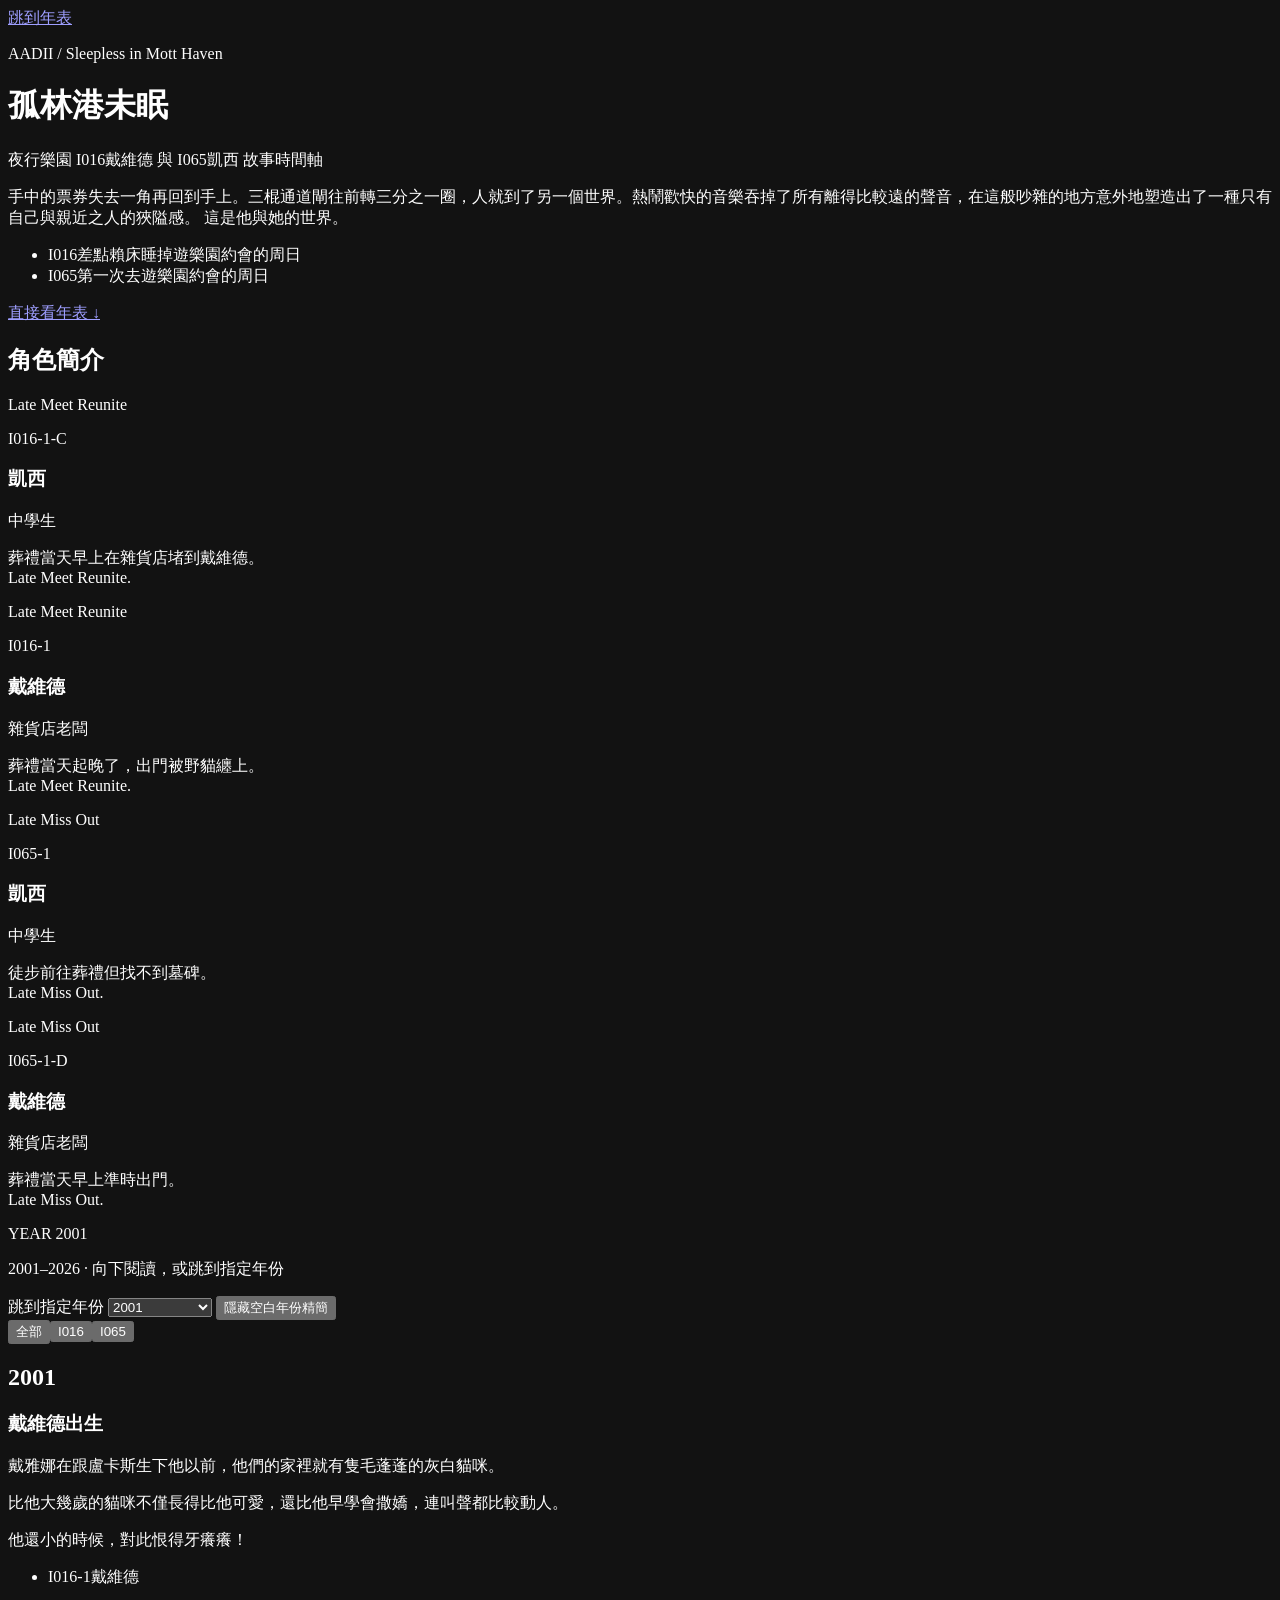
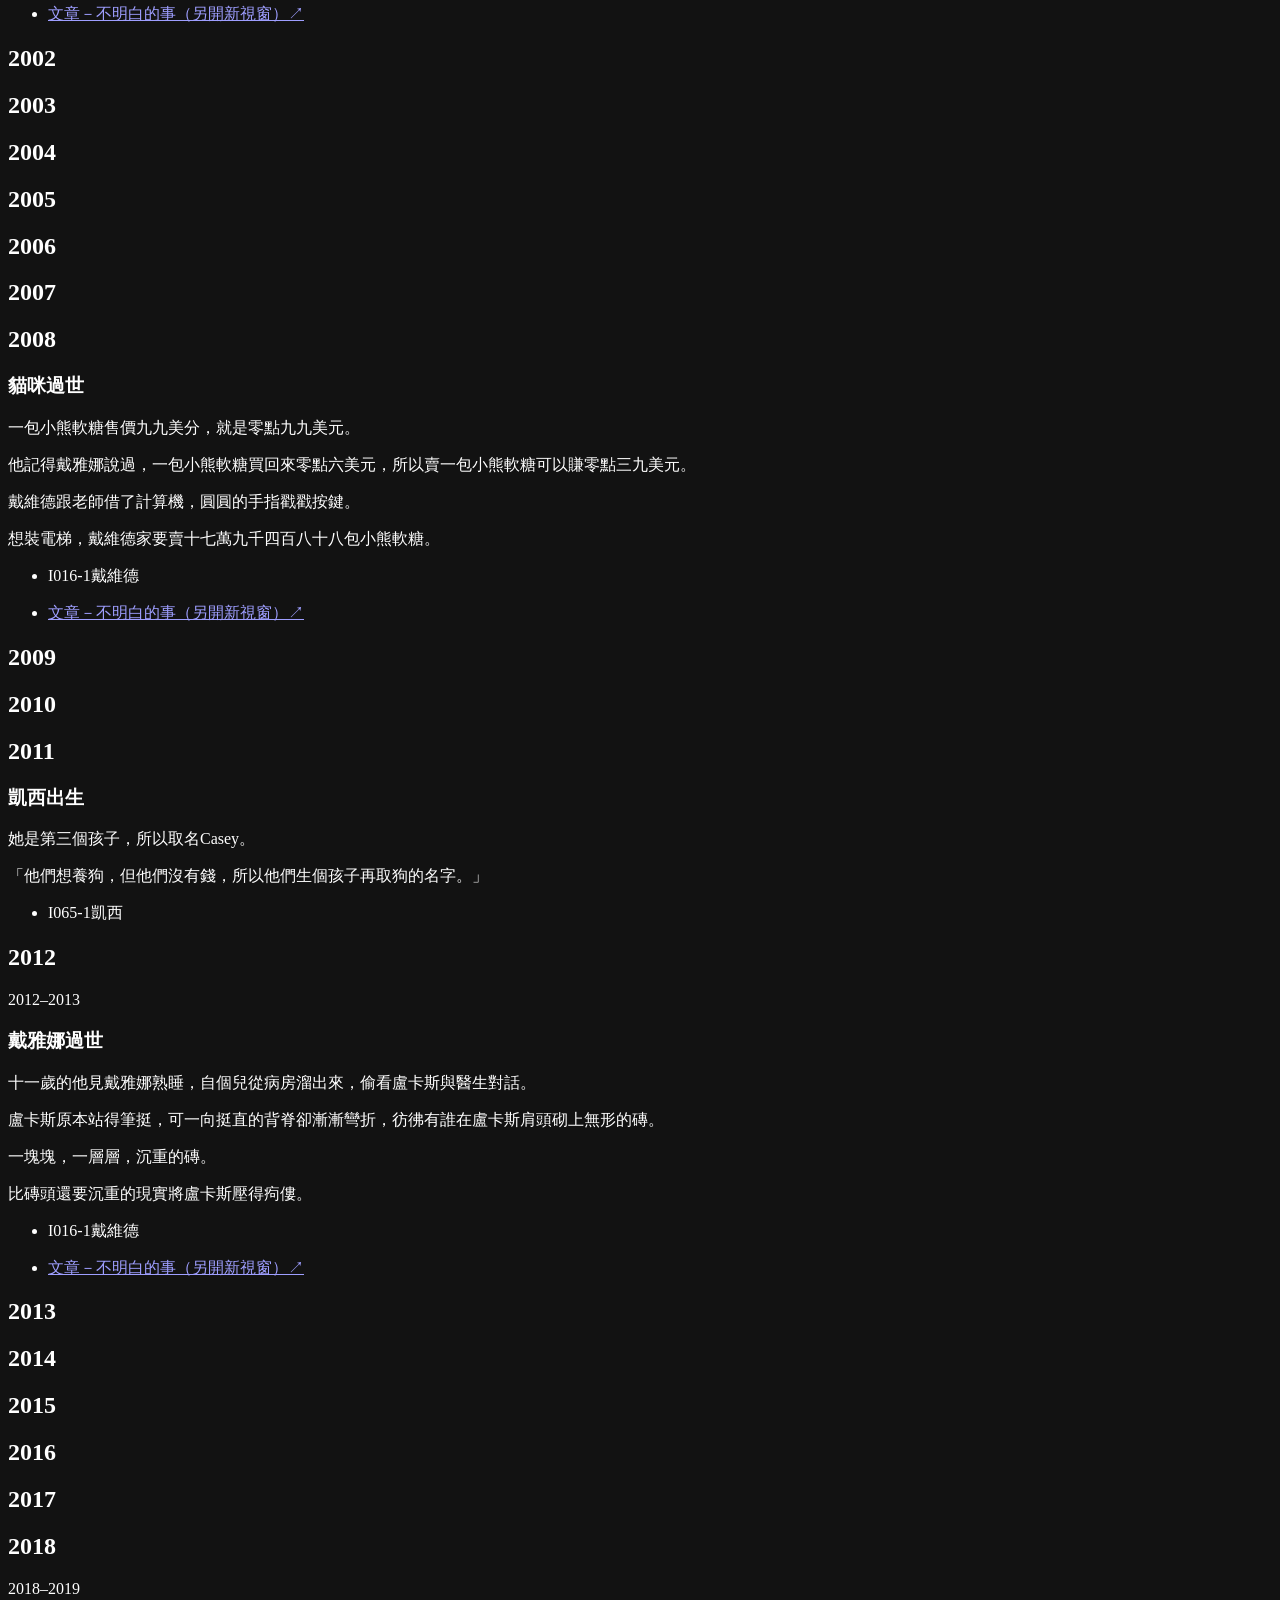
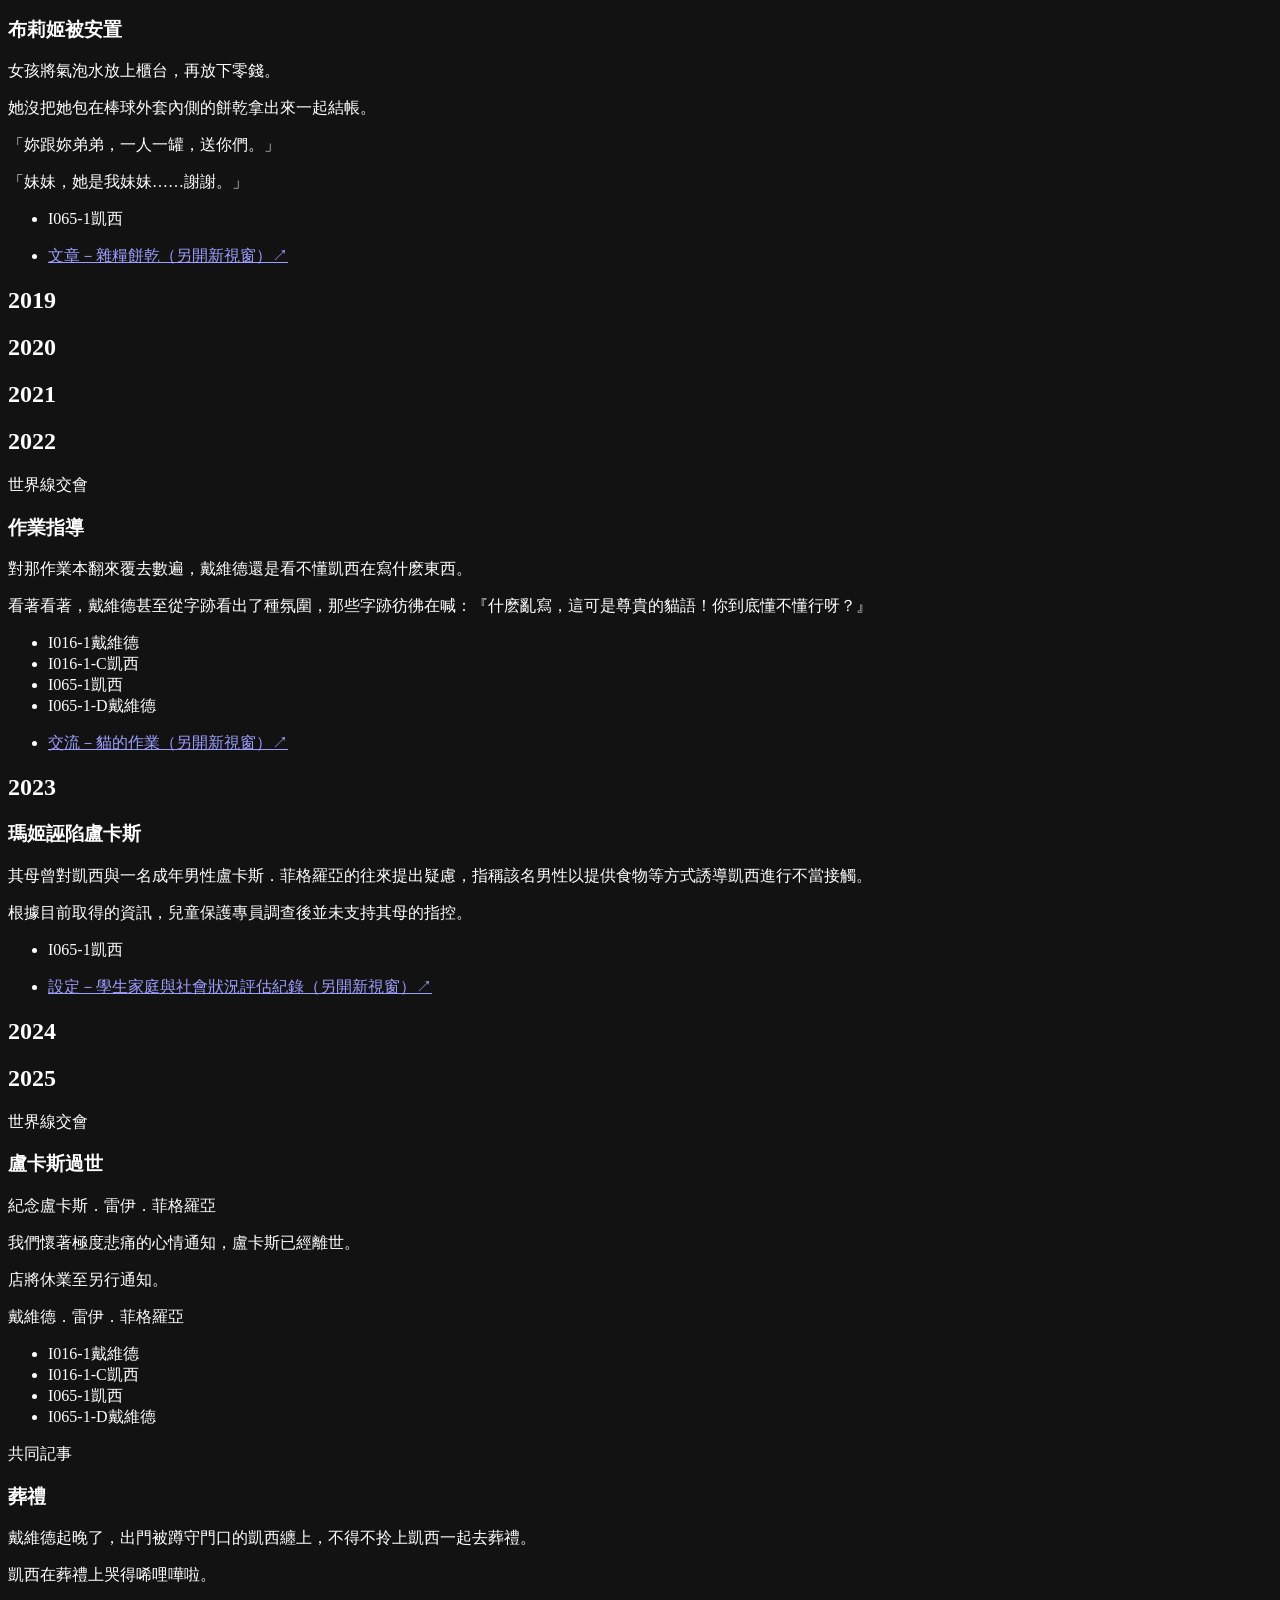
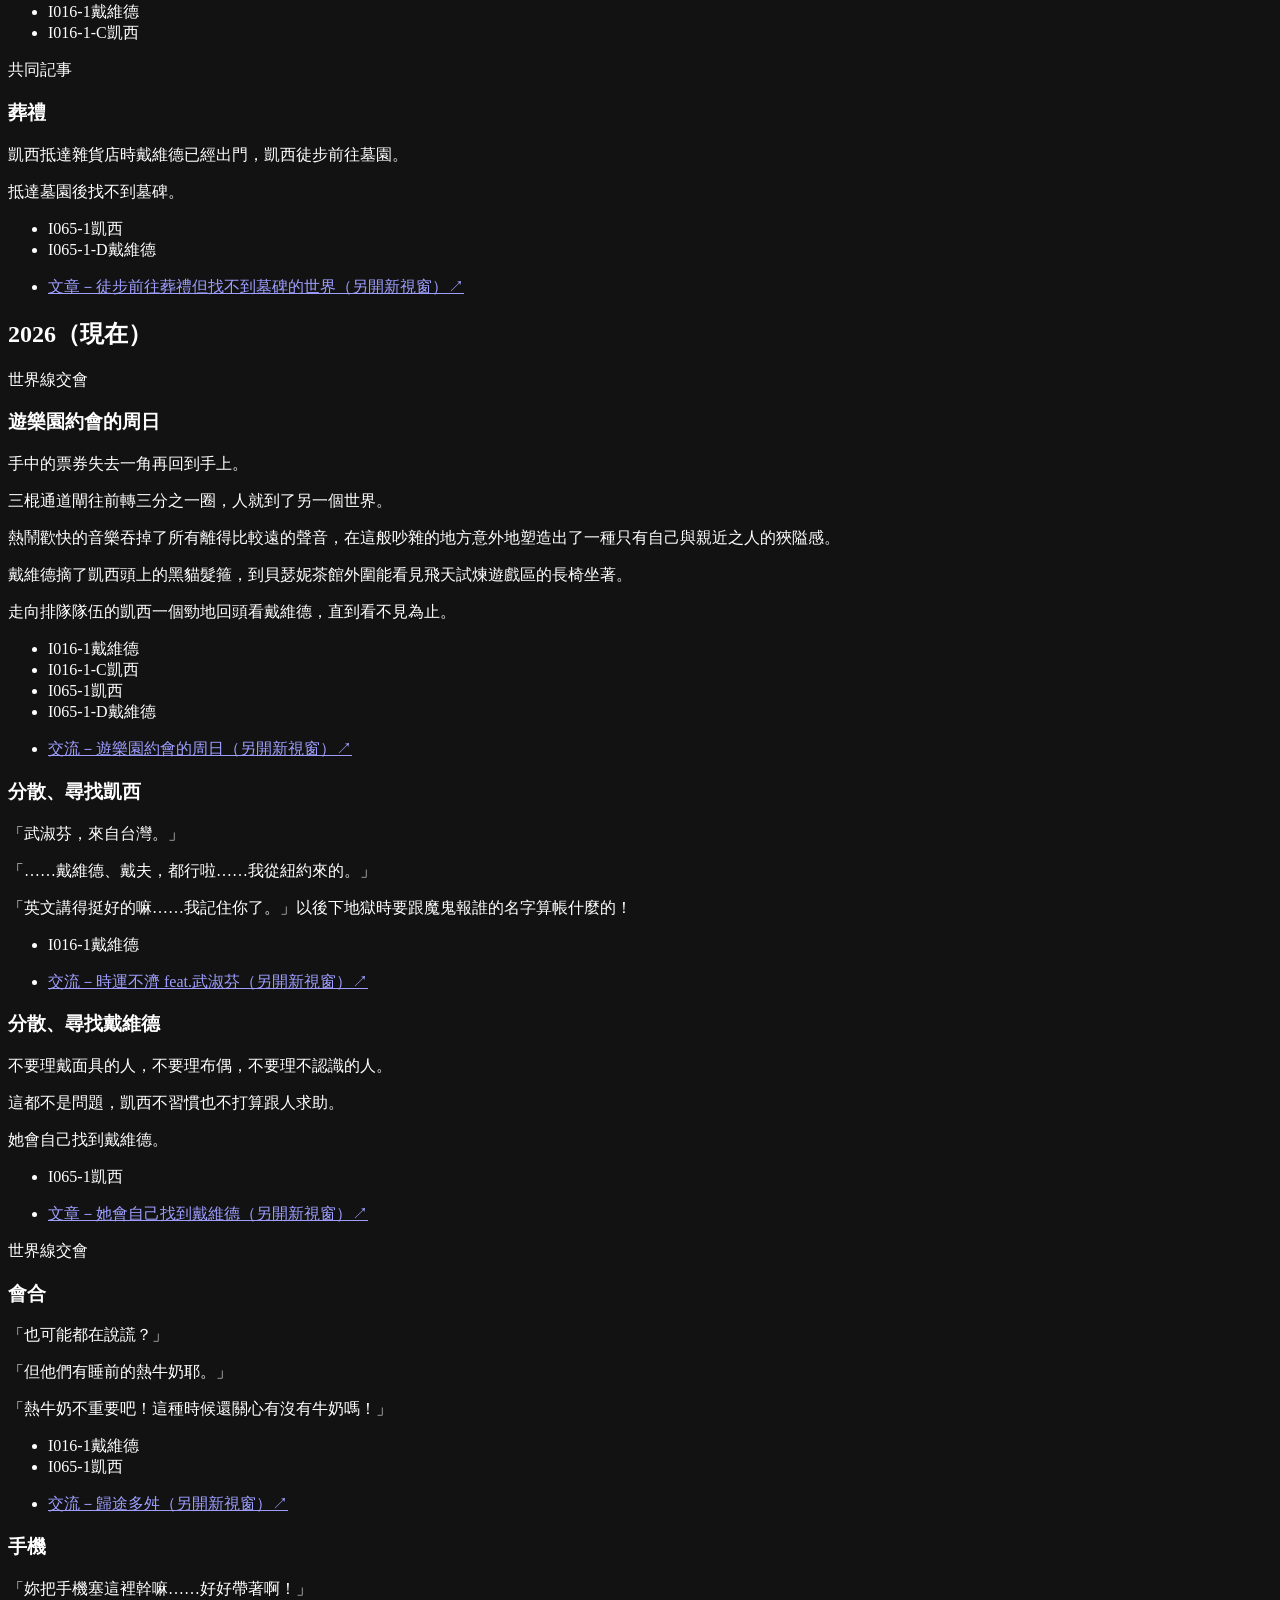
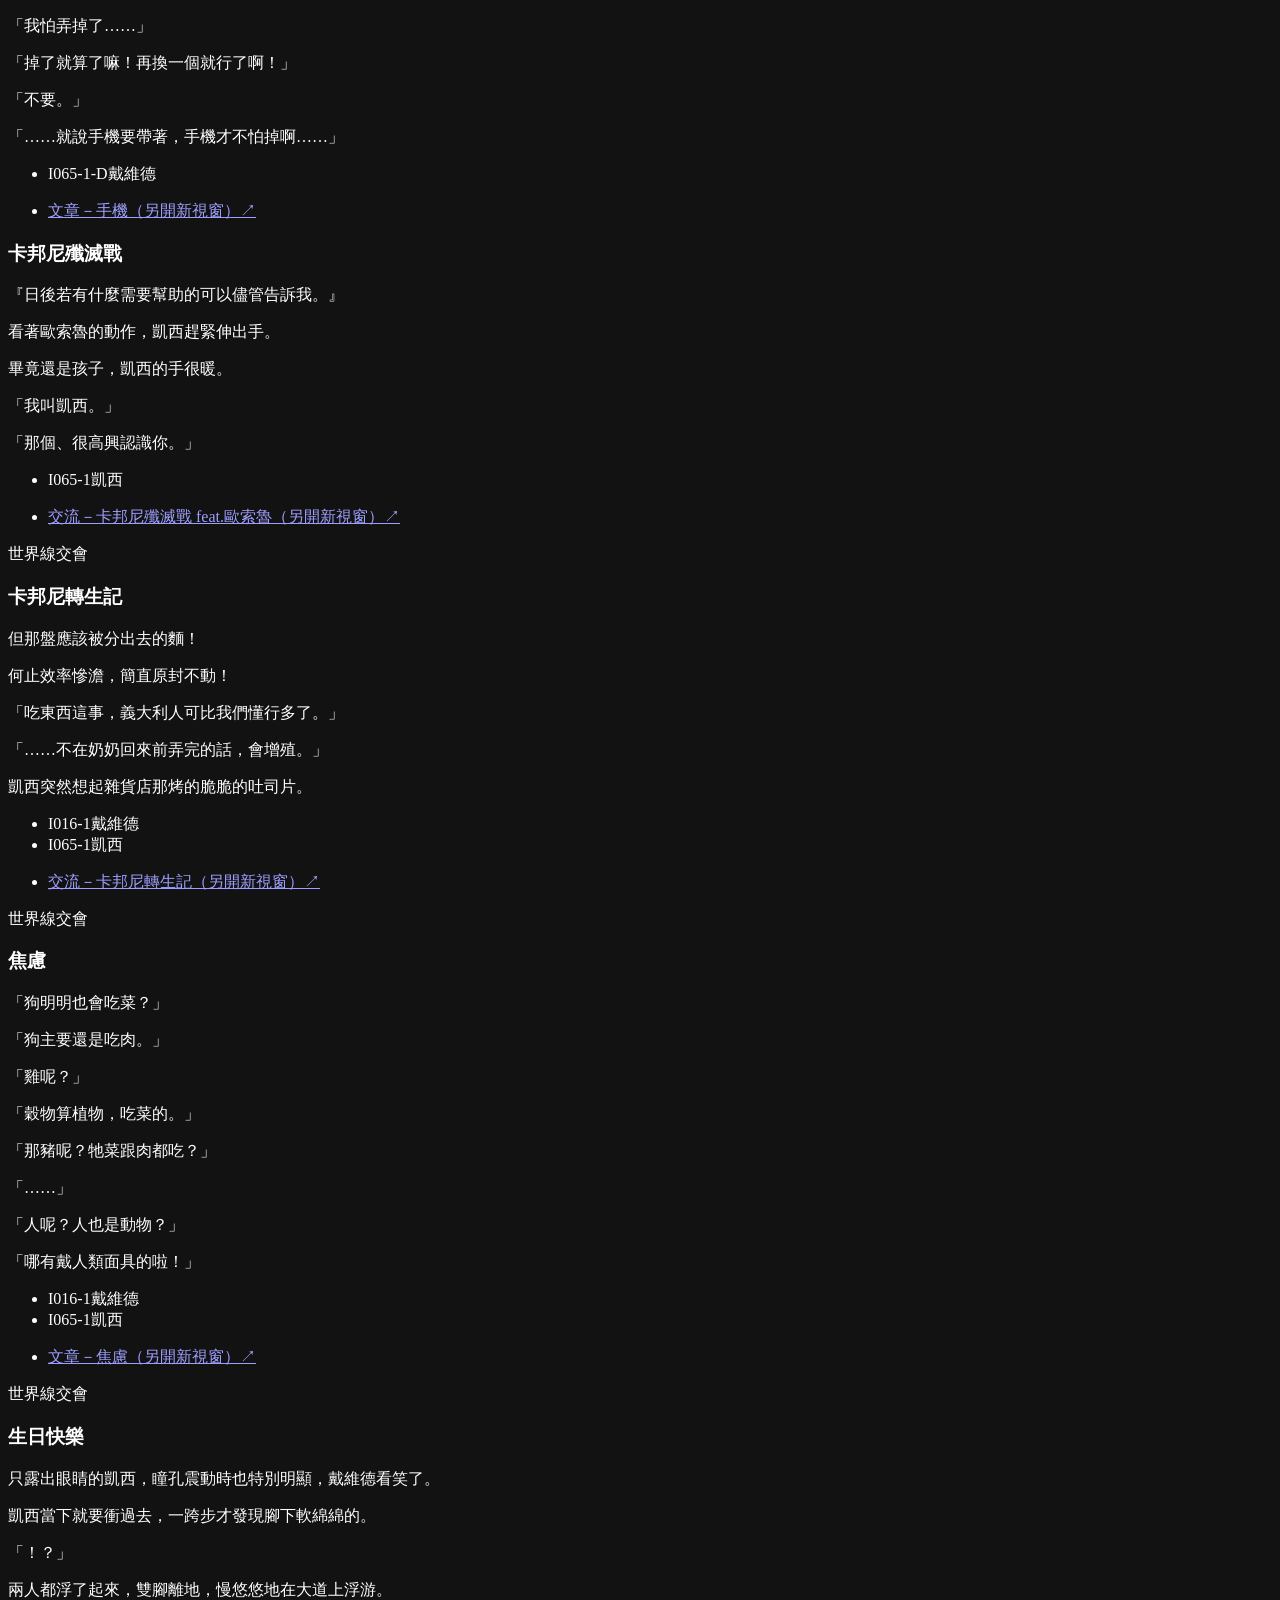
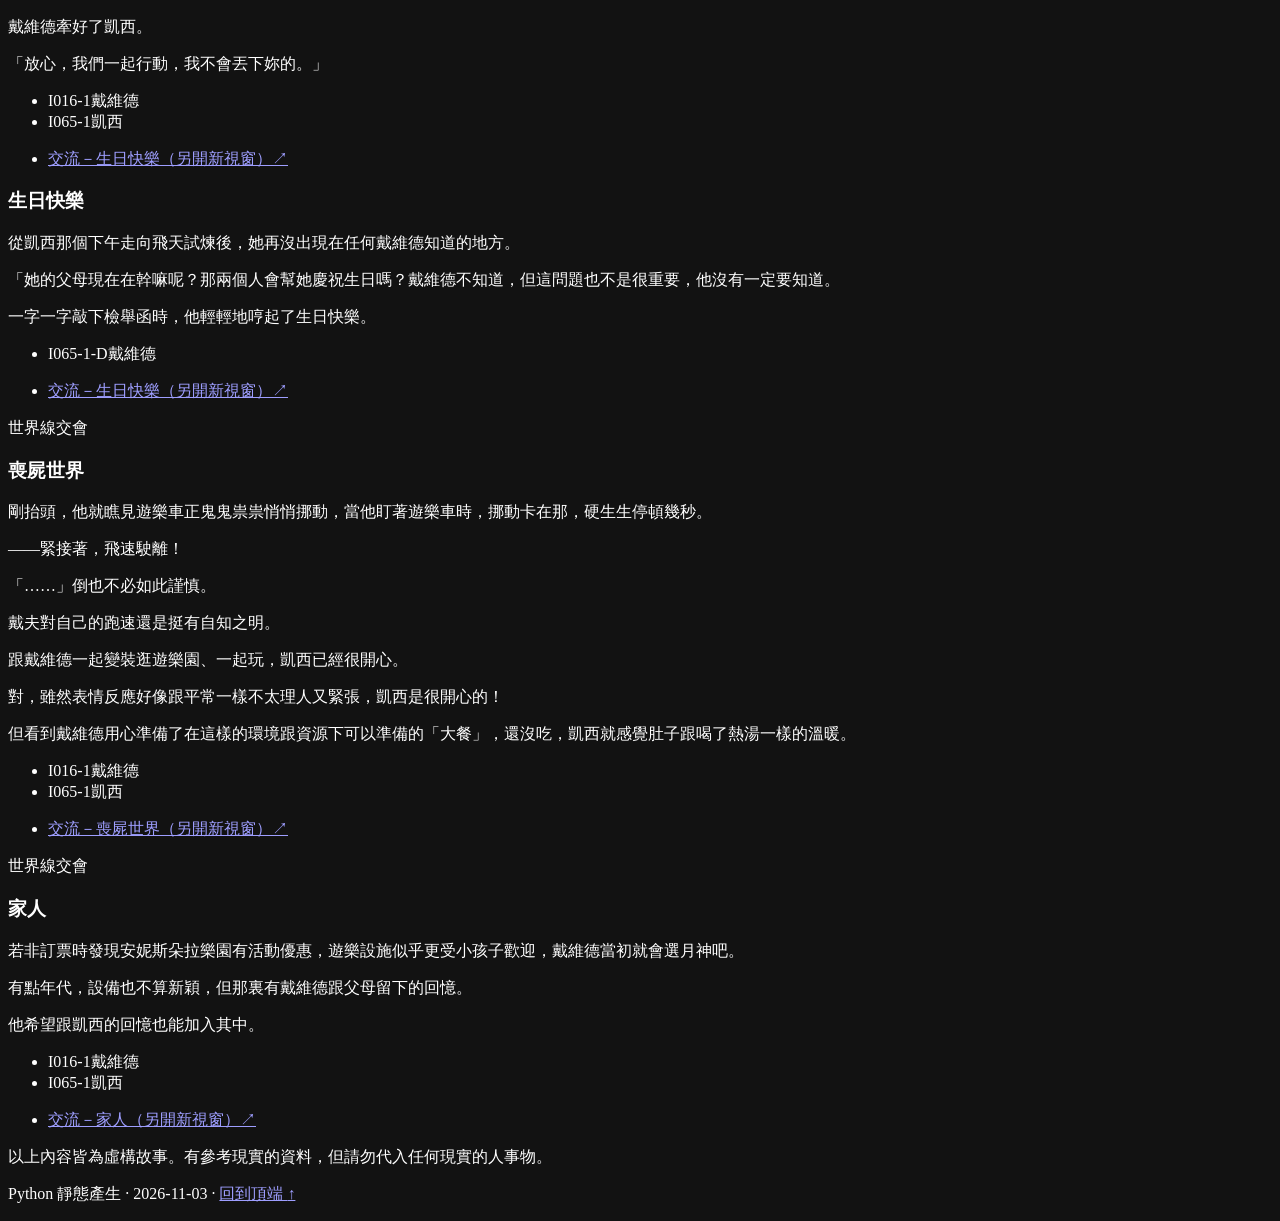
==== docs/index.html @ 19258907 "Add files via upload" ====
<!doctype html>
<html lang="zh-Hant">
<head>
  <meta charset="utf-8">
  <meta name="viewport" content="width=device-width, initial-scale=1">
  <title>孤林港未眠｜夜行樂園 I016戴維德 與 I065凱西 故事時間軸</title>
  <meta name="description" content="夜行樂園 I016 與 I065 企劃故事時間表。">
  <meta name="color-scheme" content="dark">
  <meta name="theme-color" content="#0d0f0c">
  <meta property="og:type" content="website">
  <meta property="og:title" content="孤林港未眠">
  <meta property="og:description" content="夜行樂園 I016 與 I065 企劃故事時間表。">
  <meta name="generator" content="build.py">
  <link rel="icon" href="data:image/svg+xml,%3Csvg xmlns='http://www.w3.org/2000/svg' viewBox='0 0 32 32'%3E%3Crect width='32' height='32' rx='9' fill='%230d0f0c'/%3E%3Ccircle cx='16' cy='16' r='8' fill='none' stroke='%2389a878' stroke-width='1.6'/%3E%3Cpath d='M16 8a8 8 0 0 1 0 16' fill='none' stroke='%23c9aa68' stroke-width='1.6'/%3E%3C/svg%3E">
  <link rel="stylesheet" href="assets/style.css">
</head>
<body id="top">
  <!-- 本檔由 build.py 自動產生。請編輯 data/story.json 與 site/ 下的來源檔。 -->
  <a class="skip-link" href="#timeline">跳到年表</a>
  <header class="hero wrap">
  <p class="eyebrow">AADII / Sleepless in Mott Haven</p>
  <h1 class="hero__title">孤林港未眠</h1>
  <p class="hero__subtitle">夜行樂園 I016戴維德 與 I065凱西 故事時間軸</p>
  <p class="hero__lede">手中的票券失去一角再回到手上。三棍通道閘往前轉三分之一圈，人就到了另一個世界。熱鬧歡快的音樂吞掉了所有離得比較遠的聲音，在這般吵雜的地方意外地塑造出了一種只有自己與親近之人的狹隘感。

這是他與她的世界。</p>
  <ul class="worlds" aria-label="世界線圖例">
    <li class="world tone--moss"><span class="world__swatch" aria-hidden="true"></span><span class="world__id">I016</span><span class="world__note">差點賴床睡掉遊樂園約會的周日</span></li><li class="world tone--amber"><span class="world__swatch" aria-hidden="true"></span><span class="world__id">I065</span><span class="world__note">第一次去遊樂園約會的周日</span></li>
  </ul>
  <p class="hero__jump"><a href="#timeline">直接看年表 <span aria-hidden="true">↓</span></a></p>
</header>
  <section class="cast wrap" style="--slots:2" aria-labelledby="cast-heading">
  <h2 class="sr-only" id="cast-heading">角色簡介</h2>
  <article class="char-card char-card--left tone--moss" style="--col-start:1;--col-end:2">
        <span class="char-card__watermark" aria-hidden="true">Late Meet Reunite</span>
        <p class="char-card__code">I016-1-C</p>
        <h3 class="char-card__name">凱西</h3>
        <p class="char-card__role">中學生</p>
        <p class="char-card__summary">葬禮當天早上在雜貨店堵到戴維德。<br>Late Meet Reunite.</p>
      </article><article class="char-card char-card--left tone--moss" style="--col-start:2;--col-end:3">
        <span class="char-card__watermark" aria-hidden="true">Late Meet Reunite</span>
        <p class="char-card__code">I016-1</p>
        <h3 class="char-card__name">戴維德</h3>
        <p class="char-card__role">雜貨店老闆</p>
        <p class="char-card__summary">葬禮當天起晚了，出門被野貓纏上。<br>Late Meet Reunite.</p>
      </article><article class="char-card char-card--right tone--amber" style="--col-start:4;--col-end:5">
        <span class="char-card__watermark" aria-hidden="true">Late Miss Out</span>
        <p class="char-card__code">I065-1</p>
        <h3 class="char-card__name">凱西</h3>
        <p class="char-card__role">中學生</p>
        <p class="char-card__summary">徒步前往葬禮但找不到墓碑。<br>Late Miss Out.</p>
      </article><article class="char-card char-card--right tone--amber" style="--col-start:5;--col-end:6">
        <span class="char-card__watermark" aria-hidden="true">Late Miss Out</span>
        <p class="char-card__code">I065-1-D</p>
        <h3 class="char-card__name">戴維德</h3>
        <p class="char-card__role">雜貨店老闆</p>
        <p class="char-card__summary">葬禮當天早上準時出門。<br>Late Miss Out.</p>
      </article>
  <div class="cast__axis" aria-hidden="true"></div>
</section>
  <div class="topbar">
  <div class="topbar__inner wrap">
    <div class="year-readout">
      <span class="year-readout__label">YEAR</span>
      <span class="year-readout__value" id="current-year">2001</span>
    </div>
    <p class="topbar__hint">2001–2026 · 向下閱讀，或跳到指定年份</p>
    <div class="controls">
      <label class="jump">
        <span class="sr-only">跳到指定年份</span>
        <select id="year-jump">
          <option value="2001">2001</option><option value="2002">2002</option><option value="2003">2003</option><option value="2004">2004</option><option value="2005">2005</option><option value="2006">2006</option><option value="2007">2007</option><option value="2008">2008</option><option value="2009">2009</option><option value="2010">2010</option><option value="2011">2011</option><option value="2012">2012</option><option value="2013">2013</option><option value="2014">2014</option><option value="2015">2015</option><option value="2016">2016</option><option value="2017">2017</option><option value="2018">2018</option><option value="2019">2019</option><option value="2020">2020</option><option value="2021">2021</option><option value="2022">2022</option><option value="2023">2023</option><option value="2024">2024</option><option value="2025">2025</option><option value="2026">2026（現在）</option>
        </select>
      </label>
      <button type="button" class="btn" id="compact-toggle" aria-controls="timeline" aria-pressed="false"><span class="when-wide">隱藏空白年份</span><span class="when-narrow">精簡</span></button>
      <div class="focus-group" role="group" aria-label="聚焦世界線">
        <button type="button" class="btn" data-focus-side="all" aria-pressed="true">全部</button><button type="button" class="btn" data-focus-side="left" aria-pressed="false" title="世界線 I016｜差點賴床睡掉遊樂園約會的周日">I016</button><button type="button" class="btn" data-focus-side="right" aria-pressed="false" title="世界線 I065｜第一次去遊樂園約會的周日">I065</button>
      </div>
    </div>
  </div>
</div>
  <main class="timeline-wrap wrap">
    <div class="timeline" id="timeline" role="region" style="--slots:2" data-start-year="2001" data-end-year="2026" aria-label="2001 年至 2026 年角色年表">
  <div class="band band--content" id="year-2001" data-year="2001">
    <h2 class="band__year" id="year-label-2001"><span class="band__year-value">2001</span></h2>
    <article class="entry entry--left tone--moss" id="evt-2001-i016-birth" data-year="2001" data-side="left" data-worlds="I016" aria-labelledby="evt-2001-i016-birth-title" style="--row:2;--m-row:2;--col-start:2;--col-end:3">
        <h3 class="entry__title" id="evt-2001-i016-birth-title">戴維德出生</h3>
        <div class="entry__body">
          <p>戴雅娜在跟盧卡斯生下他以前，他們的家裡就有隻毛蓬蓬的灰白貓咪。</p>
          <p>比他大幾歲的貓咪不僅長得比他可愛，還比他早學會撒嬌，連叫聲都比較動人。</p>
          <p>他還小的時候，對此恨得牙癢癢！</p>
        </div>
        <ul class="entry__cast" aria-label="登場角色"><li class="chip tone--moss"><span class="chip__dot" aria-hidden="true"></span><span class="chip__code">I016-1</span><span class="chip__name">戴維德</span></li></ul>
        <ul class="entry__links" aria-label="相關連結"><li><a href="https://www.plurk.com/p/3jajm3cpqb" target="_blank" rel="noopener noreferrer">文章－不明白的事<span class="sr-only">（另開新視窗）</span><span class="link-arrow" aria-hidden="true">↗</span></a></li></ul>
      </article>
  </div>
  <div class="band band--empty" id="year-2002" data-year="2002">
    <h2 class="band__year" id="year-label-2002"><span class="band__year-value">2002</span></h2>
    
  </div>
  <div class="band band--empty" id="year-2003" data-year="2003">
    <h2 class="band__year" id="year-label-2003"><span class="band__year-value">2003</span></h2>
    
  </div>
  <div class="band band--empty" id="year-2004" data-year="2004">
    <h2 class="band__year" id="year-label-2004"><span class="band__year-value">2004</span></h2>
    
  </div>
  <div class="band band--empty" id="year-2005" data-year="2005">
    <h2 class="band__year" id="year-label-2005"><span class="band__year-value">2005</span></h2>
    
  </div>
  <div class="band band--empty" id="year-2006" data-year="2006">
    <h2 class="band__year" id="year-label-2006"><span class="band__year-value">2006</span></h2>
    
  </div>
  <div class="band band--empty" id="year-2007" data-year="2007">
    <h2 class="band__year" id="year-label-2007"><span class="band__year-value">2007</span></h2>
    
  </div>
  <div class="band band--content" id="year-2008" data-year="2008">
    <h2 class="band__year" id="year-label-2008"><span class="band__year-value">2008</span></h2>
    <article class="entry entry--left tone--moss" id="evt-2008-i016-childhood" data-year="2008" data-side="left" data-worlds="I016" aria-labelledby="evt-2008-i016-childhood-title" style="--row:2;--m-row:2;--col-start:2;--col-end:3">
        <h3 class="entry__title" id="evt-2008-i016-childhood-title">貓咪過世</h3>
        <div class="entry__body">
          <p>一包小熊軟糖售價九九美分，就是零點九九美元。</p>
          <p>他記得戴雅娜說過，一包小熊軟糖買回來零點六美元，所以賣一包小熊軟糖可以賺零點三九美元。</p>
          <p>戴維德跟老師借了計算機，圓圓的手指戳戳按鍵。</p>
          <p>想裝電梯，戴維德家要賣十七萬九千四百八十八包小熊軟糖。</p>
        </div>
        <ul class="entry__cast" aria-label="登場角色"><li class="chip tone--moss"><span class="chip__dot" aria-hidden="true"></span><span class="chip__code">I016-1</span><span class="chip__name">戴維德</span></li></ul>
        <ul class="entry__links" aria-label="相關連結"><li><a href="https://www.plurk.com/p/3jajm3cpqb" target="_blank" rel="noopener noreferrer">文章－不明白的事<span class="sr-only">（另開新視窗）</span><span class="link-arrow" aria-hidden="true">↗</span></a></li></ul>
      </article>
  </div>
  <div class="band band--empty" id="year-2009" data-year="2009">
    <h2 class="band__year" id="year-label-2009"><span class="band__year-value">2009</span></h2>
    
  </div>
  <div class="band band--empty" id="year-2010" data-year="2010">
    <h2 class="band__year" id="year-label-2010"><span class="band__year-value">2010</span></h2>
    
  </div>
  <div class="band band--content" id="year-2011" data-year="2011">
    <h2 class="band__year" id="year-label-2011"><span class="band__year-value">2011</span></h2>
    <article class="entry entry--right tone--amber" id="evt-2011-i065-birth" data-year="2011" data-side="right" data-worlds="I065" aria-labelledby="evt-2011-i065-birth-title" style="--row:2;--m-row:2;--col-start:4;--col-end:5">
        <h3 class="entry__title" id="evt-2011-i065-birth-title">凱西出生</h3>
        <div class="entry__body">
          <p>她是第三個孩子，所以取名Casey。</p>
          <p>「他們想養狗，但他們沒有錢，所以他們生個孩子再取狗的名字。」</p>
        </div>
        <ul class="entry__cast" aria-label="登場角色"><li class="chip tone--amber"><span class="chip__dot" aria-hidden="true"></span><span class="chip__code">I065-1</span><span class="chip__name">凱西</span></li></ul>
      </article>
  </div>
  <div class="band band--content" id="year-2012" data-year="2012">
    <h2 class="band__year" id="year-label-2012"><span class="band__year-value">2012</span></h2>
    <article class="entry entry--left tone--moss" id="evt-2012-i016-childhood" data-year="2012" data-side="left" data-worlds="I016" aria-labelledby="evt-2012-i016-childhood-title" style="--row:2;--m-row:2;--col-start:2;--col-end:3">
        <div class="entry__meta"><span class="entry__range">2012–2013</span></div>
        <h3 class="entry__title" id="evt-2012-i016-childhood-title">戴雅娜過世</h3>
        <div class="entry__body">
          <p>十一歲的他見戴雅娜熟睡，自個兒從病房溜出來，偷看盧卡斯與醫生對話。</p>
          <p>盧卡斯原本站得筆挺，可一向挺直的背脊卻漸漸彎折，彷彿有誰在盧卡斯肩頭砌上無形的磚。</p>
          <p>一塊塊，一層層，沉重的磚。</p>
          <p>比磚頭還要沉重的現實將盧卡斯壓得痀僂。</p>
        </div>
        <ul class="entry__cast" aria-label="登場角色"><li class="chip tone--moss"><span class="chip__dot" aria-hidden="true"></span><span class="chip__code">I016-1</span><span class="chip__name">戴維德</span></li></ul>
        <ul class="entry__links" aria-label="相關連結"><li><a href="https://www.plurk.com/p/3jajm3cpqb" target="_blank" rel="noopener noreferrer">文章－不明白的事<span class="sr-only">（另開新視窗）</span><span class="link-arrow" aria-hidden="true">↗</span></a></li></ul>
      </article>
  </div>
  <div class="band band--empty" id="year-2013" data-year="2013">
    <h2 class="band__year" id="year-label-2013"><span class="band__year-value">2013</span></h2>
    
  </div>
  <div class="band band--empty" id="year-2014" data-year="2014">
    <h2 class="band__year" id="year-label-2014"><span class="band__year-value">2014</span></h2>
    
  </div>
  <div class="band band--empty" id="year-2015" data-year="2015">
    <h2 class="band__year" id="year-label-2015"><span class="band__year-value">2015</span></h2>
    
  </div>
  <div class="band band--empty" id="year-2016" data-year="2016">
    <h2 class="band__year" id="year-label-2016"><span class="band__year-value">2016</span></h2>
    
  </div>
  <div class="band band--empty" id="year-2017" data-year="2017">
    <h2 class="band__year" id="year-label-2017"><span class="band__year-value">2017</span></h2>
    
  </div>
  <div class="band band--content" id="year-2018" data-year="2018">
    <h2 class="band__year" id="year-label-2018"><span class="band__year-value">2018</span></h2>
    <article class="entry entry--right tone--amber" id="evt-2018-i065-childhood" data-year="2018" data-side="right" data-worlds="I065" aria-labelledby="evt-2018-i065-childhood-title" style="--row:2;--m-row:2;--col-start:4;--col-end:5">
        <div class="entry__meta"><span class="entry__range">2018–2019</span></div>
        <h3 class="entry__title" id="evt-2018-i065-childhood-title">布莉姬被安置</h3>
        <div class="entry__body">
          <p>女孩將氣泡水放上櫃台，再放下零錢。</p>
          <p>她沒把她包在棒球外套內側的餅乾拿出來一起結帳。</p>
          <p>「妳跟妳弟弟，一人一罐，送你們。」</p>
          <p>「妹妹，她是我妹妹……謝謝。」</p>
        </div>
        <ul class="entry__cast" aria-label="登場角色"><li class="chip tone--amber"><span class="chip__dot" aria-hidden="true"></span><span class="chip__code">I065-1</span><span class="chip__name">凱西</span></li></ul>
        <ul class="entry__links" aria-label="相關連結"><li><a href="https://www.plurk.com/p/3ja8339imw" target="_blank" rel="noopener noreferrer">文章－雜糧餅乾<span class="sr-only">（另開新視窗）</span><span class="link-arrow" aria-hidden="true">↗</span></a></li></ul>
      </article>
  </div>
  <div class="band band--empty" id="year-2019" data-year="2019">
    <h2 class="band__year" id="year-label-2019"><span class="band__year-value">2019</span></h2>
    
  </div>
  <div class="band band--empty" id="year-2020" data-year="2020">
    <h2 class="band__year" id="year-label-2020"><span class="band__year-value">2020</span></h2>
    
  </div>
  <div class="band band--empty" id="year-2021" data-year="2021">
    <h2 class="band__year" id="year-label-2021"><span class="band__year-value">2021</span></h2>
    
  </div>
  <div class="band band--content" id="year-2022" data-year="2022">
    <h2 class="band__year" id="year-label-2022"><span class="band__year-value">2022</span></h2>
    <article class="entry entry--bridge tone--shared" id="evt-2022-common-homework" data-year="2022" data-side="bridge" data-worlds="I016 I065" aria-labelledby="evt-2022-common-homework-title" style="--row:2;--m-row:2;--col-start:2;--col-end:5">
        <div class="entry__meta"><span class="entry__badge entry__badge--bridge">世界線交會</span></div>
        <h3 class="entry__title" id="evt-2022-common-homework-title">作業指導</h3>
        <div class="entry__body">
          <p>對那作業本翻來覆去數遍，戴維德還是看不懂凱西在寫什麽東西。</p>
          <p>看著看著，戴維德甚至從字跡看出了種氛圍，那些字跡彷彿在喊：『什麽亂寫，這可是尊貴的貓語！你到底懂不懂行呀？』</p>
        </div>
        <ul class="entry__cast" aria-label="登場角色"><li class="chip tone--moss"><span class="chip__dot" aria-hidden="true"></span><span class="chip__code">I016-1</span><span class="chip__name">戴維德</span></li><li class="chip tone--moss"><span class="chip__dot" aria-hidden="true"></span><span class="chip__code">I016-1-C</span><span class="chip__name">凱西</span></li><li class="chip tone--amber"><span class="chip__dot" aria-hidden="true"></span><span class="chip__code">I065-1</span><span class="chip__name">凱西</span></li><li class="chip tone--amber"><span class="chip__dot" aria-hidden="true"></span><span class="chip__code">I065-1-D</span><span class="chip__name">戴維德</span></li></ul>
        <ul class="entry__links" aria-label="相關連結"><li><a href="https://www.plurk.com/p/3jaedmkcot" target="_blank" rel="noopener noreferrer">交流－貓的作業<span class="sr-only">（另開新視窗）</span><span class="link-arrow" aria-hidden="true">↗</span></a></li></ul>
      </article>
  </div>
  <div class="band band--content" id="year-2023" data-year="2023">
    <h2 class="band__year" id="year-label-2023"><span class="band__year-value">2023</span></h2>
    <article class="entry entry--right tone--amber" id="evt-2023-i065-lie" data-year="2023" data-side="right" data-worlds="I065" aria-labelledby="evt-2023-i065-lie-title" style="--row:2;--m-row:2;--col-start:4;--col-end:5">
        <h3 class="entry__title" id="evt-2023-i065-lie-title">瑪姬誣陷盧卡斯</h3>
        <div class="entry__body">
          <p>其母曾對凱西與一名成年男性盧卡斯．菲格羅亞的往來提出疑慮，指稱該名男性以提供食物等方式誘導凱西進行不當接觸。</p>
          <p>根據目前取得的資訊，兒童保護專員調查後並未支持其母的指控。</p>
        </div>
        <ul class="entry__cast" aria-label="登場角色"><li class="chip tone--amber"><span class="chip__dot" aria-hidden="true"></span><span class="chip__code">I065-1</span><span class="chip__name">凱西</span></li></ul>
        <ul class="entry__links" aria-label="相關連結"><li><a href="https://www.plurk.com/p/3jarupmk18" target="_blank" rel="noopener noreferrer">設定－學生家庭與社會狀況評估紀錄<span class="sr-only">（另開新視窗）</span><span class="link-arrow" aria-hidden="true">↗</span></a></li></ul>
      </article>
  </div>
  <div class="band band--empty" id="year-2024" data-year="2024">
    <h2 class="band__year" id="year-label-2024"><span class="band__year-value">2024</span></h2>
    
  </div>
  <div class="band band--content" id="year-2025" data-year="2025">
    <h2 class="band__year" id="year-label-2025"><span class="band__year-value">2025</span></h2>
    <article class="entry entry--bridge tone--shared" id="evt-2025-common-lucas" data-year="2025" data-side="bridge" data-worlds="I016 I065" aria-labelledby="evt-2025-common-lucas-title" style="--row:2;--m-row:2;--col-start:2;--col-end:5">
        <div class="entry__meta"><span class="entry__badge entry__badge--bridge">世界線交會</span></div>
        <h3 class="entry__title" id="evt-2025-common-lucas-title">盧卡斯過世</h3>
        <div class="entry__body">
          <p>紀念盧卡斯．雷伊．菲格羅亞</p>
          <p>我們懷著極度悲痛的心情通知，盧卡斯已經離世。</p>
          <p>店將休業至另行通知。</p>
          <p>戴維德．雷伊．菲格羅亞</p>
        </div>
        <ul class="entry__cast" aria-label="登場角色"><li class="chip tone--moss"><span class="chip__dot" aria-hidden="true"></span><span class="chip__code">I016-1</span><span class="chip__name">戴維德</span></li><li class="chip tone--moss"><span class="chip__dot" aria-hidden="true"></span><span class="chip__code">I016-1-C</span><span class="chip__name">凱西</span></li><li class="chip tone--amber"><span class="chip__dot" aria-hidden="true"></span><span class="chip__code">I065-1</span><span class="chip__name">凱西</span></li><li class="chip tone--amber"><span class="chip__dot" aria-hidden="true"></span><span class="chip__code">I065-1-D</span><span class="chip__name">戴維德</span></li></ul>
      </article>
    <article class="entry entry--left entry--merged tone--moss" id="evt-2025-i016-funeral" data-year="2025" data-side="left" data-worlds="I016" aria-labelledby="evt-2025-i016-funeral-title" style="--row:3;--m-row:3;--col-start:1;--col-end:3">
        <div class="entry__meta"><span class="entry__badge">共同記事</span></div>
        <h3 class="entry__title" id="evt-2025-i016-funeral-title">葬禮</h3>
        <div class="entry__body">
          <p>戴維德起晚了，出門被蹲守門口的凱西纏上，不得不拎上凱西一起去葬禮。</p>
          <p>凱西在葬禮上哭得唏哩嘩啦。</p>
        </div>
        <ul class="entry__cast" aria-label="登場角色"><li class="chip tone--moss"><span class="chip__dot" aria-hidden="true"></span><span class="chip__code">I016-1</span><span class="chip__name">戴維德</span></li><li class="chip tone--moss"><span class="chip__dot" aria-hidden="true"></span><span class="chip__code">I016-1-C</span><span class="chip__name">凱西</span></li></ul>
      </article>
    <article class="entry entry--right entry--merged tone--amber" id="evt-2025-i065-funeral" data-year="2025" data-side="right" data-worlds="I065" aria-labelledby="evt-2025-i065-funeral-title" style="--row:3;--m-row:4;--col-start:4;--col-end:6">
        <div class="entry__meta"><span class="entry__badge">共同記事</span></div>
        <h3 class="entry__title" id="evt-2025-i065-funeral-title">葬禮</h3>
        <div class="entry__body">
          <p>凱西抵達雜貨店時戴維德已經出門，凱西徒步前往墓園。</p>
          <p>抵達墓園後找不到墓碑。</p>
        </div>
        <ul class="entry__cast" aria-label="登場角色"><li class="chip tone--amber"><span class="chip__dot" aria-hidden="true"></span><span class="chip__code">I065-1</span><span class="chip__name">凱西</span></li><li class="chip tone--amber"><span class="chip__dot" aria-hidden="true"></span><span class="chip__code">I065-1-D</span><span class="chip__name">戴維德</span></li></ul>
        <ul class="entry__links" aria-label="相關連結"><li><a href="https://www.plurk.com/p/3jaeza2rvw" target="_blank" rel="noopener noreferrer">文章－徒步前往葬禮但找不到墓碑的世界<span class="sr-only">（另開新視窗）</span><span class="link-arrow" aria-hidden="true">↗</span></a></li></ul>
      </article>
  </div>
  <div class="band band--content band--now" id="year-2026" data-year="2026">
    <h2 class="band__year" id="year-label-2026"><span class="band__year-value">2026</span><span class="sr-only">（現在）</span></h2>
    <article class="entry entry--bridge tone--shared" id="evt-2026-common-into" data-year="2026" data-side="bridge" data-worlds="I016 I065" aria-labelledby="evt-2026-common-into-title" style="--row:2;--m-row:2;--col-start:2;--col-end:5">
        <div class="entry__meta"><span class="entry__badge entry__badge--bridge">世界線交會</span></div>
        <h3 class="entry__title" id="evt-2026-common-into-title">遊樂園約會的周日</h3>
        <div class="entry__body">
          <p>手中的票券失去一角再回到手上。</p>
          <p>三棍通道閘往前轉三分之一圈，人就到了另一個世界。</p>
          <p>熱鬧歡快的音樂吞掉了所有離得比較遠的聲音，在這般吵雜的地方意外地塑造出了一種只有自己與親近之人的狹隘感。</p>
          <p>戴維德摘了凱西頭上的黑貓髮箍，到貝瑟妮茶館外圍能看見飛天試煉遊戲區的長椅坐著。</p>
          <p>走向排隊隊伍的凱西一個勁地回頭看戴維德，直到看不見為止。</p>
        </div>
        <ul class="entry__cast" aria-label="登場角色"><li class="chip tone--moss"><span class="chip__dot" aria-hidden="true"></span><span class="chip__code">I016-1</span><span class="chip__name">戴維德</span></li><li class="chip tone--moss"><span class="chip__dot" aria-hidden="true"></span><span class="chip__code">I016-1-C</span><span class="chip__name">凱西</span></li><li class="chip tone--amber"><span class="chip__dot" aria-hidden="true"></span><span class="chip__code">I065-1</span><span class="chip__name">凱西</span></li><li class="chip tone--amber"><span class="chip__dot" aria-hidden="true"></span><span class="chip__code">I065-1-D</span><span class="chip__name">戴維德</span></li></ul>
        <ul class="entry__links" aria-label="相關連結"><li><a href="https://www.plurk.com/p/3jb2laqnlv" target="_blank" rel="noopener noreferrer">交流－遊樂園約會的周日<span class="sr-only">（另開新視窗）</span><span class="link-arrow" aria-hidden="true">↗</span></a></li></ul>
      </article>
    <article class="entry entry--left tone--moss" id="evt-2026-i016-unlucky" data-year="2026" data-side="left" data-worlds="I016" aria-labelledby="evt-2026-i016-unlucky-title" style="--row:3;--m-row:3;--col-start:2;--col-end:3">
        <h3 class="entry__title" id="evt-2026-i016-unlucky-title">分散、尋找凱西</h3>
        <div class="entry__body">
          <p>「武淑芬，來自台灣。」</p>
          <p>「……戴維德、戴夫，都行啦……我從紐約來的。」</p>
          <p>「英文講得挺好的嘛……我記住你了。」以後下地獄時要跟魔鬼報誰的名字算帳什麼的！</p>
        </div>
        <ul class="entry__cast" aria-label="登場角色"><li class="chip tone--moss"><span class="chip__dot" aria-hidden="true"></span><span class="chip__code">I016-1</span><span class="chip__name">戴維德</span></li></ul>
        <ul class="entry__links" aria-label="相關連結"><li><a href="https://www.plurk.com/p/3jbcafb2ki" target="_blank" rel="noopener noreferrer">交流－時運不濟 feat.武淑芬<span class="sr-only">（另開新視窗）</span><span class="link-arrow" aria-hidden="true">↗</span></a></li></ul>
      </article>
    <article class="entry entry--right tone--amber" id="evt-2026-i065-searching" data-year="2026" data-side="right" data-worlds="I065" aria-labelledby="evt-2026-i065-searching-title" style="--row:3;--m-row:4;--col-start:4;--col-end:5">
        <h3 class="entry__title" id="evt-2026-i065-searching-title">分散、尋找戴維德</h3>
        <div class="entry__body">
          <p>不要理戴面具的人，不要理布偶，不要理不認識的人。</p>
          <p>這都不是問題，凱西不習慣也不打算跟人求助。</p>
          <p>她會自己找到戴維德。</p>
        </div>
        <ul class="entry__cast" aria-label="登場角色"><li class="chip tone--amber"><span class="chip__dot" aria-hidden="true"></span><span class="chip__code">I065-1</span><span class="chip__name">凱西</span></li></ul>
        <ul class="entry__links" aria-label="相關連結"><li><a href="https://www.plurk.com/p/3jb4olgjd1" target="_blank" rel="noopener noreferrer">文章－她會自己找到戴維德<span class="sr-only">（另開新視窗）</span><span class="link-arrow" aria-hidden="true">↗</span></a></li></ul>
      </article>
    <article class="entry entry--bridge tone--shared" id="evt-2026-common-meet" data-year="2026" data-side="bridge" data-worlds="I016 I065" aria-labelledby="evt-2026-common-meet-title" style="--row:4;--m-row:5;--col-start:2;--col-end:5">
        <div class="entry__meta"><span class="entry__badge entry__badge--bridge">世界線交會</span></div>
        <h3 class="entry__title" id="evt-2026-common-meet-title">會合</h3>
        <div class="entry__body">
          <p>「也可能都在說謊？」</p>
          <p>「但他們有睡前的熱牛奶耶。」</p>
          <p>「熱牛奶不重要吧！這種時候還關心有沒有牛奶嗎！」</p>
        </div>
        <ul class="entry__cast" aria-label="登場角色"><li class="chip tone--moss"><span class="chip__dot" aria-hidden="true"></span><span class="chip__code">I016-1</span><span class="chip__name">戴維德</span></li><li class="chip tone--amber"><span class="chip__dot" aria-hidden="true"></span><span class="chip__code">I065-1</span><span class="chip__name">凱西</span></li></ul>
        <ul class="entry__links" aria-label="相關連結"><li><a href="https://www.plurk.com/p/3jbjqgo3e5" target="_blank" rel="noopener noreferrer">交流－歸途多舛<span class="sr-only">（另開新視窗）</span><span class="link-arrow" aria-hidden="true">↗</span></a></li></ul>
      </article>
    <article class="entry entry--right tone--amber" id="evt-2026-i065-smartphone" data-year="2026" data-side="right" data-worlds="I065" aria-labelledby="evt-2026-i065-smartphone-title" style="--row:4;--m-row:6;--col-start:5;--col-end:6">
        <h3 class="entry__title" id="evt-2026-i065-smartphone-title">手機</h3>
        <div class="entry__body">
          <p>「妳把手機塞這裡幹嘛……好好帶著啊！」</p>
          <p>「我怕弄掉了……」</p>
          <p>「掉了就算了嘛！再換一個就行了啊！」</p>
          <p>「不要。」</p>
          <p>「……就說手機要帶著，手機才不怕掉啊……」</p>
        </div>
        <ul class="entry__cast" aria-label="登場角色"><li class="chip tone--amber"><span class="chip__dot" aria-hidden="true"></span><span class="chip__code">I065-1-D</span><span class="chip__name">戴維德</span></li></ul>
        <ul class="entry__links" aria-label="相關連結"><li><a href="https://www.plurk.com/p/3jbnoule5e" target="_blank" rel="noopener noreferrer">文章－手機<span class="sr-only">（另開新視窗）</span><span class="link-arrow" aria-hidden="true">↗</span></a></li></ul>
      </article>
    <article class="entry entry--right tone--amber" id="evt-2026-i065-carbonara" data-year="2026" data-side="right" data-worlds="I065" aria-labelledby="evt-2026-i065-carbonara-title" style="--row:5;--m-row:7;--col-start:4;--col-end:5">
        <h3 class="entry__title" id="evt-2026-i065-carbonara-title">卡邦尼殲滅戰</h3>
        <div class="entry__body">
          <p>『日後若有什麼需要幫助的可以儘管告訴我。』</p>
          <p>看著歐索魯的動作，凱西趕緊伸出手。</p>
          <p>畢竟還是孩子，凱西的手很暖。</p>
          <p>「我叫凱西。」</p>
          <p>「那個、很高興認識你。」</p>
        </div>
        <ul class="entry__cast" aria-label="登場角色"><li class="chip tone--amber"><span class="chip__dot" aria-hidden="true"></span><span class="chip__code">I065-1</span><span class="chip__name">凱西</span></li></ul>
        <ul class="entry__links" aria-label="相關連結"><li><a href="https://www.plurk.com/p/3jbcg0f3xs" target="_blank" rel="noopener noreferrer">交流－卡邦尼殲滅戰 feat.歐索魯<span class="sr-only">（另開新視窗）</span><span class="link-arrow" aria-hidden="true">↗</span></a></li></ul>
      </article>
    <article class="entry entry--bridge tone--shared" id="evt-2026-common-carbonara" data-year="2026" data-side="bridge" data-worlds="I016 I065" aria-labelledby="evt-2026-common-carbonara-title" style="--row:6;--m-row:8;--col-start:2;--col-end:5">
        <div class="entry__meta"><span class="entry__badge entry__badge--bridge">世界線交會</span></div>
        <h3 class="entry__title" id="evt-2026-common-carbonara-title">卡邦尼轉生記</h3>
        <div class="entry__body">
          <p>但那盤應該被分出去的麵！</p>
          <p>何止效率慘澹，簡直原封不動！</p>
          <p>「吃東西這事，義大利人可比我們懂行多了。」</p>
          <p>「……不在奶奶回來前弄完的話，會增殖。」</p>
          <p>凱西突然想起雜貨店那烤的脆脆的吐司片。</p>
        </div>
        <ul class="entry__cast" aria-label="登場角色"><li class="chip tone--moss"><span class="chip__dot" aria-hidden="true"></span><span class="chip__code">I016-1</span><span class="chip__name">戴維德</span></li><li class="chip tone--amber"><span class="chip__dot" aria-hidden="true"></span><span class="chip__code">I065-1</span><span class="chip__name">凱西</span></li></ul>
        <ul class="entry__links" aria-label="相關連結"><li><a href="https://www.plurk.com/p/3jbjsh0lai" target="_blank" rel="noopener noreferrer">交流－卡邦尼轉生記<span class="sr-only">（另開新視窗）</span><span class="link-arrow" aria-hidden="true">↗</span></a></li></ul>
      </article>
    <article class="entry entry--bridge tone--shared" id="evt-2026-common-anxiety" data-year="2026" data-side="bridge" data-worlds="I016 I065" aria-labelledby="evt-2026-common-anxiety-title" style="--row:7;--m-row:9;--col-start:2;--col-end:5">
        <div class="entry__meta"><span class="entry__badge entry__badge--bridge">世界線交會</span></div>
        <h3 class="entry__title" id="evt-2026-common-anxiety-title">焦慮</h3>
        <div class="entry__body">
          <p>「狗明明也會吃菜？」</p>
          <p>「狗主要還是吃肉。」</p>
          <p>「雞呢？」</p>
          <p>「穀物算植物，吃菜的。」</p>
          <p>「那豬呢？牠菜跟肉都吃？」</p>
          <p>「……」</p>
          <p>「人呢？人也是動物？」</p>
          <p>「哪有戴人類面具的啦！」</p>
        </div>
        <ul class="entry__cast" aria-label="登場角色"><li class="chip tone--moss"><span class="chip__dot" aria-hidden="true"></span><span class="chip__code">I016-1</span><span class="chip__name">戴維德</span></li><li class="chip tone--amber"><span class="chip__dot" aria-hidden="true"></span><span class="chip__code">I065-1</span><span class="chip__name">凱西</span></li></ul>
        <ul class="entry__links" aria-label="相關連結"><li><a href="https://www.plurk.com/p/3jc6knpo88" target="_blank" rel="noopener noreferrer">文章－焦慮<span class="sr-only">（另開新視窗）</span><span class="link-arrow" aria-hidden="true">↗</span></a></li></ul>
      </article>
    <article class="entry entry--bridge tone--shared" id="evt-2026-common-birthday" data-year="2026" data-side="bridge" data-worlds="I016 I065" aria-labelledby="evt-2026-common-birthday-title" style="--row:8;--m-row:10;--col-start:2;--col-end:5">
        <div class="entry__meta"><span class="entry__badge entry__badge--bridge">世界線交會</span></div>
        <h3 class="entry__title" id="evt-2026-common-birthday-title">生日快樂</h3>
        <div class="entry__body">
          <p>只露出眼睛的凱西，瞳孔震動時也特別明顯，戴維德看笑了。</p>
          <p>凱西當下就要衝過去，一跨步才發現腳下軟綿綿的。</p>
          <p>「！？」</p>
          <p>兩人都浮了起來，雙腳離地，慢悠悠地在大道上浮游。</p>
          <p>戴維德牽好了凱西。</p>
          <p>「放心，我們一起行動，我不會丟下妳的。」</p>
        </div>
        <ul class="entry__cast" aria-label="登場角色"><li class="chip tone--moss"><span class="chip__dot" aria-hidden="true"></span><span class="chip__code">I016-1</span><span class="chip__name">戴維德</span></li><li class="chip tone--amber"><span class="chip__dot" aria-hidden="true"></span><span class="chip__code">I065-1</span><span class="chip__name">凱西</span></li></ul>
        <ul class="entry__links" aria-label="相關連結"><li><a href="https://www.plurk.com/p/3jc7lonhzy" target="_blank" rel="noopener noreferrer">交流－生日快樂<span class="sr-only">（另開新視窗）</span><span class="link-arrow" aria-hidden="true">↗</span></a></li></ul>
      </article>
    <article class="entry entry--right tone--amber" id="evt-2026-i065-birthday" data-year="2026" data-side="right" data-worlds="I065" aria-labelledby="evt-2026-i065-birthday-title" style="--row:8;--m-row:11;--col-start:5;--col-end:6">
        <h3 class="entry__title" id="evt-2026-i065-birthday-title">生日快樂</h3>
        <div class="entry__body">
          <p>從凱西那個下午走向飛天試煉後，她再沒出現在任何戴維德知道的地方。</p>
          <p>「她的父母現在在幹嘛呢？那兩個人會幫她慶祝生日嗎？戴維德不知道，但這問題也不是很重要，他沒有一定要知道。</p>
          <p>一字一字敲下檢舉函時，他輕輕地哼起了生日快樂。</p>
        </div>
        <ul class="entry__cast" aria-label="登場角色"><li class="chip tone--amber"><span class="chip__dot" aria-hidden="true"></span><span class="chip__code">I065-1-D</span><span class="chip__name">戴維德</span></li></ul>
        <ul class="entry__links" aria-label="相關連結"><li><a href="https://www.plurk.com/p/3jc7lonhzy" target="_blank" rel="noopener noreferrer">交流－生日快樂<span class="sr-only">（另開新視窗）</span><span class="link-arrow" aria-hidden="true">↗</span></a></li></ul>
      </article>
    <article class="entry entry--bridge tone--shared" id="evt-2026-common-zombieworld" data-year="2026" data-side="bridge" data-worlds="I016 I065" aria-labelledby="evt-2026-common-zombieworld-title" style="--row:9;--m-row:12;--col-start:2;--col-end:5">
        <div class="entry__meta"><span class="entry__badge entry__badge--bridge">世界線交會</span></div>
        <h3 class="entry__title" id="evt-2026-common-zombieworld-title">喪屍世界</h3>
        <div class="entry__body">
          <p>剛抬頭，他就瞧見遊樂車正鬼鬼祟祟悄悄挪動，當他盯著遊樂車時，挪動卡在那，硬生生停頓幾秒。</p>
          <p>——緊接著，飛速駛離！</p>
          <p>「……」倒也不必如此謹慎。</p>
          <p>戴夫對自己的跑速還是挺有自知之明。</p>
          <p>跟戴維德一起變裝逛遊樂園、一起玩，凱西已經很開心。</p>
          <p>對，雖然表情反應好像跟平常一樣不太理人又緊張，凱西是很開心的！</p>
          <p>但看到戴維德用心準備了在這樣的環境跟資源下可以準備的「大餐」，還沒吃，凱西就感覺肚子跟喝了熱湯一樣的溫暖。</p>
        </div>
        <ul class="entry__cast" aria-label="登場角色"><li class="chip tone--moss"><span class="chip__dot" aria-hidden="true"></span><span class="chip__code">I016-1</span><span class="chip__name">戴維德</span></li><li class="chip tone--amber"><span class="chip__dot" aria-hidden="true"></span><span class="chip__code">I065-1</span><span class="chip__name">凱西</span></li></ul>
        <ul class="entry__links" aria-label="相關連結"><li><a href="https://www.plurk.com/p/3jc89nl72v" target="_blank" rel="noopener noreferrer">交流－喪屍世界<span class="sr-only">（另開新視窗）</span><span class="link-arrow" aria-hidden="true">↗</span></a></li></ul>
      </article>
    <article class="entry entry--bridge tone--shared" id="evt-2026-common-family" data-year="2026" data-side="bridge" data-worlds="I016 I065" aria-labelledby="evt-2026-common-family-title" style="--row:10;--m-row:13;--col-start:2;--col-end:5">
        <div class="entry__meta"><span class="entry__badge entry__badge--bridge">世界線交會</span></div>
        <h3 class="entry__title" id="evt-2026-common-family-title">家人</h3>
        <div class="entry__body">
          <p>若非訂票時發現安妮斯朵拉樂園有活動優惠，遊樂設施似乎更受小孩子歡迎，戴維德當初就會選月神吧。</p>
          <p>有點年代，設備也不算新穎，但那裏有戴維德跟父母留下的回憶。</p>
          <p>他希望跟凱西的回憶也能加入其中。</p>
        </div>
        <ul class="entry__cast" aria-label="登場角色"><li class="chip tone--moss"><span class="chip__dot" aria-hidden="true"></span><span class="chip__code">I016-1</span><span class="chip__name">戴維德</span></li><li class="chip tone--amber"><span class="chip__dot" aria-hidden="true"></span><span class="chip__code">I065-1</span><span class="chip__name">凱西</span></li></ul>
        <ul class="entry__links" aria-label="相關連結"><li><a href="https://www.plurk.com/p/3jcj8qnim4" target="_blank" rel="noopener noreferrer">交流－家人<span class="sr-only">（另開新視窗）</span><span class="link-arrow" aria-hidden="true">↗</span></a></li></ul>
      </article>
  </div>
</div>
  </main>
  <footer class="site-footer">
  <div class="wrap site-footer__inner">
    <p class="site-footer__note">以上內容皆為虛構故事。有參考現實的資料，但請勿代入任何現實的人事物。</p>
    <p class="site-footer__meta">Python 靜態產生 · 2026-11-03 · <a href="#top">回到頂端 <span aria-hidden="true">↑</span></a></p>
  </div>
</footer>
  <script src="assets/app.js" defer></script>
</body>
</html>
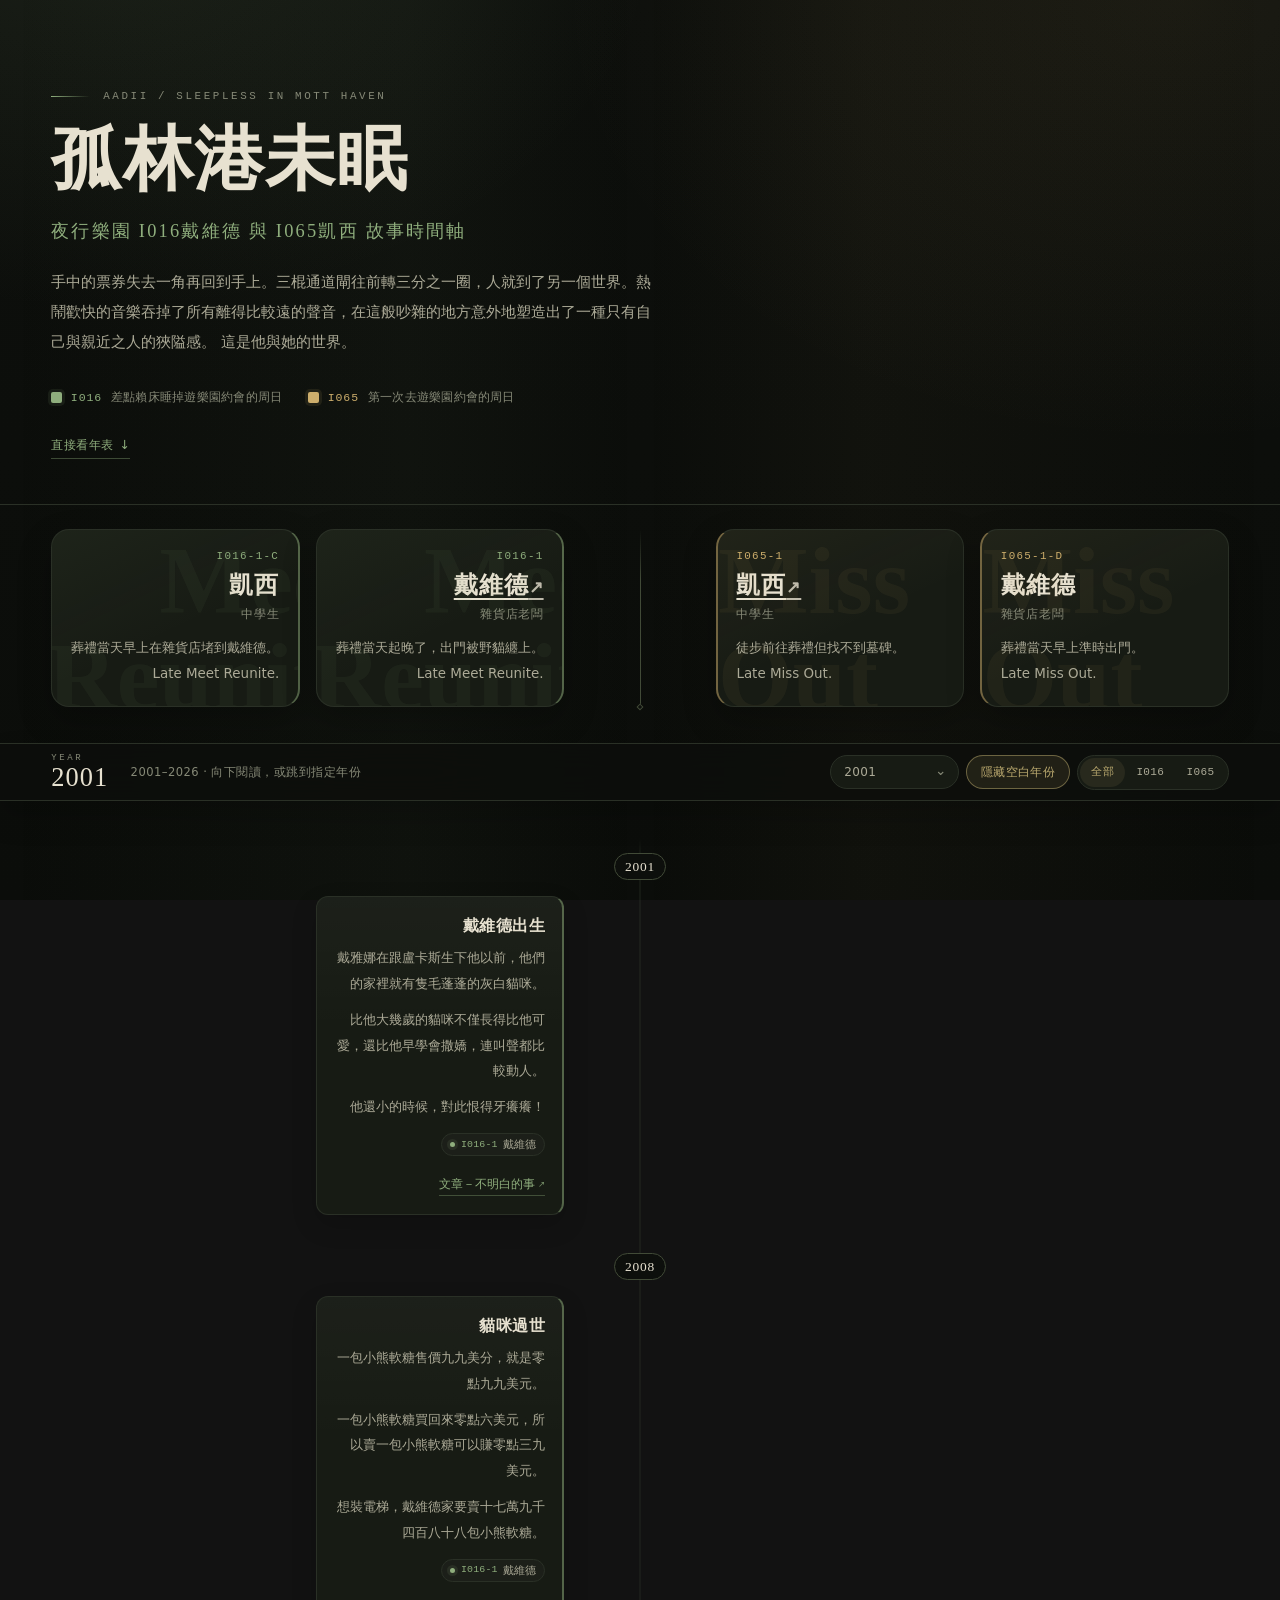
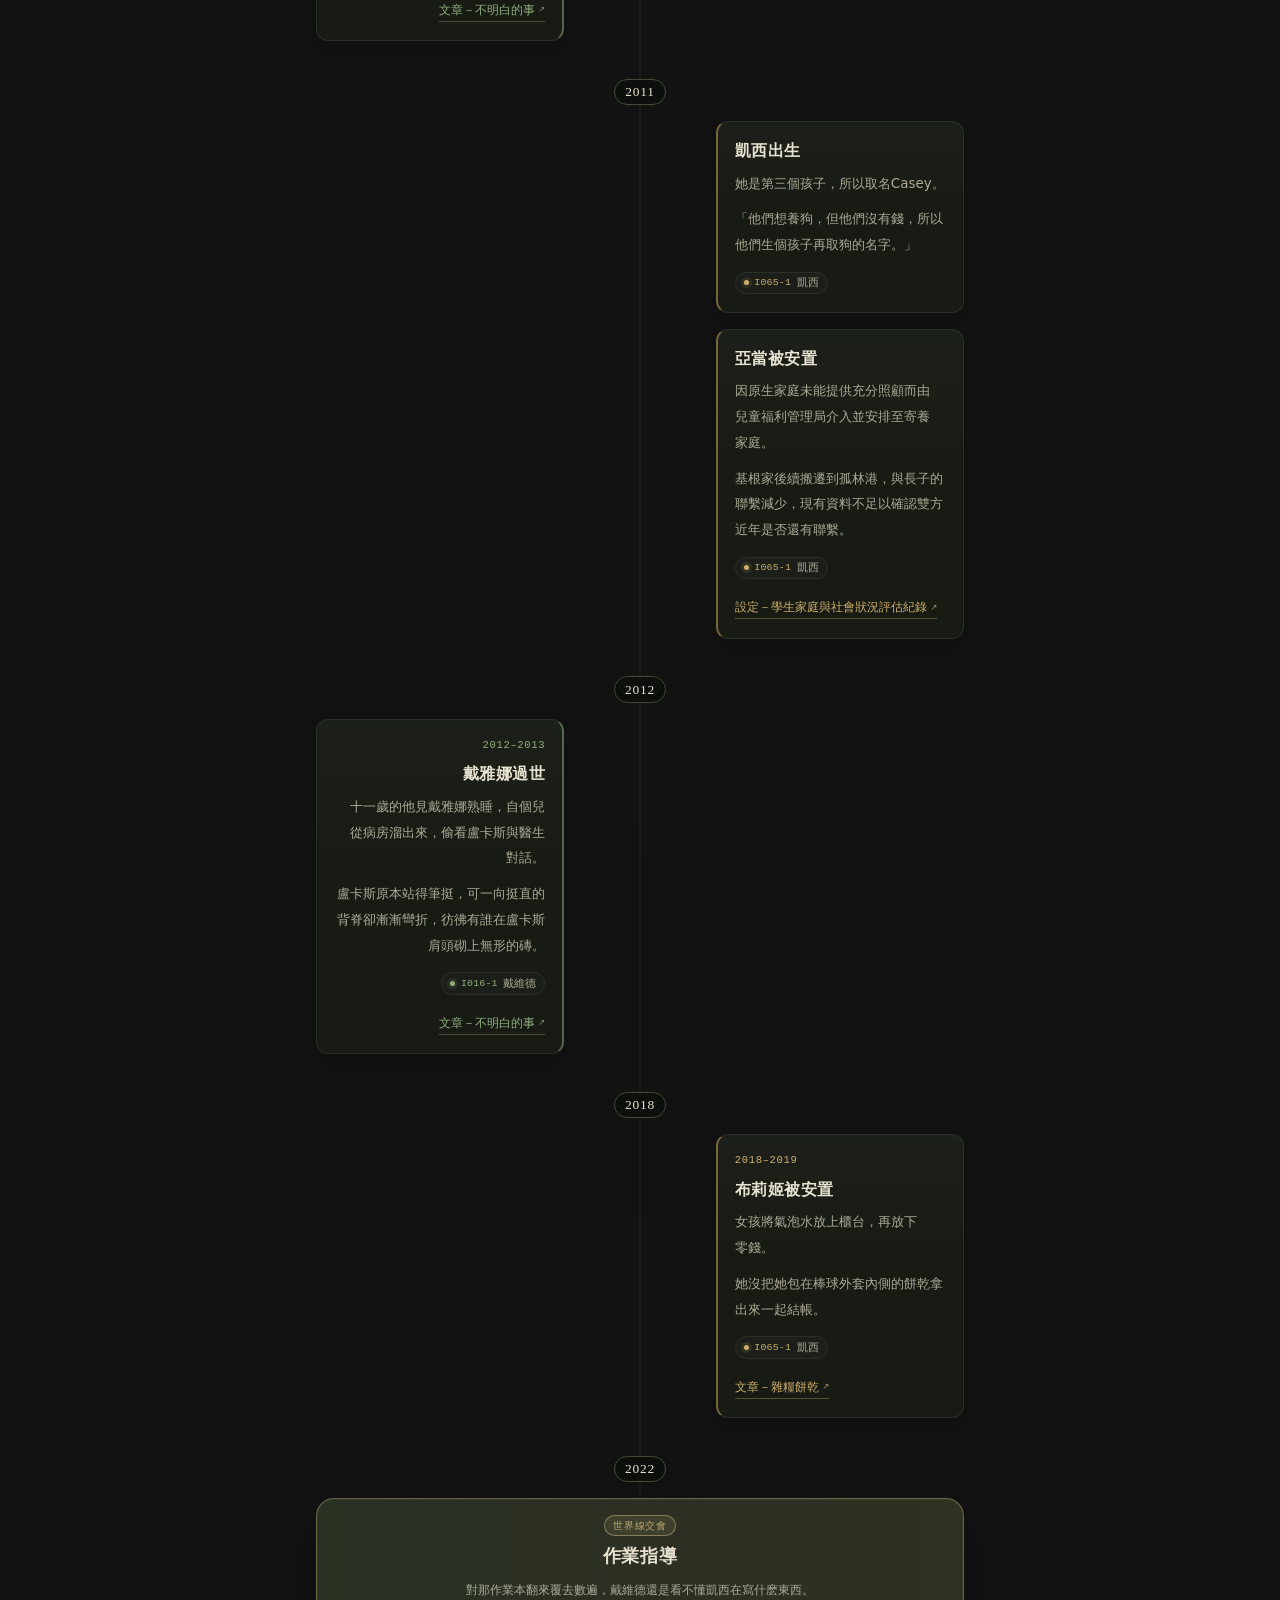
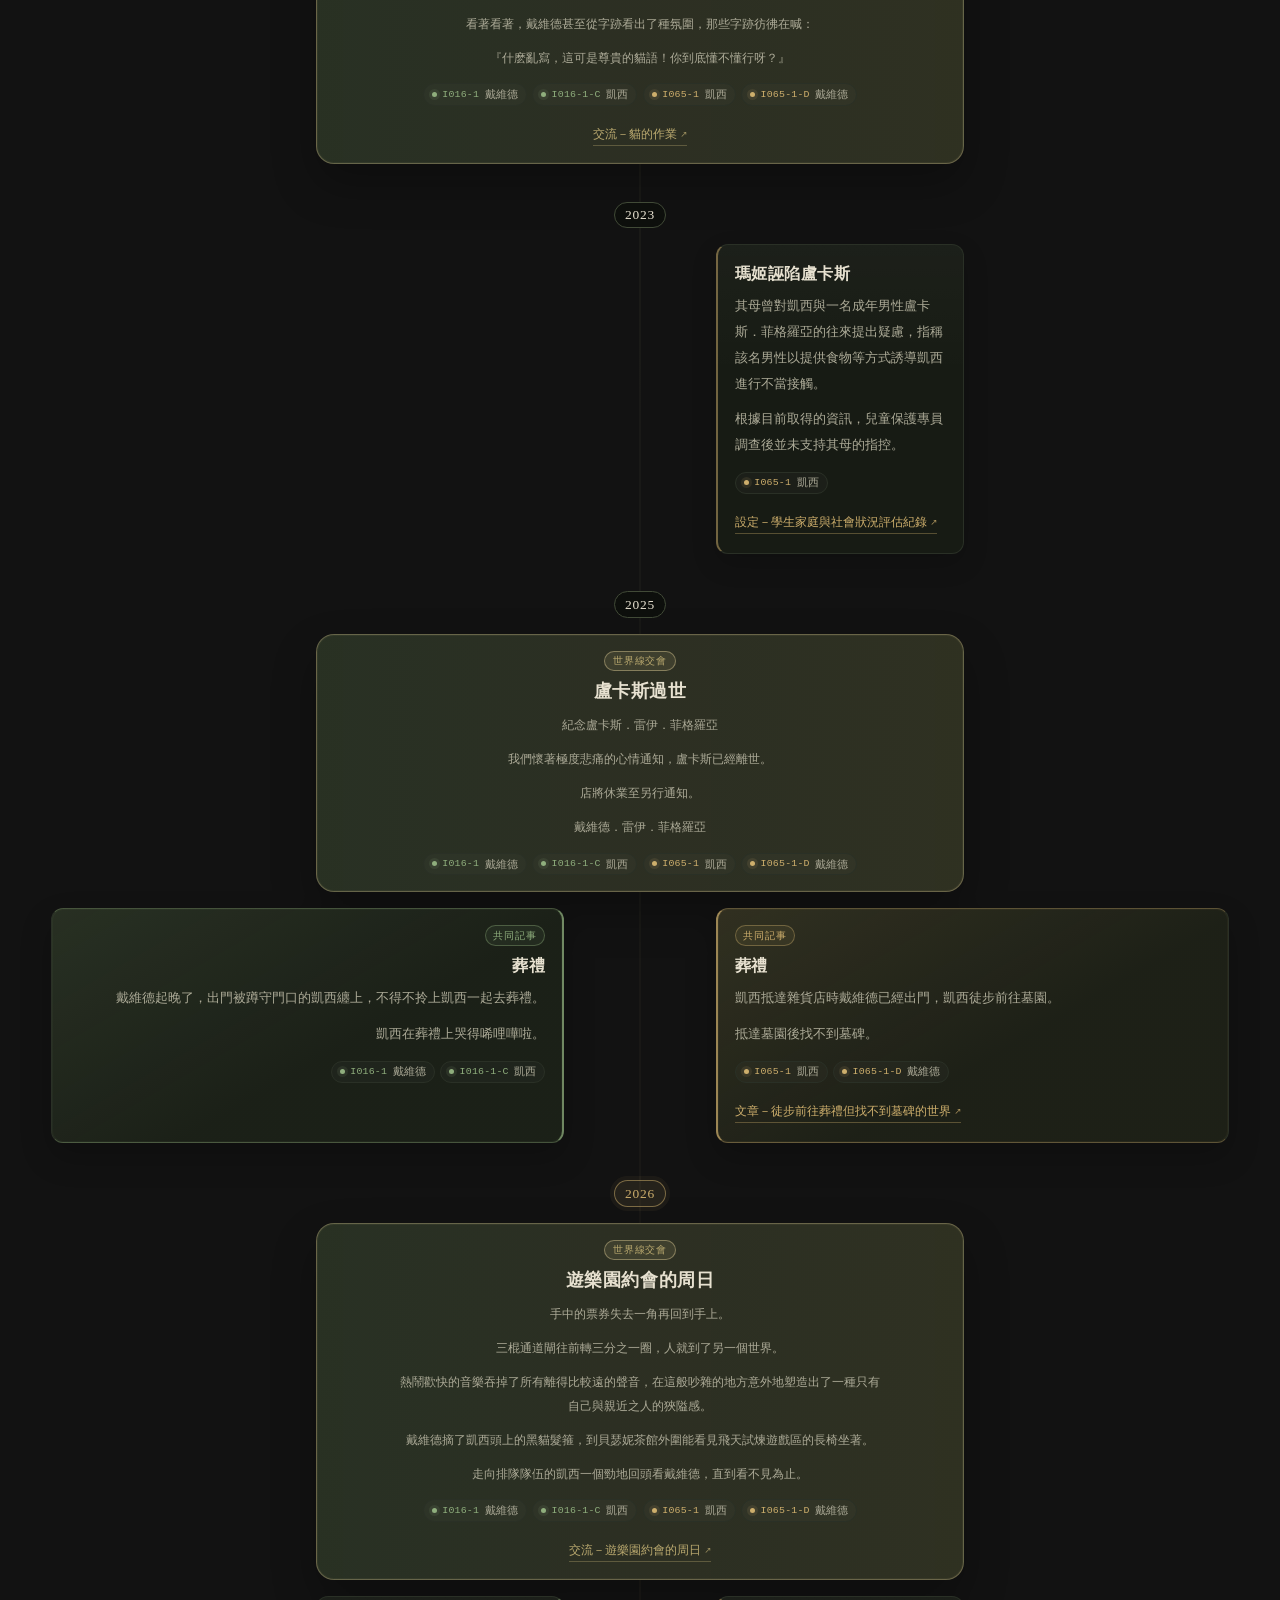
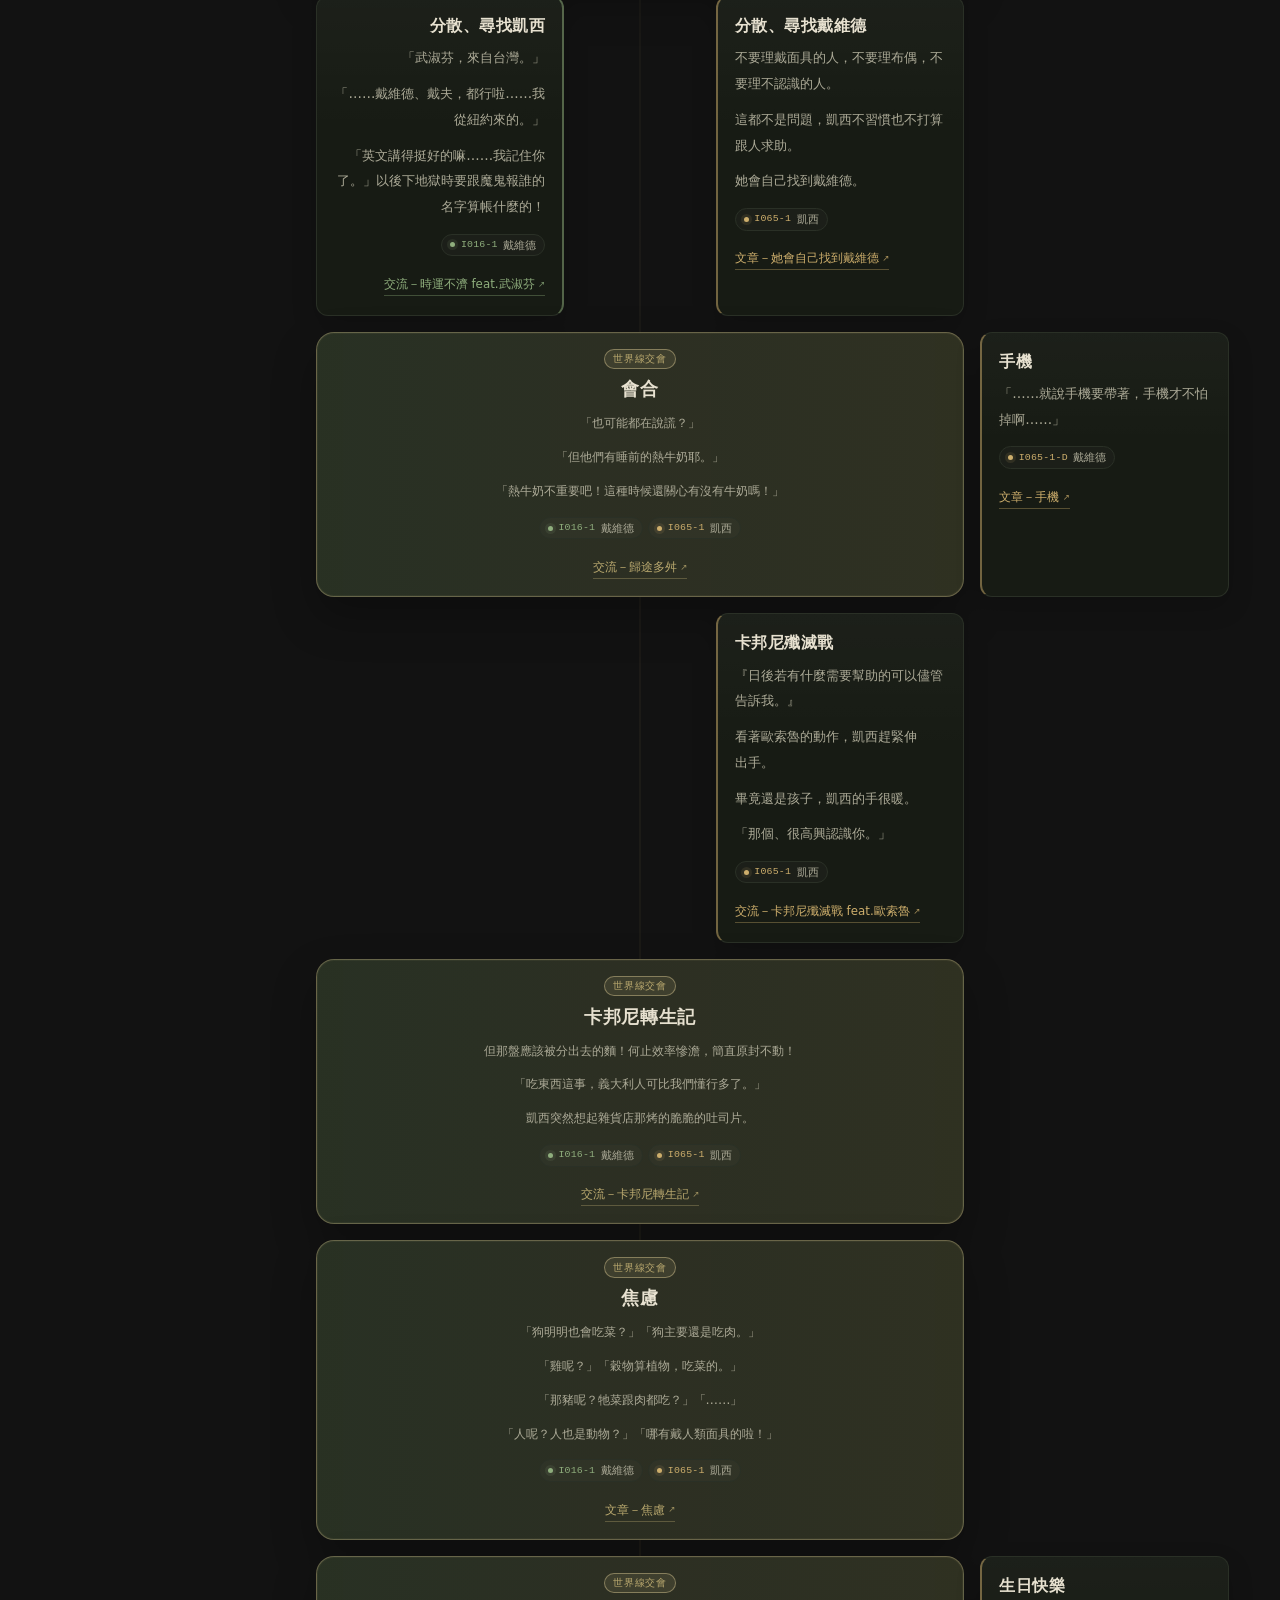
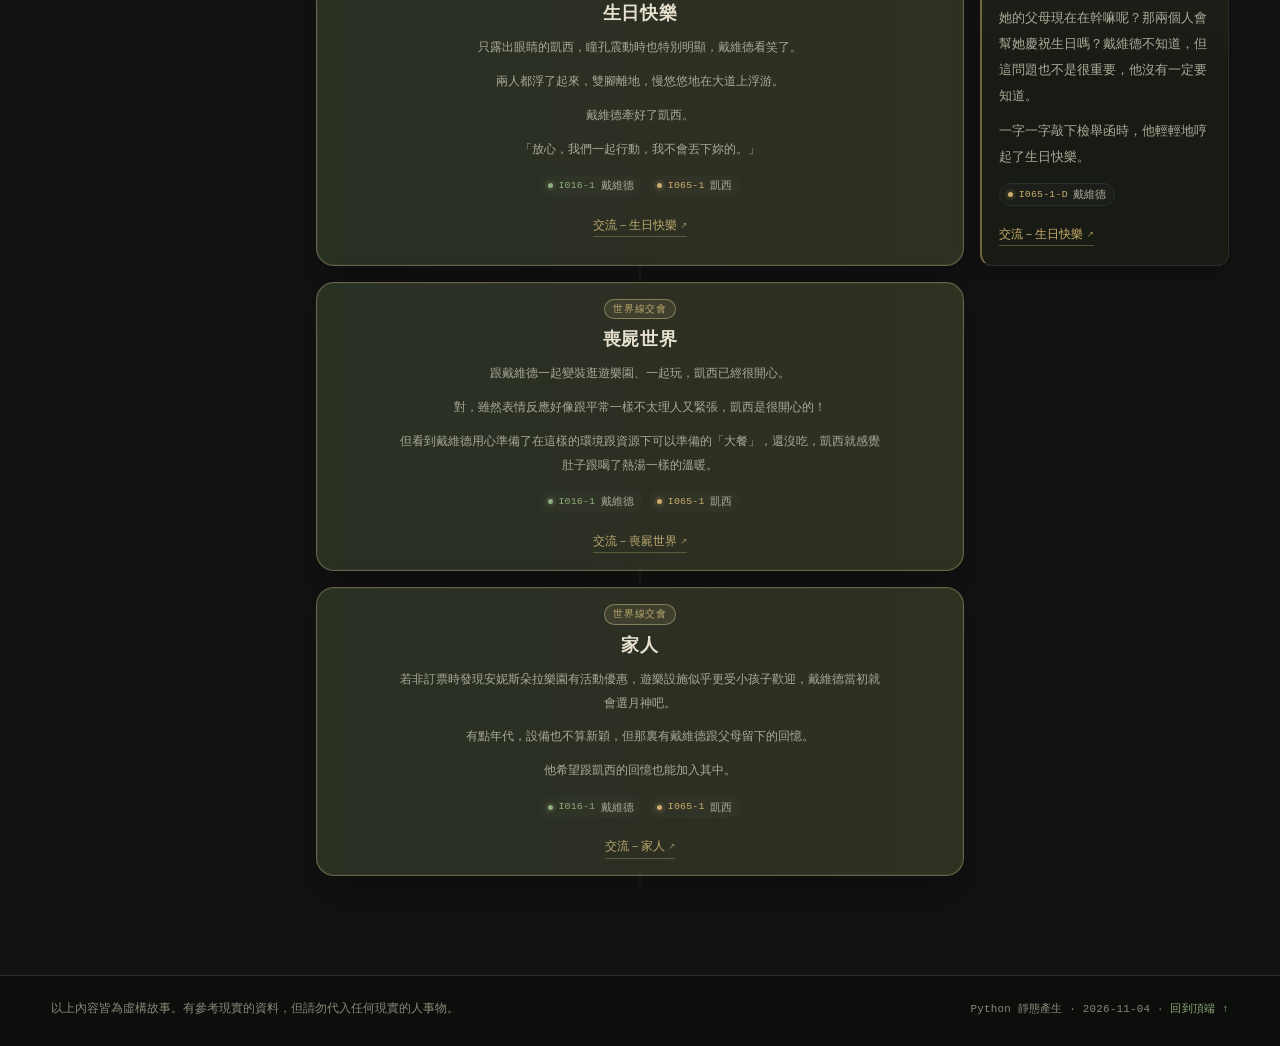
==== commit 0bae12c9: "精簡化事件內容、新增角色簡介連結" ====
--- a/docs/index.html
+++ b/docs/index.html
@@ -40,13 +40,13 @@
       </article><article class="char-card char-card--left tone--moss" style="--col-start:2;--col-end:3">
         <span class="char-card__watermark" aria-hidden="true">Late Meet Reunite</span>
         <p class="char-card__code">I016-1</p>
-        <h3 class="char-card__name">戴維德</h3>
+        <h3 class="char-card__name"><a href="https://www.plurk.com/p/3j98hopwff" target="_blank" rel="noopener noreferrer">戴維德<span class="link-arrow" aria-hidden="true">↗</span><span class="sr-only">（另開新視窗）</span></a></h3>
         <p class="char-card__role">雜貨店老闆</p>
         <p class="char-card__summary">葬禮當天起晚了，出門被野貓纏上。<br>Late Meet Reunite.</p>
       </article><article class="char-card char-card--right tone--amber" style="--col-start:4;--col-end:5">
         <span class="char-card__watermark" aria-hidden="true">Late Miss Out</span>
         <p class="char-card__code">I065-1</p>
-        <h3 class="char-card__name">凱西</h3>
+        <h3 class="char-card__name"><a href="https://www.plurk.com/p/3j9txaiuw6" target="_blank" rel="noopener noreferrer">凱西<span class="link-arrow" aria-hidden="true">↗</span><span class="sr-only">（另開新視窗）</span></a></h3>
         <p class="char-card__role">中學生</p>
         <p class="char-card__summary">徒步前往葬禮但找不到墓碑。<br>Late Miss Out.</p>
       </article><article class="char-card char-card--right tone--amber" style="--col-start:5;--col-end:6">
@@ -124,8 +124,7 @@
         <h3 class="entry__title" id="evt-2008-i016-childhood-title">貓咪過世</h3>
         <div class="entry__body">
           <p>一包小熊軟糖售價九九美分，就是零點九九美元。</p>
-          <p>他記得戴雅娜說過，一包小熊軟糖買回來零點六美元，所以賣一包小熊軟糖可以賺零點三九美元。</p>
-          <p>戴維德跟老師借了計算機，圓圓的手指戳戳按鍵。</p>
+          <p>一包小熊軟糖買回來零點六美元，所以賣一包小熊軟糖可以賺零點三九美元。</p>
           <p>想裝電梯，戴維德家要賣十七萬九千四百八十八包小熊軟糖。</p>
         </div>
         <ul class="entry__cast" aria-label="登場角色"><li class="chip tone--moss"><span class="chip__dot" aria-hidden="true"></span><span class="chip__code">I016-1</span><span class="chip__name">戴維德</span></li></ul>
@@ -149,6 +148,15 @@
           <p>「他們想養狗，但他們沒有錢，所以他們生個孩子再取狗的名字。」</p>
         </div>
         <ul class="entry__cast" aria-label="登場角色"><li class="chip tone--amber"><span class="chip__dot" aria-hidden="true"></span><span class="chip__code">I065-1</span><span class="chip__name">凱西</span></li></ul>
+      </article>
+    <article class="entry entry--right tone--amber" id="evt-2011-i065-adam" data-year="2011" data-side="right" data-worlds="I065" aria-labelledby="evt-2011-i065-adam-title" style="--row:3;--m-row:3;--col-start:4;--col-end:5">
+        <h3 class="entry__title" id="evt-2011-i065-adam-title">亞當被安置</h3>
+        <div class="entry__body">
+          <p>因原生家庭未能提供充分照顧而由兒童福利管理局介入並安排至寄養家庭。</p>
+          <p>基根家後續搬遷到孤林港，與長子的聯繫減少，現有資料不足以確認雙方近年是否還有聯繫。</p>
+        </div>
+        <ul class="entry__cast" aria-label="登場角色"><li class="chip tone--amber"><span class="chip__dot" aria-hidden="true"></span><span class="chip__code">I065-1</span><span class="chip__name">凱西</span></li></ul>
+        <ul class="entry__links" aria-label="相關連結"><li><a href="https://www.plurk.com/p/3jarupmk18" target="_blank" rel="noopener noreferrer">設定－學生家庭與社會狀況評估紀錄<span class="sr-only">（另開新視窗）</span><span class="link-arrow" aria-hidden="true">↗</span></a></li></ul>
       </article>
   </div>
   <div class="band band--content" id="year-2012" data-year="2012">
@@ -159,8 +167,6 @@
         <div class="entry__body">
           <p>十一歲的他見戴雅娜熟睡，自個兒從病房溜出來，偷看盧卡斯與醫生對話。</p>
           <p>盧卡斯原本站得筆挺，可一向挺直的背脊卻漸漸彎折，彷彿有誰在盧卡斯肩頭砌上無形的磚。</p>
-          <p>一塊塊，一層層，沉重的磚。</p>
-          <p>比磚頭還要沉重的現實將盧卡斯壓得痀僂。</p>
         </div>
         <ul class="entry__cast" aria-label="登場角色"><li class="chip tone--moss"><span class="chip__dot" aria-hidden="true"></span><span class="chip__code">I016-1</span><span class="chip__name">戴維德</span></li></ul>
         <ul class="entry__links" aria-label="相關連結"><li><a href="https://www.plurk.com/p/3jajm3cpqb" target="_blank" rel="noopener noreferrer">文章－不明白的事<span class="sr-only">（另開新視窗）</span><span class="link-arrow" aria-hidden="true">↗</span></a></li></ul>
@@ -194,8 +200,6 @@
         <div class="entry__body">
           <p>女孩將氣泡水放上櫃台，再放下零錢。</p>
           <p>她沒把她包在棒球外套內側的餅乾拿出來一起結帳。</p>
-          <p>「妳跟妳弟弟，一人一罐，送你們。」</p>
-          <p>「妹妹，她是我妹妹……謝謝。」</p>
         </div>
         <ul class="entry__cast" aria-label="登場角色"><li class="chip tone--amber"><span class="chip__dot" aria-hidden="true"></span><span class="chip__code">I065-1</span><span class="chip__name">凱西</span></li></ul>
         <ul class="entry__links" aria-label="相關連結"><li><a href="https://www.plurk.com/p/3ja8339imw" target="_blank" rel="noopener noreferrer">文章－雜糧餅乾<span class="sr-only">（另開新視窗）</span><span class="link-arrow" aria-hidden="true">↗</span></a></li></ul>
@@ -220,7 +224,8 @@
         <h3 class="entry__title" id="evt-2022-common-homework-title">作業指導</h3>
         <div class="entry__body">
           <p>對那作業本翻來覆去數遍，戴維德還是看不懂凱西在寫什麽東西。</p>
-          <p>看著看著，戴維德甚至從字跡看出了種氛圍，那些字跡彷彿在喊：『什麽亂寫，這可是尊貴的貓語！你到底懂不懂行呀？』</p>
+          <p>看著看著，戴維德甚至從字跡看出了種氛圍，那些字跡彷彿在喊：</p>
+          <p>『什麽亂寫，這可是尊貴的貓語！你到底懂不懂行呀？』</p>
         </div>
         <ul class="entry__cast" aria-label="登場角色"><li class="chip tone--moss"><span class="chip__dot" aria-hidden="true"></span><span class="chip__code">I016-1</span><span class="chip__name">戴維德</span></li><li class="chip tone--moss"><span class="chip__dot" aria-hidden="true"></span><span class="chip__code">I016-1-C</span><span class="chip__name">凱西</span></li><li class="chip tone--amber"><span class="chip__dot" aria-hidden="true"></span><span class="chip__code">I065-1</span><span class="chip__name">凱西</span></li><li class="chip tone--amber"><span class="chip__dot" aria-hidden="true"></span><span class="chip__code">I065-1-D</span><span class="chip__name">戴維德</span></li></ul>
         <ul class="entry__links" aria-label="相關連結"><li><a href="https://www.plurk.com/p/3jaedmkcot" target="_blank" rel="noopener noreferrer">交流－貓的作業<span class="sr-only">（另開新視窗）</span><span class="link-arrow" aria-hidden="true">↗</span></a></li></ul>
@@ -324,10 +329,6 @@
     <article class="entry entry--right tone--amber" id="evt-2026-i065-smartphone" data-year="2026" data-side="right" data-worlds="I065" aria-labelledby="evt-2026-i065-smartphone-title" style="--row:4;--m-row:6;--col-start:5;--col-end:6">
         <h3 class="entry__title" id="evt-2026-i065-smartphone-title">手機</h3>
         <div class="entry__body">
-          <p>「妳把手機塞這裡幹嘛……好好帶著啊！」</p>
-          <p>「我怕弄掉了……」</p>
-          <p>「掉了就算了嘛！再換一個就行了啊！」</p>
-          <p>「不要。」</p>
           <p>「……就說手機要帶著，手機才不怕掉啊……」</p>
         </div>
         <ul class="entry__cast" aria-label="登場角色"><li class="chip tone--amber"><span class="chip__dot" aria-hidden="true"></span><span class="chip__code">I065-1-D</span><span class="chip__name">戴維德</span></li></ul>
@@ -339,7 +340,6 @@
           <p>『日後若有什麼需要幫助的可以儘管告訴我。』</p>
           <p>看著歐索魯的動作，凱西趕緊伸出手。</p>
           <p>畢竟還是孩子，凱西的手很暖。</p>
-          <p>「我叫凱西。」</p>
           <p>「那個、很高興認識你。」</p>
         </div>
         <ul class="entry__cast" aria-label="登場角色"><li class="chip tone--amber"><span class="chip__dot" aria-hidden="true"></span><span class="chip__code">I065-1</span><span class="chip__name">凱西</span></li></ul>
@@ -349,10 +349,8 @@
         <div class="entry__meta"><span class="entry__badge entry__badge--bridge">世界線交會</span></div>
         <h3 class="entry__title" id="evt-2026-common-carbonara-title">卡邦尼轉生記</h3>
         <div class="entry__body">
-          <p>但那盤應該被分出去的麵！</p>
-          <p>何止效率慘澹，簡直原封不動！</p>
+          <p>但那盤應該被分出去的麵！何止效率慘澹，簡直原封不動！</p>
           <p>「吃東西這事，義大利人可比我們懂行多了。」</p>
-          <p>「……不在奶奶回來前弄完的話，會增殖。」</p>
           <p>凱西突然想起雜貨店那烤的脆脆的吐司片。</p>
         </div>
         <ul class="entry__cast" aria-label="登場角色"><li class="chip tone--moss"><span class="chip__dot" aria-hidden="true"></span><span class="chip__code">I016-1</span><span class="chip__name">戴維德</span></li><li class="chip tone--amber"><span class="chip__dot" aria-hidden="true"></span><span class="chip__code">I065-1</span><span class="chip__name">凱西</span></li></ul>
@@ -362,14 +360,10 @@
         <div class="entry__meta"><span class="entry__badge entry__badge--bridge">世界線交會</span></div>
         <h3 class="entry__title" id="evt-2026-common-anxiety-title">焦慮</h3>
         <div class="entry__body">
-          <p>「狗明明也會吃菜？」</p>
-          <p>「狗主要還是吃肉。」</p>
-          <p>「雞呢？」</p>
-          <p>「穀物算植物，吃菜的。」</p>
-          <p>「那豬呢？牠菜跟肉都吃？」</p>
-          <p>「……」</p>
-          <p>「人呢？人也是動物？」</p>
-          <p>「哪有戴人類面具的啦！」</p>
+          <p>「狗明明也會吃菜？」「狗主要還是吃肉。」</p>
+          <p>「雞呢？」「穀物算植物，吃菜的。」</p>
+          <p>「那豬呢？牠菜跟肉都吃？」「……」</p>
+          <p>「人呢？人也是動物？」「哪有戴人類面具的啦！」</p>
         </div>
         <ul class="entry__cast" aria-label="登場角色"><li class="chip tone--moss"><span class="chip__dot" aria-hidden="true"></span><span class="chip__code">I016-1</span><span class="chip__name">戴維德</span></li><li class="chip tone--amber"><span class="chip__dot" aria-hidden="true"></span><span class="chip__code">I065-1</span><span class="chip__name">凱西</span></li></ul>
         <ul class="entry__links" aria-label="相關連結"><li><a href="https://www.plurk.com/p/3jc6knpo88" target="_blank" rel="noopener noreferrer">文章－焦慮<span class="sr-only">（另開新視窗）</span><span class="link-arrow" aria-hidden="true">↗</span></a></li></ul>
@@ -379,8 +373,6 @@
         <h3 class="entry__title" id="evt-2026-common-birthday-title">生日快樂</h3>
         <div class="entry__body">
           <p>只露出眼睛的凱西，瞳孔震動時也特別明顯，戴維德看笑了。</p>
-          <p>凱西當下就要衝過去，一跨步才發現腳下軟綿綿的。</p>
-          <p>「！？」</p>
           <p>兩人都浮了起來，雙腳離地，慢悠悠地在大道上浮游。</p>
           <p>戴維德牽好了凱西。</p>
           <p>「放心，我們一起行動，我不會丟下妳的。」</p>
@@ -391,8 +383,7 @@
     <article class="entry entry--right tone--amber" id="evt-2026-i065-birthday" data-year="2026" data-side="right" data-worlds="I065" aria-labelledby="evt-2026-i065-birthday-title" style="--row:8;--m-row:11;--col-start:5;--col-end:6">
         <h3 class="entry__title" id="evt-2026-i065-birthday-title">生日快樂</h3>
         <div class="entry__body">
-          <p>從凱西那個下午走向飛天試煉後，她再沒出現在任何戴維德知道的地方。</p>
-          <p>「她的父母現在在幹嘛呢？那兩個人會幫她慶祝生日嗎？戴維德不知道，但這問題也不是很重要，他沒有一定要知道。</p>
+          <p>她的父母現在在幹嘛呢？那兩個人會幫她慶祝生日嗎？戴維德不知道，但這問題也不是很重要，他沒有一定要知道。</p>
           <p>一字一字敲下檢舉函時，他輕輕地哼起了生日快樂。</p>
         </div>
         <ul class="entry__cast" aria-label="登場角色"><li class="chip tone--amber"><span class="chip__dot" aria-hidden="true"></span><span class="chip__code">I065-1-D</span><span class="chip__name">戴維德</span></li></ul>
@@ -402,10 +393,6 @@
         <div class="entry__meta"><span class="entry__badge entry__badge--bridge">世界線交會</span></div>
         <h3 class="entry__title" id="evt-2026-common-zombieworld-title">喪屍世界</h3>
         <div class="entry__body">
-          <p>剛抬頭，他就瞧見遊樂車正鬼鬼祟祟悄悄挪動，當他盯著遊樂車時，挪動卡在那，硬生生停頓幾秒。</p>
-          <p>——緊接著，飛速駛離！</p>
-          <p>「……」倒也不必如此謹慎。</p>
-          <p>戴夫對自己的跑速還是挺有自知之明。</p>
           <p>跟戴維德一起變裝逛遊樂園、一起玩，凱西已經很開心。</p>
           <p>對，雖然表情反應好像跟平常一樣不太理人又緊張，凱西是很開心的！</p>
           <p>但看到戴維德用心準備了在這樣的環境跟資源下可以準備的「大餐」，還沒吃，凱西就感覺肚子跟喝了熱湯一樣的溫暖。</p>
@@ -430,7 +417,7 @@
   <footer class="site-footer">
   <div class="wrap site-footer__inner">
     <p class="site-footer__note">以上內容皆為虛構故事。有參考現實的資料，但請勿代入任何現實的人事物。</p>
-    <p class="site-footer__meta">Python 靜態產生 · 2026-11-03 · <a href="#top">回到頂端 <span aria-hidden="true">↑</span></a></p>
+    <p class="site-footer__meta">Python 靜態產生 · 2026-11-04 · <a href="#top">回到頂端 <span aria-hidden="true">↑</span></a></p>
   </div>
 </footer>
   <script src="assets/app.js" defer></script>
--- a/docs/assets/style.css
+++ b/docs/assets/style.css
@@ -0,0 +1,1255 @@
+/* ==========================================================================
+   平行世界角色年表 — 樣式表
+   --------------------------------------------------------------------------
+   1. 設計變數與色票
+   2. 基礎設定
+   3. 頁首（Hero）與世界線圖例
+   4. 角色簡介卡
+   5. 吸頂工具列
+   6. 年表骨架
+   7. 事件卡
+   8. 頁尾
+   9. 桌面版（左右分欄）
+  10. 小螢幕微調
+  11. 列印與動態偏好
+   ========================================================================== */
+
+/* --------------------------------------------------------------------------
+   1. 設計變數與色票
+   -------------------------------------------------------------------------- */
+
+:root {
+  color-scheme: dark;
+
+  --bg: #0d0f0c;
+  --bg-deep: #090b08;
+  --surface: #171b14;
+  --surface-strong: #1d2219;
+  --ink: #e7e1d0;
+  --ink-muted: #acaa97;
+  --ink-faint: #868977;
+  --line: #2a3026;
+  --line-strong: #414a37;
+
+  --moss: #8fae7d;
+  --moss-rgb: 143, 174, 125;
+  --amber: #cdae6c;
+  --amber-rgb: 205, 174, 108;
+  --shared: #baa96f;
+  --shared-rgb: 186, 169, 111;
+  --bridge: #dccb94;
+  --bridge-rgb: 220, 203, 148;
+
+  --focus: #efe2b4;
+
+  --font-sans: "Noto Sans TC", "PingFang TC", "Microsoft JhengHei", "Heiti TC",
+    system-ui, -apple-system, "Segoe UI", sans-serif;
+  --font-serif: "Noto Serif TC", "Songti TC", "PMingLiU", "Yu Mincho", Georgia,
+    serif;
+  --font-mono: ui-monospace, "SFMono-Regular", "Cascadia Mono", Consolas,
+    monospace;
+
+  --radius-sm: 8px;
+  --radius: 12px;
+  --radius-lg: 18px;
+
+  --axis-w: 7.5rem;
+  --lane-gap: clamp(0.8rem, 1.25vw, 1.25rem);
+  --page-pad: clamp(1.15rem, 4vw, 3.5rem);
+  --topbar-height: 5rem;
+
+  --ease: cubic-bezier(0.2, 0.7, 0.3, 1);
+  --shadow-soft: 0 14px 34px rgba(0, 0, 0, 0.24);
+}
+
+/* 色調工具類：事件卡、角色卡、圖例共用 */
+.tone--moss {
+  --tone: var(--moss);
+  --tone-rgb: var(--moss-rgb);
+}
+
+.tone--amber {
+  --tone: var(--amber);
+  --tone-rgb: var(--amber-rgb);
+}
+
+.tone--shared {
+  --tone: var(--shared);
+  --tone-rgb: var(--shared-rgb);
+}
+
+.tone--bridge {
+  --tone: var(--bridge);
+  --tone-rgb: var(--bridge-rgb);
+}
+
+/* --------------------------------------------------------------------------
+   2. 基礎設定
+   -------------------------------------------------------------------------- */
+
+*,
+*::before,
+*::after {
+  box-sizing: border-box;
+}
+
+html {
+  scroll-behavior: smooth;
+  scrollbar-color: var(--line-strong) transparent;
+}
+
+body {
+  margin: 0;
+  min-height: 100vh;
+  color: var(--ink);
+  background:
+    radial-gradient(900px 620px at 8% -8%, rgba(var(--moss-rgb), 0.1), transparent 62%),
+    radial-gradient(1000px 720px at 92% 0%, rgba(var(--amber-rgb), 0.075), transparent 62%),
+    linear-gradient(180deg, #0d0f0c 0%, #0b0d0a 100%);
+  background-attachment: fixed;
+  font-family: var(--font-sans);
+  font-size: 16px;
+  line-height: 1.75;
+  overflow-wrap: break-word;
+  -webkit-font-smoothing: antialiased;
+  -moz-osx-font-smoothing: grayscale;
+}
+
+body::before {
+  content: "";
+  position: fixed;
+  inset: 0;
+  z-index: -1;
+  pointer-events: none;
+  background: linear-gradient(
+    90deg,
+    transparent 0,
+    rgba(var(--moss-rgb), 0.035) 32%,
+    transparent 50%,
+    rgba(var(--amber-rgb), 0.03) 68%,
+    transparent 100%
+  );
+}
+
+::selection {
+  background: rgba(var(--amber-rgb), 0.28);
+  color: #fffaf0;
+}
+
+a {
+  color: var(--moss);
+  text-underline-offset: 0.2em;
+}
+
+a:hover {
+  color: var(--ink);
+}
+
+h1,
+h2,
+h3,
+p,
+ul {
+  margin-block: 0;
+}
+
+ul {
+  padding-inline-start: 0;
+}
+
+img,
+svg {
+  max-width: 100%;
+}
+
+:focus-visible {
+  outline: 2px solid var(--focus);
+  outline-offset: 3px;
+}
+
+.sr-only {
+  position: absolute !important;
+  width: 1px !important;
+  height: 1px !important;
+  padding: 0 !important;
+  margin: -1px !important;
+  overflow: hidden !important;
+  clip: rect(0, 0, 0, 0) !important;
+  white-space: nowrap !important;
+  border: 0 !important;
+}
+
+.skip-link {
+  position: fixed;
+  top: 0.75rem;
+  left: 0.75rem;
+  z-index: 100;
+  padding: 0.55rem 0.9rem;
+  border: 1px solid rgba(var(--moss-rgb), 0.55);
+  border-radius: 999px;
+  background: var(--surface-strong);
+  color: var(--ink);
+  font-size: 0.82rem;
+  text-decoration: none;
+  transform: translateY(-160%);
+  transition: transform 0.2s var(--ease);
+}
+
+.skip-link:focus-visible {
+  transform: translateY(0);
+}
+
+.wrap {
+  width: min(1440px, 100%);
+  margin-inline: auto;
+  padding-inline: var(--page-pad);
+}
+
+/* --------------------------------------------------------------------------
+   3. 頁首（Hero）與世界線圖例
+   -------------------------------------------------------------------------- */
+
+.hero {
+  padding-top: clamp(2.75rem, 7vw, 5.5rem);
+  padding-bottom: clamp(1.75rem, 3.5vw, 3rem);
+}
+
+.eyebrow {
+  display: flex;
+  align-items: center;
+  gap: 0.85rem;
+  color: var(--ink-faint);
+  font-family: var(--font-mono);
+  font-size: 0.68rem;
+  letter-spacing: 0.24em;
+  line-height: 1.5;
+  text-transform: uppercase;
+}
+
+.eyebrow::before {
+  content: "";
+  flex: 0 0 auto;
+  width: 2.4rem;
+  height: 1px;
+  background: linear-gradient(90deg, var(--moss), transparent);
+}
+
+.hero__title {
+  max-width: 18ch;
+  margin-top: 1rem;
+  font-family: var(--font-serif);
+  font-size: clamp(2.3rem, 5.6vw, 4.35rem);
+  font-weight: 600;
+  line-height: 1.16;
+  letter-spacing: 0.02em;
+  text-wrap: balance;
+}
+
+.hero__subtitle {
+  margin-top: 0.85rem;
+  color: var(--moss);
+  font-family: var(--font-serif);
+  font-size: clamp(0.95rem, 1.5vw, 1.15rem);
+  letter-spacing: 0.12em;
+}
+
+.hero__lede {
+  max-width: 62ch;
+  margin-top: 1.35rem;
+  color: var(--ink-muted);
+  font-size: clamp(0.92rem, 1.2vw, 1.02rem);
+  line-height: 1.95;
+  text-wrap: pretty;
+}
+
+.worlds {
+  display: flex;
+  flex-wrap: wrap;
+  gap: 0.7rem 1.6rem;
+  margin-top: 1.8rem;
+  list-style: none;
+}
+
+.world {
+  display: inline-flex;
+  align-items: center;
+  gap: 0.55rem;
+  color: var(--ink-muted);
+  font-size: 0.76rem;
+  letter-spacing: 0.02em;
+}
+
+.world__swatch {
+  flex: 0 0 auto;
+  width: 0.68rem;
+  height: 0.68rem;
+  border-radius: 2px;
+  background: var(--tone);
+  box-shadow: 0 0 0 3px rgba(var(--tone-rgb), 0.1);
+}
+
+.world__id {
+  color: var(--tone);
+  font-family: var(--font-mono);
+  font-size: 0.72rem;
+  letter-spacing: 0.08em;
+}
+
+.world__note {
+  color: var(--ink-faint);
+}
+
+.hero__jump {
+  margin-top: 1.35rem;
+}
+
+.hero__jump a {
+  display: inline-flex;
+  align-items: center;
+  gap: 0.35rem;
+  padding-bottom: 2px;
+  border-bottom: 1px solid rgba(var(--moss-rgb), 0.38);
+  color: var(--moss);
+  font-size: 0.78rem;
+  letter-spacing: 0.04em;
+  text-decoration: none;
+  transition:
+    color 0.2s var(--ease),
+    border-color 0.2s var(--ease);
+}
+
+.hero__jump a:hover {
+  border-bottom-color: var(--moss);
+  color: var(--ink);
+}
+
+/* --------------------------------------------------------------------------
+   4. 角色簡介卡
+   -------------------------------------------------------------------------- */
+
+.cast {
+  display: grid;
+  grid-template-columns: minmax(0, 1fr);
+  gap: 1rem;
+  padding-top: 1.5rem;
+  padding-bottom: clamp(1.5rem, 3vw, 2.25rem);
+  border-top: 1px solid var(--line);
+}
+
+.cast__axis {
+  display: none;
+}
+
+.char-card {
+  position: relative;
+  display: flex;
+  flex-direction: column;
+  align-items: flex-start;
+  min-width: 0;
+  padding: 1.1rem 1.15rem 1.25rem;
+  overflow: hidden;
+  border: 1px solid var(--line);
+  border-top: 2px solid rgba(var(--tone-rgb), 0.5);
+  border-radius: var(--radius-lg);
+  background:
+    linear-gradient(155deg, rgba(var(--tone-rgb), 0.055), transparent 55%),
+    var(--surface);
+  box-shadow: var(--shadow-soft);
+  transition:
+    opacity 0.3s var(--ease),
+    filter 0.3s var(--ease);
+}
+
+.char-card__watermark {
+  position: absolute;
+  right: -0.3rem;
+  bottom: -1.15rem;
+  color: var(--tone);
+  font-family: var(--font-serif);
+  font-size: clamp(4rem, 10vw, 6rem);
+  font-weight: 600;
+  line-height: 1;
+  opacity: 0.06;
+  pointer-events: none;
+  user-select: none;
+}
+
+.char-card__code {
+  color: var(--tone);
+  font-family: var(--font-mono);
+  font-size: 0.68rem;
+  letter-spacing: 0.12em;
+}
+
+.char-card__name {
+  margin-top: 0.15rem;
+  font-family: var(--font-serif);
+  font-size: clamp(1.2rem, 2vw, 1.5rem);
+  font-weight: 600;
+  line-height: 1.4;
+  letter-spacing: 0.04em;
+}
+
+.char-card__name a {
+  color: inherit;
+}
+
+.char-card__role {
+  margin-top: 0.1rem;
+  color: var(--ink-faint);
+  font-size: 0.72rem;
+  letter-spacing: 0.06em;
+}
+
+.char-card__summary {
+  position: relative;
+  margin-top: 0.7rem;
+  color: var(--ink-muted);
+  font-size: 0.84rem;
+  line-height: 1.9;
+}
+
+@media (min-width: 641px) and (max-width: 1023px) {
+  .cast {
+    grid-template-columns: repeat(2, minmax(0, 1fr));
+  }
+}
+
+/* --------------------------------------------------------------------------
+   5. 吸頂工具列
+   -------------------------------------------------------------------------- */
+
+.topbar {
+  position: sticky;
+  top: 0;
+  z-index: 40;
+  border-top: 1px solid var(--line);
+  border-bottom: 1px solid var(--line);
+  background: rgba(13, 15, 12, 0.86);
+  box-shadow: 0 16px 30px rgba(0, 0, 0, 0.18);
+  -webkit-backdrop-filter: blur(16px) saturate(125%);
+  backdrop-filter: blur(16px) saturate(125%);
+}
+
+.topbar__inner {
+  display: flex;
+  flex-wrap: wrap;
+  align-items: center;
+  gap: 0.65rem 1.4rem;
+  padding-block: 0.6rem;
+}
+
+.year-readout {
+  display: flex;
+  flex-direction: column;
+  gap: 0.1rem;
+  line-height: 1;
+}
+
+.year-readout__label {
+  color: var(--ink-faint);
+  font-family: var(--font-mono);
+  font-size: 0.56rem;
+  letter-spacing: 0.3em;
+}
+
+.year-readout__value {
+  color: var(--ink);
+  font-family: var(--font-serif);
+  font-size: 1.65rem;
+  font-variant-numeric: tabular-nums;
+  letter-spacing: 0.04em;
+}
+
+.topbar__hint {
+  color: var(--ink-faint);
+  font-size: 0.72rem;
+  letter-spacing: 0.04em;
+}
+
+.controls {
+  display: flex;
+  flex-wrap: wrap;
+  align-items: center;
+  gap: 0.45rem;
+  margin-inline-start: auto;
+}
+
+.btn,
+.jump select {
+  min-height: 2.15rem;
+  border: 1px solid var(--line);
+  border-radius: 999px;
+  background: var(--surface);
+  color: var(--ink-muted);
+  font: inherit;
+  font-size: 0.75rem;
+  letter-spacing: 0.03em;
+  cursor: pointer;
+  transition:
+    color 0.2s var(--ease),
+    background-color 0.2s var(--ease),
+    border-color 0.2s var(--ease);
+}
+
+.btn {
+  padding: 0.35rem 0.85rem;
+}
+
+.btn:hover,
+.jump select:hover {
+  border-color: var(--line-strong);
+  color: var(--ink);
+}
+
+.btn[aria-pressed="true"] {
+  border-color: rgba(var(--shared-rgb), 0.5);
+  background: rgba(var(--shared-rgb), 0.12);
+  color: var(--shared);
+}
+
+.btn[data-focus-side="left"][aria-pressed="true"] {
+  border-color: rgba(var(--moss-rgb), 0.55);
+  background: rgba(var(--moss-rgb), 0.13);
+  color: var(--moss);
+}
+
+.btn[data-focus-side="right"][aria-pressed="true"] {
+  border-color: rgba(var(--amber-rgb), 0.55);
+  background: rgba(var(--amber-rgb), 0.13);
+  color: var(--amber);
+}
+
+.jump {
+  position: relative;
+  display: inline-flex;
+}
+
+.jump select {
+  appearance: none;
+  padding: 0.35rem 2rem 0.35rem 0.85rem;
+  font-variant-numeric: tabular-nums;
+}
+
+.jump::after {
+  content: "⌄";
+  position: absolute;
+  top: 50%;
+  right: 0.8rem;
+  color: var(--ink-faint);
+  font-size: 0.85rem;
+  line-height: 1;
+  pointer-events: none;
+  transform: translateY(-58%);
+}
+
+.focus-group {
+  display: inline-flex;
+  align-items: center;
+  padding: 0.14rem;
+  border: 1px solid var(--line);
+  border-radius: 999px;
+  background: var(--surface);
+}
+
+.focus-group .btn {
+  min-height: 1.8rem;
+  padding: 0.2rem 0.7rem;
+  border: 0;
+  background: transparent;
+  font-family: var(--font-mono);
+  font-size: 0.69rem;
+}
+
+.focus-group .btn[aria-pressed="true"] {
+  background: rgba(var(--shared-rgb), 0.1);
+}
+
+.focus-group .btn[data-focus-side="left"][aria-pressed="true"] {
+  background: rgba(var(--moss-rgb), 0.14);
+}
+
+.focus-group .btn[data-focus-side="right"][aria-pressed="true"] {
+  background: rgba(var(--amber-rgb), 0.14);
+}
+
+/* --------------------------------------------------------------------------
+   6. 年表骨架（行動版：時間軸靠左）
+   -------------------------------------------------------------------------- */
+
+.timeline-wrap {
+  padding-top: clamp(1.25rem, 3vw, 2.25rem);
+  padding-bottom: clamp(2.5rem, 6vw, 5rem);
+}
+
+.timeline {
+  position: relative;
+  scroll-margin-top: calc(var(--topbar-height) + 1rem);
+}
+
+.timeline::before {
+  content: "";
+  position: absolute;
+  top: 0;
+  bottom: 0;
+  left: 1.8rem;
+  width: 1px;
+  background: linear-gradient(
+    180deg,
+    rgba(var(--moss-rgb), 0.6),
+    rgba(var(--shared-rgb), 0.32) 55%,
+    rgba(var(--amber-rgb), 0.6)
+  );
+  -webkit-mask-image: linear-gradient(
+    180deg,
+    transparent 0,
+    #000 1.2rem,
+    #000 calc(100% - 1.2rem),
+    transparent 100%
+  );
+  mask-image: linear-gradient(
+    180deg,
+    transparent 0,
+    #000 1.2rem,
+    #000 calc(100% - 1.2rem),
+    transparent 100%
+  );
+}
+
+.band {
+  position: relative;
+  display: grid;
+  grid-template-columns: 3.6rem minmax(0, 1fr);
+  column-gap: 0.9rem;
+  row-gap: 0.75rem;
+  align-items: stretch;
+  padding-block: 0.55rem;
+  scroll-margin-top: calc(var(--topbar-height) + 1rem);
+}
+
+.band--content {
+  padding-block: 0.85rem 1.3rem;
+}
+
+.band--empty {
+  padding-block: 0.72rem;
+}
+
+.timeline.is-compact .band--empty {
+  display: none;
+}
+
+.band__year {
+  position: relative;
+  z-index: 2;
+  grid-column: 1;
+  grid-row: 1;
+  justify-self: center;
+  align-self: start;
+  font-weight: 500;
+  line-height: 1;
+}
+
+.band__year-value {
+  display: inline-flex;
+  align-items: center;
+  justify-content: center;
+  min-width: 3.05rem;
+  padding: 0.28rem 0.38rem;
+  border: 1px solid var(--line);
+  border-radius: 999px;
+  background: var(--bg);
+  color: var(--ink-faint);
+  font-family: var(--font-serif);
+  font-size: 0.76rem;
+  font-variant-numeric: tabular-nums;
+  letter-spacing: 0.06em;
+}
+
+.band--content .band__year-value {
+  border-color: var(--line-strong);
+  color: var(--ink);
+}
+
+.band--now .band__year-value {
+  border-color: rgba(var(--amber-rgb), 0.52);
+  background: rgba(var(--amber-rgb), 0.1);
+  color: var(--amber);
+  box-shadow: 0 0 0 4px rgba(var(--amber-rgb), 0.06);
+}
+
+body[data-focus-side="left"] .entry--right,
+body[data-focus-side="left"] .char-card--right,
+body[data-focus-side="right"] .entry--left,
+body[data-focus-side="right"] .char-card--left {
+  opacity: 0.26;
+  filter: saturate(0.45);
+}
+
+/* --------------------------------------------------------------------------
+   7. 事件卡
+   -------------------------------------------------------------------------- */
+
+.entry {
+  position: relative;
+  grid-column: 2;
+  grid-row: var(--m-row, auto);
+  min-width: 0;
+  padding: 1rem 1.05rem 1.1rem;
+  border: 1px solid var(--line);
+  border-left: 2px solid rgba(var(--tone-rgb), 0.5);
+  border-radius: var(--radius);
+  background:
+    linear-gradient(180deg, rgba(255, 255, 255, 0.024), transparent 42%),
+    var(--surface);
+  box-shadow: 0 10px 26px rgba(0, 0, 0, 0.16);
+  transition:
+    border-color 0.25s var(--ease),
+    background-color 0.25s var(--ease),
+    transform 0.25s var(--ease),
+    opacity 0.3s var(--ease),
+    filter 0.3s var(--ease);
+}
+
+.entry:hover {
+  border-color: rgba(var(--tone-rgb), 0.48);
+  transform: translateY(-1px);
+}
+
+.entry:focus-within {
+  border-color: rgba(var(--tone-rgb), 0.6);
+}
+
+.entry--merged {
+  border-color: rgba(var(--tone-rgb), 0.36);
+  border-left-width: 2px;
+  background:
+    linear-gradient(150deg, rgba(var(--tone-rgb), 0.14), rgba(var(--tone-rgb), 0.035) 58%),
+    var(--surface);
+  box-shadow:
+    inset 0 0 0 1px rgba(var(--tone-rgb), 0.05),
+    0 14px 32px rgba(0, 0, 0, 0.2);
+}
+
+.entry__meta {
+  display: flex;
+  flex-wrap: wrap;
+  align-items: center;
+  gap: 0.4rem;
+  margin-bottom: 0.45rem;
+  color: var(--ink-faint);
+  font-size: 0.66rem;
+  letter-spacing: 0.06em;
+}
+
+.entry__range {
+  color: var(--tone);
+  font-family: var(--font-mono);
+  font-size: 0.66rem;
+  font-variant-numeric: tabular-nums;
+}
+
+.entry__badge {
+  padding: 0.02rem 0.48rem;
+  border: 1px solid rgba(var(--tone-rgb), 0.38);
+  border-radius: 999px;
+  background: rgba(var(--tone-rgb), 0.08);
+  color: var(--tone);
+  font-size: 0.64rem;
+  letter-spacing: 0.08em;
+  white-space: nowrap;
+}
+
+.entry__badge--bridge {
+  border-color: rgba(var(--bridge-rgb), 0.45);
+  background: rgba(var(--bridge-rgb), 0.1);
+}
+
+.entry__title {
+  margin-bottom: 0.45rem;
+  color: var(--ink);
+  font-family: var(--font-serif);
+  font-size: 1.02rem;
+  font-weight: 600;
+  line-height: 1.55;
+  letter-spacing: 0.03em;
+}
+
+.entry__body {
+  color: var(--ink-muted);
+  font-size: 0.84rem;
+  line-height: 1.92;
+  text-wrap: pretty;
+}
+
+.entry__body p + p {
+  margin-top: 0.62rem;
+}
+
+.entry__cast {
+  display: flex;
+  flex-wrap: wrap;
+  gap: 0.35rem;
+  margin-top: 0.85rem;
+  list-style: none;
+}
+
+.chip {
+  display: inline-flex;
+  align-items: center;
+  gap: 0.34rem;
+  max-width: 100%;
+  padding: 0.12rem 0.5rem;
+  border: 1px solid var(--line);
+  border-radius: 999px;
+  background: rgba(255, 255, 255, 0.018);
+  color: var(--ink-muted);
+  font-size: 0.66rem;
+  line-height: 1.6;
+  white-space: nowrap;
+}
+
+.chip__dot {
+  flex: 0 0 auto;
+  width: 5px;
+  height: 5px;
+  border-radius: 50%;
+  background: var(--tone);
+  box-shadow: 0 0 0 3px rgba(var(--tone-rgb), 0.11);
+}
+
+.chip__code {
+  color: var(--tone);
+  font-family: var(--font-mono);
+  font-size: 0.62rem;
+  letter-spacing: 0.02em;
+}
+
+.entry__links {
+  display: flex;
+  flex-wrap: wrap;
+  gap: 0.4rem 0.9rem;
+  margin-top: 0.8rem;
+  list-style: none;
+}
+
+.entry__links a {
+  display: inline-flex;
+  align-items: center;
+  gap: 0.22rem;
+  padding-bottom: 1px;
+  border-bottom: 1px solid rgba(var(--tone-rgb), 0.35);
+  color: var(--tone);
+  font-size: 0.74rem;
+  line-height: 1.7;
+  text-decoration: none;
+  transition:
+    color 0.2s var(--ease),
+    border-color 0.2s var(--ease);
+}
+
+.entry__links a:hover {
+  border-bottom-color: var(--tone);
+  color: var(--ink);
+}
+
+.link-arrow {
+  font-size: 0.72em;
+  opacity: 0.8;
+}
+
+.entry--bridge {
+  grid-column: 1 / -1;
+  width: 100%;
+  margin-top: 0;
+  padding: 1.25rem clamp(1rem, 3vw, 2rem) 1.35rem;
+  border: 1px solid rgba(var(--bridge-rgb), 0.34);
+  border-radius: var(--radius-lg);
+  background:
+    linear-gradient(
+      90deg,
+      rgba(var(--moss-rgb), 0.1),
+      rgba(var(--bridge-rgb), 0.08) 48%,
+      rgba(var(--amber-rgb), 0.1)
+    ),
+    var(--surface-strong);
+  text-align: center;
+  box-shadow:
+    inset 0 0 0 1px rgba(var(--bridge-rgb), 0.05),
+    0 20px 44px rgba(0, 0, 0, 0.26);
+}
+
+.entry--bridge .entry__meta,
+.entry--bridge .entry__cast,
+.entry--bridge .entry__links {
+  justify-content: center;
+}
+
+.entry--bridge .entry__title {
+  font-size: 1.12rem;
+}
+
+.entry--bridge .entry__body {
+  max-width: 62ch;
+  margin-inline: auto;
+}
+
+.entry--bridge:hover {
+  border-color: rgba(var(--bridge-rgb), 0.52);
+}
+
+/* --------------------------------------------------------------------------
+   8. 頁尾
+   -------------------------------------------------------------------------- */
+
+.site-footer {
+  border-top: 1px solid var(--line);
+  background: rgba(9, 11, 8, 0.55);
+}
+
+.site-footer__inner {
+  display: flex;
+  flex-wrap: wrap;
+  align-items: baseline;
+  justify-content: space-between;
+  gap: 0.5rem 1.5rem;
+  padding-block: 1.4rem 1.7rem;
+}
+
+.site-footer__note {
+  max-width: 64ch;
+  color: var(--ink-faint);
+  font-size: 0.74rem;
+}
+
+.site-footer__meta {
+  color: var(--ink-faint);
+  font-family: var(--font-mono);
+  font-size: 0.68rem;
+  letter-spacing: 0.02em;
+}
+
+.site-footer__meta a {
+  color: var(--moss);
+  text-decoration: none;
+}
+
+.site-footer__meta a:hover {
+  text-decoration: underline;
+}
+
+/* --------------------------------------------------------------------------
+   9. 桌面版：時間軸置中、角色左右分欄
+   -------------------------------------------------------------------------- */
+
+@media (min-width: 1024px) {
+  .cast {
+    grid-template-columns:
+      repeat(var(--slots, 2), minmax(0, 1fr))
+      var(--axis-w)
+      repeat(var(--slots, 2), minmax(0, 1fr));
+    column-gap: var(--lane-gap);
+    row-gap: 0;
+    align-items: stretch;
+  }
+
+  .char-card {
+    grid-column: var(--col-start, auto) / var(--col-end, auto);
+    border-top-width: 1px;
+    border-top-color: var(--line);
+  }
+
+  .char-card--left {
+    align-items: flex-end;
+    border-right: 2px solid rgba(var(--tone-rgb), 0.5);
+    text-align: right;
+  }
+
+  .char-card--right {
+    border-left: 2px solid rgba(var(--tone-rgb), 0.5);
+  }
+
+  .char-card--left .char-card__watermark {
+    right: auto;
+    left: -0.3rem;
+  }
+
+  .cast__axis {
+    position: relative;
+    display: flex;
+    grid-column: calc(var(--slots, 2) + 1);
+    grid-row: 1;
+    align-items: flex-end;
+    justify-content: center;
+    padding-bottom: 0.2rem;
+  }
+
+  .cast__axis::before {
+    content: "";
+    position: absolute;
+    top: 0;
+    bottom: 0;
+    left: 50%;
+    width: 1px;
+    background: linear-gradient(
+      180deg,
+      transparent,
+      var(--line-strong) 28%,
+      var(--line-strong)
+    );
+  }
+
+  .cast__axis::after {
+    content: "";
+    position: absolute;
+    bottom: 0;
+    left: 50%;
+    width: 0.3rem;
+    height: 0.3rem;
+    border: 1px solid var(--line-strong);
+    background: var(--bg);
+    transform: translate(-50%, 50%) rotate(45deg);
+  }
+
+  .timeline::before {
+    left: 50%;
+    transform: translateX(-0.5px);
+  }
+
+  .band {
+    grid-template-columns:
+      repeat(var(--slots, 2), minmax(0, 1fr))
+      var(--axis-w)
+      repeat(var(--slots, 2), minmax(0, 1fr));
+    column-gap: var(--lane-gap);
+    row-gap: var(--lane-gap);
+    padding-block: 0.65rem;
+  }
+
+  .band--content {
+    padding-block: 0.85rem 1.35rem;
+  }
+
+  .band--empty {
+    padding-block: 0.55rem;
+  }
+
+  .band__year {
+    grid-column: calc(var(--slots, 2) + 1);
+    grid-row: 1;
+  }
+
+  .band__year-value {
+    padding: 0.34rem 0.62rem;
+    font-size: 0.84rem;
+  }
+
+  .entry {
+    grid-column: var(--col-start, 1) / var(--col-end, -1);
+    grid-row: var(--row, auto);
+  }
+
+  .entry--left {
+    border-left: 1px solid var(--line);
+    border-right: 2px solid rgba(var(--tone-rgb), 0.5);
+    text-align: right;
+  }
+
+  .entry--left .entry__meta,
+  .entry--left .entry__cast,
+  .entry--left .entry__links {
+    justify-content: flex-end;
+  }
+
+  .entry--right {
+    border-right: 1px solid var(--line);
+    border-left: 2px solid rgba(var(--tone-rgb), 0.5);
+  }
+
+  .entry--merged.entry--left {
+    border-right-color: rgba(var(--tone-rgb), 0.72);
+  }
+
+  .entry--merged.entry--right {
+    border-left-color: rgba(var(--tone-rgb), 0.72);
+  }
+
+  .entry--bridge {
+    grid-column: var(--col-start) / var(--col-end);
+    width: auto;
+    margin-top: 0;
+    padding: 1rem 0.65rem;
+  }
+
+  .entry--bridge .entry__body {
+    font-size: 0.78rem;
+  }
+}
+
+/* --------------------------------------------------------------------------
+   10. 小螢幕微調
+   -------------------------------------------------------------------------- */
+
+@media (max-width: 900px) {
+  .topbar__hint {
+    display: none;
+  }
+}
+
+@media (max-width: 640px) {
+  :root {
+    --lane-gap: 0.75rem;
+  }
+
+  .topbar__inner {
+    gap: 0.5rem 0.8rem;
+  }
+
+  .controls {
+    flex: 1 1 18rem;
+    justify-content: flex-end;
+    margin-inline-start: auto;
+  }
+
+  .jump {
+    flex: 1 1 7rem;
+    max-width: 12rem;
+  }
+
+  .jump select {
+    width: 100%;
+  }
+
+  .when-wide {
+    display: none;
+  }
+
+  .when-narrow {
+    display: inline;
+  }
+
+  .band {
+    grid-template-columns: 3.2rem minmax(0, 1fr);
+    column-gap: 0.75rem;
+  }
+
+  .timeline::before {
+    left: 1.6rem;
+  }
+
+  .band__year-value {
+    min-width: 2.85rem;
+    padding-inline: 0.3rem;
+    font-size: 0.72rem;
+  }
+
+  .entry {
+    padding: 0.9rem 0.95rem 1rem;
+  }
+
+  .entry__body {
+    font-size: 0.83rem;
+  }
+
+  .site-footer__inner {
+    flex-direction: column;
+    align-items: flex-start;
+  }
+}
+
+@media (min-width: 641px) {
+  .when-narrow {
+    display: none;
+  }
+}
+
+/* --------------------------------------------------------------------------
+   11. 列印與動態偏好
+   -------------------------------------------------------------------------- */
+
+@media (prefers-reduced-motion: reduce) {
+  html {
+    scroll-behavior: auto;
+  }
+
+  *,
+  *::before,
+  *::after {
+    animation-duration: 0.01ms !important;
+    animation-iteration-count: 1 !important;
+    transition-duration: 0.01ms !important;
+    scroll-behavior: auto !important;
+  }
+
+  .entry:hover {
+    transform: none;
+  }
+}
+
+@media print {
+  :root {
+    --bg: #ffffff;
+    --surface: #ffffff;
+    --surface-strong: #ffffff;
+    --ink: #141414;
+    --ink-muted: #333333;
+    --ink-faint: #555555;
+    --line: #cccccc;
+    --line-strong: #999999;
+    --moss: #3f5a34;
+    --amber: #6b5528;
+    --shared: #5a4f2e;
+    --bridge: #6b5c2c;
+  }
+
+  body {
+    background: #ffffff;
+    color: #141414;
+    font-size: 10.5pt;
+  }
+
+  body::before,
+  .topbar,
+  .skip-link,
+  .cast__axis,
+  .site-footer__meta,
+  .worlds {
+    display: none !important;
+  }
+
+  .hero {
+    padding-top: 0;
+  }
+
+  .hero__title {
+    font-size: 26pt;
+  }
+
+  .timeline::before {
+    background: #999999;
+  }
+
+  .band,
+  .entry,
+  .char-card {
+    break-inside: avoid;
+    box-shadow: none;
+  }
+
+  .band--empty {
+    display: none;
+  }
+
+  .entry--bridge {
+    background: #f7f5ec;
+  }
+
+  .entry,
+  .char-card {
+    background: #ffffff;
+  }
+
+  a {
+    color: #333333;
+  }
+}
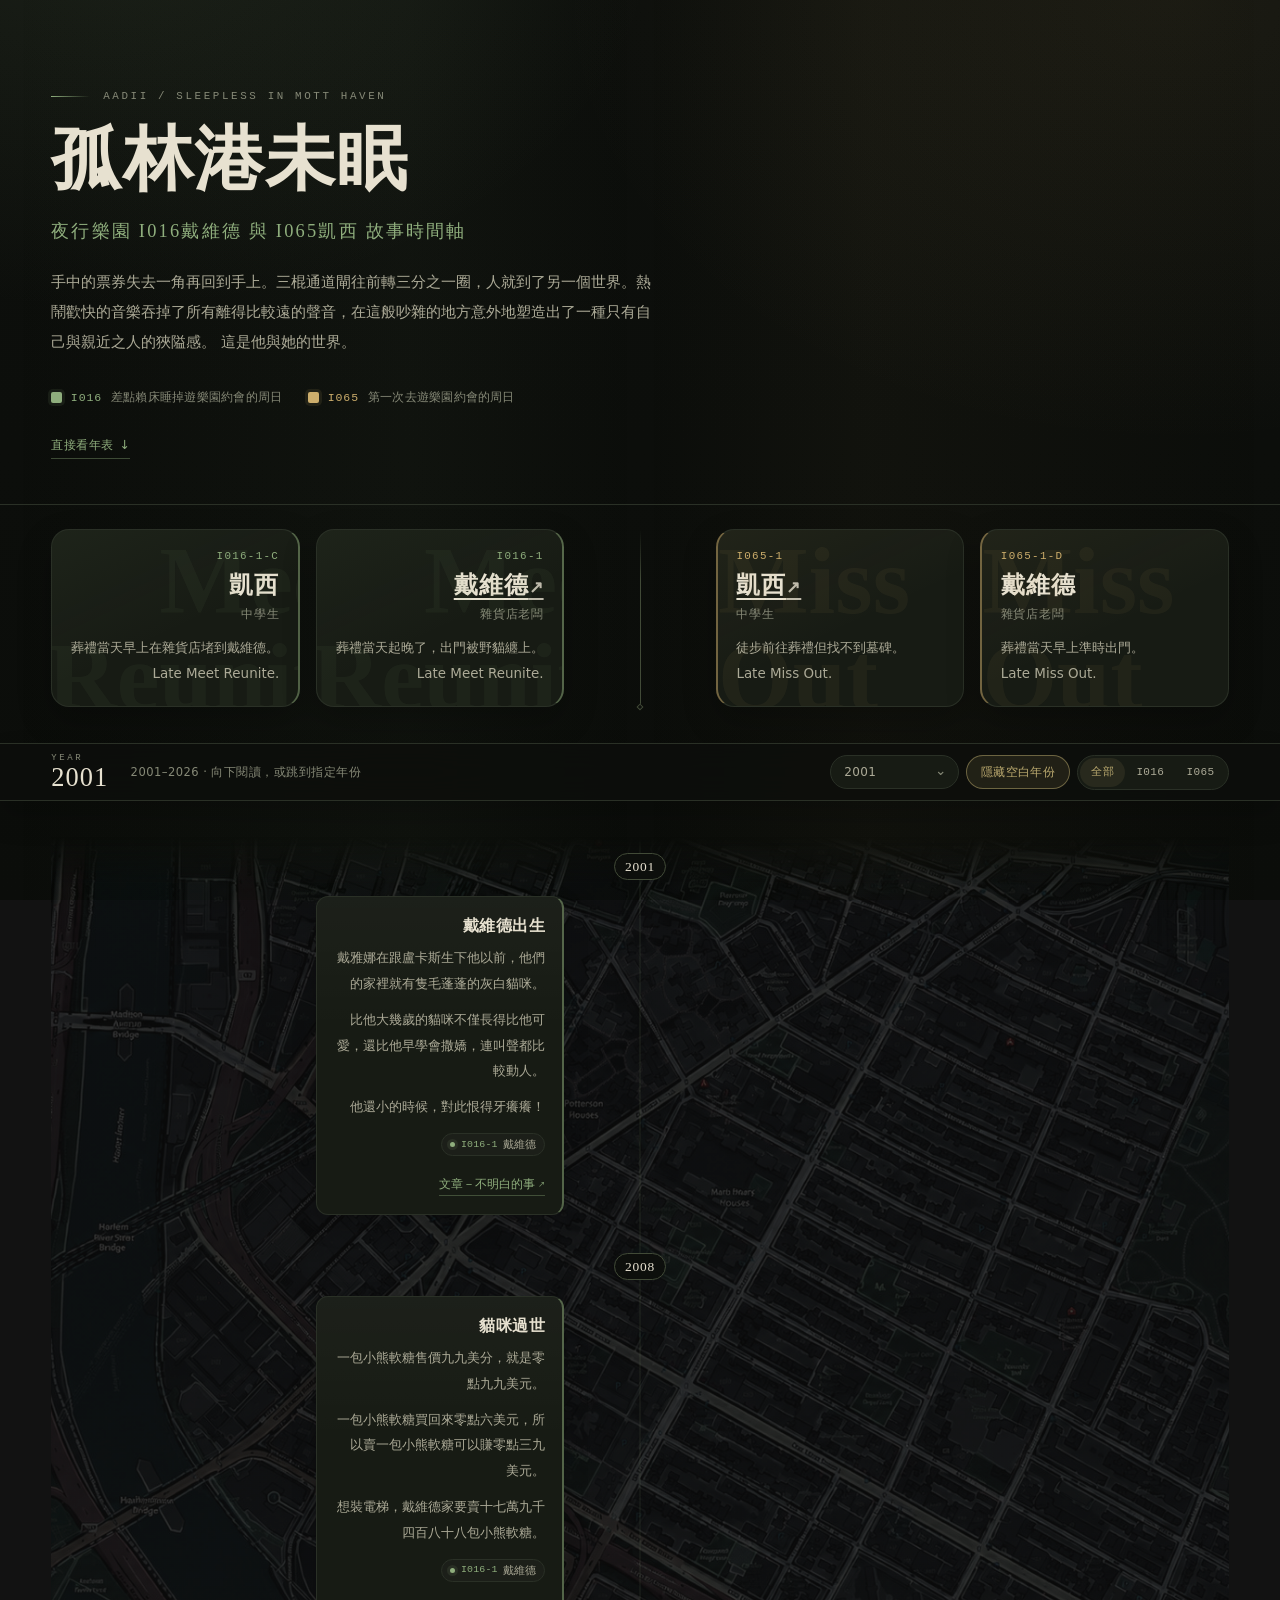
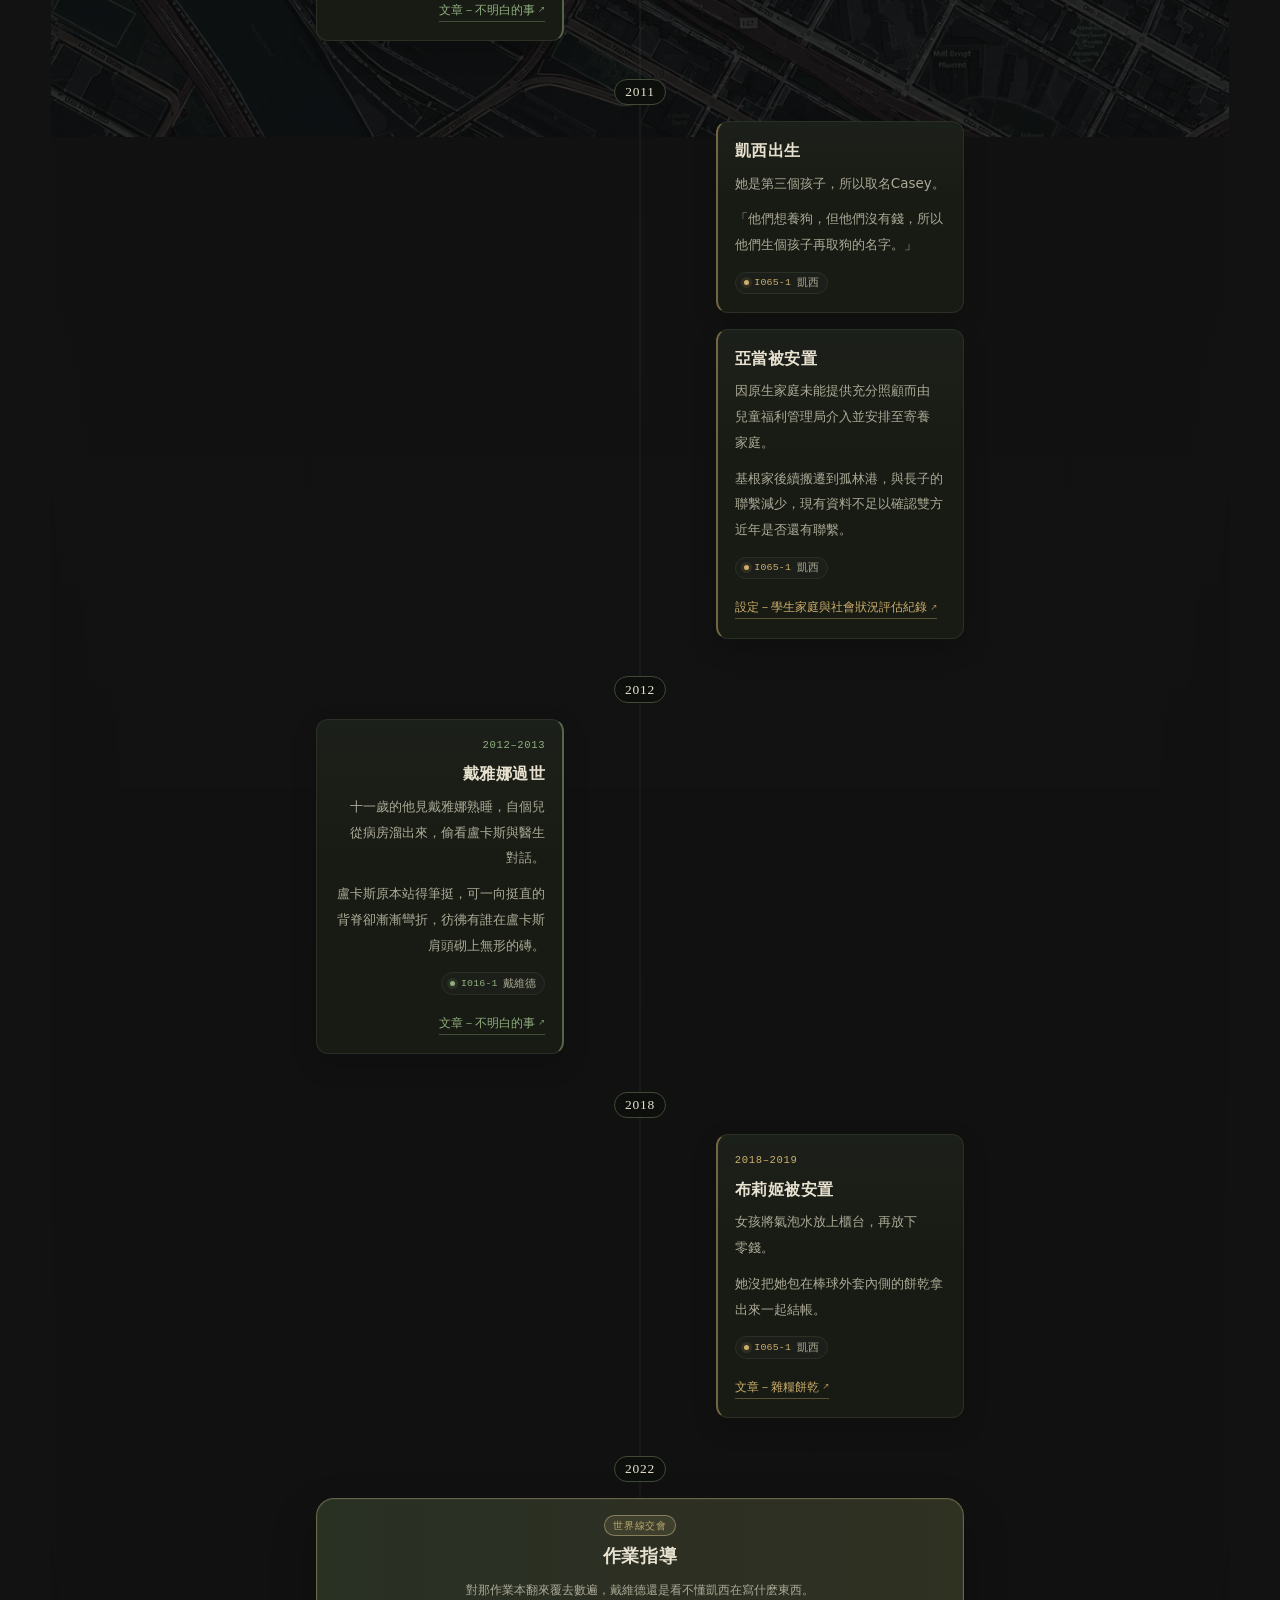
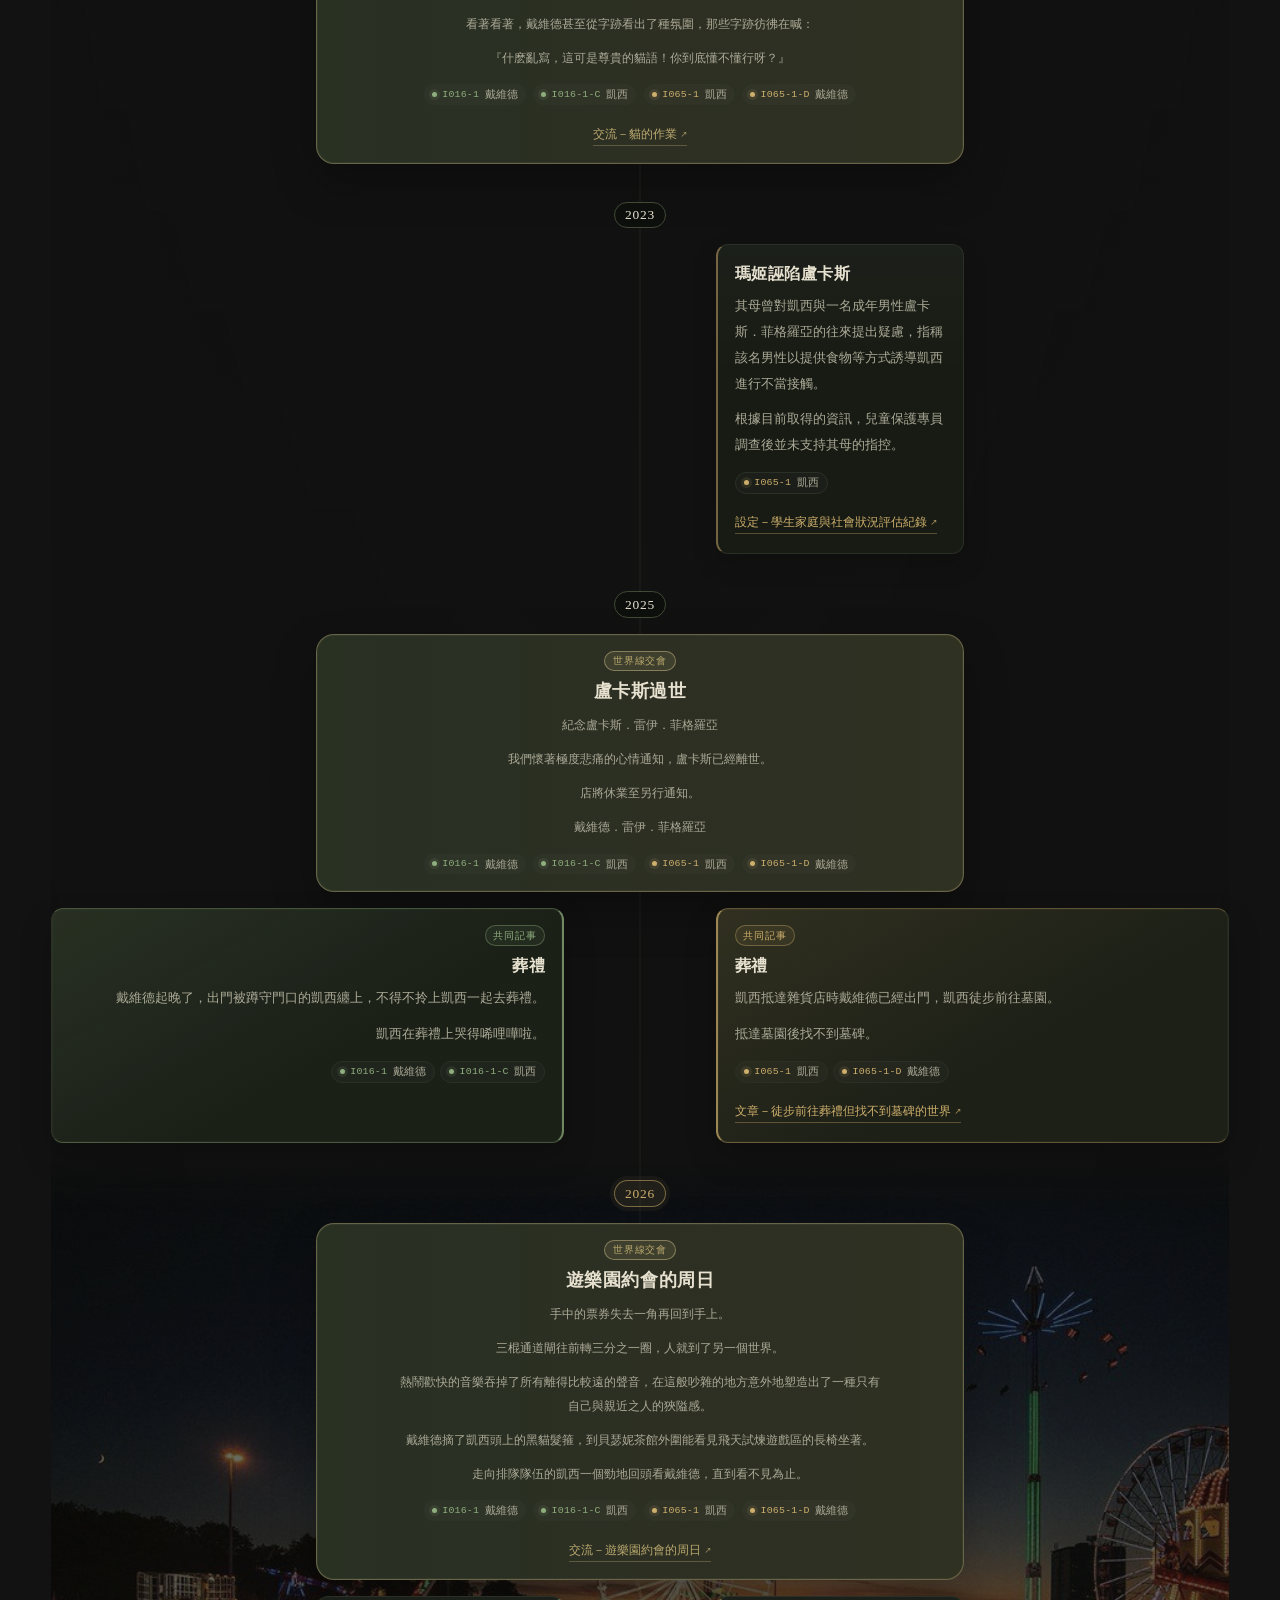
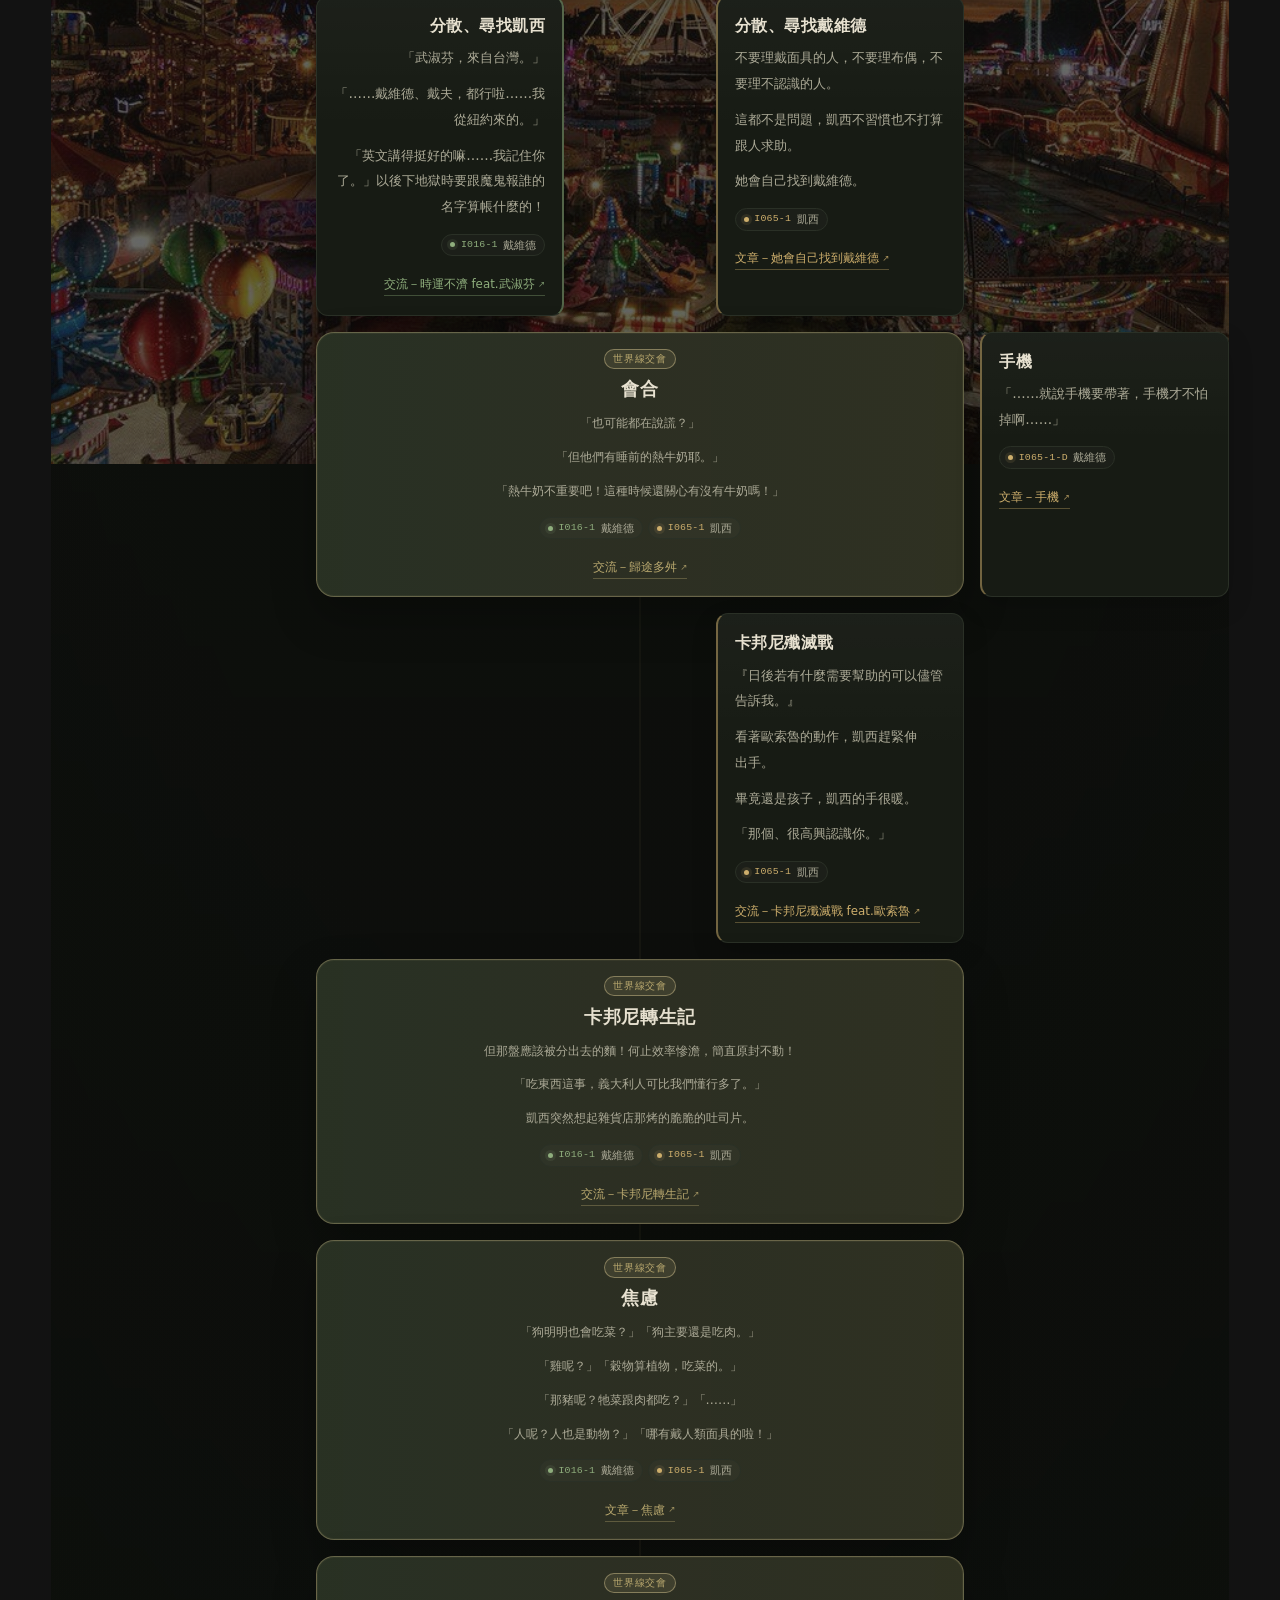
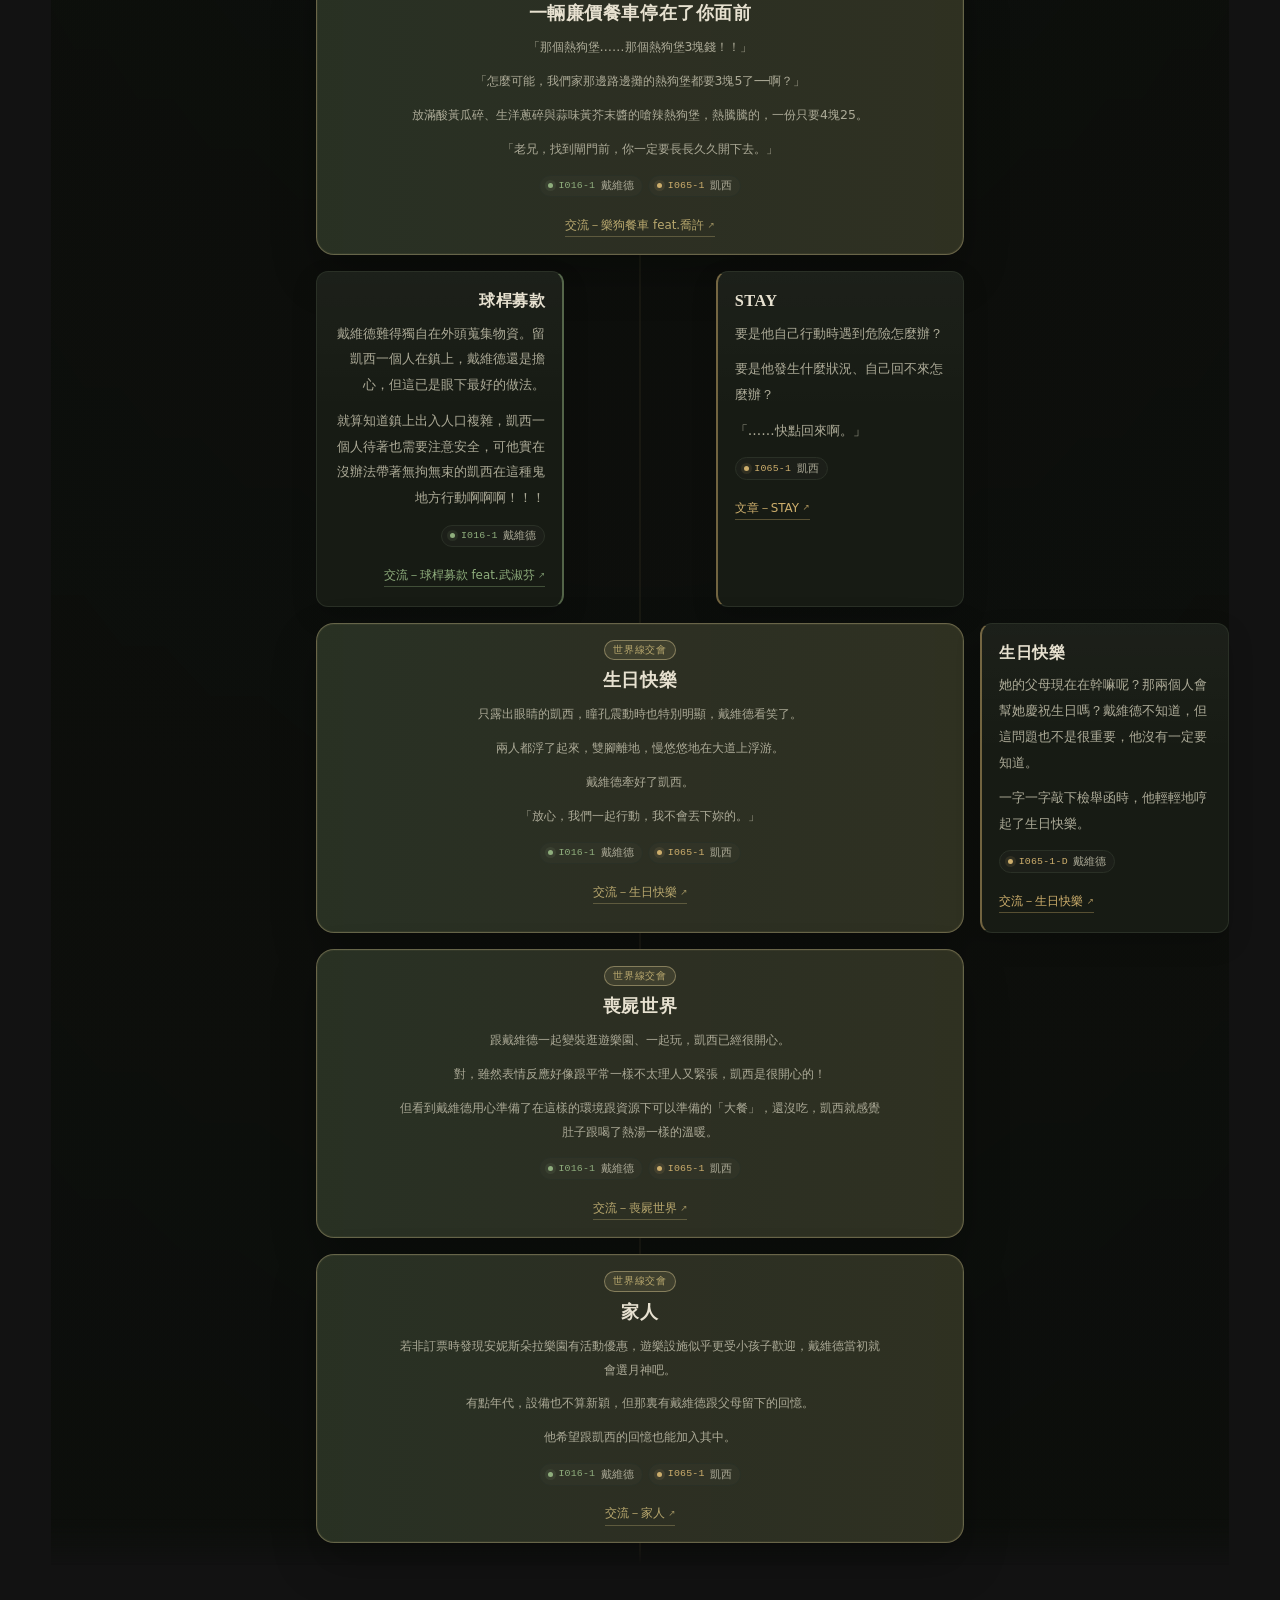
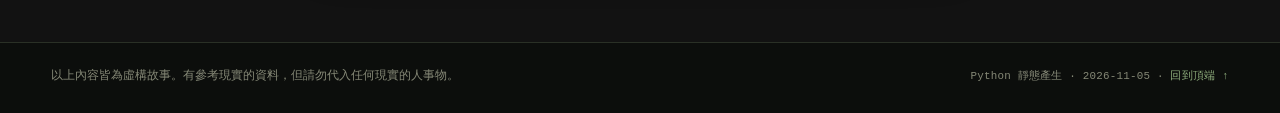
==== commit 25866d08: "移除多餘檔案、新增背景圖、新增故事內容" ====
--- a/docs/index.html
+++ b/docs/index.html
@@ -81,9 +81,11 @@
 </div>
   <main class="timeline-wrap wrap">
     <div class="timeline" id="timeline" role="region" style="--slots:2" data-start-year="2001" data-end-year="2026" aria-label="2001 年至 2026 年角色年表">
+  <div class="timeline__bg timeline__bg--base" aria-hidden="true" style="--bg-opacity:0.500"><img class="timeline__bg-image" src="assets/backgrounds/map.jpg" alt="" decoding="async"></div>
+  <div class="timeline__bg timeline__bg--segment" data-bg-start-year="2026" data-bg-start-row="1" data-bg-end-year="" data-bg-end-row="" aria-hidden="true" style="--bg-opacity:0.600"><img class="timeline__bg-image" src="assets/backgrounds/themepark.jpg" alt="" decoding="async"></div>
   <div class="band band--content" id="year-2001" data-year="2001">
     <h2 class="band__year" id="year-label-2001"><span class="band__year-value">2001</span></h2>
-    <article class="entry entry--left tone--moss" id="evt-2001-i016-birth" data-year="2001" data-side="left" data-worlds="I016" aria-labelledby="evt-2001-i016-birth-title" style="--row:2;--m-row:2;--col-start:2;--col-end:3">
+    <article class="entry entry--left tone--moss" id="evt-2001-i016-birth" data-year="2001" data-row="1" data-side="left" data-worlds="I016" aria-labelledby="evt-2001-i016-birth-title" style="--row:2;--m-row:2;--col-start:2;--col-end:3">
         <h3 class="entry__title" id="evt-2001-i016-birth-title">戴維德出生</h3>
         <div class="entry__body">
           <p>戴雅娜在跟盧卡斯生下他以前，他們的家裡就有隻毛蓬蓬的灰白貓咪。</p>
@@ -120,7 +122,7 @@
   </div>
   <div class="band band--content" id="year-2008" data-year="2008">
     <h2 class="band__year" id="year-label-2008"><span class="band__year-value">2008</span></h2>
-    <article class="entry entry--left tone--moss" id="evt-2008-i016-childhood" data-year="2008" data-side="left" data-worlds="I016" aria-labelledby="evt-2008-i016-childhood-title" style="--row:2;--m-row:2;--col-start:2;--col-end:3">
+    <article class="entry entry--left tone--moss" id="evt-2008-i016-childhood" data-year="2008" data-row="1" data-side="left" data-worlds="I016" aria-labelledby="evt-2008-i016-childhood-title" style="--row:2;--m-row:2;--col-start:2;--col-end:3">
         <h3 class="entry__title" id="evt-2008-i016-childhood-title">貓咪過世</h3>
         <div class="entry__body">
           <p>一包小熊軟糖售價九九美分，就是零點九九美元。</p>
@@ -141,7 +143,7 @@
   </div>
   <div class="band band--content" id="year-2011" data-year="2011">
     <h2 class="band__year" id="year-label-2011"><span class="band__year-value">2011</span></h2>
-    <article class="entry entry--right tone--amber" id="evt-2011-i065-birth" data-year="2011" data-side="right" data-worlds="I065" aria-labelledby="evt-2011-i065-birth-title" style="--row:2;--m-row:2;--col-start:4;--col-end:5">
+    <article class="entry entry--right tone--amber" id="evt-2011-i065-birth" data-year="2011" data-row="1" data-side="right" data-worlds="I065" aria-labelledby="evt-2011-i065-birth-title" style="--row:2;--m-row:2;--col-start:4;--col-end:5">
         <h3 class="entry__title" id="evt-2011-i065-birth-title">凱西出生</h3>
         <div class="entry__body">
           <p>她是第三個孩子，所以取名Casey。</p>
@@ -149,7 +151,7 @@
         </div>
         <ul class="entry__cast" aria-label="登場角色"><li class="chip tone--amber"><span class="chip__dot" aria-hidden="true"></span><span class="chip__code">I065-1</span><span class="chip__name">凱西</span></li></ul>
       </article>
-    <article class="entry entry--right tone--amber" id="evt-2011-i065-adam" data-year="2011" data-side="right" data-worlds="I065" aria-labelledby="evt-2011-i065-adam-title" style="--row:3;--m-row:3;--col-start:4;--col-end:5">
+    <article class="entry entry--right tone--amber" id="evt-2011-i065-adam" data-year="2011" data-row="2" data-side="right" data-worlds="I065" aria-labelledby="evt-2011-i065-adam-title" style="--row:3;--m-row:3;--col-start:4;--col-end:5">
         <h3 class="entry__title" id="evt-2011-i065-adam-title">亞當被安置</h3>
         <div class="entry__body">
           <p>因原生家庭未能提供充分照顧而由兒童福利管理局介入並安排至寄養家庭。</p>
@@ -161,7 +163,7 @@
   </div>
   <div class="band band--content" id="year-2012" data-year="2012">
     <h2 class="band__year" id="year-label-2012"><span class="band__year-value">2012</span></h2>
-    <article class="entry entry--left tone--moss" id="evt-2012-i016-childhood" data-year="2012" data-side="left" data-worlds="I016" aria-labelledby="evt-2012-i016-childhood-title" style="--row:2;--m-row:2;--col-start:2;--col-end:3">
+    <article class="entry entry--left tone--moss" id="evt-2012-i016-childhood" data-year="2012" data-row="1" data-side="left" data-worlds="I016" aria-labelledby="evt-2012-i016-childhood-title" style="--row:2;--m-row:2;--col-start:2;--col-end:3">
         <div class="entry__meta"><span class="entry__range">2012–2013</span></div>
         <h3 class="entry__title" id="evt-2012-i016-childhood-title">戴雅娜過世</h3>
         <div class="entry__body">
@@ -194,7 +196,7 @@
   </div>
   <div class="band band--content" id="year-2018" data-year="2018">
     <h2 class="band__year" id="year-label-2018"><span class="band__year-value">2018</span></h2>
-    <article class="entry entry--right tone--amber" id="evt-2018-i065-childhood" data-year="2018" data-side="right" data-worlds="I065" aria-labelledby="evt-2018-i065-childhood-title" style="--row:2;--m-row:2;--col-start:4;--col-end:5">
+    <article class="entry entry--right tone--amber" id="evt-2018-i065-childhood" data-year="2018" data-row="1" data-side="right" data-worlds="I065" aria-labelledby="evt-2018-i065-childhood-title" style="--row:2;--m-row:2;--col-start:4;--col-end:5">
         <div class="entry__meta"><span class="entry__range">2018–2019</span></div>
         <h3 class="entry__title" id="evt-2018-i065-childhood-title">布莉姬被安置</h3>
         <div class="entry__body">
@@ -219,7 +221,7 @@
   </div>
   <div class="band band--content" id="year-2022" data-year="2022">
     <h2 class="band__year" id="year-label-2022"><span class="band__year-value">2022</span></h2>
-    <article class="entry entry--bridge tone--shared" id="evt-2022-common-homework" data-year="2022" data-side="bridge" data-worlds="I016 I065" aria-labelledby="evt-2022-common-homework-title" style="--row:2;--m-row:2;--col-start:2;--col-end:5">
+    <article class="entry entry--bridge tone--shared" id="evt-2022-common-homework" data-year="2022" data-row="1" data-side="bridge" data-worlds="I016 I065" aria-labelledby="evt-2022-common-homework-title" style="--row:2;--m-row:2;--col-start:2;--col-end:5">
         <div class="entry__meta"><span class="entry__badge entry__badge--bridge">世界線交會</span></div>
         <h3 class="entry__title" id="evt-2022-common-homework-title">作業指導</h3>
         <div class="entry__body">
@@ -233,7 +235,7 @@
   </div>
   <div class="band band--content" id="year-2023" data-year="2023">
     <h2 class="band__year" id="year-label-2023"><span class="band__year-value">2023</span></h2>
-    <article class="entry entry--right tone--amber" id="evt-2023-i065-lie" data-year="2023" data-side="right" data-worlds="I065" aria-labelledby="evt-2023-i065-lie-title" style="--row:2;--m-row:2;--col-start:4;--col-end:5">
+    <article class="entry entry--right tone--amber" id="evt-2023-i065-lie" data-year="2023" data-row="1" data-side="right" data-worlds="I065" aria-labelledby="evt-2023-i065-lie-title" style="--row:2;--m-row:2;--col-start:4;--col-end:5">
         <h3 class="entry__title" id="evt-2023-i065-lie-title">瑪姬誣陷盧卡斯</h3>
         <div class="entry__body">
           <p>其母曾對凱西與一名成年男性盧卡斯．菲格羅亞的往來提出疑慮，指稱該名男性以提供食物等方式誘導凱西進行不當接觸。</p>
@@ -249,7 +251,7 @@
   </div>
   <div class="band band--content" id="year-2025" data-year="2025">
     <h2 class="band__year" id="year-label-2025"><span class="band__year-value">2025</span></h2>
-    <article class="entry entry--bridge tone--shared" id="evt-2025-common-lucas" data-year="2025" data-side="bridge" data-worlds="I016 I065" aria-labelledby="evt-2025-common-lucas-title" style="--row:2;--m-row:2;--col-start:2;--col-end:5">
+    <article class="entry entry--bridge tone--shared" id="evt-2025-common-lucas" data-year="2025" data-row="1" data-side="bridge" data-worlds="I016 I065" aria-labelledby="evt-2025-common-lucas-title" style="--row:2;--m-row:2;--col-start:2;--col-end:5">
         <div class="entry__meta"><span class="entry__badge entry__badge--bridge">世界線交會</span></div>
         <h3 class="entry__title" id="evt-2025-common-lucas-title">盧卡斯過世</h3>
         <div class="entry__body">
@@ -260,7 +262,7 @@
         </div>
         <ul class="entry__cast" aria-label="登場角色"><li class="chip tone--moss"><span class="chip__dot" aria-hidden="true"></span><span class="chip__code">I016-1</span><span class="chip__name">戴維德</span></li><li class="chip tone--moss"><span class="chip__dot" aria-hidden="true"></span><span class="chip__code">I016-1-C</span><span class="chip__name">凱西</span></li><li class="chip tone--amber"><span class="chip__dot" aria-hidden="true"></span><span class="chip__code">I065-1</span><span class="chip__name">凱西</span></li><li class="chip tone--amber"><span class="chip__dot" aria-hidden="true"></span><span class="chip__code">I065-1-D</span><span class="chip__name">戴維德</span></li></ul>
       </article>
-    <article class="entry entry--left entry--merged tone--moss" id="evt-2025-i016-funeral" data-year="2025" data-side="left" data-worlds="I016" aria-labelledby="evt-2025-i016-funeral-title" style="--row:3;--m-row:3;--col-start:1;--col-end:3">
+    <article class="entry entry--left entry--merged tone--moss" id="evt-2025-i016-funeral" data-year="2025" data-row="2" data-side="left" data-worlds="I016" aria-labelledby="evt-2025-i016-funeral-title" style="--row:3;--m-row:3;--col-start:1;--col-end:3">
         <div class="entry__meta"><span class="entry__badge">共同記事</span></div>
         <h3 class="entry__title" id="evt-2025-i016-funeral-title">葬禮</h3>
         <div class="entry__body">
@@ -269,7 +271,7 @@
         </div>
         <ul class="entry__cast" aria-label="登場角色"><li class="chip tone--moss"><span class="chip__dot" aria-hidden="true"></span><span class="chip__code">I016-1</span><span class="chip__name">戴維德</span></li><li class="chip tone--moss"><span class="chip__dot" aria-hidden="true"></span><span class="chip__code">I016-1-C</span><span class="chip__name">凱西</span></li></ul>
       </article>
-    <article class="entry entry--right entry--merged tone--amber" id="evt-2025-i065-funeral" data-year="2025" data-side="right" data-worlds="I065" aria-labelledby="evt-2025-i065-funeral-title" style="--row:3;--m-row:4;--col-start:4;--col-end:6">
+    <article class="entry entry--right entry--merged tone--amber" id="evt-2025-i065-funeral" data-year="2025" data-row="2" data-side="right" data-worlds="I065" aria-labelledby="evt-2025-i065-funeral-title" style="--row:3;--m-row:4;--col-start:4;--col-end:6">
         <div class="entry__meta"><span class="entry__badge">共同記事</span></div>
         <h3 class="entry__title" id="evt-2025-i065-funeral-title">葬禮</h3>
         <div class="entry__body">
@@ -282,7 +284,7 @@
   </div>
   <div class="band band--content band--now" id="year-2026" data-year="2026">
     <h2 class="band__year" id="year-label-2026"><span class="band__year-value">2026</span><span class="sr-only">（現在）</span></h2>
-    <article class="entry entry--bridge tone--shared" id="evt-2026-common-into" data-year="2026" data-side="bridge" data-worlds="I016 I065" aria-labelledby="evt-2026-common-into-title" style="--row:2;--m-row:2;--col-start:2;--col-end:5">
+    <article class="entry entry--bridge tone--shared" id="evt-2026-common-into" data-year="2026" data-row="1" data-side="bridge" data-worlds="I016 I065" aria-labelledby="evt-2026-common-into-title" style="--row:2;--m-row:2;--col-start:2;--col-end:5">
         <div class="entry__meta"><span class="entry__badge entry__badge--bridge">世界線交會</span></div>
         <h3 class="entry__title" id="evt-2026-common-into-title">遊樂園約會的周日</h3>
         <div class="entry__body">
@@ -295,7 +297,7 @@
         <ul class="entry__cast" aria-label="登場角色"><li class="chip tone--moss"><span class="chip__dot" aria-hidden="true"></span><span class="chip__code">I016-1</span><span class="chip__name">戴維德</span></li><li class="chip tone--moss"><span class="chip__dot" aria-hidden="true"></span><span class="chip__code">I016-1-C</span><span class="chip__name">凱西</span></li><li class="chip tone--amber"><span class="chip__dot" aria-hidden="true"></span><span class="chip__code">I065-1</span><span class="chip__name">凱西</span></li><li class="chip tone--amber"><span class="chip__dot" aria-hidden="true"></span><span class="chip__code">I065-1-D</span><span class="chip__name">戴維德</span></li></ul>
         <ul class="entry__links" aria-label="相關連結"><li><a href="https://www.plurk.com/p/3jb2laqnlv" target="_blank" rel="noopener noreferrer">交流－遊樂園約會的周日<span class="sr-only">（另開新視窗）</span><span class="link-arrow" aria-hidden="true">↗</span></a></li></ul>
       </article>
-    <article class="entry entry--left tone--moss" id="evt-2026-i016-unlucky" data-year="2026" data-side="left" data-worlds="I016" aria-labelledby="evt-2026-i016-unlucky-title" style="--row:3;--m-row:3;--col-start:2;--col-end:3">
+    <article class="entry entry--left tone--moss" id="evt-2026-i016-unlucky" data-year="2026" data-row="2" data-side="left" data-worlds="I016" aria-labelledby="evt-2026-i016-unlucky-title" style="--row:3;--m-row:3;--col-start:2;--col-end:3">
         <h3 class="entry__title" id="evt-2026-i016-unlucky-title">分散、尋找凱西</h3>
         <div class="entry__body">
           <p>「武淑芬，來自台灣。」</p>
@@ -305,7 +307,7 @@
         <ul class="entry__cast" aria-label="登場角色"><li class="chip tone--moss"><span class="chip__dot" aria-hidden="true"></span><span class="chip__code">I016-1</span><span class="chip__name">戴維德</span></li></ul>
         <ul class="entry__links" aria-label="相關連結"><li><a href="https://www.plurk.com/p/3jbcafb2ki" target="_blank" rel="noopener noreferrer">交流－時運不濟 feat.武淑芬<span class="sr-only">（另開新視窗）</span><span class="link-arrow" aria-hidden="true">↗</span></a></li></ul>
       </article>
-    <article class="entry entry--right tone--amber" id="evt-2026-i065-searching" data-year="2026" data-side="right" data-worlds="I065" aria-labelledby="evt-2026-i065-searching-title" style="--row:3;--m-row:4;--col-start:4;--col-end:5">
+    <article class="entry entry--right tone--amber" id="evt-2026-i065-searching" data-year="2026" data-row="2" data-side="right" data-worlds="I065" aria-labelledby="evt-2026-i065-searching-title" style="--row:3;--m-row:4;--col-start:4;--col-end:5">
         <h3 class="entry__title" id="evt-2026-i065-searching-title">分散、尋找戴維德</h3>
         <div class="entry__body">
           <p>不要理戴面具的人，不要理布偶，不要理不認識的人。</p>
@@ -315,7 +317,7 @@
         <ul class="entry__cast" aria-label="登場角色"><li class="chip tone--amber"><span class="chip__dot" aria-hidden="true"></span><span class="chip__code">I065-1</span><span class="chip__name">凱西</span></li></ul>
         <ul class="entry__links" aria-label="相關連結"><li><a href="https://www.plurk.com/p/3jb4olgjd1" target="_blank" rel="noopener noreferrer">文章－她會自己找到戴維德<span class="sr-only">（另開新視窗）</span><span class="link-arrow" aria-hidden="true">↗</span></a></li></ul>
       </article>
-    <article class="entry entry--bridge tone--shared" id="evt-2026-common-meet" data-year="2026" data-side="bridge" data-worlds="I016 I065" aria-labelledby="evt-2026-common-meet-title" style="--row:4;--m-row:5;--col-start:2;--col-end:5">
+    <article class="entry entry--bridge tone--shared" id="evt-2026-common-meet" data-year="2026" data-row="3" data-side="bridge" data-worlds="I016 I065" aria-labelledby="evt-2026-common-meet-title" style="--row:4;--m-row:5;--col-start:2;--col-end:5">
         <div class="entry__meta"><span class="entry__badge entry__badge--bridge">世界線交會</span></div>
         <h3 class="entry__title" id="evt-2026-common-meet-title">會合</h3>
         <div class="entry__body">
@@ -326,7 +328,7 @@
         <ul class="entry__cast" aria-label="登場角色"><li class="chip tone--moss"><span class="chip__dot" aria-hidden="true"></span><span class="chip__code">I016-1</span><span class="chip__name">戴維德</span></li><li class="chip tone--amber"><span class="chip__dot" aria-hidden="true"></span><span class="chip__code">I065-1</span><span class="chip__name">凱西</span></li></ul>
         <ul class="entry__links" aria-label="相關連結"><li><a href="https://www.plurk.com/p/3jbjqgo3e5" target="_blank" rel="noopener noreferrer">交流－歸途多舛<span class="sr-only">（另開新視窗）</span><span class="link-arrow" aria-hidden="true">↗</span></a></li></ul>
       </article>
-    <article class="entry entry--right tone--amber" id="evt-2026-i065-smartphone" data-year="2026" data-side="right" data-worlds="I065" aria-labelledby="evt-2026-i065-smartphone-title" style="--row:4;--m-row:6;--col-start:5;--col-end:6">
+    <article class="entry entry--right tone--amber" id="evt-2026-i065-smartphone" data-year="2026" data-row="3" data-side="right" data-worlds="I065" aria-labelledby="evt-2026-i065-smartphone-title" style="--row:4;--m-row:6;--col-start:5;--col-end:6">
         <h3 class="entry__title" id="evt-2026-i065-smartphone-title">手機</h3>
         <div class="entry__body">
           <p>「……就說手機要帶著，手機才不怕掉啊……」</p>
@@ -334,7 +336,7 @@
         <ul class="entry__cast" aria-label="登場角色"><li class="chip tone--amber"><span class="chip__dot" aria-hidden="true"></span><span class="chip__code">I065-1-D</span><span class="chip__name">戴維德</span></li></ul>
         <ul class="entry__links" aria-label="相關連結"><li><a href="https://www.plurk.com/p/3jbnoule5e" target="_blank" rel="noopener noreferrer">文章－手機<span class="sr-only">（另開新視窗）</span><span class="link-arrow" aria-hidden="true">↗</span></a></li></ul>
       </article>
-    <article class="entry entry--right tone--amber" id="evt-2026-i065-carbonara" data-year="2026" data-side="right" data-worlds="I065" aria-labelledby="evt-2026-i065-carbonara-title" style="--row:5;--m-row:7;--col-start:4;--col-end:5">
+    <article class="entry entry--right tone--amber" id="evt-2026-i065-carbonara" data-year="2026" data-row="4" data-side="right" data-worlds="I065" aria-labelledby="evt-2026-i065-carbonara-title" style="--row:5;--m-row:7;--col-start:4;--col-end:5">
         <h3 class="entry__title" id="evt-2026-i065-carbonara-title">卡邦尼殲滅戰</h3>
         <div class="entry__body">
           <p>『日後若有什麼需要幫助的可以儘管告訴我。』</p>
@@ -345,7 +347,7 @@
         <ul class="entry__cast" aria-label="登場角色"><li class="chip tone--amber"><span class="chip__dot" aria-hidden="true"></span><span class="chip__code">I065-1</span><span class="chip__name">凱西</span></li></ul>
         <ul class="entry__links" aria-label="相關連結"><li><a href="https://www.plurk.com/p/3jbcg0f3xs" target="_blank" rel="noopener noreferrer">交流－卡邦尼殲滅戰 feat.歐索魯<span class="sr-only">（另開新視窗）</span><span class="link-arrow" aria-hidden="true">↗</span></a></li></ul>
       </article>
-    <article class="entry entry--bridge tone--shared" id="evt-2026-common-carbonara" data-year="2026" data-side="bridge" data-worlds="I016 I065" aria-labelledby="evt-2026-common-carbonara-title" style="--row:6;--m-row:8;--col-start:2;--col-end:5">
+    <article class="entry entry--bridge tone--shared" id="evt-2026-common-carbonara" data-year="2026" data-row="5" data-side="bridge" data-worlds="I016 I065" aria-labelledby="evt-2026-common-carbonara-title" style="--row:6;--m-row:8;--col-start:2;--col-end:5">
         <div class="entry__meta"><span class="entry__badge entry__badge--bridge">世界線交會</span></div>
         <h3 class="entry__title" id="evt-2026-common-carbonara-title">卡邦尼轉生記</h3>
         <div class="entry__body">
@@ -356,7 +358,7 @@
         <ul class="entry__cast" aria-label="登場角色"><li class="chip tone--moss"><span class="chip__dot" aria-hidden="true"></span><span class="chip__code">I016-1</span><span class="chip__name">戴維德</span></li><li class="chip tone--amber"><span class="chip__dot" aria-hidden="true"></span><span class="chip__code">I065-1</span><span class="chip__name">凱西</span></li></ul>
         <ul class="entry__links" aria-label="相關連結"><li><a href="https://www.plurk.com/p/3jbjsh0lai" target="_blank" rel="noopener noreferrer">交流－卡邦尼轉生記<span class="sr-only">（另開新視窗）</span><span class="link-arrow" aria-hidden="true">↗</span></a></li></ul>
       </article>
-    <article class="entry entry--bridge tone--shared" id="evt-2026-common-anxiety" data-year="2026" data-side="bridge" data-worlds="I016 I065" aria-labelledby="evt-2026-common-anxiety-title" style="--row:7;--m-row:9;--col-start:2;--col-end:5">
+    <article class="entry entry--bridge tone--shared" id="evt-2026-common-anxiety" data-year="2026" data-row="6" data-side="bridge" data-worlds="I016 I065" aria-labelledby="evt-2026-common-anxiety-title" style="--row:7;--m-row:9;--col-start:2;--col-end:5">
         <div class="entry__meta"><span class="entry__badge entry__badge--bridge">世界線交會</span></div>
         <h3 class="entry__title" id="evt-2026-common-anxiety-title">焦慮</h3>
         <div class="entry__body">
@@ -368,7 +370,38 @@
         <ul class="entry__cast" aria-label="登場角色"><li class="chip tone--moss"><span class="chip__dot" aria-hidden="true"></span><span class="chip__code">I016-1</span><span class="chip__name">戴維德</span></li><li class="chip tone--amber"><span class="chip__dot" aria-hidden="true"></span><span class="chip__code">I065-1</span><span class="chip__name">凱西</span></li></ul>
         <ul class="entry__links" aria-label="相關連結"><li><a href="https://www.plurk.com/p/3jc6knpo88" target="_blank" rel="noopener noreferrer">文章－焦慮<span class="sr-only">（另開新視窗）</span><span class="link-arrow" aria-hidden="true">↗</span></a></li></ul>
       </article>
-    <article class="entry entry--bridge tone--shared" id="evt-2026-common-birthday" data-year="2026" data-side="bridge" data-worlds="I016 I065" aria-labelledby="evt-2026-common-birthday-title" style="--row:8;--m-row:10;--col-start:2;--col-end:5">
+    <article class="entry entry--bridge tone--shared" id="evt-2026-common-hotdog" data-year="2026" data-row="7" data-side="bridge" data-worlds="I016 I065" aria-labelledby="evt-2026-common-hotdog-title" style="--row:8;--m-row:10;--col-start:2;--col-end:5">
+        <div class="entry__meta"><span class="entry__badge entry__badge--bridge">世界線交會</span></div>
+        <h3 class="entry__title" id="evt-2026-common-hotdog-title">一輛廉價餐車停在了你面前</h3>
+        <div class="entry__body">
+          <p>「那個熱狗堡……那個熱狗堡3塊錢！！」</p>
+          <p>「怎麼可能，我們家那邊路邊攤的熱狗堡都要3塊5了──啊？」</p>
+          <p>放滿酸黃瓜碎、生洋蔥碎與蒜味黃芥末醬的嗆辣熱狗堡，熱騰騰的，一份只要4塊25。</p>
+          <p>「老兄，找到閘門前，你一定要長長久久開下去。」</p>
+        </div>
+        <ul class="entry__cast" aria-label="登場角色"><li class="chip tone--moss"><span class="chip__dot" aria-hidden="true"></span><span class="chip__code">I016-1</span><span class="chip__name">戴維德</span></li><li class="chip tone--amber"><span class="chip__dot" aria-hidden="true"></span><span class="chip__code">I065-1</span><span class="chip__name">凱西</span></li></ul>
+        <ul class="entry__links" aria-label="相關連結"><li><a href="https://www.plurk.com/p/3jak1io0pw" target="_blank" rel="noopener noreferrer">交流－樂狗餐車 feat.喬許<span class="sr-only">（另開新視窗）</span><span class="link-arrow" aria-hidden="true">↗</span></a></li></ul>
+      </article>
+    <article class="entry entry--left tone--moss" id="evt-2026-i016-fundraising" data-year="2026" data-row="8" data-side="left" data-worlds="I016" aria-labelledby="evt-2026-i016-fundraising-title" style="--row:9;--m-row:11;--col-start:2;--col-end:3">
+        <h3 class="entry__title" id="evt-2026-i016-fundraising-title">球桿募款</h3>
+        <div class="entry__body">
+          <p>戴維德難得獨自在外頭蒐集物資。留凱西一個人在鎮上，戴維德還是擔心，但這已是眼下最好的做法。</p>
+          <p>就算知道鎮上出入人口複雜，凱西一個人待著也需要注意安全，可他實在沒辦法帶著無拘無束的凱西在這種鬼地方行動啊啊啊！！！</p>
+        </div>
+        <ul class="entry__cast" aria-label="登場角色"><li class="chip tone--moss"><span class="chip__dot" aria-hidden="true"></span><span class="chip__code">I016-1</span><span class="chip__name">戴維德</span></li></ul>
+        <ul class="entry__links" aria-label="相關連結"><li><a href="https://www.plurk.com/p/3jcndnwpj2" target="_blank" rel="noopener noreferrer">交流－球桿募款 feat.武淑芬<span class="sr-only">（另開新視窗）</span><span class="link-arrow" aria-hidden="true">↗</span></a></li></ul>
+      </article>
+    <article class="entry entry--right tone--amber" id="evt-2026-i065-stay" data-year="2026" data-row="8" data-side="right" data-worlds="I065" aria-labelledby="evt-2026-i065-stay-title" style="--row:9;--m-row:12;--col-start:4;--col-end:5">
+        <h3 class="entry__title" id="evt-2026-i065-stay-title">STAY</h3>
+        <div class="entry__body">
+          <p>要是他自己行動時遇到危險怎麼辦？</p>
+          <p>要是他發生什麼狀況、自己回不來怎麼辦？</p>
+          <p>「……快點回來啊。」</p>
+        </div>
+        <ul class="entry__cast" aria-label="登場角色"><li class="chip tone--amber"><span class="chip__dot" aria-hidden="true"></span><span class="chip__code">I065-1</span><span class="chip__name">凱西</span></li></ul>
+        <ul class="entry__links" aria-label="相關連結"><li><a href="https://www.plurk.com/p/3jct1mz487" target="_blank" rel="noopener noreferrer">文章－STAY<span class="sr-only">（另開新視窗）</span><span class="link-arrow" aria-hidden="true">↗</span></a></li></ul>
+      </article>
+    <article class="entry entry--bridge tone--shared" id="evt-2026-common-birthday" data-year="2026" data-row="9" data-side="bridge" data-worlds="I016 I065" aria-labelledby="evt-2026-common-birthday-title" style="--row:10;--m-row:13;--col-start:2;--col-end:5">
         <div class="entry__meta"><span class="entry__badge entry__badge--bridge">世界線交會</span></div>
         <h3 class="entry__title" id="evt-2026-common-birthday-title">生日快樂</h3>
         <div class="entry__body">
@@ -380,7 +413,7 @@
         <ul class="entry__cast" aria-label="登場角色"><li class="chip tone--moss"><span class="chip__dot" aria-hidden="true"></span><span class="chip__code">I016-1</span><span class="chip__name">戴維德</span></li><li class="chip tone--amber"><span class="chip__dot" aria-hidden="true"></span><span class="chip__code">I065-1</span><span class="chip__name">凱西</span></li></ul>
         <ul class="entry__links" aria-label="相關連結"><li><a href="https://www.plurk.com/p/3jc7lonhzy" target="_blank" rel="noopener noreferrer">交流－生日快樂<span class="sr-only">（另開新視窗）</span><span class="link-arrow" aria-hidden="true">↗</span></a></li></ul>
       </article>
-    <article class="entry entry--right tone--amber" id="evt-2026-i065-birthday" data-year="2026" data-side="right" data-worlds="I065" aria-labelledby="evt-2026-i065-birthday-title" style="--row:8;--m-row:11;--col-start:5;--col-end:6">
+    <article class="entry entry--right tone--amber" id="evt-2026-i065-birthday" data-year="2026" data-row="9" data-side="right" data-worlds="I065" aria-labelledby="evt-2026-i065-birthday-title" style="--row:10;--m-row:14;--col-start:5;--col-end:6">
         <h3 class="entry__title" id="evt-2026-i065-birthday-title">生日快樂</h3>
         <div class="entry__body">
           <p>她的父母現在在幹嘛呢？那兩個人會幫她慶祝生日嗎？戴維德不知道，但這問題也不是很重要，他沒有一定要知道。</p>
@@ -389,7 +422,7 @@
         <ul class="entry__cast" aria-label="登場角色"><li class="chip tone--amber"><span class="chip__dot" aria-hidden="true"></span><span class="chip__code">I065-1-D</span><span class="chip__name">戴維德</span></li></ul>
         <ul class="entry__links" aria-label="相關連結"><li><a href="https://www.plurk.com/p/3jc7lonhzy" target="_blank" rel="noopener noreferrer">交流－生日快樂<span class="sr-only">（另開新視窗）</span><span class="link-arrow" aria-hidden="true">↗</span></a></li></ul>
       </article>
-    <article class="entry entry--bridge tone--shared" id="evt-2026-common-zombieworld" data-year="2026" data-side="bridge" data-worlds="I016 I065" aria-labelledby="evt-2026-common-zombieworld-title" style="--row:9;--m-row:12;--col-start:2;--col-end:5">
+    <article class="entry entry--bridge tone--shared" id="evt-2026-common-zombieworld" data-year="2026" data-row="10" data-side="bridge" data-worlds="I016 I065" aria-labelledby="evt-2026-common-zombieworld-title" style="--row:11;--m-row:15;--col-start:2;--col-end:5">
         <div class="entry__meta"><span class="entry__badge entry__badge--bridge">世界線交會</span></div>
         <h3 class="entry__title" id="evt-2026-common-zombieworld-title">喪屍世界</h3>
         <div class="entry__body">
@@ -400,7 +433,7 @@
         <ul class="entry__cast" aria-label="登場角色"><li class="chip tone--moss"><span class="chip__dot" aria-hidden="true"></span><span class="chip__code">I016-1</span><span class="chip__name">戴維德</span></li><li class="chip tone--amber"><span class="chip__dot" aria-hidden="true"></span><span class="chip__code">I065-1</span><span class="chip__name">凱西</span></li></ul>
         <ul class="entry__links" aria-label="相關連結"><li><a href="https://www.plurk.com/p/3jc89nl72v" target="_blank" rel="noopener noreferrer">交流－喪屍世界<span class="sr-only">（另開新視窗）</span><span class="link-arrow" aria-hidden="true">↗</span></a></li></ul>
       </article>
-    <article class="entry entry--bridge tone--shared" id="evt-2026-common-family" data-year="2026" data-side="bridge" data-worlds="I016 I065" aria-labelledby="evt-2026-common-family-title" style="--row:10;--m-row:13;--col-start:2;--col-end:5">
+    <article class="entry entry--bridge tone--shared" id="evt-2026-common-family" data-year="2026" data-row="11" data-side="bridge" data-worlds="I016 I065" aria-labelledby="evt-2026-common-family-title" style="--row:12;--m-row:16;--col-start:2;--col-end:5">
         <div class="entry__meta"><span class="entry__badge entry__badge--bridge">世界線交會</span></div>
         <h3 class="entry__title" id="evt-2026-common-family-title">家人</h3>
         <div class="entry__body">
@@ -417,7 +450,7 @@
   <footer class="site-footer">
   <div class="wrap site-footer__inner">
     <p class="site-footer__note">以上內容皆為虛構故事。有參考現實的資料，但請勿代入任何現實的人事物。</p>
-    <p class="site-footer__meta">Python 靜態產生 · 2026-11-04 · <a href="#top">回到頂端 <span aria-hidden="true">↑</span></a></p>
+    <p class="site-footer__meta">Python 靜態產生 · 2026-11-05 · <a href="#top">回到頂端 <span aria-hidden="true">↑</span></a></p>
   </div>
 </footer>
   <script src="assets/app.js" defer></script>
--- a/docs/assets/style.css
+++ b/docs/assets/style.css
@@ -584,6 +584,7 @@
 
 .timeline {
   position: relative;
+  isolation: isolate;
   scroll-margin-top: calc(var(--topbar-height) + 1rem);
 }
 
@@ -593,6 +594,7 @@
   top: 0;
   bottom: 0;
   left: 1.8rem;
+  z-index: 1;
   width: 1px;
   background: linear-gradient(
     180deg,
@@ -616,8 +618,88 @@
   );
 }
 
+/* 時間軸浮水印背景：基礎層 + 依 year/row 切換的覆蓋層 */
+.timeline__bg {
+  position: absolute;
+  left: 0;
+  right: 0;
+  z-index: 0;
+  overflow: clip;
+  pointer-events: none;
+  -webkit-mask-image: linear-gradient(
+    180deg,
+    transparent 0,
+    #000 3rem,
+    #000 calc(100% - 3rem),
+    transparent 100%
+  );
+  mask-image: linear-gradient(
+    180deg,
+    transparent 0,
+    #000 3rem,
+    #000 calc(100% - 3rem),
+    transparent 100%
+  );
+}
+
+.timeline__bg--base {
+  top: 0;
+  bottom: 0;
+}
+
+.timeline__bg--segment {
+  top: 0;
+  height: 0;
+  display: none;
+  background: var(--bg);
+}
+
+.timeline__bg--segment.is-ready {
+  display: block;
+}
+
+.timeline__bg-image {
+  position: sticky;
+  top: 0;
+  z-index: 1;
+  display: block;
+  width: 100%;
+  height: 100vh;
+  height: 100svh;
+  object-fit: cover;
+  object-position: center;
+  opacity: var(--bg-opacity, 0.16);
+  filter: brightness(0.58) saturate(0.72) contrast(0.95);
+  pointer-events: none;
+  user-select: none;
+}
+
+.timeline__bg--base .timeline__bg-image {
+  filter: brightness(0.55) saturate(0.55) contrast(0.98);
+}
+
+.timeline__bg--segment .timeline__bg-image {
+  filter: brightness(0.72) saturate(0.72) contrast(0.98);
+}
+
+.timeline__bg::after {
+  content: "";
+  position: absolute;
+  inset: 0;
+  z-index: 2;
+  background:
+    linear-gradient(180deg, rgba(13, 15, 12, 0.06), rgba(13, 15, 12, 0.3)),
+    radial-gradient(
+      120% 100% at 50% 0%,
+      transparent 42%,
+      rgba(13, 15, 12, 0.18) 100%
+    );
+  pointer-events: none;
+}
+
 .band {
   position: relative;
+  z-index: 2;
   display: grid;
   grid-template-columns: 3.6rem minmax(0, 1fr);
   column-gap: 0.9rem;
@@ -1212,6 +1294,7 @@
   .topbar,
   .skip-link,
   .cast__axis,
+  .timeline__bg,
   .site-footer__meta,
   .worlds {
     display: none !important;
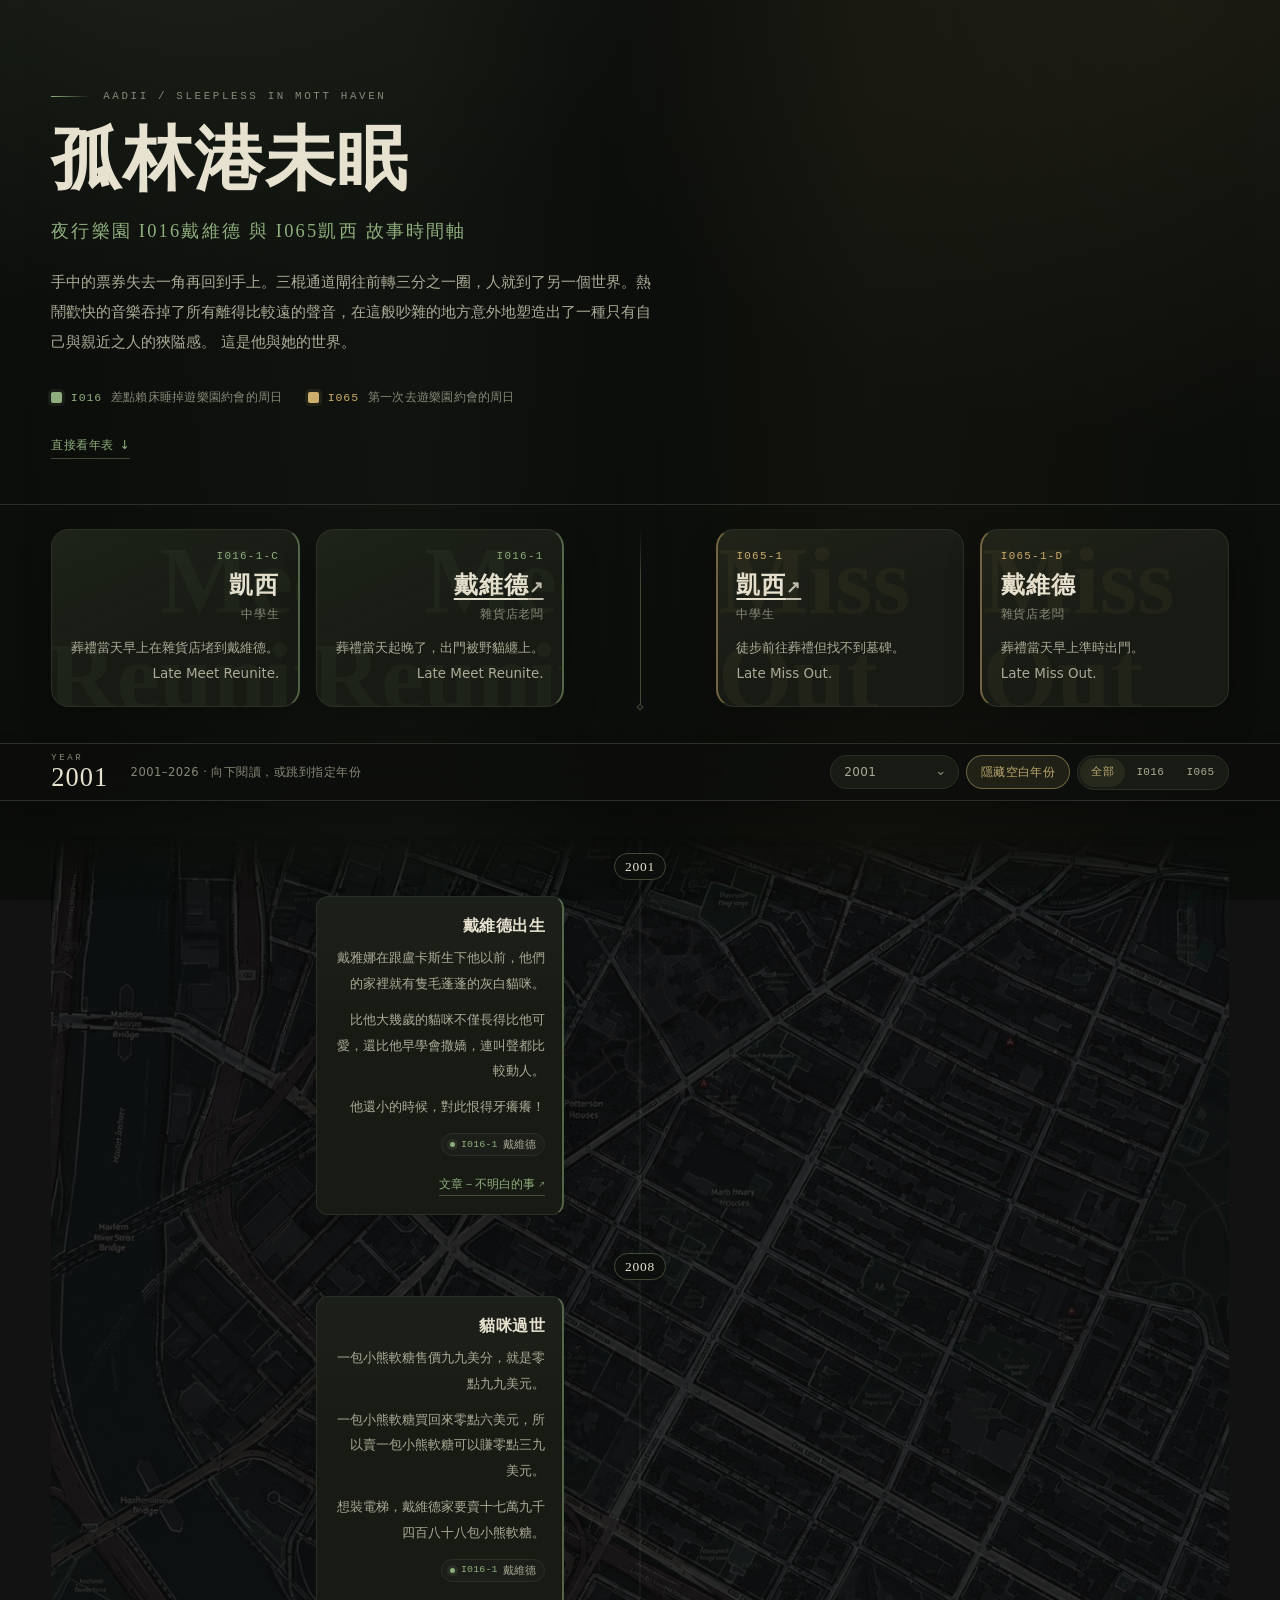
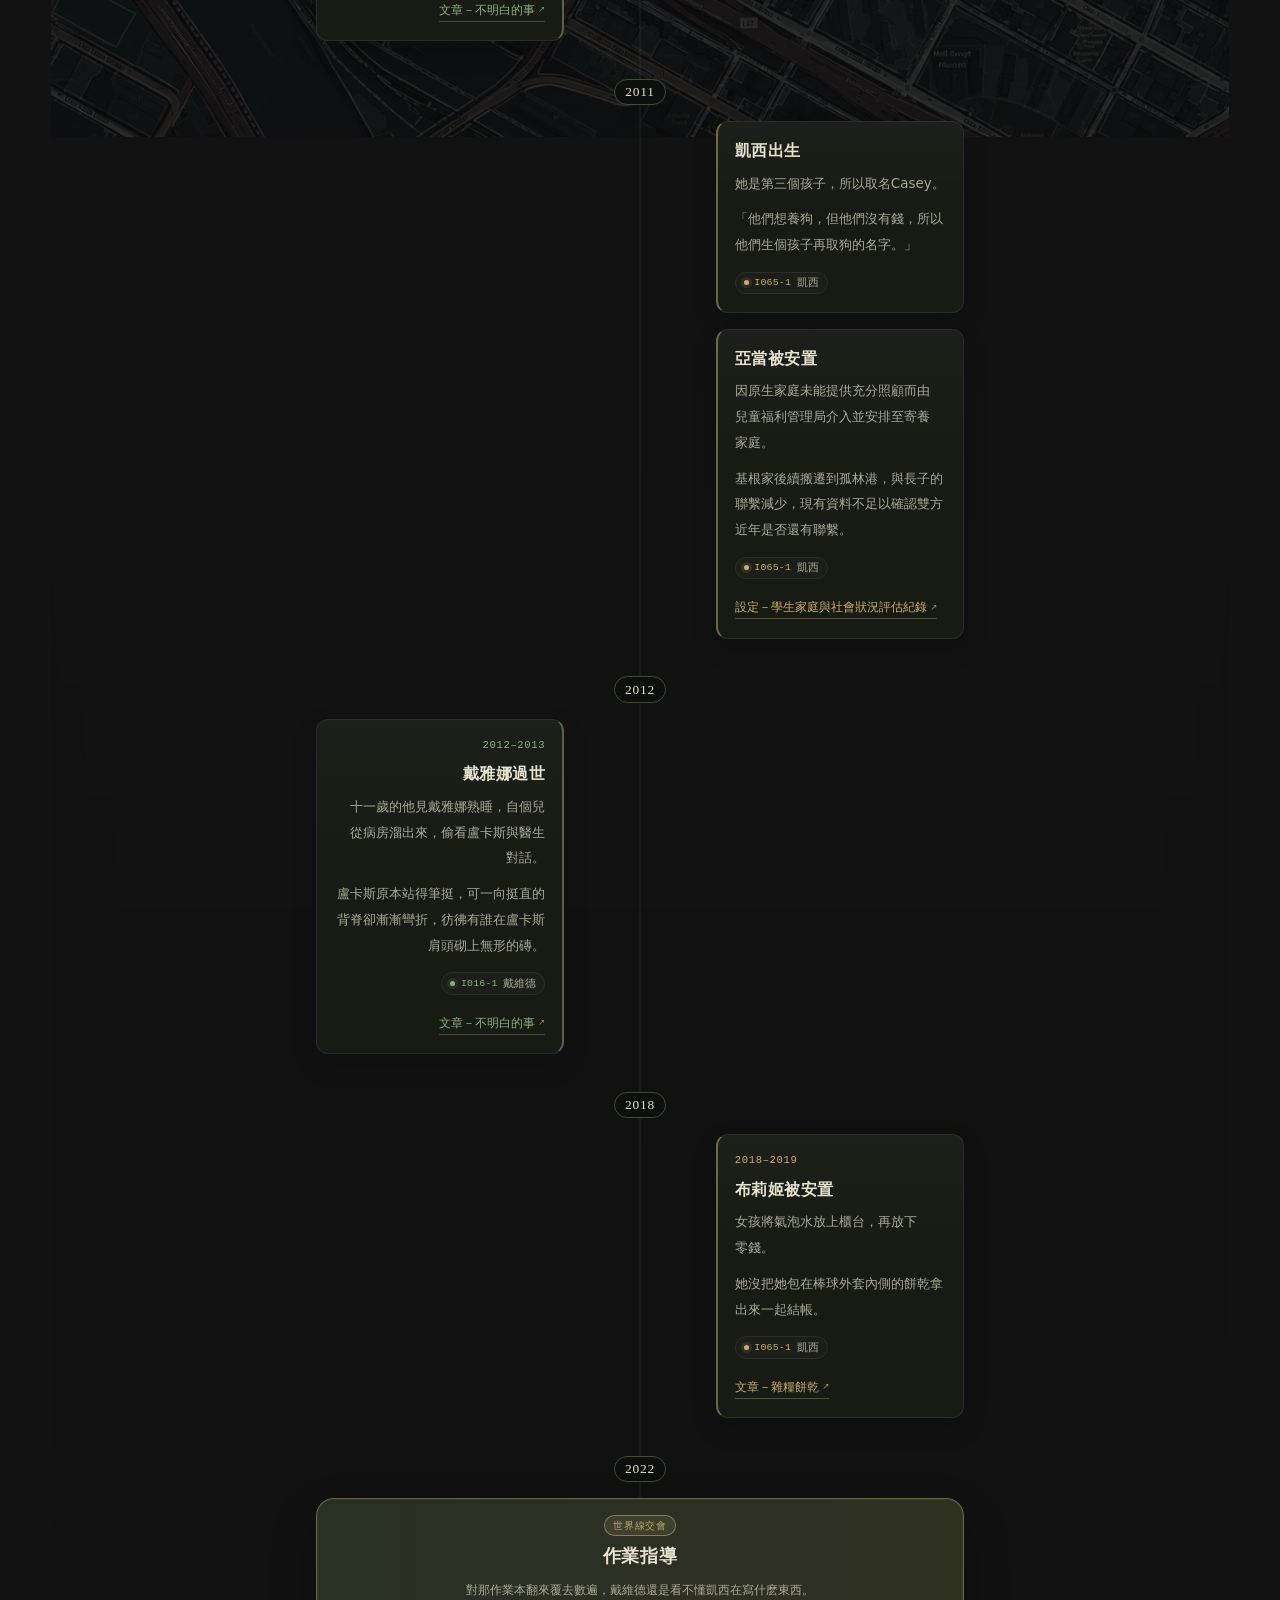
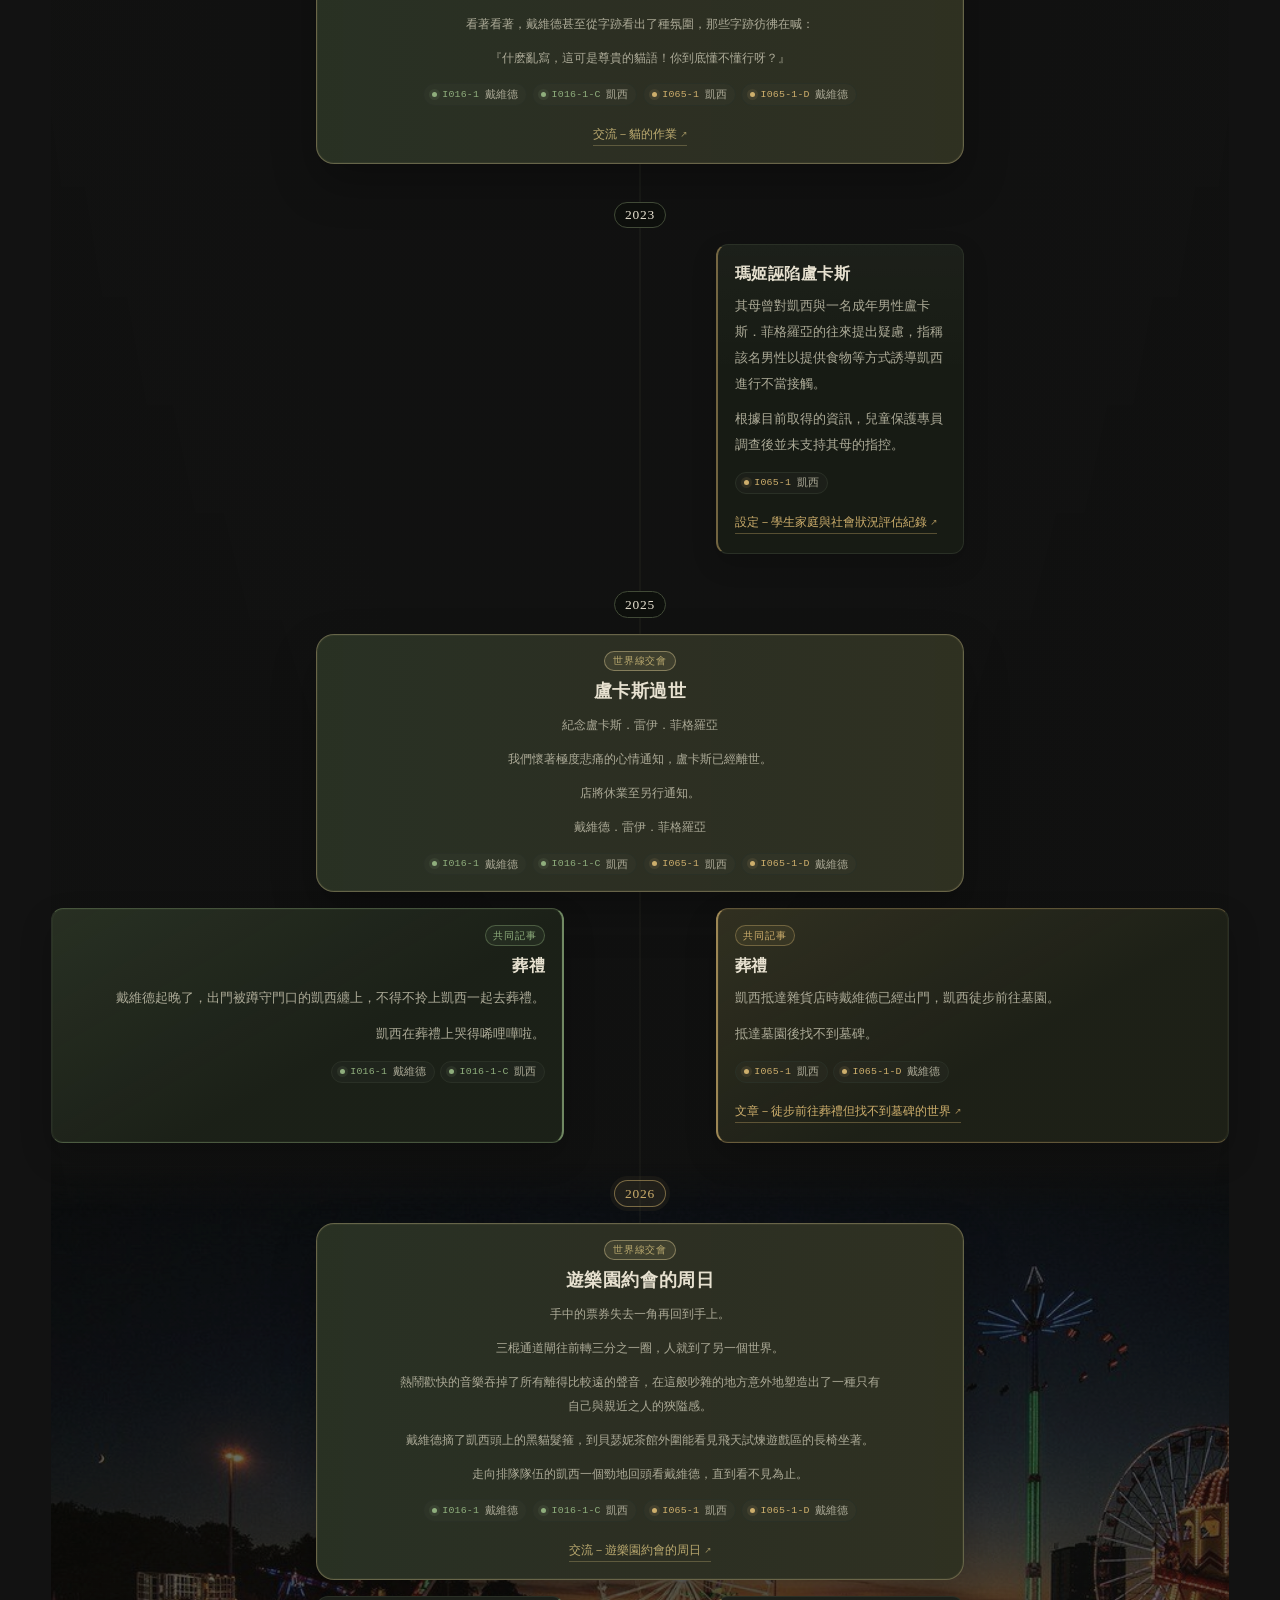
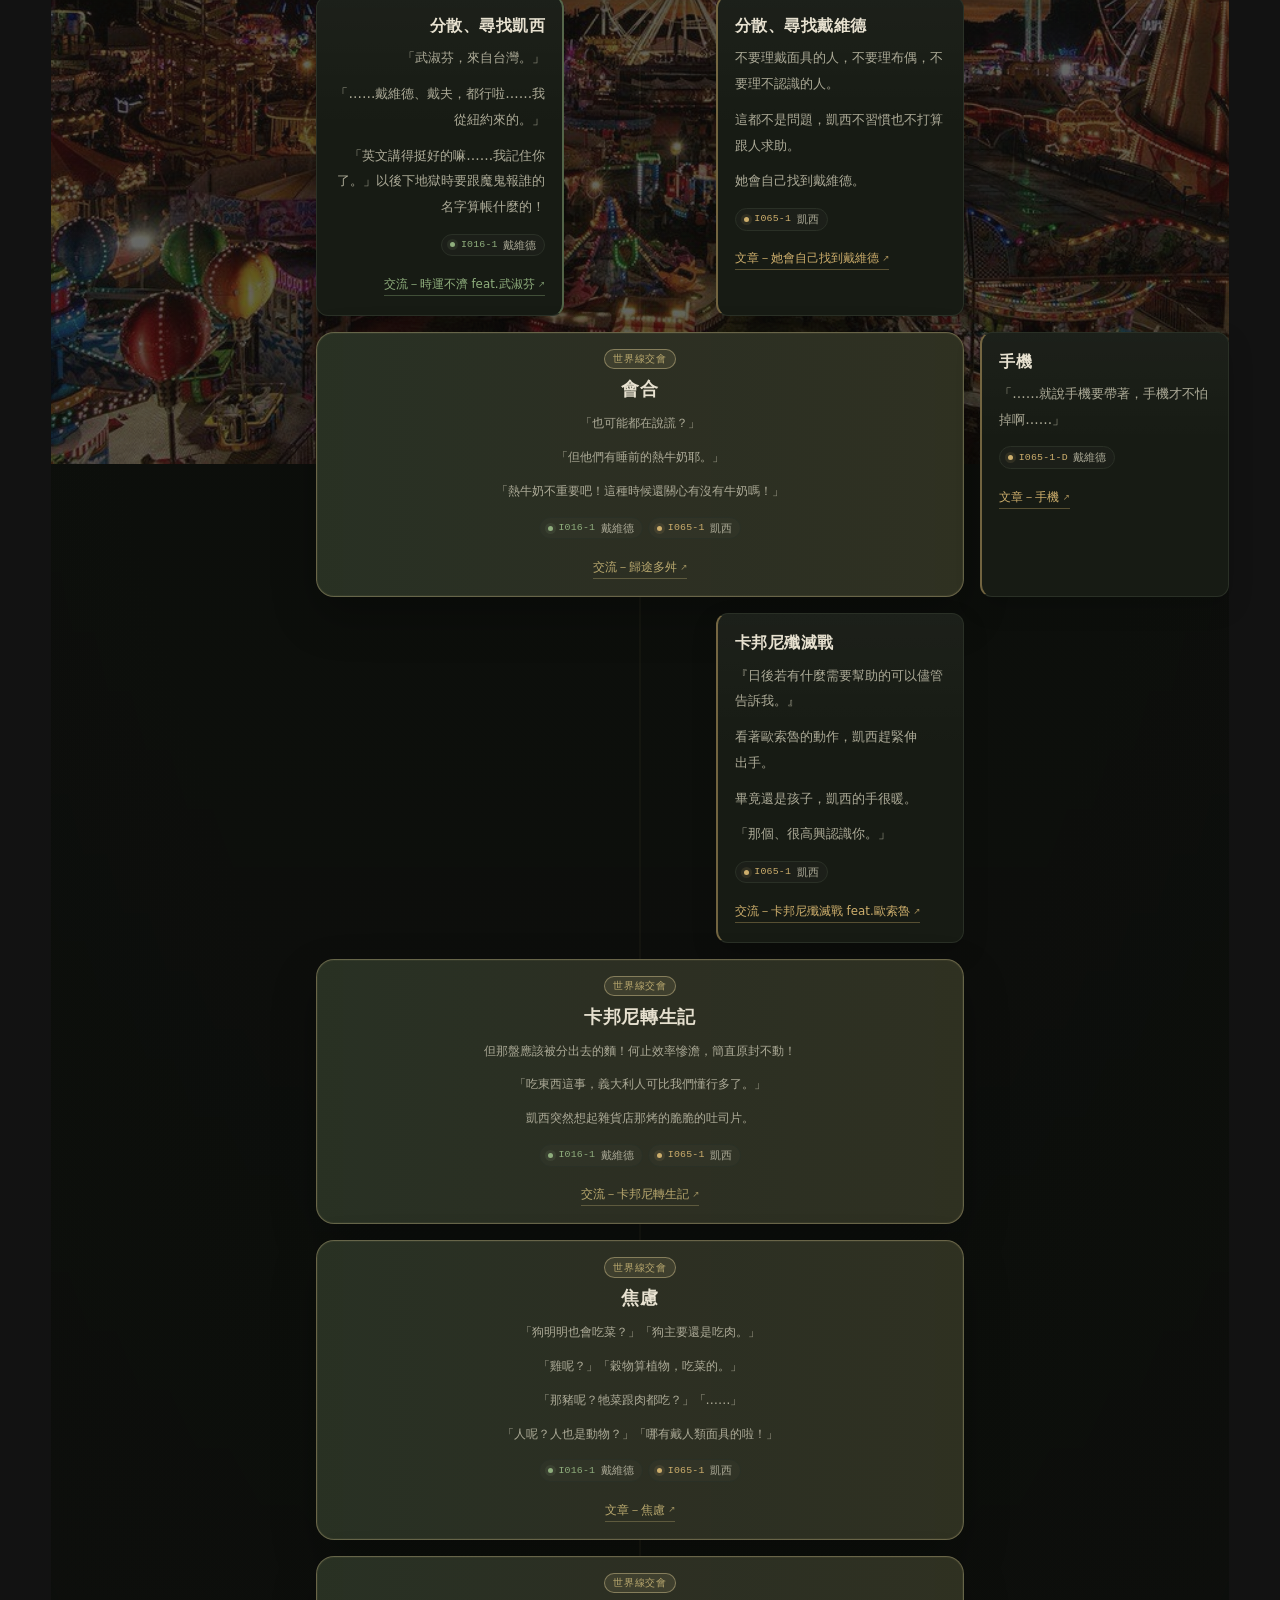
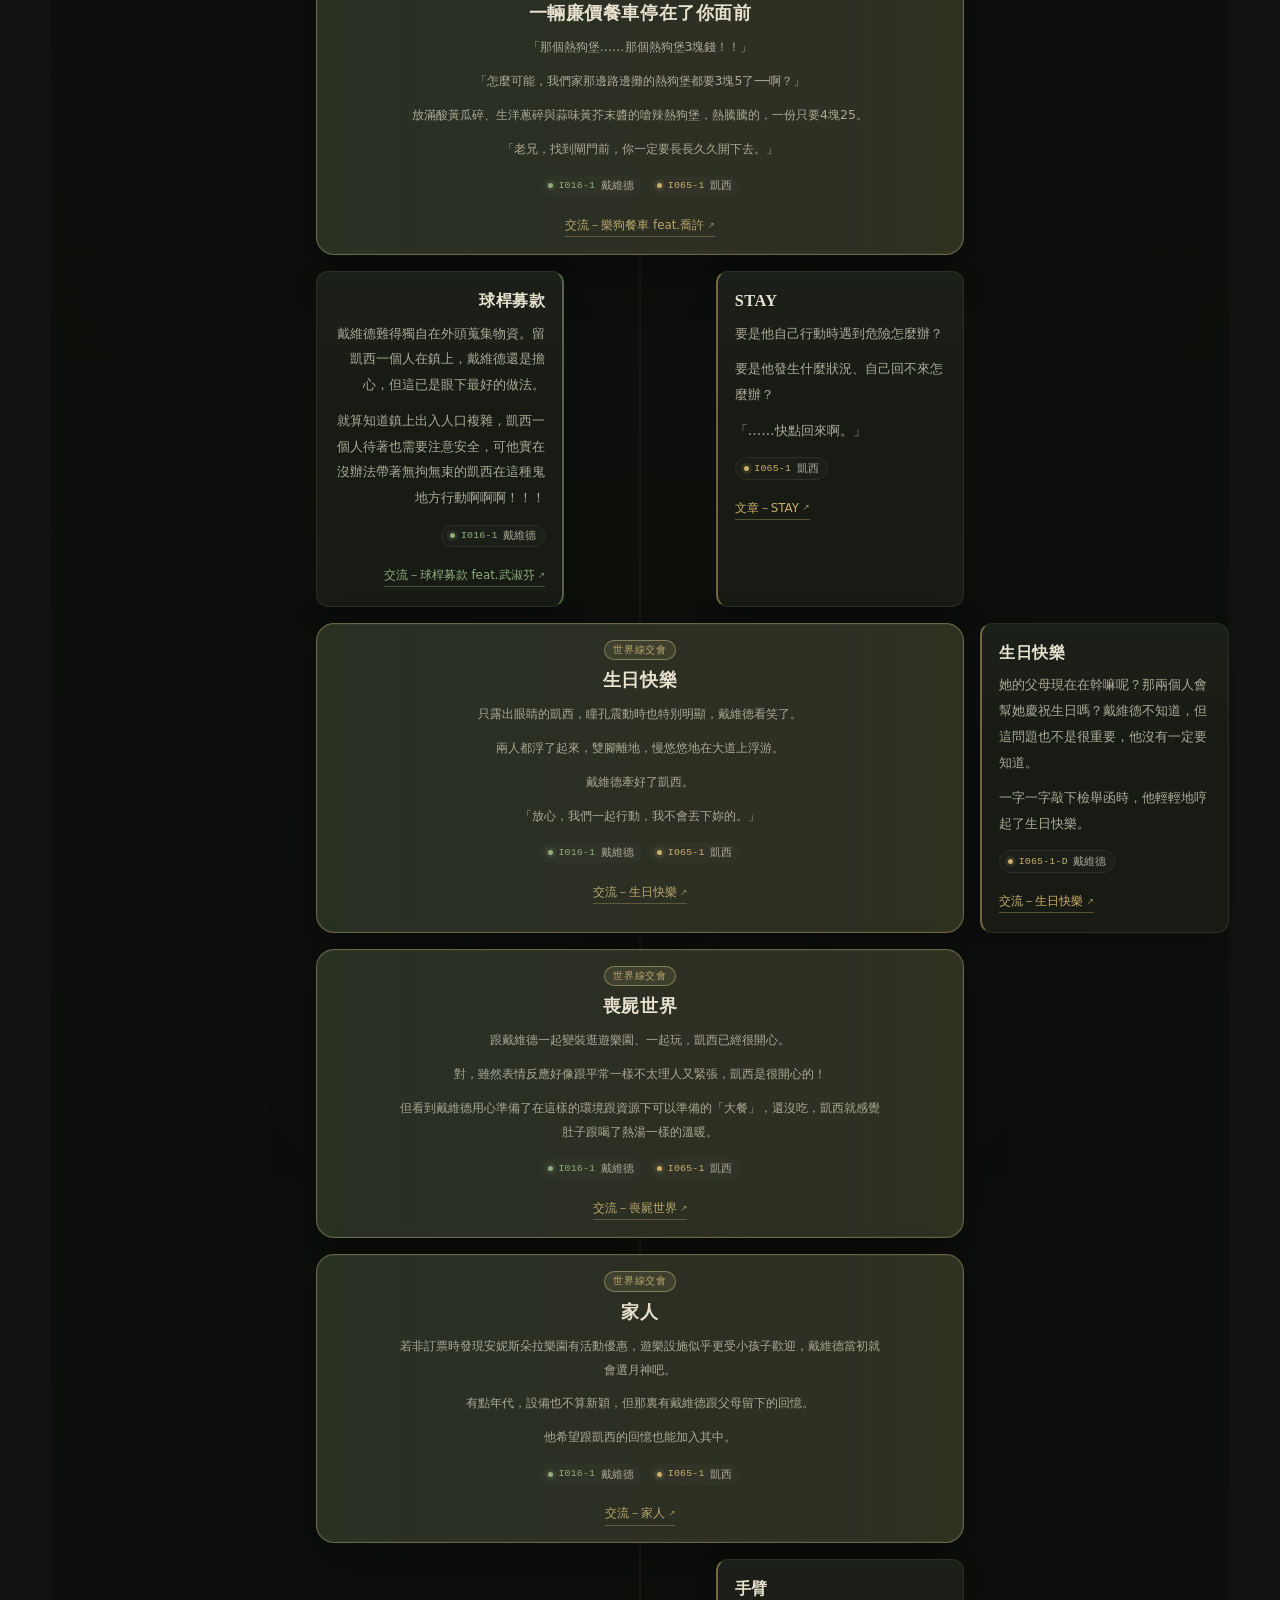
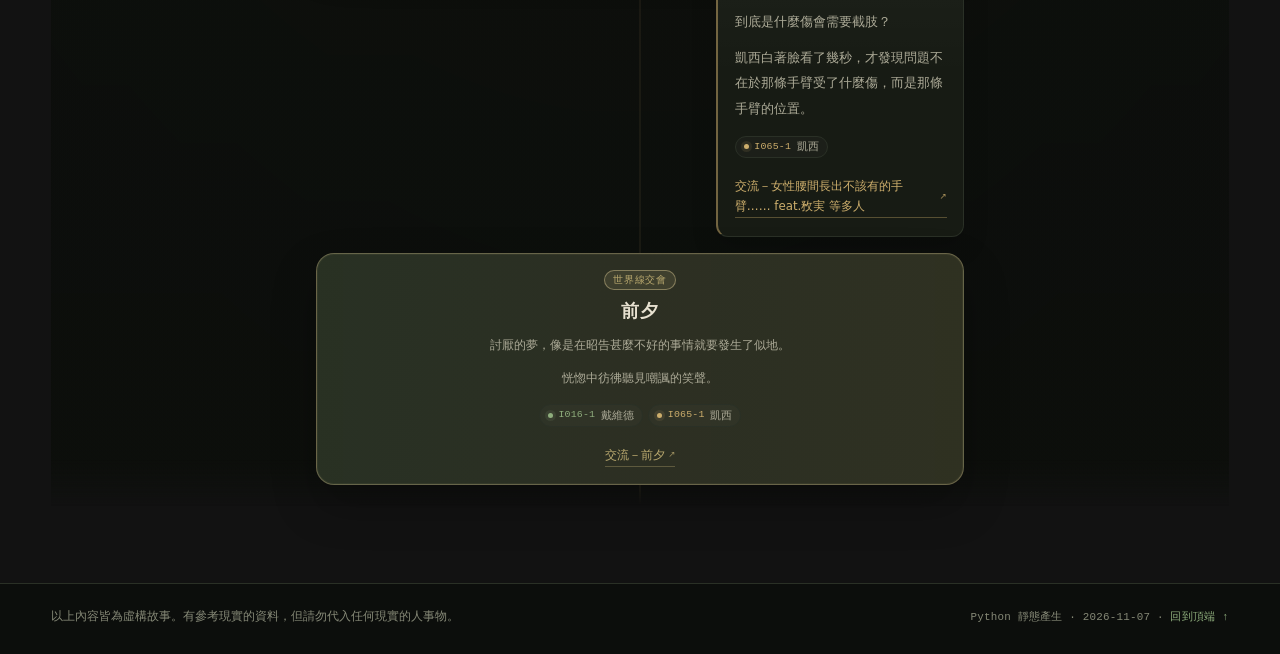
==== commit af4a4428: "更新事件" ====
--- a/docs/index.html
+++ b/docs/index.html
@@ -444,13 +444,32 @@
         <ul class="entry__cast" aria-label="登場角色"><li class="chip tone--moss"><span class="chip__dot" aria-hidden="true"></span><span class="chip__code">I016-1</span><span class="chip__name">戴維德</span></li><li class="chip tone--amber"><span class="chip__dot" aria-hidden="true"></span><span class="chip__code">I065-1</span><span class="chip__name">凱西</span></li></ul>
         <ul class="entry__links" aria-label="相關連結"><li><a href="https://www.plurk.com/p/3jcj8qnim4" target="_blank" rel="noopener noreferrer">交流－家人<span class="sr-only">（另開新視窗）</span><span class="link-arrow" aria-hidden="true">↗</span></a></li></ul>
       </article>
+    <article class="entry entry--right tone--amber" id="evt-2026-i065-arm" data-year="2026" data-row="12" data-side="right" data-worlds="I065" aria-labelledby="evt-2026-i065-arm-title" style="--row:13;--m-row:17;--col-start:4;--col-end:5">
+        <h3 class="entry__title" id="evt-2026-i065-arm-title">手臂</h3>
+        <div class="entry__body">
+          <p>到底是什麼傷會需要截肢？</p>
+          <p>凱西白著臉看了幾秒，才發現問題不在於那條手臂受了什麼傷，而是那條手臂的位置。</p>
+        </div>
+        <ul class="entry__cast" aria-label="登場角色"><li class="chip tone--amber"><span class="chip__dot" aria-hidden="true"></span><span class="chip__code">I065-1</span><span class="chip__name">凱西</span></li></ul>
+        <ul class="entry__links" aria-label="相關連結"><li><a href="https://www.plurk.com/p/3jcyaoun66" target="_blank" rel="noopener noreferrer">交流－女性腰間長出不該有的手臂…… feat.敄実 等多人<span class="sr-only">（另開新視窗）</span><span class="link-arrow" aria-hidden="true">↗</span></a></li></ul>
+      </article>
+    <article class="entry entry--bridge tone--shared" id="evt-2026-common-beforedanger" data-year="2026" data-row="13" data-side="bridge" data-worlds="I016 I065" aria-labelledby="evt-2026-common-beforedanger-title" style="--row:14;--m-row:18;--col-start:2;--col-end:5">
+        <div class="entry__meta"><span class="entry__badge entry__badge--bridge">世界線交會</span></div>
+        <h3 class="entry__title" id="evt-2026-common-beforedanger-title">前夕</h3>
+        <div class="entry__body">
+          <p>討厭的夢，像是在昭告甚麼不好的事情就要發生了似地。</p>
+          <p>恍惚中彷彿聽見嘲諷的笑聲。</p>
+        </div>
+        <ul class="entry__cast" aria-label="登場角色"><li class="chip tone--moss"><span class="chip__dot" aria-hidden="true"></span><span class="chip__code">I016-1</span><span class="chip__name">戴維德</span></li><li class="chip tone--amber"><span class="chip__dot" aria-hidden="true"></span><span class="chip__code">I065-1</span><span class="chip__name">凱西</span></li></ul>
+        <ul class="entry__links" aria-label="相關連結"><li><a href="https://www.plurk.com/p/3jd3ndoxkx" target="_blank" rel="noopener noreferrer">交流－前夕<span class="sr-only">（另開新視窗）</span><span class="link-arrow" aria-hidden="true">↗</span></a></li></ul>
+      </article>
   </div>
 </div>
   </main>
   <footer class="site-footer">
   <div class="wrap site-footer__inner">
     <p class="site-footer__note">以上內容皆為虛構故事。有參考現實的資料，但請勿代入任何現實的人事物。</p>
-    <p class="site-footer__meta">Python 靜態產生 · 2026-11-05 · <a href="#top">回到頂端 <span aria-hidden="true">↑</span></a></p>
+    <p class="site-footer__meta">Python 靜態產生 · 2026-11-07 · <a href="#top">回到頂端 <span aria-hidden="true">↑</span></a></p>
   </div>
 </footer>
   <script src="assets/app.js" defer></script>
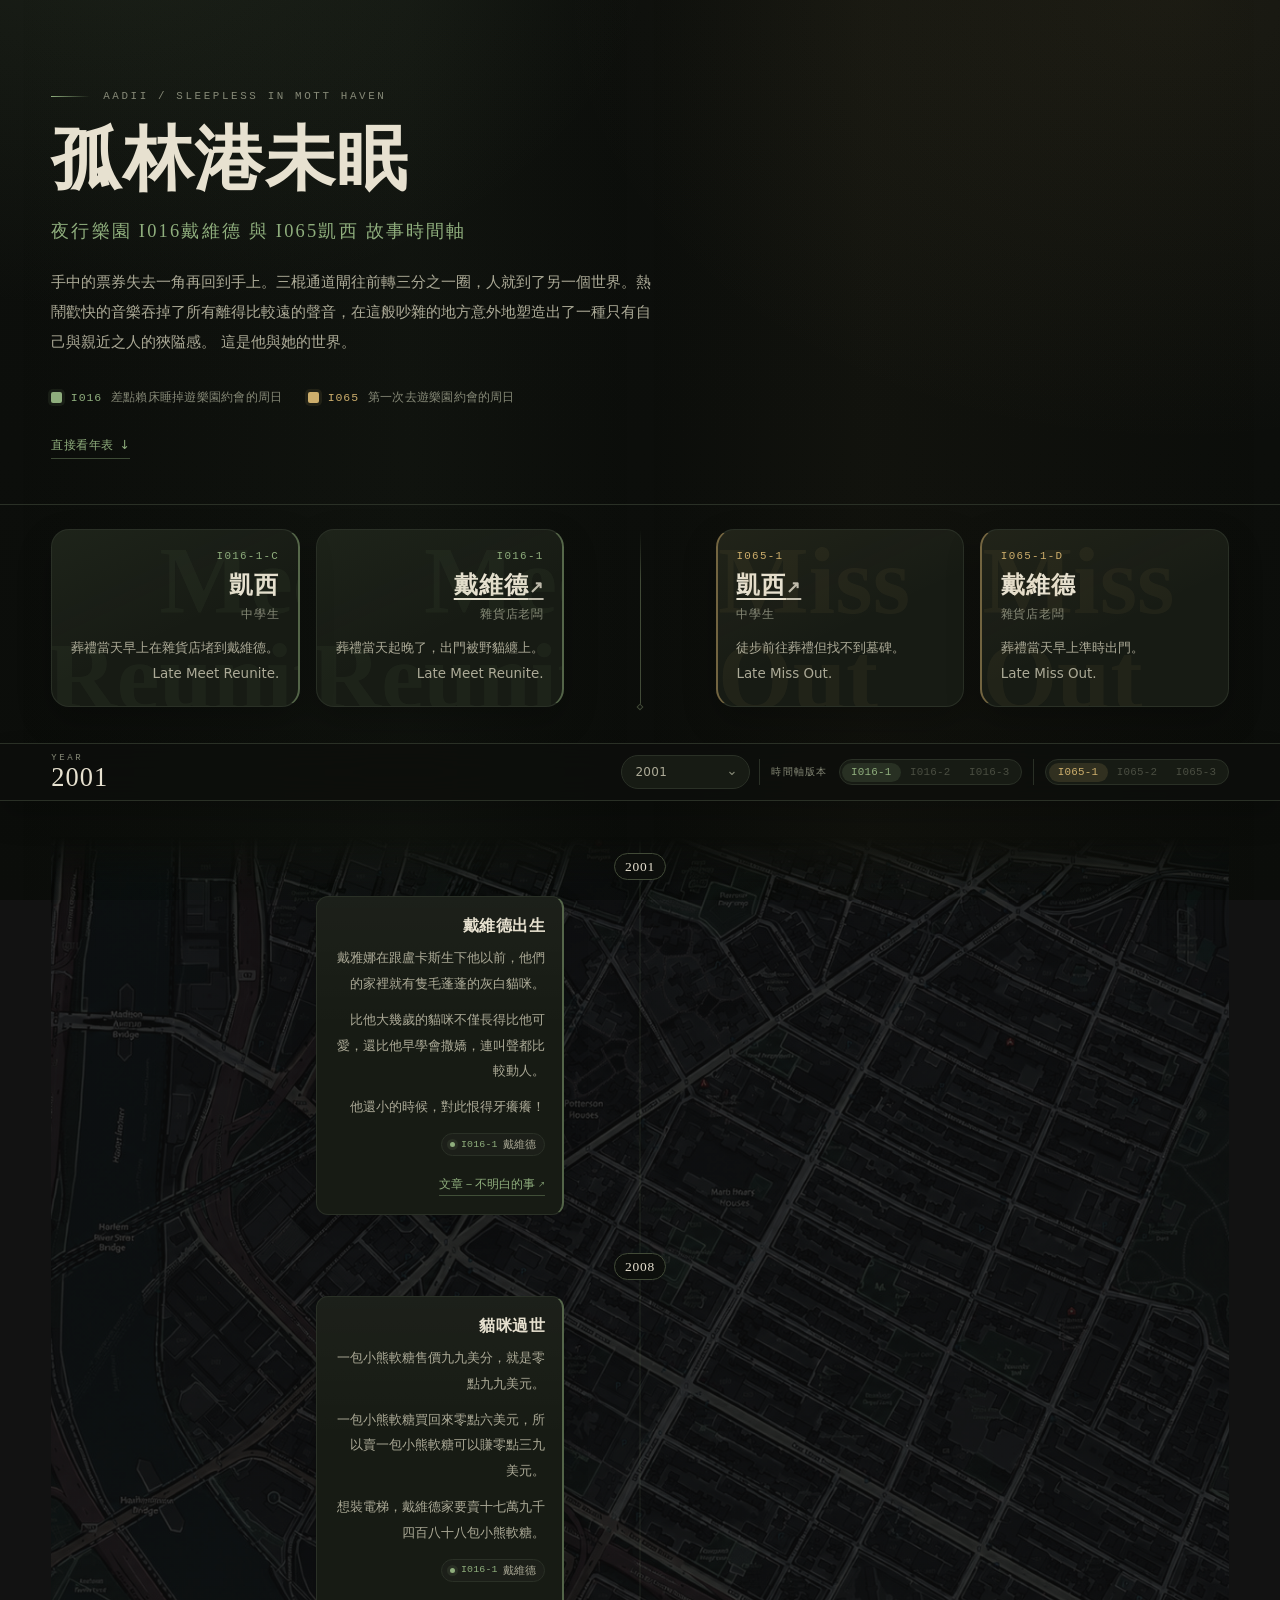
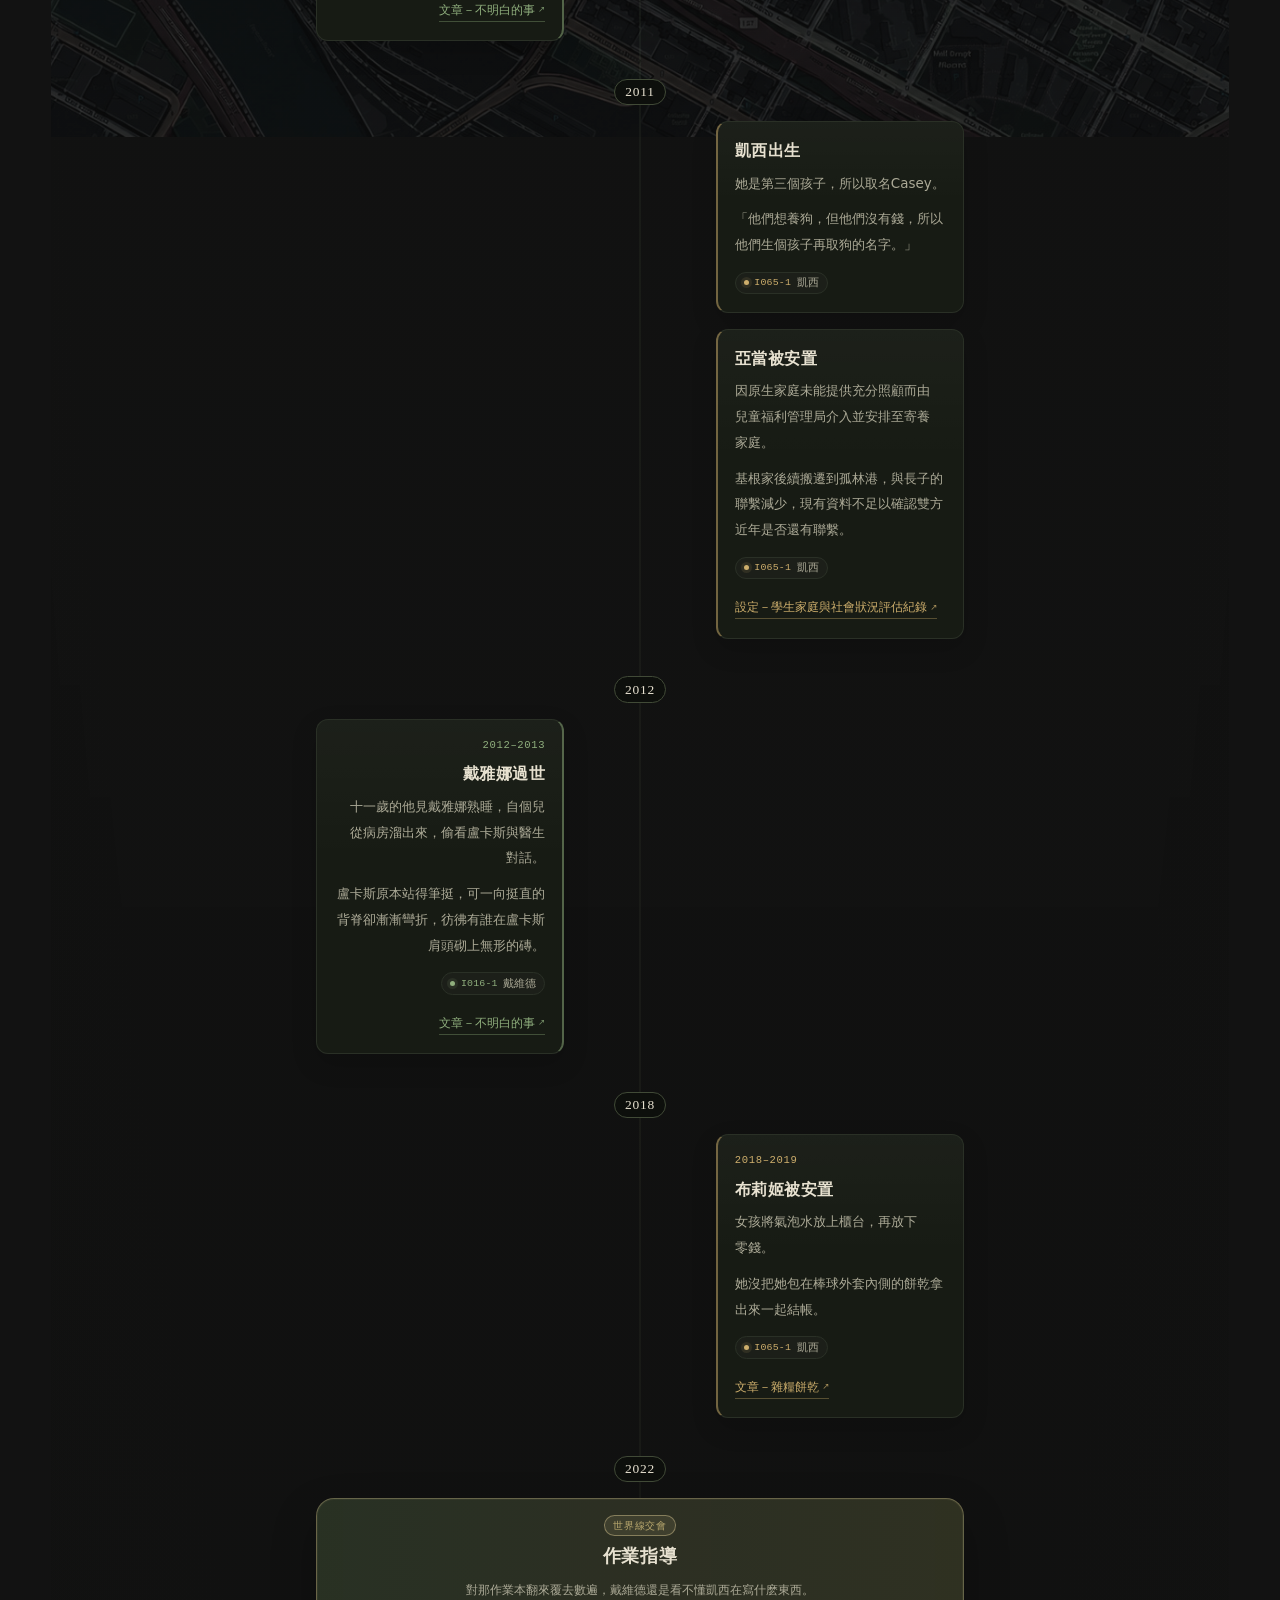
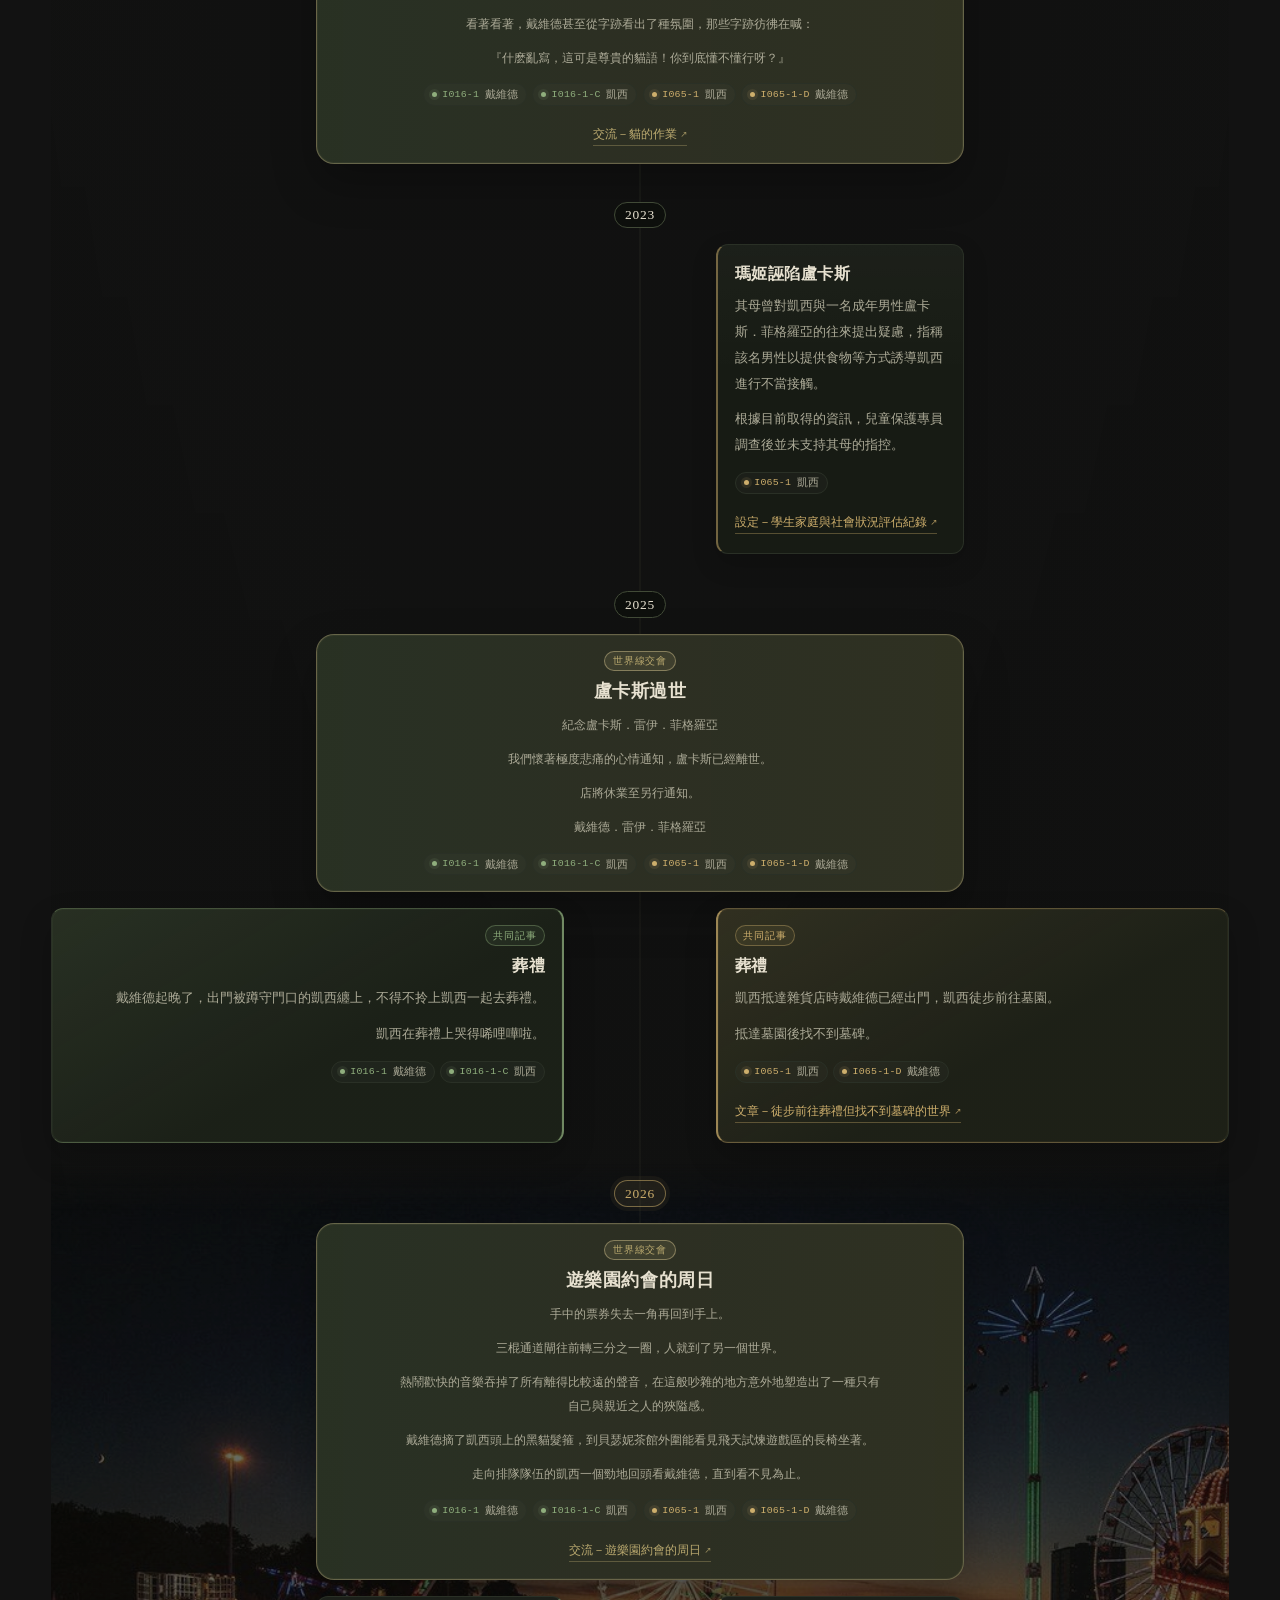
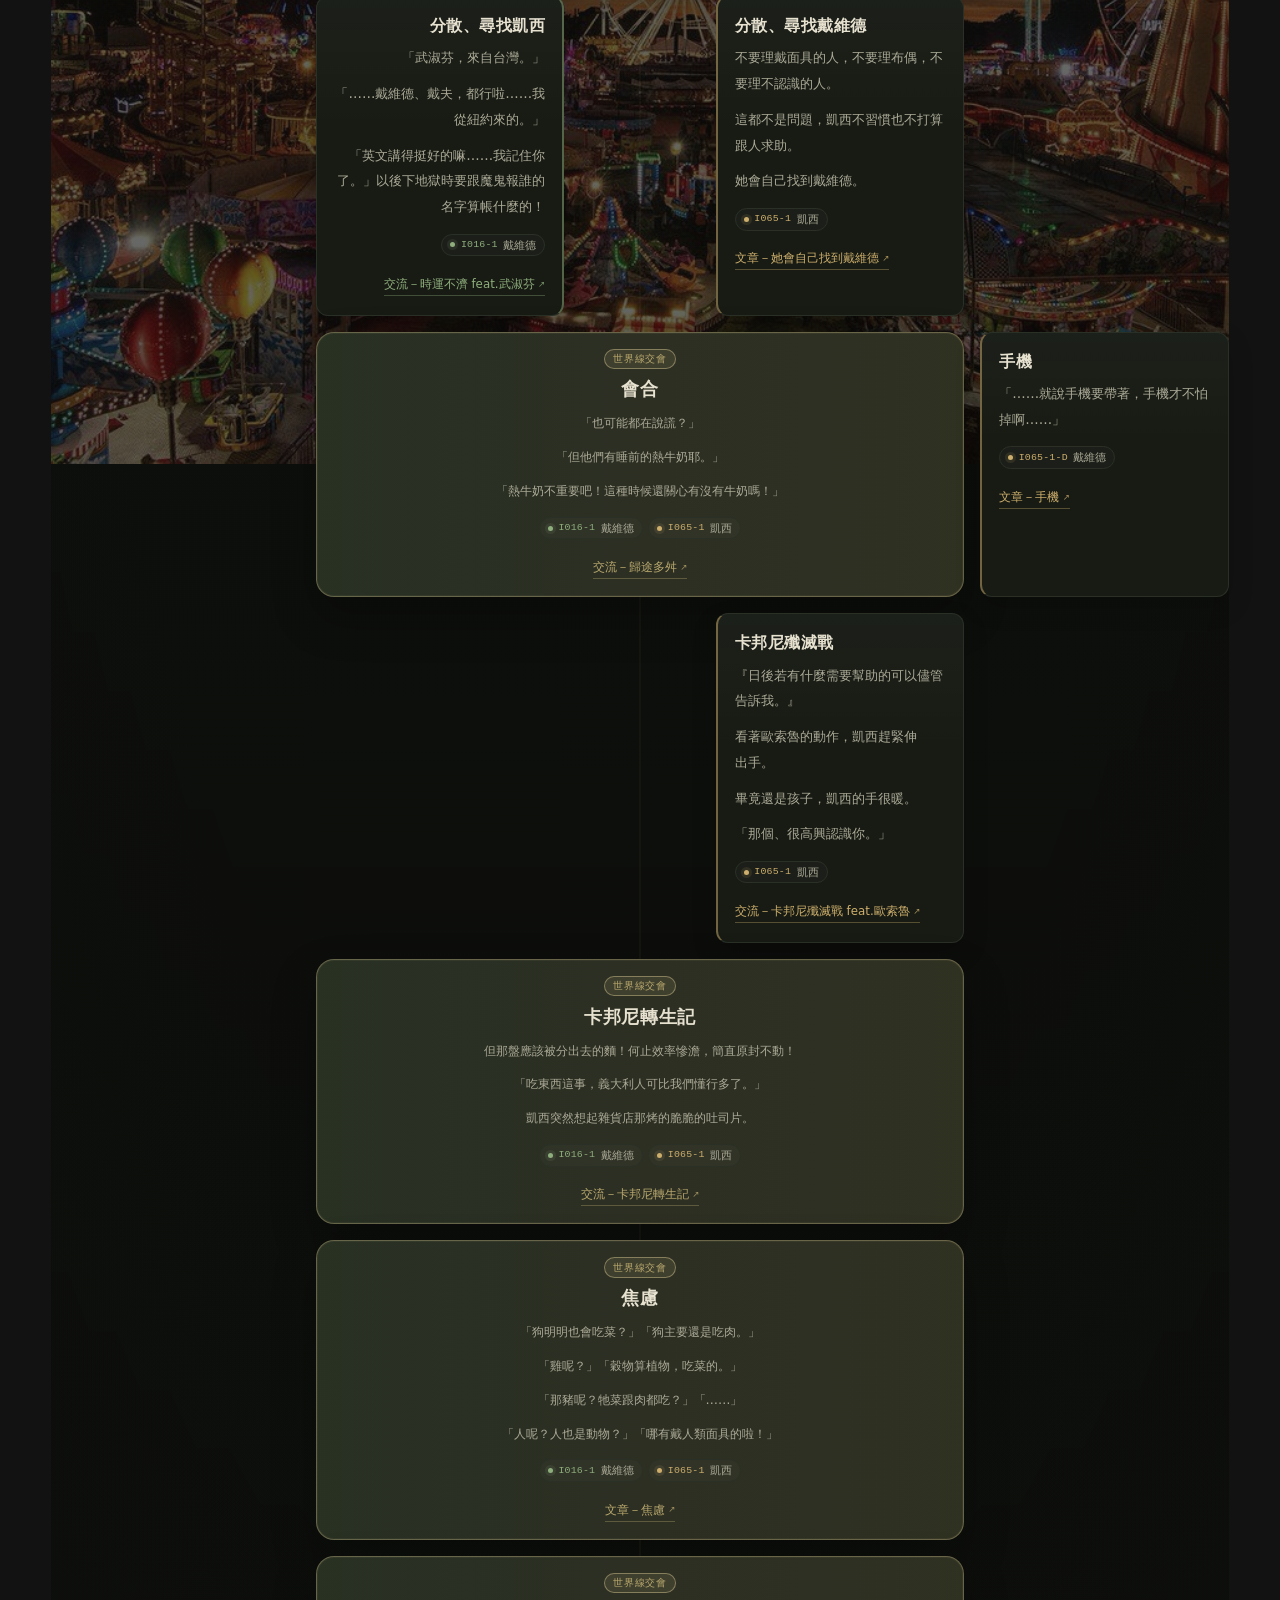
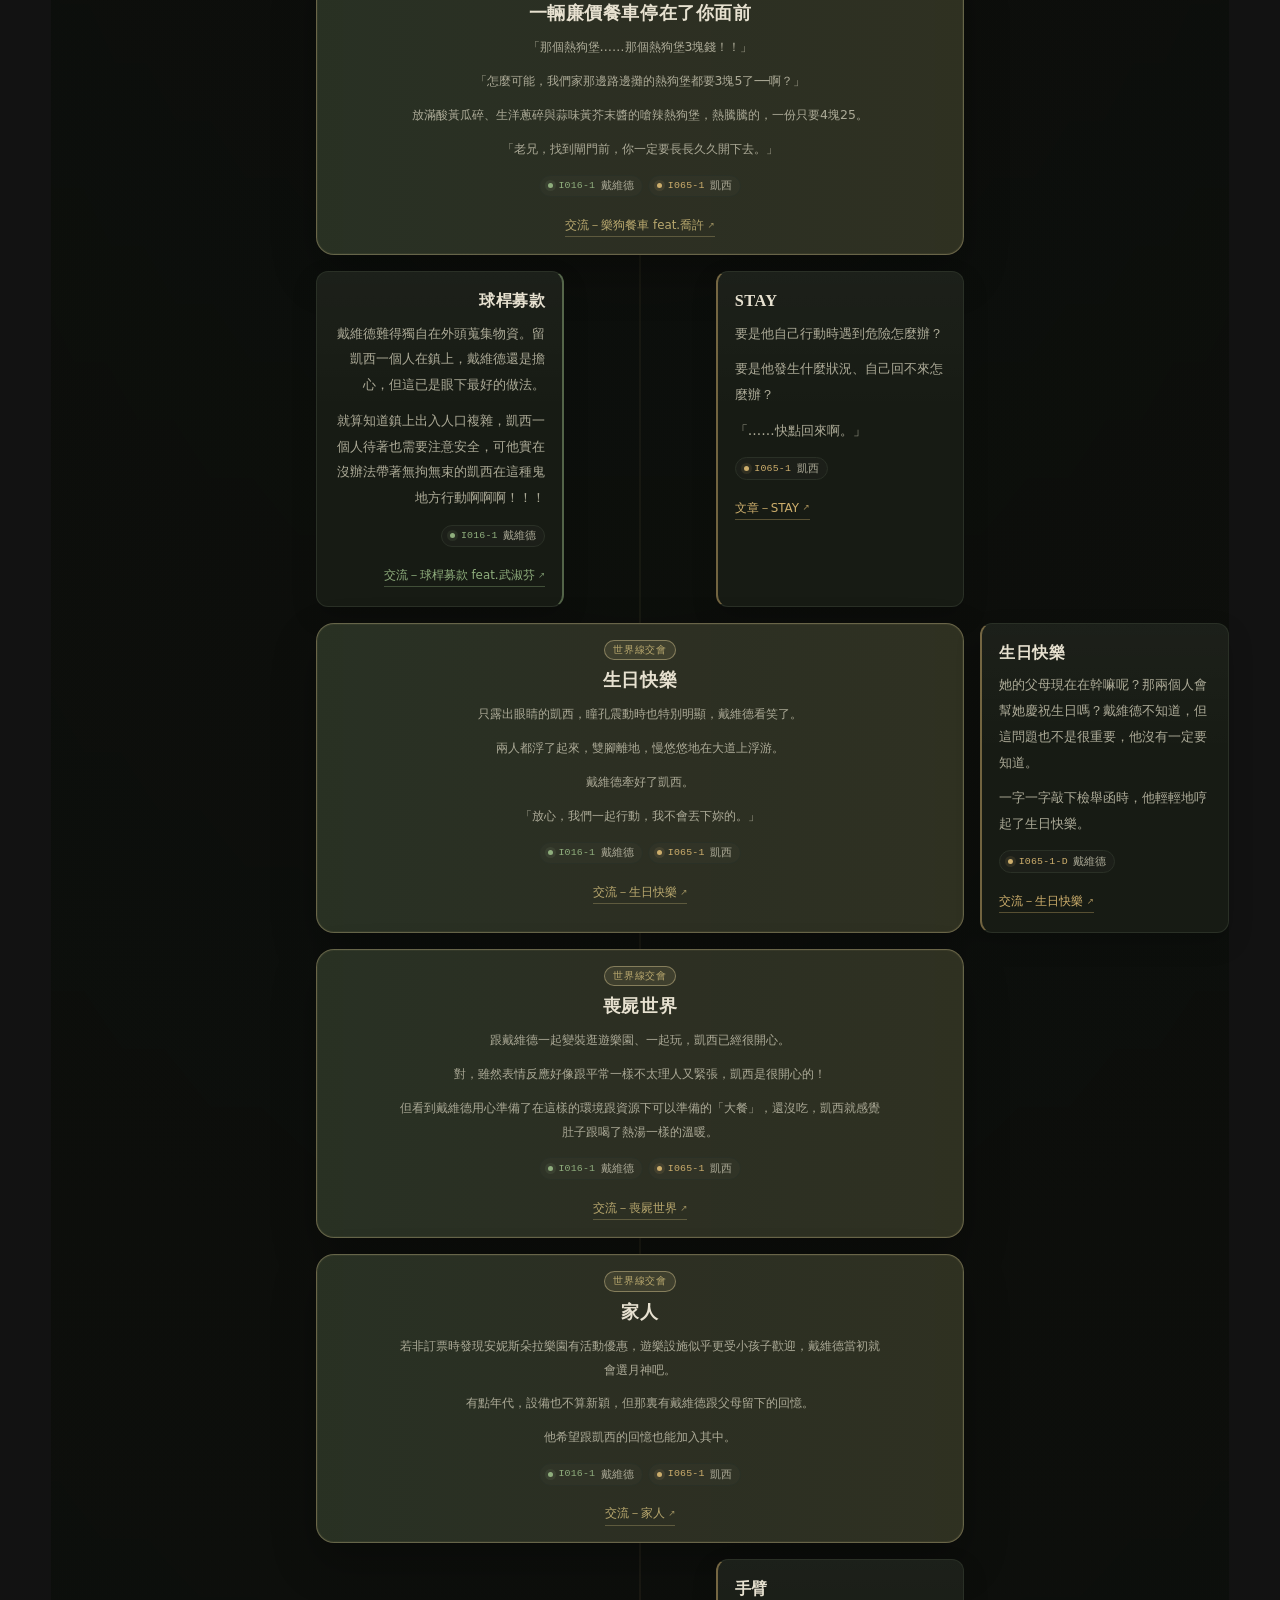
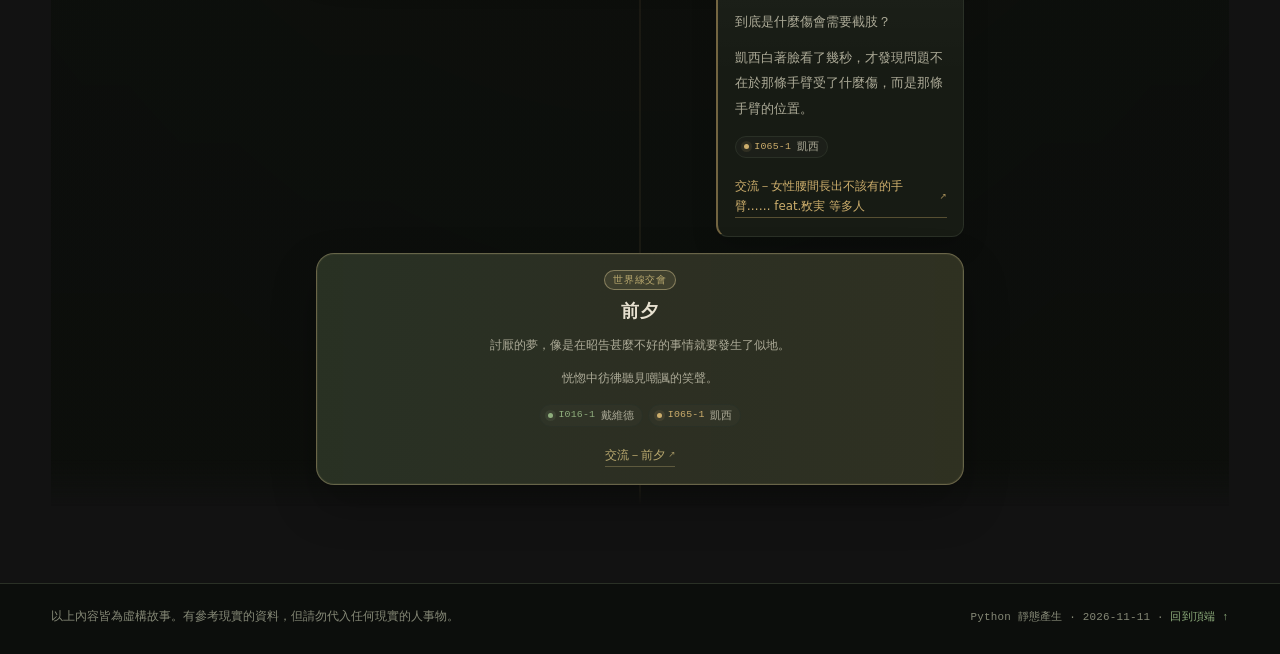
==== commit df6e64f0: "新增多世界線切分" ====
--- a/docs/index.html
+++ b/docs/index.html
@@ -15,7 +15,7 @@
   <link rel="stylesheet" href="assets/style.css">
 </head>
 <body id="top">
-  <!-- 本檔由 build.py 自動產生。請編輯 data/story.json 與 site/ 下的來源檔。 -->
+  <!-- 本檔由 build.py 自動產生。請編輯 data/ 下的 site.json、characters.json、events.json 與 site/ 下的來源檔。 -->
   <a class="skip-link" href="#timeline">跳到年表</a>
   <header class="hero wrap">
   <p class="eyebrow">AADII / Sleepless in Mott Haven</p>
@@ -31,30 +31,78 @@
 </header>
   <section class="cast wrap" style="--slots:2" aria-labelledby="cast-heading">
   <h2 class="sr-only" id="cast-heading">角色簡介</h2>
-  <article class="char-card char-card--left tone--moss" style="--col-start:1;--col-end:2">
+  <article class="char-card char-card--left tone--moss" data-world="I016" data-variant="1" style="--col-start:2;--col-end:3">
+        <span class="char-card__watermark" aria-hidden="true">Late Meet Reunite</span>
+        <p class="char-card__code">I016-1</p>
+        <h3 class="char-card__name"><a href="https://www.plurk.com/p/3j98hopwff" target="_blank" rel="noopener noreferrer">戴維德<span class="link-arrow" aria-hidden="true">↗</span><span class="sr-only">（另開新視窗）</span></a></h3>
+        <p class="char-card__role">雜貨店老闆</p>
+        <p class="char-card__summary">葬禮當天起晚了，出門被野貓纏上。<br>Late Meet Reunite.</p>
+      </article><article class="char-card char-card--left tone--moss" data-world="I016" data-variant="1" style="--col-start:1;--col-end:2">
         <span class="char-card__watermark" aria-hidden="true">Late Meet Reunite</span>
         <p class="char-card__code">I016-1-C</p>
         <h3 class="char-card__name">凱西</h3>
         <p class="char-card__role">中學生</p>
         <p class="char-card__summary">葬禮當天早上在雜貨店堵到戴維德。<br>Late Meet Reunite.</p>
-      </article><article class="char-card char-card--left tone--moss" style="--col-start:2;--col-end:3">
-        <span class="char-card__watermark" aria-hidden="true">Late Meet Reunite</span>
-        <p class="char-card__code">I016-1</p>
-        <h3 class="char-card__name"><a href="https://www.plurk.com/p/3j98hopwff" target="_blank" rel="noopener noreferrer">戴維德<span class="link-arrow" aria-hidden="true">↗</span><span class="sr-only">（另開新視窗）</span></a></h3>
-        <p class="char-card__role">雜貨店老闆</p>
-        <p class="char-card__summary">葬禮當天起晚了，出門被野貓纏上。<br>Late Meet Reunite.</p>
-      </article><article class="char-card char-card--right tone--amber" style="--col-start:4;--col-end:5">
+      </article><article class="char-card char-card--left tone--moss" data-world="I016" data-variant="2" style="--col-start:2;--col-end:3" hidden>
+        <span class="char-card__watermark" aria-hidden="true">戴</span>
+        <p class="char-card__code">I016-2</p>
+        <h3 class="char-card__name">戴維德</h3>
+        <p class="char-card__role">待補</p>
+        <p class="char-card__summary">待補</p>
+      </article><article class="char-card char-card--left tone--moss" data-world="I016" data-variant="2" style="--col-start:1;--col-end:2" hidden>
+        <span class="char-card__watermark" aria-hidden="true">凱</span>
+        <p class="char-card__code">I016-2-C</p>
+        <h3 class="char-card__name">凱西</h3>
+        <p class="char-card__role">待補</p>
+        <p class="char-card__summary">待補</p>
+      </article><article class="char-card char-card--left tone--moss" data-world="I016" data-variant="3" style="--col-start:2;--col-end:3" hidden>
+        <span class="char-card__watermark" aria-hidden="true">戴</span>
+        <p class="char-card__code">I016-3</p>
+        <h3 class="char-card__name">戴維德</h3>
+        <p class="char-card__role">待補</p>
+        <p class="char-card__summary">待補</p>
+      </article><article class="char-card char-card--left tone--moss" data-world="I016" data-variant="3" style="--col-start:1;--col-end:2" hidden>
+        <span class="char-card__watermark" aria-hidden="true">凱</span>
+        <p class="char-card__code">I016-3-C</p>
+        <h3 class="char-card__name">凱西</h3>
+        <p class="char-card__role">待補</p>
+        <p class="char-card__summary">待補</p>
+      </article><article class="char-card char-card--right tone--amber" data-world="I065" data-variant="1" style="--col-start:4;--col-end:5">
         <span class="char-card__watermark" aria-hidden="true">Late Miss Out</span>
         <p class="char-card__code">I065-1</p>
         <h3 class="char-card__name"><a href="https://www.plurk.com/p/3j9txaiuw6" target="_blank" rel="noopener noreferrer">凱西<span class="link-arrow" aria-hidden="true">↗</span><span class="sr-only">（另開新視窗）</span></a></h3>
         <p class="char-card__role">中學生</p>
         <p class="char-card__summary">徒步前往葬禮但找不到墓碑。<br>Late Miss Out.</p>
-      </article><article class="char-card char-card--right tone--amber" style="--col-start:5;--col-end:6">
+      </article><article class="char-card char-card--right tone--amber" data-world="I065" data-variant="1" style="--col-start:5;--col-end:6">
         <span class="char-card__watermark" aria-hidden="true">Late Miss Out</span>
         <p class="char-card__code">I065-1-D</p>
         <h3 class="char-card__name">戴維德</h3>
         <p class="char-card__role">雜貨店老闆</p>
         <p class="char-card__summary">葬禮當天早上準時出門。<br>Late Miss Out.</p>
+      </article><article class="char-card char-card--right tone--amber" data-world="I065" data-variant="2" style="--col-start:4;--col-end:5" hidden>
+        <span class="char-card__watermark" aria-hidden="true">凱</span>
+        <p class="char-card__code">I065-2</p>
+        <h3 class="char-card__name">凱西</h3>
+        <p class="char-card__role">待補</p>
+        <p class="char-card__summary">待補</p>
+      </article><article class="char-card char-card--right tone--amber" data-world="I065" data-variant="2" style="--col-start:5;--col-end:6" hidden>
+        <span class="char-card__watermark" aria-hidden="true">戴</span>
+        <p class="char-card__code">I065-2-D</p>
+        <h3 class="char-card__name">戴維德</h3>
+        <p class="char-card__role">待補</p>
+        <p class="char-card__summary">待補</p>
+      </article><article class="char-card char-card--right tone--amber" data-world="I065" data-variant="3" style="--col-start:4;--col-end:5" hidden>
+        <span class="char-card__watermark" aria-hidden="true">凱</span>
+        <p class="char-card__code">I065-3</p>
+        <h3 class="char-card__name">凱西</h3>
+        <p class="char-card__role">待補</p>
+        <p class="char-card__summary">待補</p>
+      </article><article class="char-card char-card--right tone--amber" data-world="I065" data-variant="3" style="--col-start:5;--col-end:6" hidden>
+        <span class="char-card__watermark" aria-hidden="true">戴</span>
+        <p class="char-card__code">I065-3-D</p>
+        <h3 class="char-card__name">戴維德</h3>
+        <p class="char-card__role">待補</p>
+        <p class="char-card__summary">待補</p>
       </article>
   <div class="cast__axis" aria-hidden="true"></div>
 </section>
@@ -64,18 +112,14 @@
       <span class="year-readout__label">YEAR</span>
       <span class="year-readout__value" id="current-year">2001</span>
     </div>
-    <p class="topbar__hint">2001–2026 · 向下閱讀，或跳到指定年份</p>
     <div class="controls">
       <label class="jump">
         <span class="sr-only">跳到指定年份</span>
         <select id="year-jump">
-          <option value="2001">2001</option><option value="2002">2002</option><option value="2003">2003</option><option value="2004">2004</option><option value="2005">2005</option><option value="2006">2006</option><option value="2007">2007</option><option value="2008">2008</option><option value="2009">2009</option><option value="2010">2010</option><option value="2011">2011</option><option value="2012">2012</option><option value="2013">2013</option><option value="2014">2014</option><option value="2015">2015</option><option value="2016">2016</option><option value="2017">2017</option><option value="2018">2018</option><option value="2019">2019</option><option value="2020">2020</option><option value="2021">2021</option><option value="2022">2022</option><option value="2023">2023</option><option value="2024">2024</option><option value="2025">2025</option><option value="2026">2026（現在）</option>
+          <option value="2001">2001</option><option value="2008">2008</option><option value="2011">2011</option><option value="2012">2012</option><option value="2018">2018</option><option value="2022">2022</option><option value="2023">2023</option><option value="2025">2025</option><option value="2026">2026（現在）</option>
         </select>
       </label>
-      <button type="button" class="btn" id="compact-toggle" aria-controls="timeline" aria-pressed="false"><span class="when-wide">隱藏空白年份</span><span class="when-narrow">精簡</span></button>
-      <div class="focus-group" role="group" aria-label="聚焦世界線">
-        <button type="button" class="btn" data-focus-side="all" aria-pressed="true">全部</button><button type="button" class="btn" data-focus-side="left" aria-pressed="false" title="世界線 I016｜差點賴床睡掉遊樂園約會的周日">I016</button><button type="button" class="btn" data-focus-side="right" aria-pressed="false" title="世界線 I065｜第一次去遊樂園約會的周日">I065</button>
-      </div>
+      <div class="version-controls" role="group" aria-label="時間軸版本"><span class="version-controls__label">時間軸版本</span><div class="pair-group" data-world="I016" role="group" aria-label="I016 版本"><div class="pair-group__buttons"><button type="button" class="pair-btn" data-pair-side="left" data-pair-variant="1" aria-pressed="true">I016-1</button><button type="button" class="pair-btn is-disabled" data-pair-side="left" data-pair-variant="2" aria-pressed="false" disabled aria-disabled="true" title="此版本目前未開放">I016-2</button><button type="button" class="pair-btn is-disabled" data-pair-side="left" data-pair-variant="3" aria-pressed="false" disabled aria-disabled="true" title="此版本目前未開放">I016-3</button></div></div><div class="pair-group" data-world="I065" role="group" aria-label="I065 版本"><div class="pair-group__buttons"><button type="button" class="pair-btn" data-pair-side="right" data-pair-variant="1" aria-pressed="true">I065-1</button><button type="button" class="pair-btn is-disabled" data-pair-side="right" data-pair-variant="2" aria-pressed="false" disabled aria-disabled="true" title="此版本目前未開放">I065-2</button><button type="button" class="pair-btn is-disabled" data-pair-side="right" data-pair-variant="3" aria-pressed="false" disabled aria-disabled="true" title="此版本目前未開放">I065-3</button></div></div></div>
     </div>
   </div>
 </div>
@@ -83,10 +127,11 @@
     <div class="timeline" id="timeline" role="region" style="--slots:2" data-start-year="2001" data-end-year="2026" aria-label="2001 年至 2026 年角色年表">
   <div class="timeline__bg timeline__bg--base" aria-hidden="true" style="--bg-opacity:0.500"><img class="timeline__bg-image" src="assets/backgrounds/map.jpg" alt="" decoding="async"></div>
   <div class="timeline__bg timeline__bg--segment" data-bg-start-year="2026" data-bg-start-row="1" data-bg-end-year="" data-bg-end-row="" aria-hidden="true" style="--bg-opacity:0.600"><img class="timeline__bg-image" src="assets/backgrounds/themepark.jpg" alt="" decoding="async"></div>
-  <div class="band band--content" id="year-2001" data-year="2001">
-    <h2 class="band__year" id="year-label-2001"><span class="band__year-value">2001</span></h2>
-    <article class="entry entry--left tone--moss" id="evt-2001-i016-birth" data-year="2001" data-row="1" data-side="left" data-worlds="I016" aria-labelledby="evt-2001-i016-birth-title" style="--row:2;--m-row:2;--col-start:2;--col-end:3">
-        <h3 class="entry__title" id="evt-2001-i016-birth-title">戴維德出生</h3>
+  <div class="timeline-variant" data-left="1" data-right="1">
+  <div class="band band--content" id="year-2001-l1r1" data-year="2001">
+    <h2 class="band__year" id="year-label-2001-l1r1"><span class="band__year-value">2001</span></h2>
+    <article class="entry entry--left tone--moss" id="evt-2001-i016-birth-l1r1" data-year="2001" data-row="1" data-side="left" data-worlds="I016" aria-labelledby="evt-2001-i016-birth-l1r1-title" style="--row:2;--m-row:2;--col-start:2;--col-end:3">
+        <h3 class="entry__title" id="evt-2001-i016-birth-l1r1-title">戴維德出生</h3>
         <div class="entry__body">
           <p>戴雅娜在跟盧卡斯生下他以前，他們的家裡就有隻毛蓬蓬的灰白貓咪。</p>
           <p>比他大幾歲的貓咪不僅長得比他可愛，還比他早學會撒嬌，連叫聲都比較動人。</p>
@@ -96,34 +141,10 @@
         <ul class="entry__links" aria-label="相關連結"><li><a href="https://www.plurk.com/p/3jajm3cpqb" target="_blank" rel="noopener noreferrer">文章－不明白的事<span class="sr-only">（另開新視窗）</span><span class="link-arrow" aria-hidden="true">↗</span></a></li></ul>
       </article>
   </div>
-  <div class="band band--empty" id="year-2002" data-year="2002">
-    <h2 class="band__year" id="year-label-2002"><span class="band__year-value">2002</span></h2>
-    
-  </div>
-  <div class="band band--empty" id="year-2003" data-year="2003">
-    <h2 class="band__year" id="year-label-2003"><span class="band__year-value">2003</span></h2>
-    
-  </div>
-  <div class="band band--empty" id="year-2004" data-year="2004">
-    <h2 class="band__year" id="year-label-2004"><span class="band__year-value">2004</span></h2>
-    
-  </div>
-  <div class="band band--empty" id="year-2005" data-year="2005">
-    <h2 class="band__year" id="year-label-2005"><span class="band__year-value">2005</span></h2>
-    
-  </div>
-  <div class="band band--empty" id="year-2006" data-year="2006">
-    <h2 class="band__year" id="year-label-2006"><span class="band__year-value">2006</span></h2>
-    
-  </div>
-  <div class="band band--empty" id="year-2007" data-year="2007">
-    <h2 class="band__year" id="year-label-2007"><span class="band__year-value">2007</span></h2>
-    
-  </div>
-  <div class="band band--content" id="year-2008" data-year="2008">
-    <h2 class="band__year" id="year-label-2008"><span class="band__year-value">2008</span></h2>
-    <article class="entry entry--left tone--moss" id="evt-2008-i016-childhood" data-year="2008" data-row="1" data-side="left" data-worlds="I016" aria-labelledby="evt-2008-i016-childhood-title" style="--row:2;--m-row:2;--col-start:2;--col-end:3">
-        <h3 class="entry__title" id="evt-2008-i016-childhood-title">貓咪過世</h3>
+  <div class="band band--content" id="year-2008-l1r1" data-year="2008">
+    <h2 class="band__year" id="year-label-2008-l1r1"><span class="band__year-value">2008</span></h2>
+    <article class="entry entry--left tone--moss" id="evt-2008-i016-childhood-l1r1" data-year="2008" data-row="1" data-side="left" data-worlds="I016" aria-labelledby="evt-2008-i016-childhood-l1r1-title" style="--row:2;--m-row:2;--col-start:2;--col-end:3">
+        <h3 class="entry__title" id="evt-2008-i016-childhood-l1r1-title">貓咪過世</h3>
         <div class="entry__body">
           <p>一包小熊軟糖售價九九美分，就是零點九九美元。</p>
           <p>一包小熊軟糖買回來零點六美元，所以賣一包小熊軟糖可以賺零點三九美元。</p>
@@ -133,26 +154,18 @@
         <ul class="entry__links" aria-label="相關連結"><li><a href="https://www.plurk.com/p/3jajm3cpqb" target="_blank" rel="noopener noreferrer">文章－不明白的事<span class="sr-only">（另開新視窗）</span><span class="link-arrow" aria-hidden="true">↗</span></a></li></ul>
       </article>
   </div>
-  <div class="band band--empty" id="year-2009" data-year="2009">
-    <h2 class="band__year" id="year-label-2009"><span class="band__year-value">2009</span></h2>
-    
-  </div>
-  <div class="band band--empty" id="year-2010" data-year="2010">
-    <h2 class="band__year" id="year-label-2010"><span class="band__year-value">2010</span></h2>
-    
-  </div>
-  <div class="band band--content" id="year-2011" data-year="2011">
-    <h2 class="band__year" id="year-label-2011"><span class="band__year-value">2011</span></h2>
-    <article class="entry entry--right tone--amber" id="evt-2011-i065-birth" data-year="2011" data-row="1" data-side="right" data-worlds="I065" aria-labelledby="evt-2011-i065-birth-title" style="--row:2;--m-row:2;--col-start:4;--col-end:5">
-        <h3 class="entry__title" id="evt-2011-i065-birth-title">凱西出生</h3>
+  <div class="band band--content" id="year-2011-l1r1" data-year="2011">
+    <h2 class="band__year" id="year-label-2011-l1r1"><span class="band__year-value">2011</span></h2>
+    <article class="entry entry--right tone--amber" id="evt-2011-i065-birth-l1r1" data-year="2011" data-row="1" data-side="right" data-worlds="I065" aria-labelledby="evt-2011-i065-birth-l1r1-title" style="--row:2;--m-row:2;--col-start:4;--col-end:5">
+        <h3 class="entry__title" id="evt-2011-i065-birth-l1r1-title">凱西出生</h3>
         <div class="entry__body">
           <p>她是第三個孩子，所以取名Casey。</p>
           <p>「他們想養狗，但他們沒有錢，所以他們生個孩子再取狗的名字。」</p>
         </div>
         <ul class="entry__cast" aria-label="登場角色"><li class="chip tone--amber"><span class="chip__dot" aria-hidden="true"></span><span class="chip__code">I065-1</span><span class="chip__name">凱西</span></li></ul>
       </article>
-    <article class="entry entry--right tone--amber" id="evt-2011-i065-adam" data-year="2011" data-row="2" data-side="right" data-worlds="I065" aria-labelledby="evt-2011-i065-adam-title" style="--row:3;--m-row:3;--col-start:4;--col-end:5">
-        <h3 class="entry__title" id="evt-2011-i065-adam-title">亞當被安置</h3>
+    <article class="entry entry--right tone--amber" id="evt-2011-i065-adam-l1r1" data-year="2011" data-row="2" data-side="right" data-worlds="I065" aria-labelledby="evt-2011-i065-adam-l1r1-title" style="--row:3;--m-row:3;--col-start:4;--col-end:5">
+        <h3 class="entry__title" id="evt-2011-i065-adam-l1r1-title">亞當被安置</h3>
         <div class="entry__body">
           <p>因原生家庭未能提供充分照顧而由兒童福利管理局介入並安排至寄養家庭。</p>
           <p>基根家後續搬遷到孤林港，與長子的聯繫減少，現有資料不足以確認雙方近年是否還有聯繫。</p>
@@ -161,11 +174,11 @@
         <ul class="entry__links" aria-label="相關連結"><li><a href="https://www.plurk.com/p/3jarupmk18" target="_blank" rel="noopener noreferrer">設定－學生家庭與社會狀況評估紀錄<span class="sr-only">（另開新視窗）</span><span class="link-arrow" aria-hidden="true">↗</span></a></li></ul>
       </article>
   </div>
-  <div class="band band--content" id="year-2012" data-year="2012">
-    <h2 class="band__year" id="year-label-2012"><span class="band__year-value">2012</span></h2>
-    <article class="entry entry--left tone--moss" id="evt-2012-i016-childhood" data-year="2012" data-row="1" data-side="left" data-worlds="I016" aria-labelledby="evt-2012-i016-childhood-title" style="--row:2;--m-row:2;--col-start:2;--col-end:3">
+  <div class="band band--content" id="year-2012-l1r1" data-year="2012">
+    <h2 class="band__year" id="year-label-2012-l1r1"><span class="band__year-value">2012</span></h2>
+    <article class="entry entry--left tone--moss" id="evt-2012-i016-childhood-l1r1" data-year="2012" data-row="1" data-side="left" data-worlds="I016" aria-labelledby="evt-2012-i016-childhood-l1r1-title" style="--row:2;--m-row:2;--col-start:2;--col-end:3">
         <div class="entry__meta"><span class="entry__range">2012–2013</span></div>
-        <h3 class="entry__title" id="evt-2012-i016-childhood-title">戴雅娜過世</h3>
+        <h3 class="entry__title" id="evt-2012-i016-childhood-l1r1-title">戴雅娜過世</h3>
         <div class="entry__body">
           <p>十一歲的他見戴雅娜熟睡，自個兒從病房溜出來，偷看盧卡斯與醫生對話。</p>
           <p>盧卡斯原本站得筆挺，可一向挺直的背脊卻漸漸彎折，彷彿有誰在盧卡斯肩頭砌上無形的磚。</p>
@@ -174,31 +187,11 @@
         <ul class="entry__links" aria-label="相關連結"><li><a href="https://www.plurk.com/p/3jajm3cpqb" target="_blank" rel="noopener noreferrer">文章－不明白的事<span class="sr-only">（另開新視窗）</span><span class="link-arrow" aria-hidden="true">↗</span></a></li></ul>
       </article>
   </div>
-  <div class="band band--empty" id="year-2013" data-year="2013">
-    <h2 class="band__year" id="year-label-2013"><span class="band__year-value">2013</span></h2>
-    
-  </div>
-  <div class="band band--empty" id="year-2014" data-year="2014">
-    <h2 class="band__year" id="year-label-2014"><span class="band__year-value">2014</span></h2>
-    
-  </div>
-  <div class="band band--empty" id="year-2015" data-year="2015">
-    <h2 class="band__year" id="year-label-2015"><span class="band__year-value">2015</span></h2>
-    
-  </div>
-  <div class="band band--empty" id="year-2016" data-year="2016">
-    <h2 class="band__year" id="year-label-2016"><span class="band__year-value">2016</span></h2>
-    
-  </div>
-  <div class="band band--empty" id="year-2017" data-year="2017">
-    <h2 class="band__year" id="year-label-2017"><span class="band__year-value">2017</span></h2>
-    
-  </div>
-  <div class="band band--content" id="year-2018" data-year="2018">
-    <h2 class="band__year" id="year-label-2018"><span class="band__year-value">2018</span></h2>
-    <article class="entry entry--right tone--amber" id="evt-2018-i065-childhood" data-year="2018" data-row="1" data-side="right" data-worlds="I065" aria-labelledby="evt-2018-i065-childhood-title" style="--row:2;--m-row:2;--col-start:4;--col-end:5">
+  <div class="band band--content" id="year-2018-l1r1" data-year="2018">
+    <h2 class="band__year" id="year-label-2018-l1r1"><span class="band__year-value">2018</span></h2>
+    <article class="entry entry--right tone--amber" id="evt-2018-i065-childhood-l1r1" data-year="2018" data-row="1" data-side="right" data-worlds="I065" aria-labelledby="evt-2018-i065-childhood-l1r1-title" style="--row:2;--m-row:2;--col-start:4;--col-end:5">
         <div class="entry__meta"><span class="entry__range">2018–2019</span></div>
-        <h3 class="entry__title" id="evt-2018-i065-childhood-title">布莉姬被安置</h3>
+        <h3 class="entry__title" id="evt-2018-i065-childhood-l1r1-title">布莉姬被安置</h3>
         <div class="entry__body">
           <p>女孩將氣泡水放上櫃台，再放下零錢。</p>
           <p>她沒把她包在棒球外套內側的餅乾拿出來一起結帳。</p>
@@ -207,23 +200,11 @@
         <ul class="entry__links" aria-label="相關連結"><li><a href="https://www.plurk.com/p/3ja8339imw" target="_blank" rel="noopener noreferrer">文章－雜糧餅乾<span class="sr-only">（另開新視窗）</span><span class="link-arrow" aria-hidden="true">↗</span></a></li></ul>
       </article>
   </div>
-  <div class="band band--empty" id="year-2019" data-year="2019">
-    <h2 class="band__year" id="year-label-2019"><span class="band__year-value">2019</span></h2>
-    
-  </div>
-  <div class="band band--empty" id="year-2020" data-year="2020">
-    <h2 class="band__year" id="year-label-2020"><span class="band__year-value">2020</span></h2>
-    
-  </div>
-  <div class="band band--empty" id="year-2021" data-year="2021">
-    <h2 class="band__year" id="year-label-2021"><span class="band__year-value">2021</span></h2>
-    
-  </div>
-  <div class="band band--content" id="year-2022" data-year="2022">
-    <h2 class="band__year" id="year-label-2022"><span class="band__year-value">2022</span></h2>
-    <article class="entry entry--bridge tone--shared" id="evt-2022-common-homework" data-year="2022" data-row="1" data-side="bridge" data-worlds="I016 I065" aria-labelledby="evt-2022-common-homework-title" style="--row:2;--m-row:2;--col-start:2;--col-end:5">
+  <div class="band band--content" id="year-2022-l1r1" data-year="2022">
+    <h2 class="band__year" id="year-label-2022-l1r1"><span class="band__year-value">2022</span></h2>
+    <article class="entry entry--bridge tone--shared" id="evt-2022-common-homework-l1r1" data-year="2022" data-row="1" data-side="bridge" data-worlds="I016 I065" aria-labelledby="evt-2022-common-homework-l1r1-title" style="--row:2;--m-row:2;--col-start:2;--col-end:5">
         <div class="entry__meta"><span class="entry__badge entry__badge--bridge">世界線交會</span></div>
-        <h3 class="entry__title" id="evt-2022-common-homework-title">作業指導</h3>
+        <h3 class="entry__title" id="evt-2022-common-homework-l1r1-title">作業指導</h3>
         <div class="entry__body">
           <p>對那作業本翻來覆去數遍，戴維德還是看不懂凱西在寫什麽東西。</p>
           <p>看著看著，戴維德甚至從字跡看出了種氛圍，那些字跡彷彿在喊：</p>
@@ -233,10 +214,10 @@
         <ul class="entry__links" aria-label="相關連結"><li><a href="https://www.plurk.com/p/3jaedmkcot" target="_blank" rel="noopener noreferrer">交流－貓的作業<span class="sr-only">（另開新視窗）</span><span class="link-arrow" aria-hidden="true">↗</span></a></li></ul>
       </article>
   </div>
-  <div class="band band--content" id="year-2023" data-year="2023">
-    <h2 class="band__year" id="year-label-2023"><span class="band__year-value">2023</span></h2>
-    <article class="entry entry--right tone--amber" id="evt-2023-i065-lie" data-year="2023" data-row="1" data-side="right" data-worlds="I065" aria-labelledby="evt-2023-i065-lie-title" style="--row:2;--m-row:2;--col-start:4;--col-end:5">
-        <h3 class="entry__title" id="evt-2023-i065-lie-title">瑪姬誣陷盧卡斯</h3>
+  <div class="band band--content" id="year-2023-l1r1" data-year="2023">
+    <h2 class="band__year" id="year-label-2023-l1r1"><span class="band__year-value">2023</span></h2>
+    <article class="entry entry--right tone--amber" id="evt-2023-i065-lie-l1r1" data-year="2023" data-row="1" data-side="right" data-worlds="I065" aria-labelledby="evt-2023-i065-lie-l1r1-title" style="--row:2;--m-row:2;--col-start:4;--col-end:5">
+        <h3 class="entry__title" id="evt-2023-i065-lie-l1r1-title">瑪姬誣陷盧卡斯</h3>
         <div class="entry__body">
           <p>其母曾對凱西與一名成年男性盧卡斯．菲格羅亞的往來提出疑慮，指稱該名男性以提供食物等方式誘導凱西進行不當接觸。</p>
           <p>根據目前取得的資訊，兒童保護專員調查後並未支持其母的指控。</p>
@@ -245,15 +226,11 @@
         <ul class="entry__links" aria-label="相關連結"><li><a href="https://www.plurk.com/p/3jarupmk18" target="_blank" rel="noopener noreferrer">設定－學生家庭與社會狀況評估紀錄<span class="sr-only">（另開新視窗）</span><span class="link-arrow" aria-hidden="true">↗</span></a></li></ul>
       </article>
   </div>
-  <div class="band band--empty" id="year-2024" data-year="2024">
-    <h2 class="band__year" id="year-label-2024"><span class="band__year-value">2024</span></h2>
-    
-  </div>
-  <div class="band band--content" id="year-2025" data-year="2025">
-    <h2 class="band__year" id="year-label-2025"><span class="band__year-value">2025</span></h2>
-    <article class="entry entry--bridge tone--shared" id="evt-2025-common-lucas" data-year="2025" data-row="1" data-side="bridge" data-worlds="I016 I065" aria-labelledby="evt-2025-common-lucas-title" style="--row:2;--m-row:2;--col-start:2;--col-end:5">
+  <div class="band band--content" id="year-2025-l1r1" data-year="2025">
+    <h2 class="band__year" id="year-label-2025-l1r1"><span class="band__year-value">2025</span></h2>
+    <article class="entry entry--bridge tone--shared" id="evt-2025-common-lucas-l1r1" data-year="2025" data-row="1" data-side="bridge" data-worlds="I016 I065" aria-labelledby="evt-2025-common-lucas-l1r1-title" style="--row:2;--m-row:2;--col-start:2;--col-end:5">
         <div class="entry__meta"><span class="entry__badge entry__badge--bridge">世界線交會</span></div>
-        <h3 class="entry__title" id="evt-2025-common-lucas-title">盧卡斯過世</h3>
+        <h3 class="entry__title" id="evt-2025-common-lucas-l1r1-title">盧卡斯過世</h3>
         <div class="entry__body">
           <p>紀念盧卡斯．雷伊．菲格羅亞</p>
           <p>我們懷著極度悲痛的心情通知，盧卡斯已經離世。</p>
@@ -262,18 +239,18 @@
         </div>
         <ul class="entry__cast" aria-label="登場角色"><li class="chip tone--moss"><span class="chip__dot" aria-hidden="true"></span><span class="chip__code">I016-1</span><span class="chip__name">戴維德</span></li><li class="chip tone--moss"><span class="chip__dot" aria-hidden="true"></span><span class="chip__code">I016-1-C</span><span class="chip__name">凱西</span></li><li class="chip tone--amber"><span class="chip__dot" aria-hidden="true"></span><span class="chip__code">I065-1</span><span class="chip__name">凱西</span></li><li class="chip tone--amber"><span class="chip__dot" aria-hidden="true"></span><span class="chip__code">I065-1-D</span><span class="chip__name">戴維德</span></li></ul>
       </article>
-    <article class="entry entry--left entry--merged tone--moss" id="evt-2025-i016-funeral" data-year="2025" data-row="2" data-side="left" data-worlds="I016" aria-labelledby="evt-2025-i016-funeral-title" style="--row:3;--m-row:3;--col-start:1;--col-end:3">
-        <div class="entry__meta"><span class="entry__badge">共同記事</span></div>
-        <h3 class="entry__title" id="evt-2025-i016-funeral-title">葬禮</h3>
+    <article class="entry entry--left entry--merged tone--moss" id="evt-2025-i016-funeral-l1r1" data-year="2025" data-row="2" data-side="left" data-worlds="I016" aria-labelledby="evt-2025-i016-funeral-l1r1-title" style="--row:3;--m-row:3;--col-start:1;--col-end:3">
+        <div class="entry__meta"><span class="entry__badge">共同記事</span></div>
+        <h3 class="entry__title" id="evt-2025-i016-funeral-l1r1-title">葬禮</h3>
         <div class="entry__body">
           <p>戴維德起晚了，出門被蹲守門口的凱西纏上，不得不拎上凱西一起去葬禮。</p>
           <p>凱西在葬禮上哭得唏哩嘩啦。</p>
         </div>
         <ul class="entry__cast" aria-label="登場角色"><li class="chip tone--moss"><span class="chip__dot" aria-hidden="true"></span><span class="chip__code">I016-1</span><span class="chip__name">戴維德</span></li><li class="chip tone--moss"><span class="chip__dot" aria-hidden="true"></span><span class="chip__code">I016-1-C</span><span class="chip__name">凱西</span></li></ul>
       </article>
-    <article class="entry entry--right entry--merged tone--amber" id="evt-2025-i065-funeral" data-year="2025" data-row="2" data-side="right" data-worlds="I065" aria-labelledby="evt-2025-i065-funeral-title" style="--row:3;--m-row:4;--col-start:4;--col-end:6">
-        <div class="entry__meta"><span class="entry__badge">共同記事</span></div>
-        <h3 class="entry__title" id="evt-2025-i065-funeral-title">葬禮</h3>
+    <article class="entry entry--right entry--merged tone--amber" id="evt-2025-i065-funeral-l1r1" data-year="2025" data-row="2" data-side="right" data-worlds="I065" aria-labelledby="evt-2025-i065-funeral-l1r1-title" style="--row:3;--m-row:4;--col-start:4;--col-end:6">
+        <div class="entry__meta"><span class="entry__badge">共同記事</span></div>
+        <h3 class="entry__title" id="evt-2025-i065-funeral-l1r1-title">葬禮</h3>
         <div class="entry__body">
           <p>凱西抵達雜貨店時戴維德已經出門，凱西徒步前往墓園。</p>
           <p>抵達墓園後找不到墓碑。</p>
@@ -282,11 +259,11 @@
         <ul class="entry__links" aria-label="相關連結"><li><a href="https://www.plurk.com/p/3jaeza2rvw" target="_blank" rel="noopener noreferrer">文章－徒步前往葬禮但找不到墓碑的世界<span class="sr-only">（另開新視窗）</span><span class="link-arrow" aria-hidden="true">↗</span></a></li></ul>
       </article>
   </div>
-  <div class="band band--content band--now" id="year-2026" data-year="2026">
-    <h2 class="band__year" id="year-label-2026"><span class="band__year-value">2026</span><span class="sr-only">（現在）</span></h2>
-    <article class="entry entry--bridge tone--shared" id="evt-2026-common-into" data-year="2026" data-row="1" data-side="bridge" data-worlds="I016 I065" aria-labelledby="evt-2026-common-into-title" style="--row:2;--m-row:2;--col-start:2;--col-end:5">
+  <div class="band band--content band--now" id="year-2026-l1r1" data-year="2026">
+    <h2 class="band__year" id="year-label-2026-l1r1"><span class="band__year-value">2026</span><span class="sr-only">（現在）</span></h2>
+    <article class="entry entry--bridge tone--shared" id="evt-2026-common-into-l1r1" data-year="2026" data-row="1" data-side="bridge" data-worlds="I016 I065" aria-labelledby="evt-2026-common-into-l1r1-title" style="--row:2;--m-row:2;--col-start:2;--col-end:5">
         <div class="entry__meta"><span class="entry__badge entry__badge--bridge">世界線交會</span></div>
-        <h3 class="entry__title" id="evt-2026-common-into-title">遊樂園約會的周日</h3>
+        <h3 class="entry__title" id="evt-2026-common-into-l1r1-title">遊樂園約會的周日</h3>
         <div class="entry__body">
           <p>手中的票券失去一角再回到手上。</p>
           <p>三棍通道閘往前轉三分之一圈，人就到了另一個世界。</p>
@@ -297,8 +274,8 @@
         <ul class="entry__cast" aria-label="登場角色"><li class="chip tone--moss"><span class="chip__dot" aria-hidden="true"></span><span class="chip__code">I016-1</span><span class="chip__name">戴維德</span></li><li class="chip tone--moss"><span class="chip__dot" aria-hidden="true"></span><span class="chip__code">I016-1-C</span><span class="chip__name">凱西</span></li><li class="chip tone--amber"><span class="chip__dot" aria-hidden="true"></span><span class="chip__code">I065-1</span><span class="chip__name">凱西</span></li><li class="chip tone--amber"><span class="chip__dot" aria-hidden="true"></span><span class="chip__code">I065-1-D</span><span class="chip__name">戴維德</span></li></ul>
         <ul class="entry__links" aria-label="相關連結"><li><a href="https://www.plurk.com/p/3jb2laqnlv" target="_blank" rel="noopener noreferrer">交流－遊樂園約會的周日<span class="sr-only">（另開新視窗）</span><span class="link-arrow" aria-hidden="true">↗</span></a></li></ul>
       </article>
-    <article class="entry entry--left tone--moss" id="evt-2026-i016-unlucky" data-year="2026" data-row="2" data-side="left" data-worlds="I016" aria-labelledby="evt-2026-i016-unlucky-title" style="--row:3;--m-row:3;--col-start:2;--col-end:3">
-        <h3 class="entry__title" id="evt-2026-i016-unlucky-title">分散、尋找凱西</h3>
+    <article class="entry entry--left tone--moss" id="evt-2026-i016-unlucky-l1r1" data-year="2026" data-row="2" data-side="left" data-worlds="I016" aria-labelledby="evt-2026-i016-unlucky-l1r1-title" style="--row:3;--m-row:3;--col-start:2;--col-end:3">
+        <h3 class="entry__title" id="evt-2026-i016-unlucky-l1r1-title">分散、尋找凱西</h3>
         <div class="entry__body">
           <p>「武淑芬，來自台灣。」</p>
           <p>「……戴維德、戴夫，都行啦……我從紐約來的。」</p>
@@ -307,8 +284,8 @@
         <ul class="entry__cast" aria-label="登場角色"><li class="chip tone--moss"><span class="chip__dot" aria-hidden="true"></span><span class="chip__code">I016-1</span><span class="chip__name">戴維德</span></li></ul>
         <ul class="entry__links" aria-label="相關連結"><li><a href="https://www.plurk.com/p/3jbcafb2ki" target="_blank" rel="noopener noreferrer">交流－時運不濟 feat.武淑芬<span class="sr-only">（另開新視窗）</span><span class="link-arrow" aria-hidden="true">↗</span></a></li></ul>
       </article>
-    <article class="entry entry--right tone--amber" id="evt-2026-i065-searching" data-year="2026" data-row="2" data-side="right" data-worlds="I065" aria-labelledby="evt-2026-i065-searching-title" style="--row:3;--m-row:4;--col-start:4;--col-end:5">
-        <h3 class="entry__title" id="evt-2026-i065-searching-title">分散、尋找戴維德</h3>
+    <article class="entry entry--right tone--amber" id="evt-2026-i065-searching-l1r1" data-year="2026" data-row="2" data-side="right" data-worlds="I065" aria-labelledby="evt-2026-i065-searching-l1r1-title" style="--row:3;--m-row:4;--col-start:4;--col-end:5">
+        <h3 class="entry__title" id="evt-2026-i065-searching-l1r1-title">分散、尋找戴維德</h3>
         <div class="entry__body">
           <p>不要理戴面具的人，不要理布偶，不要理不認識的人。</p>
           <p>這都不是問題，凱西不習慣也不打算跟人求助。</p>
@@ -317,9 +294,9 @@
         <ul class="entry__cast" aria-label="登場角色"><li class="chip tone--amber"><span class="chip__dot" aria-hidden="true"></span><span class="chip__code">I065-1</span><span class="chip__name">凱西</span></li></ul>
         <ul class="entry__links" aria-label="相關連結"><li><a href="https://www.plurk.com/p/3jb4olgjd1" target="_blank" rel="noopener noreferrer">文章－她會自己找到戴維德<span class="sr-only">（另開新視窗）</span><span class="link-arrow" aria-hidden="true">↗</span></a></li></ul>
       </article>
-    <article class="entry entry--bridge tone--shared" id="evt-2026-common-meet" data-year="2026" data-row="3" data-side="bridge" data-worlds="I016 I065" aria-labelledby="evt-2026-common-meet-title" style="--row:4;--m-row:5;--col-start:2;--col-end:5">
+    <article class="entry entry--bridge tone--shared" id="evt-2026-common-meet-l1r1" data-year="2026" data-row="3" data-side="bridge" data-worlds="I016 I065" aria-labelledby="evt-2026-common-meet-l1r1-title" style="--row:4;--m-row:5;--col-start:2;--col-end:5">
         <div class="entry__meta"><span class="entry__badge entry__badge--bridge">世界線交會</span></div>
-        <h3 class="entry__title" id="evt-2026-common-meet-title">會合</h3>
+        <h3 class="entry__title" id="evt-2026-common-meet-l1r1-title">會合</h3>
         <div class="entry__body">
           <p>「也可能都在說謊？」</p>
           <p>「但他們有睡前的熱牛奶耶。」</p>
@@ -328,16 +305,16 @@
         <ul class="entry__cast" aria-label="登場角色"><li class="chip tone--moss"><span class="chip__dot" aria-hidden="true"></span><span class="chip__code">I016-1</span><span class="chip__name">戴維德</span></li><li class="chip tone--amber"><span class="chip__dot" aria-hidden="true"></span><span class="chip__code">I065-1</span><span class="chip__name">凱西</span></li></ul>
         <ul class="entry__links" aria-label="相關連結"><li><a href="https://www.plurk.com/p/3jbjqgo3e5" target="_blank" rel="noopener noreferrer">交流－歸途多舛<span class="sr-only">（另開新視窗）</span><span class="link-arrow" aria-hidden="true">↗</span></a></li></ul>
       </article>
-    <article class="entry entry--right tone--amber" id="evt-2026-i065-smartphone" data-year="2026" data-row="3" data-side="right" data-worlds="I065" aria-labelledby="evt-2026-i065-smartphone-title" style="--row:4;--m-row:6;--col-start:5;--col-end:6">
-        <h3 class="entry__title" id="evt-2026-i065-smartphone-title">手機</h3>
+    <article class="entry entry--right tone--amber" id="evt-2026-i065-smartphone-l1r1" data-year="2026" data-row="3" data-side="right" data-worlds="I065" aria-labelledby="evt-2026-i065-smartphone-l1r1-title" style="--row:4;--m-row:6;--col-start:5;--col-end:6">
+        <h3 class="entry__title" id="evt-2026-i065-smartphone-l1r1-title">手機</h3>
         <div class="entry__body">
           <p>「……就說手機要帶著，手機才不怕掉啊……」</p>
         </div>
         <ul class="entry__cast" aria-label="登場角色"><li class="chip tone--amber"><span class="chip__dot" aria-hidden="true"></span><span class="chip__code">I065-1-D</span><span class="chip__name">戴維德</span></li></ul>
         <ul class="entry__links" aria-label="相關連結"><li><a href="https://www.plurk.com/p/3jbnoule5e" target="_blank" rel="noopener noreferrer">文章－手機<span class="sr-only">（另開新視窗）</span><span class="link-arrow" aria-hidden="true">↗</span></a></li></ul>
       </article>
-    <article class="entry entry--right tone--amber" id="evt-2026-i065-carbonara" data-year="2026" data-row="4" data-side="right" data-worlds="I065" aria-labelledby="evt-2026-i065-carbonara-title" style="--row:5;--m-row:7;--col-start:4;--col-end:5">
-        <h3 class="entry__title" id="evt-2026-i065-carbonara-title">卡邦尼殲滅戰</h3>
+    <article class="entry entry--right tone--amber" id="evt-2026-i065-carbonara-l1r1" data-year="2026" data-row="4" data-side="right" data-worlds="I065" aria-labelledby="evt-2026-i065-carbonara-l1r1-title" style="--row:5;--m-row:7;--col-start:4;--col-end:5">
+        <h3 class="entry__title" id="evt-2026-i065-carbonara-l1r1-title">卡邦尼殲滅戰</h3>
         <div class="entry__body">
           <p>『日後若有什麼需要幫助的可以儘管告訴我。』</p>
           <p>看著歐索魯的動作，凱西趕緊伸出手。</p>
@@ -347,9 +324,9 @@
         <ul class="entry__cast" aria-label="登場角色"><li class="chip tone--amber"><span class="chip__dot" aria-hidden="true"></span><span class="chip__code">I065-1</span><span class="chip__name">凱西</span></li></ul>
         <ul class="entry__links" aria-label="相關連結"><li><a href="https://www.plurk.com/p/3jbcg0f3xs" target="_blank" rel="noopener noreferrer">交流－卡邦尼殲滅戰 feat.歐索魯<span class="sr-only">（另開新視窗）</span><span class="link-arrow" aria-hidden="true">↗</span></a></li></ul>
       </article>
-    <article class="entry entry--bridge tone--shared" id="evt-2026-common-carbonara" data-year="2026" data-row="5" data-side="bridge" data-worlds="I016 I065" aria-labelledby="evt-2026-common-carbonara-title" style="--row:6;--m-row:8;--col-start:2;--col-end:5">
+    <article class="entry entry--bridge tone--shared" id="evt-2026-common-carbonara-l1r1" data-year="2026" data-row="5" data-side="bridge" data-worlds="I016 I065" aria-labelledby="evt-2026-common-carbonara-l1r1-title" style="--row:6;--m-row:8;--col-start:2;--col-end:5">
         <div class="entry__meta"><span class="entry__badge entry__badge--bridge">世界線交會</span></div>
-        <h3 class="entry__title" id="evt-2026-common-carbonara-title">卡邦尼轉生記</h3>
+        <h3 class="entry__title" id="evt-2026-common-carbonara-l1r1-title">卡邦尼轉生記</h3>
         <div class="entry__body">
           <p>但那盤應該被分出去的麵！何止效率慘澹，簡直原封不動！</p>
           <p>「吃東西這事，義大利人可比我們懂行多了。」</p>
@@ -358,9 +335,9 @@
         <ul class="entry__cast" aria-label="登場角色"><li class="chip tone--moss"><span class="chip__dot" aria-hidden="true"></span><span class="chip__code">I016-1</span><span class="chip__name">戴維德</span></li><li class="chip tone--amber"><span class="chip__dot" aria-hidden="true"></span><span class="chip__code">I065-1</span><span class="chip__name">凱西</span></li></ul>
         <ul class="entry__links" aria-label="相關連結"><li><a href="https://www.plurk.com/p/3jbjsh0lai" target="_blank" rel="noopener noreferrer">交流－卡邦尼轉生記<span class="sr-only">（另開新視窗）</span><span class="link-arrow" aria-hidden="true">↗</span></a></li></ul>
       </article>
-    <article class="entry entry--bridge tone--shared" id="evt-2026-common-anxiety" data-year="2026" data-row="6" data-side="bridge" data-worlds="I016 I065" aria-labelledby="evt-2026-common-anxiety-title" style="--row:7;--m-row:9;--col-start:2;--col-end:5">
+    <article class="entry entry--bridge tone--shared" id="evt-2026-common-anxiety-l1r1" data-year="2026" data-row="6" data-side="bridge" data-worlds="I016 I065" aria-labelledby="evt-2026-common-anxiety-l1r1-title" style="--row:7;--m-row:9;--col-start:2;--col-end:5">
         <div class="entry__meta"><span class="entry__badge entry__badge--bridge">世界線交會</span></div>
-        <h3 class="entry__title" id="evt-2026-common-anxiety-title">焦慮</h3>
+        <h3 class="entry__title" id="evt-2026-common-anxiety-l1r1-title">焦慮</h3>
         <div class="entry__body">
           <p>「狗明明也會吃菜？」「狗主要還是吃肉。」</p>
           <p>「雞呢？」「穀物算植物，吃菜的。」</p>
@@ -370,9 +347,9 @@
         <ul class="entry__cast" aria-label="登場角色"><li class="chip tone--moss"><span class="chip__dot" aria-hidden="true"></span><span class="chip__code">I016-1</span><span class="chip__name">戴維德</span></li><li class="chip tone--amber"><span class="chip__dot" aria-hidden="true"></span><span class="chip__code">I065-1</span><span class="chip__name">凱西</span></li></ul>
         <ul class="entry__links" aria-label="相關連結"><li><a href="https://www.plurk.com/p/3jc6knpo88" target="_blank" rel="noopener noreferrer">文章－焦慮<span class="sr-only">（另開新視窗）</span><span class="link-arrow" aria-hidden="true">↗</span></a></li></ul>
       </article>
-    <article class="entry entry--bridge tone--shared" id="evt-2026-common-hotdog" data-year="2026" data-row="7" data-side="bridge" data-worlds="I016 I065" aria-labelledby="evt-2026-common-hotdog-title" style="--row:8;--m-row:10;--col-start:2;--col-end:5">
+    <article class="entry entry--bridge tone--shared" id="evt-2026-common-hotdog-l1r1" data-year="2026" data-row="7" data-side="bridge" data-worlds="I016 I065" aria-labelledby="evt-2026-common-hotdog-l1r1-title" style="--row:8;--m-row:10;--col-start:2;--col-end:5">
         <div class="entry__meta"><span class="entry__badge entry__badge--bridge">世界線交會</span></div>
-        <h3 class="entry__title" id="evt-2026-common-hotdog-title">一輛廉價餐車停在了你面前</h3>
+        <h3 class="entry__title" id="evt-2026-common-hotdog-l1r1-title">一輛廉價餐車停在了你面前</h3>
         <div class="entry__body">
           <p>「那個熱狗堡……那個熱狗堡3塊錢！！」</p>
           <p>「怎麼可能，我們家那邊路邊攤的熱狗堡都要3塊5了──啊？」</p>
@@ -382,8 +359,8 @@
         <ul class="entry__cast" aria-label="登場角色"><li class="chip tone--moss"><span class="chip__dot" aria-hidden="true"></span><span class="chip__code">I016-1</span><span class="chip__name">戴維德</span></li><li class="chip tone--amber"><span class="chip__dot" aria-hidden="true"></span><span class="chip__code">I065-1</span><span class="chip__name">凱西</span></li></ul>
         <ul class="entry__links" aria-label="相關連結"><li><a href="https://www.plurk.com/p/3jak1io0pw" target="_blank" rel="noopener noreferrer">交流－樂狗餐車 feat.喬許<span class="sr-only">（另開新視窗）</span><span class="link-arrow" aria-hidden="true">↗</span></a></li></ul>
       </article>
-    <article class="entry entry--left tone--moss" id="evt-2026-i016-fundraising" data-year="2026" data-row="8" data-side="left" data-worlds="I016" aria-labelledby="evt-2026-i016-fundraising-title" style="--row:9;--m-row:11;--col-start:2;--col-end:3">
-        <h3 class="entry__title" id="evt-2026-i016-fundraising-title">球桿募款</h3>
+    <article class="entry entry--left tone--moss" id="evt-2026-i016-fundraising-l1r1" data-year="2026" data-row="8" data-side="left" data-worlds="I016" aria-labelledby="evt-2026-i016-fundraising-l1r1-title" style="--row:9;--m-row:11;--col-start:2;--col-end:3">
+        <h3 class="entry__title" id="evt-2026-i016-fundraising-l1r1-title">球桿募款</h3>
         <div class="entry__body">
           <p>戴維德難得獨自在外頭蒐集物資。留凱西一個人在鎮上，戴維德還是擔心，但這已是眼下最好的做法。</p>
           <p>就算知道鎮上出入人口複雜，凱西一個人待著也需要注意安全，可他實在沒辦法帶著無拘無束的凱西在這種鬼地方行動啊啊啊！！！</p>
@@ -391,8 +368,8 @@
         <ul class="entry__cast" aria-label="登場角色"><li class="chip tone--moss"><span class="chip__dot" aria-hidden="true"></span><span class="chip__code">I016-1</span><span class="chip__name">戴維德</span></li></ul>
         <ul class="entry__links" aria-label="相關連結"><li><a href="https://www.plurk.com/p/3jcndnwpj2" target="_blank" rel="noopener noreferrer">交流－球桿募款 feat.武淑芬<span class="sr-only">（另開新視窗）</span><span class="link-arrow" aria-hidden="true">↗</span></a></li></ul>
       </article>
-    <article class="entry entry--right tone--amber" id="evt-2026-i065-stay" data-year="2026" data-row="8" data-side="right" data-worlds="I065" aria-labelledby="evt-2026-i065-stay-title" style="--row:9;--m-row:12;--col-start:4;--col-end:5">
-        <h3 class="entry__title" id="evt-2026-i065-stay-title">STAY</h3>
+    <article class="entry entry--right tone--amber" id="evt-2026-i065-stay-l1r1" data-year="2026" data-row="8" data-side="right" data-worlds="I065" aria-labelledby="evt-2026-i065-stay-l1r1-title" style="--row:9;--m-row:12;--col-start:4;--col-end:5">
+        <h3 class="entry__title" id="evt-2026-i065-stay-l1r1-title">STAY</h3>
         <div class="entry__body">
           <p>要是他自己行動時遇到危險怎麼辦？</p>
           <p>要是他發生什麼狀況、自己回不來怎麼辦？</p>
@@ -401,9 +378,9 @@
         <ul class="entry__cast" aria-label="登場角色"><li class="chip tone--amber"><span class="chip__dot" aria-hidden="true"></span><span class="chip__code">I065-1</span><span class="chip__name">凱西</span></li></ul>
         <ul class="entry__links" aria-label="相關連結"><li><a href="https://www.plurk.com/p/3jct1mz487" target="_blank" rel="noopener noreferrer">文章－STAY<span class="sr-only">（另開新視窗）</span><span class="link-arrow" aria-hidden="true">↗</span></a></li></ul>
       </article>
-    <article class="entry entry--bridge tone--shared" id="evt-2026-common-birthday" data-year="2026" data-row="9" data-side="bridge" data-worlds="I016 I065" aria-labelledby="evt-2026-common-birthday-title" style="--row:10;--m-row:13;--col-start:2;--col-end:5">
+    <article class="entry entry--bridge tone--shared" id="evt-2026-common-birthday-l1r1" data-year="2026" data-row="9" data-side="bridge" data-worlds="I016 I065" aria-labelledby="evt-2026-common-birthday-l1r1-title" style="--row:10;--m-row:13;--col-start:2;--col-end:5">
         <div class="entry__meta"><span class="entry__badge entry__badge--bridge">世界線交會</span></div>
-        <h3 class="entry__title" id="evt-2026-common-birthday-title">生日快樂</h3>
+        <h3 class="entry__title" id="evt-2026-common-birthday-l1r1-title">生日快樂</h3>
         <div class="entry__body">
           <p>只露出眼睛的凱西，瞳孔震動時也特別明顯，戴維德看笑了。</p>
           <p>兩人都浮了起來，雙腳離地，慢悠悠地在大道上浮游。</p>
@@ -413,8 +390,8 @@
         <ul class="entry__cast" aria-label="登場角色"><li class="chip tone--moss"><span class="chip__dot" aria-hidden="true"></span><span class="chip__code">I016-1</span><span class="chip__name">戴維德</span></li><li class="chip tone--amber"><span class="chip__dot" aria-hidden="true"></span><span class="chip__code">I065-1</span><span class="chip__name">凱西</span></li></ul>
         <ul class="entry__links" aria-label="相關連結"><li><a href="https://www.plurk.com/p/3jc7lonhzy" target="_blank" rel="noopener noreferrer">交流－生日快樂<span class="sr-only">（另開新視窗）</span><span class="link-arrow" aria-hidden="true">↗</span></a></li></ul>
       </article>
-    <article class="entry entry--right tone--amber" id="evt-2026-i065-birthday" data-year="2026" data-row="9" data-side="right" data-worlds="I065" aria-labelledby="evt-2026-i065-birthday-title" style="--row:10;--m-row:14;--col-start:5;--col-end:6">
-        <h3 class="entry__title" id="evt-2026-i065-birthday-title">生日快樂</h3>
+    <article class="entry entry--right tone--amber" id="evt-2026-i065-birthday-l1r1" data-year="2026" data-row="9" data-side="right" data-worlds="I065" aria-labelledby="evt-2026-i065-birthday-l1r1-title" style="--row:10;--m-row:14;--col-start:5;--col-end:6">
+        <h3 class="entry__title" id="evt-2026-i065-birthday-l1r1-title">生日快樂</h3>
         <div class="entry__body">
           <p>她的父母現在在幹嘛呢？那兩個人會幫她慶祝生日嗎？戴維德不知道，但這問題也不是很重要，他沒有一定要知道。</p>
           <p>一字一字敲下檢舉函時，他輕輕地哼起了生日快樂。</p>
@@ -422,9 +399,9 @@
         <ul class="entry__cast" aria-label="登場角色"><li class="chip tone--amber"><span class="chip__dot" aria-hidden="true"></span><span class="chip__code">I065-1-D</span><span class="chip__name">戴維德</span></li></ul>
         <ul class="entry__links" aria-label="相關連結"><li><a href="https://www.plurk.com/p/3jc7lonhzy" target="_blank" rel="noopener noreferrer">交流－生日快樂<span class="sr-only">（另開新視窗）</span><span class="link-arrow" aria-hidden="true">↗</span></a></li></ul>
       </article>
-    <article class="entry entry--bridge tone--shared" id="evt-2026-common-zombieworld" data-year="2026" data-row="10" data-side="bridge" data-worlds="I016 I065" aria-labelledby="evt-2026-common-zombieworld-title" style="--row:11;--m-row:15;--col-start:2;--col-end:5">
+    <article class="entry entry--bridge tone--shared" id="evt-2026-common-zombieworld-l1r1" data-year="2026" data-row="10" data-side="bridge" data-worlds="I016 I065" aria-labelledby="evt-2026-common-zombieworld-l1r1-title" style="--row:11;--m-row:15;--col-start:2;--col-end:5">
         <div class="entry__meta"><span class="entry__badge entry__badge--bridge">世界線交會</span></div>
-        <h3 class="entry__title" id="evt-2026-common-zombieworld-title">喪屍世界</h3>
+        <h3 class="entry__title" id="evt-2026-common-zombieworld-l1r1-title">喪屍世界</h3>
         <div class="entry__body">
           <p>跟戴維德一起變裝逛遊樂園、一起玩，凱西已經很開心。</p>
           <p>對，雖然表情反應好像跟平常一樣不太理人又緊張，凱西是很開心的！</p>
@@ -433,9 +410,9 @@
         <ul class="entry__cast" aria-label="登場角色"><li class="chip tone--moss"><span class="chip__dot" aria-hidden="true"></span><span class="chip__code">I016-1</span><span class="chip__name">戴維德</span></li><li class="chip tone--amber"><span class="chip__dot" aria-hidden="true"></span><span class="chip__code">I065-1</span><span class="chip__name">凱西</span></li></ul>
         <ul class="entry__links" aria-label="相關連結"><li><a href="https://www.plurk.com/p/3jc89nl72v" target="_blank" rel="noopener noreferrer">交流－喪屍世界<span class="sr-only">（另開新視窗）</span><span class="link-arrow" aria-hidden="true">↗</span></a></li></ul>
       </article>
-    <article class="entry entry--bridge tone--shared" id="evt-2026-common-family" data-year="2026" data-row="11" data-side="bridge" data-worlds="I016 I065" aria-labelledby="evt-2026-common-family-title" style="--row:12;--m-row:16;--col-start:2;--col-end:5">
+    <article class="entry entry--bridge tone--shared" id="evt-2026-common-family-l1r1" data-year="2026" data-row="11" data-side="bridge" data-worlds="I016 I065" aria-labelledby="evt-2026-common-family-l1r1-title" style="--row:12;--m-row:16;--col-start:2;--col-end:5">
         <div class="entry__meta"><span class="entry__badge entry__badge--bridge">世界線交會</span></div>
-        <h3 class="entry__title" id="evt-2026-common-family-title">家人</h3>
+        <h3 class="entry__title" id="evt-2026-common-family-l1r1-title">家人</h3>
         <div class="entry__body">
           <p>若非訂票時發現安妮斯朵拉樂園有活動優惠，遊樂設施似乎更受小孩子歡迎，戴維德當初就會選月神吧。</p>
           <p>有點年代，設備也不算新穎，但那裏有戴維德跟父母留下的回憶。</p>
@@ -444,8 +421,8 @@
         <ul class="entry__cast" aria-label="登場角色"><li class="chip tone--moss"><span class="chip__dot" aria-hidden="true"></span><span class="chip__code">I016-1</span><span class="chip__name">戴維德</span></li><li class="chip tone--amber"><span class="chip__dot" aria-hidden="true"></span><span class="chip__code">I065-1</span><span class="chip__name">凱西</span></li></ul>
         <ul class="entry__links" aria-label="相關連結"><li><a href="https://www.plurk.com/p/3jcj8qnim4" target="_blank" rel="noopener noreferrer">交流－家人<span class="sr-only">（另開新視窗）</span><span class="link-arrow" aria-hidden="true">↗</span></a></li></ul>
       </article>
-    <article class="entry entry--right tone--amber" id="evt-2026-i065-arm" data-year="2026" data-row="12" data-side="right" data-worlds="I065" aria-labelledby="evt-2026-i065-arm-title" style="--row:13;--m-row:17;--col-start:4;--col-end:5">
-        <h3 class="entry__title" id="evt-2026-i065-arm-title">手臂</h3>
+    <article class="entry entry--right tone--amber" id="evt-2026-i065-arm-l1r1" data-year="2026" data-row="12" data-side="right" data-worlds="I065" aria-labelledby="evt-2026-i065-arm-l1r1-title" style="--row:13;--m-row:17;--col-start:4;--col-end:5">
+        <h3 class="entry__title" id="evt-2026-i065-arm-l1r1-title">手臂</h3>
         <div class="entry__body">
           <p>到底是什麼傷會需要截肢？</p>
           <p>凱西白著臉看了幾秒，才發現問題不在於那條手臂受了什麼傷，而是那條手臂的位置。</p>
@@ -453,9 +430,9 @@
         <ul class="entry__cast" aria-label="登場角色"><li class="chip tone--amber"><span class="chip__dot" aria-hidden="true"></span><span class="chip__code">I065-1</span><span class="chip__name">凱西</span></li></ul>
         <ul class="entry__links" aria-label="相關連結"><li><a href="https://www.plurk.com/p/3jcyaoun66" target="_blank" rel="noopener noreferrer">交流－女性腰間長出不該有的手臂…… feat.敄実 等多人<span class="sr-only">（另開新視窗）</span><span class="link-arrow" aria-hidden="true">↗</span></a></li></ul>
       </article>
-    <article class="entry entry--bridge tone--shared" id="evt-2026-common-beforedanger" data-year="2026" data-row="13" data-side="bridge" data-worlds="I016 I065" aria-labelledby="evt-2026-common-beforedanger-title" style="--row:14;--m-row:18;--col-start:2;--col-end:5">
+    <article class="entry entry--bridge tone--shared" id="evt-2026-common-beforedanger-l1r1" data-year="2026" data-row="13" data-side="bridge" data-worlds="I016 I065" aria-labelledby="evt-2026-common-beforedanger-l1r1-title" style="--row:14;--m-row:18;--col-start:2;--col-end:5">
         <div class="entry__meta"><span class="entry__badge entry__badge--bridge">世界線交會</span></div>
-        <h3 class="entry__title" id="evt-2026-common-beforedanger-title">前夕</h3>
+        <h3 class="entry__title" id="evt-2026-common-beforedanger-l1r1-title">前夕</h3>
         <div class="entry__body">
           <p>討厭的夢，像是在昭告甚麼不好的事情就要發生了似地。</p>
           <p>恍惚中彷彿聽見嘲諷的笑聲。</p>
@@ -464,12 +441,1937 @@
         <ul class="entry__links" aria-label="相關連結"><li><a href="https://www.plurk.com/p/3jd3ndoxkx" target="_blank" rel="noopener noreferrer">交流－前夕<span class="sr-only">（另開新視窗）</span><span class="link-arrow" aria-hidden="true">↗</span></a></li></ul>
       </article>
   </div>
+</div>
+<div class="timeline-variant" data-left="1" data-right="2" hidden>
+  <div class="band band--content" id="year-2001-l1r2" data-year="2001">
+    <h2 class="band__year" id="year-label-2001-l1r2"><span class="band__year-value">2001</span></h2>
+    <article class="entry entry--left tone--moss" id="evt-2001-i016-birth-l1r2" data-year="2001" data-row="1" data-side="left" data-worlds="I016" aria-labelledby="evt-2001-i016-birth-l1r2-title" style="--row:2;--m-row:2;--col-start:2;--col-end:3">
+        <h3 class="entry__title" id="evt-2001-i016-birth-l1r2-title">戴維德出生</h3>
+        <div class="entry__body">
+          <p>戴雅娜在跟盧卡斯生下他以前，他們的家裡就有隻毛蓬蓬的灰白貓咪。</p>
+          <p>比他大幾歲的貓咪不僅長得比他可愛，還比他早學會撒嬌，連叫聲都比較動人。</p>
+          <p>他還小的時候，對此恨得牙癢癢！</p>
+        </div>
+        <ul class="entry__cast" aria-label="登場角色"><li class="chip tone--moss"><span class="chip__dot" aria-hidden="true"></span><span class="chip__code">I016-1</span><span class="chip__name">戴維德</span></li></ul>
+        <ul class="entry__links" aria-label="相關連結"><li><a href="https://www.plurk.com/p/3jajm3cpqb" target="_blank" rel="noopener noreferrer">文章－不明白的事<span class="sr-only">（另開新視窗）</span><span class="link-arrow" aria-hidden="true">↗</span></a></li></ul>
+      </article>
+  </div>
+  <div class="band band--content" id="year-2008-l1r2" data-year="2008">
+    <h2 class="band__year" id="year-label-2008-l1r2"><span class="band__year-value">2008</span></h2>
+    <article class="entry entry--left tone--moss" id="evt-2008-i016-childhood-l1r2" data-year="2008" data-row="1" data-side="left" data-worlds="I016" aria-labelledby="evt-2008-i016-childhood-l1r2-title" style="--row:2;--m-row:2;--col-start:2;--col-end:3">
+        <h3 class="entry__title" id="evt-2008-i016-childhood-l1r2-title">貓咪過世</h3>
+        <div class="entry__body">
+          <p>一包小熊軟糖售價九九美分，就是零點九九美元。</p>
+          <p>一包小熊軟糖買回來零點六美元，所以賣一包小熊軟糖可以賺零點三九美元。</p>
+          <p>想裝電梯，戴維德家要賣十七萬九千四百八十八包小熊軟糖。</p>
+        </div>
+        <ul class="entry__cast" aria-label="登場角色"><li class="chip tone--moss"><span class="chip__dot" aria-hidden="true"></span><span class="chip__code">I016-1</span><span class="chip__name">戴維德</span></li></ul>
+        <ul class="entry__links" aria-label="相關連結"><li><a href="https://www.plurk.com/p/3jajm3cpqb" target="_blank" rel="noopener noreferrer">文章－不明白的事<span class="sr-only">（另開新視窗）</span><span class="link-arrow" aria-hidden="true">↗</span></a></li></ul>
+      </article>
+  </div>
+  <div class="band band--content" id="year-2011-l1r2" data-year="2011">
+    <h2 class="band__year" id="year-label-2011-l1r2"><span class="band__year-value">2011</span></h2>
+    <article class="entry entry--right tone--amber" id="evt-2011-i065-birth-tmp2-l1r2" data-year="2011" data-row="1" data-side="right" data-worlds="I065" aria-labelledby="evt-2011-i065-birth-tmp2-l1r2-title" style="--row:2;--m-row:2;--col-start:4;--col-end:5">
+        <h3 class="entry__title" id="evt-2011-i065-birth-tmp2-l1r2-title">凱西出生</h3>
+        <div class="entry__body">
+          <p>她是第三個孩子，所以取名Casey。</p>
+          <p>「他們想養狗，但他們沒有錢，所以他們生個孩子再取狗的名字。」</p>
+        </div>
+        <ul class="entry__cast" aria-label="登場角色"><li class="chip tone--amber"><span class="chip__dot" aria-hidden="true"></span><span class="chip__code">I065-2</span><span class="chip__name">凱西</span></li></ul>
+      </article>
+  </div>
+  <div class="band band--content" id="year-2012-l1r2" data-year="2012">
+    <h2 class="band__year" id="year-label-2012-l1r2"><span class="band__year-value">2012</span></h2>
+    <article class="entry entry--left tone--moss" id="evt-2012-i016-childhood-l1r2" data-year="2012" data-row="1" data-side="left" data-worlds="I016" aria-labelledby="evt-2012-i016-childhood-l1r2-title" style="--row:2;--m-row:2;--col-start:2;--col-end:3">
+        <div class="entry__meta"><span class="entry__range">2012–2013</span></div>
+        <h3 class="entry__title" id="evt-2012-i016-childhood-l1r2-title">戴雅娜過世</h3>
+        <div class="entry__body">
+          <p>十一歲的他見戴雅娜熟睡，自個兒從病房溜出來，偷看盧卡斯與醫生對話。</p>
+          <p>盧卡斯原本站得筆挺，可一向挺直的背脊卻漸漸彎折，彷彿有誰在盧卡斯肩頭砌上無形的磚。</p>
+        </div>
+        <ul class="entry__cast" aria-label="登場角色"><li class="chip tone--moss"><span class="chip__dot" aria-hidden="true"></span><span class="chip__code">I016-1</span><span class="chip__name">戴維德</span></li></ul>
+        <ul class="entry__links" aria-label="相關連結"><li><a href="https://www.plurk.com/p/3jajm3cpqb" target="_blank" rel="noopener noreferrer">文章－不明白的事<span class="sr-only">（另開新視窗）</span><span class="link-arrow" aria-hidden="true">↗</span></a></li></ul>
+      </article>
+  </div>
+  <div class="band band--content" id="year-2018-l1r2" data-year="2018">
+    <h2 class="band__year" id="year-label-2018-l1r2"><span class="band__year-value">2018</span></h2>
+    <article class="entry entry--right tone--amber" id="evt-2018-i065-childhood-tmp2-l1r2" data-year="2018" data-row="1" data-side="right" data-worlds="I065" aria-labelledby="evt-2018-i065-childhood-tmp2-l1r2-title" style="--row:2;--m-row:2;--col-start:4;--col-end:5">
+        <div class="entry__meta"><span class="entry__range">2018–2019</span></div>
+        <h3 class="entry__title" id="evt-2018-i065-childhood-tmp2-l1r2-title">布莉姬被安置</h3>
+        <div class="entry__body">
+          <p>女孩將氣泡水放上櫃台，再放下零錢。</p>
+          <p>她沒把她包在棒球外套內側的餅乾拿出來一起結帳。</p>
+        </div>
+        <ul class="entry__cast" aria-label="登場角色"><li class="chip tone--amber"><span class="chip__dot" aria-hidden="true"></span><span class="chip__code">I065-2</span><span class="chip__name">凱西</span></li></ul>
+        <ul class="entry__links" aria-label="相關連結"><li><a href="https://www.plurk.com/p/3ja8339imw" target="_blank" rel="noopener noreferrer">文章－雜糧餅乾<span class="sr-only">（另開新視窗）</span><span class="link-arrow" aria-hidden="true">↗</span></a></li></ul>
+      </article>
+  </div>
+  <div class="band band--content" id="year-2022-l1r2" data-year="2022">
+    <h2 class="band__year" id="year-label-2022-l1r2"><span class="band__year-value">2022</span></h2>
+    <article class="entry entry--left entry--merged tone--shared" id="evt-2022-common-homework-l1r2" data-year="2022" data-row="1" data-side="left" data-worlds="I016" aria-labelledby="evt-2022-common-homework-l1r2-title" style="--row:2;--m-row:2;--col-start:1;--col-end:3">
+        <div class="entry__meta"><span class="entry__badge">共同記事</span></div>
+        <h3 class="entry__title" id="evt-2022-common-homework-l1r2-title">作業指導</h3>
+        <div class="entry__body">
+          <p>對那作業本翻來覆去數遍，戴維德還是看不懂凱西在寫什麽東西。</p>
+          <p>看著看著，戴維德甚至從字跡看出了種氛圍，那些字跡彷彿在喊：</p>
+          <p>『什麽亂寫，這可是尊貴的貓語！你到底懂不懂行呀？』</p>
+        </div>
+        <ul class="entry__cast" aria-label="登場角色"><li class="chip tone--moss"><span class="chip__dot" aria-hidden="true"></span><span class="chip__code">I016-1</span><span class="chip__name">戴維德</span></li><li class="chip tone--moss"><span class="chip__dot" aria-hidden="true"></span><span class="chip__code">I016-1-C</span><span class="chip__name">凱西</span></li></ul>
+        <ul class="entry__links" aria-label="相關連結"><li><a href="https://www.plurk.com/p/3jaedmkcot" target="_blank" rel="noopener noreferrer">交流－貓的作業<span class="sr-only">（另開新視窗）</span><span class="link-arrow" aria-hidden="true">↗</span></a></li></ul>
+      </article>
+  </div>
+  <div class="band band--content" id="year-2025-l1r2" data-year="2025">
+    <h2 class="band__year" id="year-label-2025-l1r2"><span class="band__year-value">2025</span></h2>
+    <article class="entry entry--left entry--merged tone--shared" id="evt-2025-common-lucas-l1r2" data-year="2025" data-row="1" data-side="left" data-worlds="I016" aria-labelledby="evt-2025-common-lucas-l1r2-title" style="--row:2;--m-row:2;--col-start:1;--col-end:3">
+        <div class="entry__meta"><span class="entry__badge">共同記事</span></div>
+        <h3 class="entry__title" id="evt-2025-common-lucas-l1r2-title">盧卡斯過世</h3>
+        <div class="entry__body">
+          <p>紀念盧卡斯．雷伊．菲格羅亞</p>
+          <p>我們懷著極度悲痛的心情通知，盧卡斯已經離世。</p>
+          <p>店將休業至另行通知。</p>
+          <p>戴維德．雷伊．菲格羅亞</p>
+        </div>
+        <ul class="entry__cast" aria-label="登場角色"><li class="chip tone--moss"><span class="chip__dot" aria-hidden="true"></span><span class="chip__code">I016-1</span><span class="chip__name">戴維德</span></li><li class="chip tone--moss"><span class="chip__dot" aria-hidden="true"></span><span class="chip__code">I016-1-C</span><span class="chip__name">凱西</span></li></ul>
+      </article>
+    <article class="entry entry--right entry--merged tone--shared" id="evt-2025-common-lucas-tmp2-l1r2" data-year="2025" data-row="1" data-side="right" data-worlds="I065" aria-labelledby="evt-2025-common-lucas-tmp2-l1r2-title" style="--row:2;--m-row:3;--col-start:4;--col-end:6">
+        <div class="entry__meta"><span class="entry__badge">共同記事</span></div>
+        <h3 class="entry__title" id="evt-2025-common-lucas-tmp2-l1r2-title">盧卡斯過世</h3>
+        <div class="entry__body">
+          <p>紀念盧卡斯．雷伊．菲格羅亞</p>
+          <p>我們懷著極度悲痛的心情通知，盧卡斯已經離世。</p>
+          <p>店將休業至另行通知。</p>
+          <p>戴維德．雷伊．菲格羅亞</p>
+        </div>
+        <ul class="entry__cast" aria-label="登場角色"><li class="chip tone--amber"><span class="chip__dot" aria-hidden="true"></span><span class="chip__code">I065-2</span><span class="chip__name">凱西</span></li><li class="chip tone--amber"><span class="chip__dot" aria-hidden="true"></span><span class="chip__code">I065-2-D</span><span class="chip__name">戴維德</span></li></ul>
+      </article>
+    <article class="entry entry--left entry--merged tone--moss" id="evt-2025-i016-funeral-l1r2" data-year="2025" data-row="2" data-side="left" data-worlds="I016" aria-labelledby="evt-2025-i016-funeral-l1r2-title" style="--row:3;--m-row:4;--col-start:1;--col-end:3">
+        <div class="entry__meta"><span class="entry__badge">共同記事</span></div>
+        <h3 class="entry__title" id="evt-2025-i016-funeral-l1r2-title">葬禮</h3>
+        <div class="entry__body">
+          <p>戴維德起晚了，出門被蹲守門口的凱西纏上，不得不拎上凱西一起去葬禮。</p>
+          <p>凱西在葬禮上哭得唏哩嘩啦。</p>
+        </div>
+        <ul class="entry__cast" aria-label="登場角色"><li class="chip tone--moss"><span class="chip__dot" aria-hidden="true"></span><span class="chip__code">I016-1</span><span class="chip__name">戴維德</span></li><li class="chip tone--moss"><span class="chip__dot" aria-hidden="true"></span><span class="chip__code">I016-1-C</span><span class="chip__name">凱西</span></li></ul>
+      </article>
+  </div>
+  <div class="band band--content band--now" id="year-2026-l1r2" data-year="2026">
+    <h2 class="band__year" id="year-label-2026-l1r2"><span class="band__year-value">2026</span><span class="sr-only">（現在）</span></h2>
+    <article class="entry entry--left entry--merged tone--shared" id="evt-2026-common-into-l1r2" data-year="2026" data-row="1" data-side="left" data-worlds="I016" aria-labelledby="evt-2026-common-into-l1r2-title" style="--row:2;--m-row:2;--col-start:1;--col-end:3">
+        <div class="entry__meta"><span class="entry__badge">共同記事</span></div>
+        <h3 class="entry__title" id="evt-2026-common-into-l1r2-title">遊樂園約會的周日</h3>
+        <div class="entry__body">
+          <p>手中的票券失去一角再回到手上。</p>
+          <p>三棍通道閘往前轉三分之一圈，人就到了另一個世界。</p>
+          <p>熱鬧歡快的音樂吞掉了所有離得比較遠的聲音，在這般吵雜的地方意外地塑造出了一種只有自己與親近之人的狹隘感。</p>
+          <p>戴維德摘了凱西頭上的黑貓髮箍，到貝瑟妮茶館外圍能看見飛天試煉遊戲區的長椅坐著。</p>
+          <p>走向排隊隊伍的凱西一個勁地回頭看戴維德，直到看不見為止。</p>
+        </div>
+        <ul class="entry__cast" aria-label="登場角色"><li class="chip tone--moss"><span class="chip__dot" aria-hidden="true"></span><span class="chip__code">I016-1</span><span class="chip__name">戴維德</span></li><li class="chip tone--moss"><span class="chip__dot" aria-hidden="true"></span><span class="chip__code">I016-1-C</span><span class="chip__name">凱西</span></li></ul>
+        <ul class="entry__links" aria-label="相關連結"><li><a href="https://www.plurk.com/p/3jb2laqnlv" target="_blank" rel="noopener noreferrer">交流－遊樂園約會的周日<span class="sr-only">（另開新視窗）</span><span class="link-arrow" aria-hidden="true">↗</span></a></li></ul>
+      </article>
+    <article class="entry entry--right entry--merged tone--shared" id="evt-2026-common-into-tmp2-l1r2" data-year="2026" data-row="1" data-side="right" data-worlds="I065" aria-labelledby="evt-2026-common-into-tmp2-l1r2-title" style="--row:2;--m-row:3;--col-start:4;--col-end:6">
+        <div class="entry__meta"><span class="entry__badge">共同記事</span></div>
+        <h3 class="entry__title" id="evt-2026-common-into-tmp2-l1r2-title">遊樂園約會的周日</h3>
+        <div class="entry__body">
+          <p>手中的票券失去一角再回到手上。</p>
+          <p>三棍通道閘往前轉三分之一圈，人就到了另一個世界。</p>
+          <p>熱鬧歡快的音樂吞掉了所有離得比較遠的聲音，在這般吵雜的地方意外地塑造出了一種只有自己與親近之人的狹隘感。</p>
+          <p>戴維德摘了凱西頭上的黑貓髮箍，到貝瑟妮茶館外圍能看見飛天試煉遊戲區的長椅坐著。</p>
+          <p>走向排隊隊伍的凱西一個勁地回頭看戴維德，直到看不見為止。</p>
+        </div>
+        <ul class="entry__cast" aria-label="登場角色"><li class="chip tone--amber"><span class="chip__dot" aria-hidden="true"></span><span class="chip__code">I065-2</span><span class="chip__name">凱西</span></li><li class="chip tone--amber"><span class="chip__dot" aria-hidden="true"></span><span class="chip__code">I065-2-D</span><span class="chip__name">戴維德</span></li></ul>
+        <ul class="entry__links" aria-label="相關連結"><li><a href="https://www.plurk.com/p/3jb2laqnlv" target="_blank" rel="noopener noreferrer">交流－遊樂園約會的周日<span class="sr-only">（另開新視窗）</span><span class="link-arrow" aria-hidden="true">↗</span></a></li></ul>
+      </article>
+    <article class="entry entry--left tone--moss" id="evt-2026-i016-unlucky-l1r2" data-year="2026" data-row="2" data-side="left" data-worlds="I016" aria-labelledby="evt-2026-i016-unlucky-l1r2-title" style="--row:3;--m-row:4;--col-start:2;--col-end:3">
+        <h3 class="entry__title" id="evt-2026-i016-unlucky-l1r2-title">分散、尋找凱西</h3>
+        <div class="entry__body">
+          <p>「武淑芬，來自台灣。」</p>
+          <p>「……戴維德、戴夫，都行啦……我從紐約來的。」</p>
+          <p>「英文講得挺好的嘛……我記住你了。」以後下地獄時要跟魔鬼報誰的名字算帳什麼的！</p>
+        </div>
+        <ul class="entry__cast" aria-label="登場角色"><li class="chip tone--moss"><span class="chip__dot" aria-hidden="true"></span><span class="chip__code">I016-1</span><span class="chip__name">戴維德</span></li></ul>
+        <ul class="entry__links" aria-label="相關連結"><li><a href="https://www.plurk.com/p/3jbcafb2ki" target="_blank" rel="noopener noreferrer">交流－時運不濟 feat.武淑芬<span class="sr-only">（另開新視窗）</span><span class="link-arrow" aria-hidden="true">↗</span></a></li></ul>
+      </article>
+    <article class="entry entry--right tone--amber" id="evt-2026-i065-searching-tmp2-l1r2" data-year="2026" data-row="2" data-side="right" data-worlds="I065" aria-labelledby="evt-2026-i065-searching-tmp2-l1r2-title" style="--row:3;--m-row:5;--col-start:4;--col-end:5">
+        <h3 class="entry__title" id="evt-2026-i065-searching-tmp2-l1r2-title">分散、尋找戴維德</h3>
+        <div class="entry__body">
+          <p>不要理戴面具的人，不要理布偶，不要理不認識的人。</p>
+          <p>這都不是問題，凱西不習慣也不打算跟人求助。</p>
+          <p>她會自己找到戴維德。</p>
+        </div>
+        <ul class="entry__cast" aria-label="登場角色"><li class="chip tone--amber"><span class="chip__dot" aria-hidden="true"></span><span class="chip__code">I065-2</span><span class="chip__name">凱西</span></li></ul>
+        <ul class="entry__links" aria-label="相關連結"><li><a href="https://www.plurk.com/p/3jb4olgjd1" target="_blank" rel="noopener noreferrer">文章－她會自己找到戴維德<span class="sr-only">（另開新視窗）</span><span class="link-arrow" aria-hidden="true">↗</span></a></li></ul>
+      </article>
+    <article class="entry entry--left tone--shared" id="evt-2026-common-meet-l1r2" data-year="2026" data-row="3" data-side="left" data-worlds="I016" aria-labelledby="evt-2026-common-meet-l1r2-title" style="--row:4;--m-row:6;--col-start:2;--col-end:3">
+        <h3 class="entry__title" id="evt-2026-common-meet-l1r2-title">會合</h3>
+        <div class="entry__body">
+          <p>「也可能都在說謊？」</p>
+          <p>「但他們有睡前的熱牛奶耶。」</p>
+          <p>「熱牛奶不重要吧！這種時候還關心有沒有牛奶嗎！」</p>
+        </div>
+        <ul class="entry__cast" aria-label="登場角色"><li class="chip tone--moss"><span class="chip__dot" aria-hidden="true"></span><span class="chip__code">I016-1</span><span class="chip__name">戴維德</span></li></ul>
+        <ul class="entry__links" aria-label="相關連結"><li><a href="https://www.plurk.com/p/3jbjqgo3e5" target="_blank" rel="noopener noreferrer">交流－歸途多舛<span class="sr-only">（另開新視窗）</span><span class="link-arrow" aria-hidden="true">↗</span></a></li></ul>
+      </article>
+    <article class="entry entry--right tone--shared" id="evt-2026-common-meet-tmp2-l1r2" data-year="2026" data-row="3" data-side="right" data-worlds="I065" aria-labelledby="evt-2026-common-meet-tmp2-l1r2-title" style="--row:4;--m-row:7;--col-start:4;--col-end:5">
+        <h3 class="entry__title" id="evt-2026-common-meet-tmp2-l1r2-title">會合</h3>
+        <div class="entry__body">
+          <p>「也可能都在說謊？」</p>
+          <p>「但他們有睡前的熱牛奶耶。」</p>
+          <p>「熱牛奶不重要吧！這種時候還關心有沒有牛奶嗎！」</p>
+        </div>
+        <ul class="entry__cast" aria-label="登場角色"><li class="chip tone--amber"><span class="chip__dot" aria-hidden="true"></span><span class="chip__code">I065-2</span><span class="chip__name">凱西</span></li></ul>
+        <ul class="entry__links" aria-label="相關連結"><li><a href="https://www.plurk.com/p/3jbjqgo3e5" target="_blank" rel="noopener noreferrer">交流－歸途多舛<span class="sr-only">（另開新視窗）</span><span class="link-arrow" aria-hidden="true">↗</span></a></li></ul>
+      </article>
+    <article class="entry entry--right tone--amber" id="evt-2026-i065-carbonara-tmp2-l1r2" data-year="2026" data-row="4" data-side="right" data-worlds="I065" aria-labelledby="evt-2026-i065-carbonara-tmp2-l1r2-title" style="--row:5;--m-row:8;--col-start:4;--col-end:5">
+        <h3 class="entry__title" id="evt-2026-i065-carbonara-tmp2-l1r2-title">卡邦尼殲滅戰</h3>
+        <div class="entry__body">
+          <p>『日後若有什麼需要幫助的可以儘管告訴我。』</p>
+          <p>看著歐索魯的動作，凱西趕緊伸出手。</p>
+          <p>畢竟還是孩子，凱西的手很暖。</p>
+          <p>「那個、很高興認識你。」</p>
+        </div>
+        <ul class="entry__cast" aria-label="登場角色"><li class="chip tone--amber"><span class="chip__dot" aria-hidden="true"></span><span class="chip__code">I065-2</span><span class="chip__name">凱西</span></li></ul>
+        <ul class="entry__links" aria-label="相關連結"><li><a href="https://www.plurk.com/p/3jbcg0f3xs" target="_blank" rel="noopener noreferrer">交流－卡邦尼殲滅戰 feat.歐索魯<span class="sr-only">（另開新視窗）</span><span class="link-arrow" aria-hidden="true">↗</span></a></li></ul>
+      </article>
+    <article class="entry entry--left tone--shared" id="evt-2026-common-carbonara-l1r2" data-year="2026" data-row="5" data-side="left" data-worlds="I016" aria-labelledby="evt-2026-common-carbonara-l1r2-title" style="--row:6;--m-row:9;--col-start:2;--col-end:3">
+        <h3 class="entry__title" id="evt-2026-common-carbonara-l1r2-title">卡邦尼轉生記</h3>
+        <div class="entry__body">
+          <p>但那盤應該被分出去的麵！何止效率慘澹，簡直原封不動！</p>
+          <p>「吃東西這事，義大利人可比我們懂行多了。」</p>
+          <p>凱西突然想起雜貨店那烤的脆脆的吐司片。</p>
+        </div>
+        <ul class="entry__cast" aria-label="登場角色"><li class="chip tone--moss"><span class="chip__dot" aria-hidden="true"></span><span class="chip__code">I016-1</span><span class="chip__name">戴維德</span></li></ul>
+        <ul class="entry__links" aria-label="相關連結"><li><a href="https://www.plurk.com/p/3jbjsh0lai" target="_blank" rel="noopener noreferrer">交流－卡邦尼轉生記<span class="sr-only">（另開新視窗）</span><span class="link-arrow" aria-hidden="true">↗</span></a></li></ul>
+      </article>
+    <article class="entry entry--left tone--shared" id="evt-2026-common-anxiety-l1r2" data-year="2026" data-row="6" data-side="left" data-worlds="I016" aria-labelledby="evt-2026-common-anxiety-l1r2-title" style="--row:7;--m-row:10;--col-start:2;--col-end:3">
+        <h3 class="entry__title" id="evt-2026-common-anxiety-l1r2-title">焦慮</h3>
+        <div class="entry__body">
+          <p>「狗明明也會吃菜？」「狗主要還是吃肉。」</p>
+          <p>「雞呢？」「穀物算植物，吃菜的。」</p>
+          <p>「那豬呢？牠菜跟肉都吃？」「……」</p>
+          <p>「人呢？人也是動物？」「哪有戴人類面具的啦！」</p>
+        </div>
+        <ul class="entry__cast" aria-label="登場角色"><li class="chip tone--moss"><span class="chip__dot" aria-hidden="true"></span><span class="chip__code">I016-1</span><span class="chip__name">戴維德</span></li></ul>
+        <ul class="entry__links" aria-label="相關連結"><li><a href="https://www.plurk.com/p/3jc6knpo88" target="_blank" rel="noopener noreferrer">文章－焦慮<span class="sr-only">（另開新視窗）</span><span class="link-arrow" aria-hidden="true">↗</span></a></li></ul>
+      </article>
+    <article class="entry entry--left tone--shared" id="evt-2026-common-hotdog-l1r2" data-year="2026" data-row="7" data-side="left" data-worlds="I016" aria-labelledby="evt-2026-common-hotdog-l1r2-title" style="--row:8;--m-row:11;--col-start:2;--col-end:3">
+        <h3 class="entry__title" id="evt-2026-common-hotdog-l1r2-title">一輛廉價餐車停在了你面前</h3>
+        <div class="entry__body">
+          <p>「那個熱狗堡……那個熱狗堡3塊錢！！」</p>
+          <p>「怎麼可能，我們家那邊路邊攤的熱狗堡都要3塊5了──啊？」</p>
+          <p>放滿酸黃瓜碎、生洋蔥碎與蒜味黃芥末醬的嗆辣熱狗堡，熱騰騰的，一份只要4塊25。</p>
+          <p>「老兄，找到閘門前，你一定要長長久久開下去。」</p>
+        </div>
+        <ul class="entry__cast" aria-label="登場角色"><li class="chip tone--moss"><span class="chip__dot" aria-hidden="true"></span><span class="chip__code">I016-1</span><span class="chip__name">戴維德</span></li></ul>
+        <ul class="entry__links" aria-label="相關連結"><li><a href="https://www.plurk.com/p/3jak1io0pw" target="_blank" rel="noopener noreferrer">交流－樂狗餐車 feat.喬許<span class="sr-only">（另開新視窗）</span><span class="link-arrow" aria-hidden="true">↗</span></a></li></ul>
+      </article>
+    <article class="entry entry--left tone--moss" id="evt-2026-i016-fundraising-l1r2" data-year="2026" data-row="8" data-side="left" data-worlds="I016" aria-labelledby="evt-2026-i016-fundraising-l1r2-title" style="--row:9;--m-row:12;--col-start:2;--col-end:3">
+        <h3 class="entry__title" id="evt-2026-i016-fundraising-l1r2-title">球桿募款</h3>
+        <div class="entry__body">
+          <p>戴維德難得獨自在外頭蒐集物資。留凱西一個人在鎮上，戴維德還是擔心，但這已是眼下最好的做法。</p>
+          <p>就算知道鎮上出入人口複雜，凱西一個人待著也需要注意安全，可他實在沒辦法帶著無拘無束的凱西在這種鬼地方行動啊啊啊！！！</p>
+        </div>
+        <ul class="entry__cast" aria-label="登場角色"><li class="chip tone--moss"><span class="chip__dot" aria-hidden="true"></span><span class="chip__code">I016-1</span><span class="chip__name">戴維德</span></li></ul>
+        <ul class="entry__links" aria-label="相關連結"><li><a href="https://www.plurk.com/p/3jcndnwpj2" target="_blank" rel="noopener noreferrer">交流－球桿募款 feat.武淑芬<span class="sr-only">（另開新視窗）</span><span class="link-arrow" aria-hidden="true">↗</span></a></li></ul>
+      </article>
+    <article class="entry entry--left tone--shared" id="evt-2026-common-birthday-l1r2" data-year="2026" data-row="9" data-side="left" data-worlds="I016" aria-labelledby="evt-2026-common-birthday-l1r2-title" style="--row:10;--m-row:13;--col-start:2;--col-end:3">
+        <h3 class="entry__title" id="evt-2026-common-birthday-l1r2-title">生日快樂</h3>
+        <div class="entry__body">
+          <p>只露出眼睛的凱西，瞳孔震動時也特別明顯，戴維德看笑了。</p>
+          <p>兩人都浮了起來，雙腳離地，慢悠悠地在大道上浮游。</p>
+          <p>戴維德牽好了凱西。</p>
+          <p>「放心，我們一起行動，我不會丟下妳的。」</p>
+        </div>
+        <ul class="entry__cast" aria-label="登場角色"><li class="chip tone--moss"><span class="chip__dot" aria-hidden="true"></span><span class="chip__code">I016-1</span><span class="chip__name">戴維德</span></li></ul>
+        <ul class="entry__links" aria-label="相關連結"><li><a href="https://www.plurk.com/p/3jc7lonhzy" target="_blank" rel="noopener noreferrer">交流－生日快樂<span class="sr-only">（另開新視窗）</span><span class="link-arrow" aria-hidden="true">↗</span></a></li></ul>
+      </article>
+    <article class="entry entry--left tone--shared" id="evt-2026-common-zombieworld-l1r2" data-year="2026" data-row="10" data-side="left" data-worlds="I016" aria-labelledby="evt-2026-common-zombieworld-l1r2-title" style="--row:11;--m-row:14;--col-start:2;--col-end:3">
+        <h3 class="entry__title" id="evt-2026-common-zombieworld-l1r2-title">喪屍世界</h3>
+        <div class="entry__body">
+          <p>跟戴維德一起變裝逛遊樂園、一起玩，凱西已經很開心。</p>
+          <p>對，雖然表情反應好像跟平常一樣不太理人又緊張，凱西是很開心的！</p>
+          <p>但看到戴維德用心準備了在這樣的環境跟資源下可以準備的「大餐」，還沒吃，凱西就感覺肚子跟喝了熱湯一樣的溫暖。</p>
+        </div>
+        <ul class="entry__cast" aria-label="登場角色"><li class="chip tone--moss"><span class="chip__dot" aria-hidden="true"></span><span class="chip__code">I016-1</span><span class="chip__name">戴維德</span></li></ul>
+        <ul class="entry__links" aria-label="相關連結"><li><a href="https://www.plurk.com/p/3jc89nl72v" target="_blank" rel="noopener noreferrer">交流－喪屍世界<span class="sr-only">（另開新視窗）</span><span class="link-arrow" aria-hidden="true">↗</span></a></li></ul>
+      </article>
+    <article class="entry entry--left tone--shared" id="evt-2026-common-family-l1r2" data-year="2026" data-row="11" data-side="left" data-worlds="I016" aria-labelledby="evt-2026-common-family-l1r2-title" style="--row:12;--m-row:15;--col-start:2;--col-end:3">
+        <h3 class="entry__title" id="evt-2026-common-family-l1r2-title">家人</h3>
+        <div class="entry__body">
+          <p>若非訂票時發現安妮斯朵拉樂園有活動優惠，遊樂設施似乎更受小孩子歡迎，戴維德當初就會選月神吧。</p>
+          <p>有點年代，設備也不算新穎，但那裏有戴維德跟父母留下的回憶。</p>
+          <p>他希望跟凱西的回憶也能加入其中。</p>
+        </div>
+        <ul class="entry__cast" aria-label="登場角色"><li class="chip tone--moss"><span class="chip__dot" aria-hidden="true"></span><span class="chip__code">I016-1</span><span class="chip__name">戴維德</span></li></ul>
+        <ul class="entry__links" aria-label="相關連結"><li><a href="https://www.plurk.com/p/3jcj8qnim4" target="_blank" rel="noopener noreferrer">交流－家人<span class="sr-only">（另開新視窗）</span><span class="link-arrow" aria-hidden="true">↗</span></a></li></ul>
+      </article>
+    <article class="entry entry--right tone--shared" id="evt-2026-common-family-tmp2-l1r2" data-year="2026" data-row="11" data-side="right" data-worlds="I065" aria-labelledby="evt-2026-common-family-tmp2-l1r2-title" style="--row:12;--m-row:16;--col-start:4;--col-end:5">
+        <h3 class="entry__title" id="evt-2026-common-family-tmp2-l1r2-title">家人</h3>
+        <div class="entry__body">
+          <p>若非訂票時發現安妮斯朵拉樂園有活動優惠，遊樂設施似乎更受小孩子歡迎，戴維德當初就會選月神吧。</p>
+          <p>有點年代，設備也不算新穎，但那裏有戴維德跟父母留下的回憶。</p>
+          <p>他希望跟凱西的回憶也能加入其中。</p>
+        </div>
+        <ul class="entry__cast" aria-label="登場角色"><li class="chip tone--amber"><span class="chip__dot" aria-hidden="true"></span><span class="chip__code">I065-2</span><span class="chip__name">凱西</span></li></ul>
+        <ul class="entry__links" aria-label="相關連結"><li><a href="https://www.plurk.com/p/3jcj8qnim4" target="_blank" rel="noopener noreferrer">交流－家人<span class="sr-only">（另開新視窗）</span><span class="link-arrow" aria-hidden="true">↗</span></a></li></ul>
+      </article>
+    <article class="entry entry--left tone--shared" id="evt-2026-common-beforedanger-l1r2" data-year="2026" data-row="12" data-side="left" data-worlds="I016" aria-labelledby="evt-2026-common-beforedanger-l1r2-title" style="--row:13;--m-row:17;--col-start:2;--col-end:3">
+        <h3 class="entry__title" id="evt-2026-common-beforedanger-l1r2-title">前夕</h3>
+        <div class="entry__body">
+          <p>討厭的夢，像是在昭告甚麼不好的事情就要發生了似地。</p>
+          <p>恍惚中彷彿聽見嘲諷的笑聲。</p>
+        </div>
+        <ul class="entry__cast" aria-label="登場角色"><li class="chip tone--moss"><span class="chip__dot" aria-hidden="true"></span><span class="chip__code">I016-1</span><span class="chip__name">戴維德</span></li></ul>
+        <ul class="entry__links" aria-label="相關連結"><li><a href="https://www.plurk.com/p/3jd3ndoxkx" target="_blank" rel="noopener noreferrer">交流－前夕<span class="sr-only">（另開新視窗）</span><span class="link-arrow" aria-hidden="true">↗</span></a></li></ul>
+      </article>
+    <article class="entry entry--right tone--shared" id="evt-2026-common-beforedanger-tmp2-l1r2" data-year="2026" data-row="12" data-side="right" data-worlds="I065" aria-labelledby="evt-2026-common-beforedanger-tmp2-l1r2-title" style="--row:13;--m-row:18;--col-start:4;--col-end:5">
+        <h3 class="entry__title" id="evt-2026-common-beforedanger-tmp2-l1r2-title">前夕</h3>
+        <div class="entry__body">
+          <p>討厭的夢，像是在昭告甚麼不好的事情就要發生了似地。</p>
+          <p>恍惚中彷彿聽見嘲諷的笑聲。</p>
+        </div>
+        <ul class="entry__cast" aria-label="登場角色"><li class="chip tone--amber"><span class="chip__dot" aria-hidden="true"></span><span class="chip__code">I065-2</span><span class="chip__name">凱西</span></li></ul>
+        <ul class="entry__links" aria-label="相關連結"><li><a href="https://www.plurk.com/p/3jd3ndoxkx" target="_blank" rel="noopener noreferrer">交流－前夕<span class="sr-only">（另開新視窗）</span><span class="link-arrow" aria-hidden="true">↗</span></a></li></ul>
+      </article>
+  </div>
+</div>
+<div class="timeline-variant" data-left="1" data-right="3" hidden>
+  <div class="band band--content" id="year-2001-l1r3" data-year="2001">
+    <h2 class="band__year" id="year-label-2001-l1r3"><span class="band__year-value">2001</span></h2>
+    <article class="entry entry--left tone--moss" id="evt-2001-i016-birth-l1r3" data-year="2001" data-row="1" data-side="left" data-worlds="I016" aria-labelledby="evt-2001-i016-birth-l1r3-title" style="--row:2;--m-row:2;--col-start:2;--col-end:3">
+        <h3 class="entry__title" id="evt-2001-i016-birth-l1r3-title">戴維德出生</h3>
+        <div class="entry__body">
+          <p>戴雅娜在跟盧卡斯生下他以前，他們的家裡就有隻毛蓬蓬的灰白貓咪。</p>
+          <p>比他大幾歲的貓咪不僅長得比他可愛，還比他早學會撒嬌，連叫聲都比較動人。</p>
+          <p>他還小的時候，對此恨得牙癢癢！</p>
+        </div>
+        <ul class="entry__cast" aria-label="登場角色"><li class="chip tone--moss"><span class="chip__dot" aria-hidden="true"></span><span class="chip__code">I016-1</span><span class="chip__name">戴維德</span></li></ul>
+        <ul class="entry__links" aria-label="相關連結"><li><a href="https://www.plurk.com/p/3jajm3cpqb" target="_blank" rel="noopener noreferrer">文章－不明白的事<span class="sr-only">（另開新視窗）</span><span class="link-arrow" aria-hidden="true">↗</span></a></li></ul>
+      </article>
+  </div>
+  <div class="band band--content" id="year-2008-l1r3" data-year="2008">
+    <h2 class="band__year" id="year-label-2008-l1r3"><span class="band__year-value">2008</span></h2>
+    <article class="entry entry--left tone--moss" id="evt-2008-i016-childhood-l1r3" data-year="2008" data-row="1" data-side="left" data-worlds="I016" aria-labelledby="evt-2008-i016-childhood-l1r3-title" style="--row:2;--m-row:2;--col-start:2;--col-end:3">
+        <h3 class="entry__title" id="evt-2008-i016-childhood-l1r3-title">貓咪過世</h3>
+        <div class="entry__body">
+          <p>一包小熊軟糖售價九九美分，就是零點九九美元。</p>
+          <p>一包小熊軟糖買回來零點六美元，所以賣一包小熊軟糖可以賺零點三九美元。</p>
+          <p>想裝電梯，戴維德家要賣十七萬九千四百八十八包小熊軟糖。</p>
+        </div>
+        <ul class="entry__cast" aria-label="登場角色"><li class="chip tone--moss"><span class="chip__dot" aria-hidden="true"></span><span class="chip__code">I016-1</span><span class="chip__name">戴維德</span></li></ul>
+        <ul class="entry__links" aria-label="相關連結"><li><a href="https://www.plurk.com/p/3jajm3cpqb" target="_blank" rel="noopener noreferrer">文章－不明白的事<span class="sr-only">（另開新視窗）</span><span class="link-arrow" aria-hidden="true">↗</span></a></li></ul>
+      </article>
+  </div>
+  <div class="band band--content" id="year-2011-l1r3" data-year="2011">
+    <h2 class="band__year" id="year-label-2011-l1r3"><span class="band__year-value">2011</span></h2>
+    <article class="entry entry--right tone--amber" id="evt-2011-i065-birth-tmp3-l1r3" data-year="2011" data-row="1" data-side="right" data-worlds="I065" aria-labelledby="evt-2011-i065-birth-tmp3-l1r3-title" style="--row:2;--m-row:2;--col-start:4;--col-end:5">
+        <h3 class="entry__title" id="evt-2011-i065-birth-tmp3-l1r3-title">凱西出生</h3>
+        <div class="entry__body">
+          <p>她是第三個孩子，所以取名Casey。</p>
+          <p>「他們想養狗，但他們沒有錢，所以他們生個孩子再取狗的名字。」</p>
+        </div>
+        <ul class="entry__cast" aria-label="登場角色"><li class="chip tone--amber"><span class="chip__dot" aria-hidden="true"></span><span class="chip__code">I065-3</span><span class="chip__name">凱西</span></li></ul>
+      </article>
+  </div>
+  <div class="band band--content" id="year-2012-l1r3" data-year="2012">
+    <h2 class="band__year" id="year-label-2012-l1r3"><span class="band__year-value">2012</span></h2>
+    <article class="entry entry--left tone--moss" id="evt-2012-i016-childhood-l1r3" data-year="2012" data-row="1" data-side="left" data-worlds="I016" aria-labelledby="evt-2012-i016-childhood-l1r3-title" style="--row:2;--m-row:2;--col-start:2;--col-end:3">
+        <div class="entry__meta"><span class="entry__range">2012–2013</span></div>
+        <h3 class="entry__title" id="evt-2012-i016-childhood-l1r3-title">戴雅娜過世</h3>
+        <div class="entry__body">
+          <p>十一歲的他見戴雅娜熟睡，自個兒從病房溜出來，偷看盧卡斯與醫生對話。</p>
+          <p>盧卡斯原本站得筆挺，可一向挺直的背脊卻漸漸彎折，彷彿有誰在盧卡斯肩頭砌上無形的磚。</p>
+        </div>
+        <ul class="entry__cast" aria-label="登場角色"><li class="chip tone--moss"><span class="chip__dot" aria-hidden="true"></span><span class="chip__code">I016-1</span><span class="chip__name">戴維德</span></li></ul>
+        <ul class="entry__links" aria-label="相關連結"><li><a href="https://www.plurk.com/p/3jajm3cpqb" target="_blank" rel="noopener noreferrer">文章－不明白的事<span class="sr-only">（另開新視窗）</span><span class="link-arrow" aria-hidden="true">↗</span></a></li></ul>
+      </article>
+  </div>
+  <div class="band band--content" id="year-2018-l1r3" data-year="2018">
+    <h2 class="band__year" id="year-label-2018-l1r3"><span class="band__year-value">2018</span></h2>
+    <article class="entry entry--right tone--amber" id="evt-2018-i065-childhood-tmp3-l1r3" data-year="2018" data-row="1" data-side="right" data-worlds="I065" aria-labelledby="evt-2018-i065-childhood-tmp3-l1r3-title" style="--row:2;--m-row:2;--col-start:4;--col-end:5">
+        <div class="entry__meta"><span class="entry__range">2018–2019</span></div>
+        <h3 class="entry__title" id="evt-2018-i065-childhood-tmp3-l1r3-title">布莉姬被安置</h3>
+        <div class="entry__body">
+          <p>女孩將氣泡水放上櫃台，再放下零錢。</p>
+          <p>她沒把她包在棒球外套內側的餅乾拿出來一起結帳。</p>
+        </div>
+        <ul class="entry__cast" aria-label="登場角色"><li class="chip tone--amber"><span class="chip__dot" aria-hidden="true"></span><span class="chip__code">I065-3</span><span class="chip__name">凱西</span></li></ul>
+        <ul class="entry__links" aria-label="相關連結"><li><a href="https://www.plurk.com/p/3ja8339imw" target="_blank" rel="noopener noreferrer">文章－雜糧餅乾<span class="sr-only">（另開新視窗）</span><span class="link-arrow" aria-hidden="true">↗</span></a></li></ul>
+      </article>
+  </div>
+  <div class="band band--content" id="year-2022-l1r3" data-year="2022">
+    <h2 class="band__year" id="year-label-2022-l1r3"><span class="band__year-value">2022</span></h2>
+    <article class="entry entry--left entry--merged tone--shared" id="evt-2022-common-homework-l1r3" data-year="2022" data-row="1" data-side="left" data-worlds="I016" aria-labelledby="evt-2022-common-homework-l1r3-title" style="--row:2;--m-row:2;--col-start:1;--col-end:3">
+        <div class="entry__meta"><span class="entry__badge">共同記事</span></div>
+        <h3 class="entry__title" id="evt-2022-common-homework-l1r3-title">作業指導</h3>
+        <div class="entry__body">
+          <p>對那作業本翻來覆去數遍，戴維德還是看不懂凱西在寫什麽東西。</p>
+          <p>看著看著，戴維德甚至從字跡看出了種氛圍，那些字跡彷彿在喊：</p>
+          <p>『什麽亂寫，這可是尊貴的貓語！你到底懂不懂行呀？』</p>
+        </div>
+        <ul class="entry__cast" aria-label="登場角色"><li class="chip tone--moss"><span class="chip__dot" aria-hidden="true"></span><span class="chip__code">I016-1</span><span class="chip__name">戴維德</span></li><li class="chip tone--moss"><span class="chip__dot" aria-hidden="true"></span><span class="chip__code">I016-1-C</span><span class="chip__name">凱西</span></li></ul>
+        <ul class="entry__links" aria-label="相關連結"><li><a href="https://www.plurk.com/p/3jaedmkcot" target="_blank" rel="noopener noreferrer">交流－貓的作業<span class="sr-only">（另開新視窗）</span><span class="link-arrow" aria-hidden="true">↗</span></a></li></ul>
+      </article>
+  </div>
+  <div class="band band--content" id="year-2025-l1r3" data-year="2025">
+    <h2 class="band__year" id="year-label-2025-l1r3"><span class="band__year-value">2025</span></h2>
+    <article class="entry entry--left entry--merged tone--shared" id="evt-2025-common-lucas-l1r3" data-year="2025" data-row="1" data-side="left" data-worlds="I016" aria-labelledby="evt-2025-common-lucas-l1r3-title" style="--row:2;--m-row:2;--col-start:1;--col-end:3">
+        <div class="entry__meta"><span class="entry__badge">共同記事</span></div>
+        <h3 class="entry__title" id="evt-2025-common-lucas-l1r3-title">盧卡斯過世</h3>
+        <div class="entry__body">
+          <p>紀念盧卡斯．雷伊．菲格羅亞</p>
+          <p>我們懷著極度悲痛的心情通知，盧卡斯已經離世。</p>
+          <p>店將休業至另行通知。</p>
+          <p>戴維德．雷伊．菲格羅亞</p>
+        </div>
+        <ul class="entry__cast" aria-label="登場角色"><li class="chip tone--moss"><span class="chip__dot" aria-hidden="true"></span><span class="chip__code">I016-1</span><span class="chip__name">戴維德</span></li><li class="chip tone--moss"><span class="chip__dot" aria-hidden="true"></span><span class="chip__code">I016-1-C</span><span class="chip__name">凱西</span></li></ul>
+      </article>
+    <article class="entry entry--right entry--merged tone--shared" id="evt-2025-common-lucas-tmp3-l1r3" data-year="2025" data-row="1" data-side="right" data-worlds="I065" aria-labelledby="evt-2025-common-lucas-tmp3-l1r3-title" style="--row:2;--m-row:3;--col-start:4;--col-end:6">
+        <div class="entry__meta"><span class="entry__badge">共同記事</span></div>
+        <h3 class="entry__title" id="evt-2025-common-lucas-tmp3-l1r3-title">盧卡斯過世</h3>
+        <div class="entry__body">
+          <p>紀念盧卡斯．雷伊．菲格羅亞</p>
+          <p>我們懷著極度悲痛的心情通知，盧卡斯已經離世。</p>
+          <p>店將休業至另行通知。</p>
+          <p>戴維德．雷伊．菲格羅亞</p>
+        </div>
+        <ul class="entry__cast" aria-label="登場角色"><li class="chip tone--amber"><span class="chip__dot" aria-hidden="true"></span><span class="chip__code">I065-3</span><span class="chip__name">凱西</span></li><li class="chip tone--amber"><span class="chip__dot" aria-hidden="true"></span><span class="chip__code">I065-3-D</span><span class="chip__name">戴維德</span></li></ul>
+      </article>
+    <article class="entry entry--left entry--merged tone--moss" id="evt-2025-i016-funeral-l1r3" data-year="2025" data-row="2" data-side="left" data-worlds="I016" aria-labelledby="evt-2025-i016-funeral-l1r3-title" style="--row:3;--m-row:4;--col-start:1;--col-end:3">
+        <div class="entry__meta"><span class="entry__badge">共同記事</span></div>
+        <h3 class="entry__title" id="evt-2025-i016-funeral-l1r3-title">葬禮</h3>
+        <div class="entry__body">
+          <p>戴維德起晚了，出門被蹲守門口的凱西纏上，不得不拎上凱西一起去葬禮。</p>
+          <p>凱西在葬禮上哭得唏哩嘩啦。</p>
+        </div>
+        <ul class="entry__cast" aria-label="登場角色"><li class="chip tone--moss"><span class="chip__dot" aria-hidden="true"></span><span class="chip__code">I016-1</span><span class="chip__name">戴維德</span></li><li class="chip tone--moss"><span class="chip__dot" aria-hidden="true"></span><span class="chip__code">I016-1-C</span><span class="chip__name">凱西</span></li></ul>
+      </article>
+  </div>
+  <div class="band band--content band--now" id="year-2026-l1r3" data-year="2026">
+    <h2 class="band__year" id="year-label-2026-l1r3"><span class="band__year-value">2026</span><span class="sr-only">（現在）</span></h2>
+    <article class="entry entry--left entry--merged tone--shared" id="evt-2026-common-into-l1r3" data-year="2026" data-row="1" data-side="left" data-worlds="I016" aria-labelledby="evt-2026-common-into-l1r3-title" style="--row:2;--m-row:2;--col-start:1;--col-end:3">
+        <div class="entry__meta"><span class="entry__badge">共同記事</span></div>
+        <h3 class="entry__title" id="evt-2026-common-into-l1r3-title">遊樂園約會的周日</h3>
+        <div class="entry__body">
+          <p>手中的票券失去一角再回到手上。</p>
+          <p>三棍通道閘往前轉三分之一圈，人就到了另一個世界。</p>
+          <p>熱鬧歡快的音樂吞掉了所有離得比較遠的聲音，在這般吵雜的地方意外地塑造出了一種只有自己與親近之人的狹隘感。</p>
+          <p>戴維德摘了凱西頭上的黑貓髮箍，到貝瑟妮茶館外圍能看見飛天試煉遊戲區的長椅坐著。</p>
+          <p>走向排隊隊伍的凱西一個勁地回頭看戴維德，直到看不見為止。</p>
+        </div>
+        <ul class="entry__cast" aria-label="登場角色"><li class="chip tone--moss"><span class="chip__dot" aria-hidden="true"></span><span class="chip__code">I016-1</span><span class="chip__name">戴維德</span></li><li class="chip tone--moss"><span class="chip__dot" aria-hidden="true"></span><span class="chip__code">I016-1-C</span><span class="chip__name">凱西</span></li></ul>
+        <ul class="entry__links" aria-label="相關連結"><li><a href="https://www.plurk.com/p/3jb2laqnlv" target="_blank" rel="noopener noreferrer">交流－遊樂園約會的周日<span class="sr-only">（另開新視窗）</span><span class="link-arrow" aria-hidden="true">↗</span></a></li></ul>
+      </article>
+    <article class="entry entry--right entry--merged tone--shared" id="evt-2026-common-into-tmp3-l1r3" data-year="2026" data-row="1" data-side="right" data-worlds="I065" aria-labelledby="evt-2026-common-into-tmp3-l1r3-title" style="--row:2;--m-row:3;--col-start:4;--col-end:6">
+        <div class="entry__meta"><span class="entry__badge">共同記事</span></div>
+        <h3 class="entry__title" id="evt-2026-common-into-tmp3-l1r3-title">遊樂園約會的周日</h3>
+        <div class="entry__body">
+          <p>手中的票券失去一角再回到手上。</p>
+          <p>三棍通道閘往前轉三分之一圈，人就到了另一個世界。</p>
+          <p>熱鬧歡快的音樂吞掉了所有離得比較遠的聲音，在這般吵雜的地方意外地塑造出了一種只有自己與親近之人的狹隘感。</p>
+          <p>戴維德摘了凱西頭上的黑貓髮箍，到貝瑟妮茶館外圍能看見飛天試煉遊戲區的長椅坐著。</p>
+          <p>走向排隊隊伍的凱西一個勁地回頭看戴維德，直到看不見為止。</p>
+        </div>
+        <ul class="entry__cast" aria-label="登場角色"><li class="chip tone--amber"><span class="chip__dot" aria-hidden="true"></span><span class="chip__code">I065-3</span><span class="chip__name">凱西</span></li><li class="chip tone--amber"><span class="chip__dot" aria-hidden="true"></span><span class="chip__code">I065-3-D</span><span class="chip__name">戴維德</span></li></ul>
+        <ul class="entry__links" aria-label="相關連結"><li><a href="https://www.plurk.com/p/3jb2laqnlv" target="_blank" rel="noopener noreferrer">交流－遊樂園約會的周日<span class="sr-only">（另開新視窗）</span><span class="link-arrow" aria-hidden="true">↗</span></a></li></ul>
+      </article>
+    <article class="entry entry--left tone--moss" id="evt-2026-i016-unlucky-l1r3" data-year="2026" data-row="2" data-side="left" data-worlds="I016" aria-labelledby="evt-2026-i016-unlucky-l1r3-title" style="--row:3;--m-row:4;--col-start:2;--col-end:3">
+        <h3 class="entry__title" id="evt-2026-i016-unlucky-l1r3-title">分散、尋找凱西</h3>
+        <div class="entry__body">
+          <p>「武淑芬，來自台灣。」</p>
+          <p>「……戴維德、戴夫，都行啦……我從紐約來的。」</p>
+          <p>「英文講得挺好的嘛……我記住你了。」以後下地獄時要跟魔鬼報誰的名字算帳什麼的！</p>
+        </div>
+        <ul class="entry__cast" aria-label="登場角色"><li class="chip tone--moss"><span class="chip__dot" aria-hidden="true"></span><span class="chip__code">I016-1</span><span class="chip__name">戴維德</span></li></ul>
+        <ul class="entry__links" aria-label="相關連結"><li><a href="https://www.plurk.com/p/3jbcafb2ki" target="_blank" rel="noopener noreferrer">交流－時運不濟 feat.武淑芬<span class="sr-only">（另開新視窗）</span><span class="link-arrow" aria-hidden="true">↗</span></a></li></ul>
+      </article>
+    <article class="entry entry--right tone--amber" id="evt-2026-i065-searching-tmp3-l1r3" data-year="2026" data-row="2" data-side="right" data-worlds="I065" aria-labelledby="evt-2026-i065-searching-tmp3-l1r3-title" style="--row:3;--m-row:5;--col-start:4;--col-end:5">
+        <h3 class="entry__title" id="evt-2026-i065-searching-tmp3-l1r3-title">分散、尋找戴維德</h3>
+        <div class="entry__body">
+          <p>不要理戴面具的人，不要理布偶，不要理不認識的人。</p>
+          <p>這都不是問題，凱西不習慣也不打算跟人求助。</p>
+          <p>她會自己找到戴維德。</p>
+        </div>
+        <ul class="entry__cast" aria-label="登場角色"><li class="chip tone--amber"><span class="chip__dot" aria-hidden="true"></span><span class="chip__code">I065-3</span><span class="chip__name">凱西</span></li></ul>
+        <ul class="entry__links" aria-label="相關連結"><li><a href="https://www.plurk.com/p/3jb4olgjd1" target="_blank" rel="noopener noreferrer">文章－她會自己找到戴維德<span class="sr-only">（另開新視窗）</span><span class="link-arrow" aria-hidden="true">↗</span></a></li></ul>
+      </article>
+    <article class="entry entry--left tone--shared" id="evt-2026-common-meet-l1r3" data-year="2026" data-row="3" data-side="left" data-worlds="I016" aria-labelledby="evt-2026-common-meet-l1r3-title" style="--row:4;--m-row:6;--col-start:2;--col-end:3">
+        <h3 class="entry__title" id="evt-2026-common-meet-l1r3-title">會合</h3>
+        <div class="entry__body">
+          <p>「也可能都在說謊？」</p>
+          <p>「但他們有睡前的熱牛奶耶。」</p>
+          <p>「熱牛奶不重要吧！這種時候還關心有沒有牛奶嗎！」</p>
+        </div>
+        <ul class="entry__cast" aria-label="登場角色"><li class="chip tone--moss"><span class="chip__dot" aria-hidden="true"></span><span class="chip__code">I016-1</span><span class="chip__name">戴維德</span></li></ul>
+        <ul class="entry__links" aria-label="相關連結"><li><a href="https://www.plurk.com/p/3jbjqgo3e5" target="_blank" rel="noopener noreferrer">交流－歸途多舛<span class="sr-only">（另開新視窗）</span><span class="link-arrow" aria-hidden="true">↗</span></a></li></ul>
+      </article>
+    <article class="entry entry--right tone--shared" id="evt-2026-common-meet-tmp3-l1r3" data-year="2026" data-row="3" data-side="right" data-worlds="I065" aria-labelledby="evt-2026-common-meet-tmp3-l1r3-title" style="--row:4;--m-row:7;--col-start:4;--col-end:5">
+        <h3 class="entry__title" id="evt-2026-common-meet-tmp3-l1r3-title">會合</h3>
+        <div class="entry__body">
+          <p>「也可能都在說謊？」</p>
+          <p>「但他們有睡前的熱牛奶耶。」</p>
+          <p>「熱牛奶不重要吧！這種時候還關心有沒有牛奶嗎！」</p>
+        </div>
+        <ul class="entry__cast" aria-label="登場角色"><li class="chip tone--amber"><span class="chip__dot" aria-hidden="true"></span><span class="chip__code">I065-3</span><span class="chip__name">凱西</span></li></ul>
+        <ul class="entry__links" aria-label="相關連結"><li><a href="https://www.plurk.com/p/3jbjqgo3e5" target="_blank" rel="noopener noreferrer">交流－歸途多舛<span class="sr-only">（另開新視窗）</span><span class="link-arrow" aria-hidden="true">↗</span></a></li></ul>
+      </article>
+    <article class="entry entry--right tone--amber" id="evt-2026-i065-carbonara-tmp3-l1r3" data-year="2026" data-row="4" data-side="right" data-worlds="I065" aria-labelledby="evt-2026-i065-carbonara-tmp3-l1r3-title" style="--row:5;--m-row:8;--col-start:4;--col-end:5">
+        <h3 class="entry__title" id="evt-2026-i065-carbonara-tmp3-l1r3-title">卡邦尼殲滅戰</h3>
+        <div class="entry__body">
+          <p>『日後若有什麼需要幫助的可以儘管告訴我。』</p>
+          <p>看著歐索魯的動作，凱西趕緊伸出手。</p>
+          <p>畢竟還是孩子，凱西的手很暖。</p>
+          <p>「那個、很高興認識你。」</p>
+        </div>
+        <ul class="entry__cast" aria-label="登場角色"><li class="chip tone--amber"><span class="chip__dot" aria-hidden="true"></span><span class="chip__code">I065-3</span><span class="chip__name">凱西</span></li></ul>
+        <ul class="entry__links" aria-label="相關連結"><li><a href="https://www.plurk.com/p/3jbcg0f3xs" target="_blank" rel="noopener noreferrer">交流－卡邦尼殲滅戰 feat.歐索魯<span class="sr-only">（另開新視窗）</span><span class="link-arrow" aria-hidden="true">↗</span></a></li></ul>
+      </article>
+    <article class="entry entry--left tone--shared" id="evt-2026-common-carbonara-l1r3" data-year="2026" data-row="5" data-side="left" data-worlds="I016" aria-labelledby="evt-2026-common-carbonara-l1r3-title" style="--row:6;--m-row:9;--col-start:2;--col-end:3">
+        <h3 class="entry__title" id="evt-2026-common-carbonara-l1r3-title">卡邦尼轉生記</h3>
+        <div class="entry__body">
+          <p>但那盤應該被分出去的麵！何止效率慘澹，簡直原封不動！</p>
+          <p>「吃東西這事，義大利人可比我們懂行多了。」</p>
+          <p>凱西突然想起雜貨店那烤的脆脆的吐司片。</p>
+        </div>
+        <ul class="entry__cast" aria-label="登場角色"><li class="chip tone--moss"><span class="chip__dot" aria-hidden="true"></span><span class="chip__code">I016-1</span><span class="chip__name">戴維德</span></li></ul>
+        <ul class="entry__links" aria-label="相關連結"><li><a href="https://www.plurk.com/p/3jbjsh0lai" target="_blank" rel="noopener noreferrer">交流－卡邦尼轉生記<span class="sr-only">（另開新視窗）</span><span class="link-arrow" aria-hidden="true">↗</span></a></li></ul>
+      </article>
+    <article class="entry entry--left tone--shared" id="evt-2026-common-anxiety-l1r3" data-year="2026" data-row="6" data-side="left" data-worlds="I016" aria-labelledby="evt-2026-common-anxiety-l1r3-title" style="--row:7;--m-row:10;--col-start:2;--col-end:3">
+        <h3 class="entry__title" id="evt-2026-common-anxiety-l1r3-title">焦慮</h3>
+        <div class="entry__body">
+          <p>「狗明明也會吃菜？」「狗主要還是吃肉。」</p>
+          <p>「雞呢？」「穀物算植物，吃菜的。」</p>
+          <p>「那豬呢？牠菜跟肉都吃？」「……」</p>
+          <p>「人呢？人也是動物？」「哪有戴人類面具的啦！」</p>
+        </div>
+        <ul class="entry__cast" aria-label="登場角色"><li class="chip tone--moss"><span class="chip__dot" aria-hidden="true"></span><span class="chip__code">I016-1</span><span class="chip__name">戴維德</span></li></ul>
+        <ul class="entry__links" aria-label="相關連結"><li><a href="https://www.plurk.com/p/3jc6knpo88" target="_blank" rel="noopener noreferrer">文章－焦慮<span class="sr-only">（另開新視窗）</span><span class="link-arrow" aria-hidden="true">↗</span></a></li></ul>
+      </article>
+    <article class="entry entry--left tone--shared" id="evt-2026-common-hotdog-l1r3" data-year="2026" data-row="7" data-side="left" data-worlds="I016" aria-labelledby="evt-2026-common-hotdog-l1r3-title" style="--row:8;--m-row:11;--col-start:2;--col-end:3">
+        <h3 class="entry__title" id="evt-2026-common-hotdog-l1r3-title">一輛廉價餐車停在了你面前</h3>
+        <div class="entry__body">
+          <p>「那個熱狗堡……那個熱狗堡3塊錢！！」</p>
+          <p>「怎麼可能，我們家那邊路邊攤的熱狗堡都要3塊5了──啊？」</p>
+          <p>放滿酸黃瓜碎、生洋蔥碎與蒜味黃芥末醬的嗆辣熱狗堡，熱騰騰的，一份只要4塊25。</p>
+          <p>「老兄，找到閘門前，你一定要長長久久開下去。」</p>
+        </div>
+        <ul class="entry__cast" aria-label="登場角色"><li class="chip tone--moss"><span class="chip__dot" aria-hidden="true"></span><span class="chip__code">I016-1</span><span class="chip__name">戴維德</span></li></ul>
+        <ul class="entry__links" aria-label="相關連結"><li><a href="https://www.plurk.com/p/3jak1io0pw" target="_blank" rel="noopener noreferrer">交流－樂狗餐車 feat.喬許<span class="sr-only">（另開新視窗）</span><span class="link-arrow" aria-hidden="true">↗</span></a></li></ul>
+      </article>
+    <article class="entry entry--left tone--moss" id="evt-2026-i016-fundraising-l1r3" data-year="2026" data-row="8" data-side="left" data-worlds="I016" aria-labelledby="evt-2026-i016-fundraising-l1r3-title" style="--row:9;--m-row:12;--col-start:2;--col-end:3">
+        <h3 class="entry__title" id="evt-2026-i016-fundraising-l1r3-title">球桿募款</h3>
+        <div class="entry__body">
+          <p>戴維德難得獨自在外頭蒐集物資。留凱西一個人在鎮上，戴維德還是擔心，但這已是眼下最好的做法。</p>
+          <p>就算知道鎮上出入人口複雜，凱西一個人待著也需要注意安全，可他實在沒辦法帶著無拘無束的凱西在這種鬼地方行動啊啊啊！！！</p>
+        </div>
+        <ul class="entry__cast" aria-label="登場角色"><li class="chip tone--moss"><span class="chip__dot" aria-hidden="true"></span><span class="chip__code">I016-1</span><span class="chip__name">戴維德</span></li></ul>
+        <ul class="entry__links" aria-label="相關連結"><li><a href="https://www.plurk.com/p/3jcndnwpj2" target="_blank" rel="noopener noreferrer">交流－球桿募款 feat.武淑芬<span class="sr-only">（另開新視窗）</span><span class="link-arrow" aria-hidden="true">↗</span></a></li></ul>
+      </article>
+    <article class="entry entry--left tone--shared" id="evt-2026-common-birthday-l1r3" data-year="2026" data-row="9" data-side="left" data-worlds="I016" aria-labelledby="evt-2026-common-birthday-l1r3-title" style="--row:10;--m-row:13;--col-start:2;--col-end:3">
+        <h3 class="entry__title" id="evt-2026-common-birthday-l1r3-title">生日快樂</h3>
+        <div class="entry__body">
+          <p>只露出眼睛的凱西，瞳孔震動時也特別明顯，戴維德看笑了。</p>
+          <p>兩人都浮了起來，雙腳離地，慢悠悠地在大道上浮游。</p>
+          <p>戴維德牽好了凱西。</p>
+          <p>「放心，我們一起行動，我不會丟下妳的。」</p>
+        </div>
+        <ul class="entry__cast" aria-label="登場角色"><li class="chip tone--moss"><span class="chip__dot" aria-hidden="true"></span><span class="chip__code">I016-1</span><span class="chip__name">戴維德</span></li></ul>
+        <ul class="entry__links" aria-label="相關連結"><li><a href="https://www.plurk.com/p/3jc7lonhzy" target="_blank" rel="noopener noreferrer">交流－生日快樂<span class="sr-only">（另開新視窗）</span><span class="link-arrow" aria-hidden="true">↗</span></a></li></ul>
+      </article>
+    <article class="entry entry--left tone--shared" id="evt-2026-common-zombieworld-l1r3" data-year="2026" data-row="10" data-side="left" data-worlds="I016" aria-labelledby="evt-2026-common-zombieworld-l1r3-title" style="--row:11;--m-row:14;--col-start:2;--col-end:3">
+        <h3 class="entry__title" id="evt-2026-common-zombieworld-l1r3-title">喪屍世界</h3>
+        <div class="entry__body">
+          <p>跟戴維德一起變裝逛遊樂園、一起玩，凱西已經很開心。</p>
+          <p>對，雖然表情反應好像跟平常一樣不太理人又緊張，凱西是很開心的！</p>
+          <p>但看到戴維德用心準備了在這樣的環境跟資源下可以準備的「大餐」，還沒吃，凱西就感覺肚子跟喝了熱湯一樣的溫暖。</p>
+        </div>
+        <ul class="entry__cast" aria-label="登場角色"><li class="chip tone--moss"><span class="chip__dot" aria-hidden="true"></span><span class="chip__code">I016-1</span><span class="chip__name">戴維德</span></li></ul>
+        <ul class="entry__links" aria-label="相關連結"><li><a href="https://www.plurk.com/p/3jc89nl72v" target="_blank" rel="noopener noreferrer">交流－喪屍世界<span class="sr-only">（另開新視窗）</span><span class="link-arrow" aria-hidden="true">↗</span></a></li></ul>
+      </article>
+    <article class="entry entry--left tone--shared" id="evt-2026-common-family-l1r3" data-year="2026" data-row="11" data-side="left" data-worlds="I016" aria-labelledby="evt-2026-common-family-l1r3-title" style="--row:12;--m-row:15;--col-start:2;--col-end:3">
+        <h3 class="entry__title" id="evt-2026-common-family-l1r3-title">家人</h3>
+        <div class="entry__body">
+          <p>若非訂票時發現安妮斯朵拉樂園有活動優惠，遊樂設施似乎更受小孩子歡迎，戴維德當初就會選月神吧。</p>
+          <p>有點年代，設備也不算新穎，但那裏有戴維德跟父母留下的回憶。</p>
+          <p>他希望跟凱西的回憶也能加入其中。</p>
+        </div>
+        <ul class="entry__cast" aria-label="登場角色"><li class="chip tone--moss"><span class="chip__dot" aria-hidden="true"></span><span class="chip__code">I016-1</span><span class="chip__name">戴維德</span></li></ul>
+        <ul class="entry__links" aria-label="相關連結"><li><a href="https://www.plurk.com/p/3jcj8qnim4" target="_blank" rel="noopener noreferrer">交流－家人<span class="sr-only">（另開新視窗）</span><span class="link-arrow" aria-hidden="true">↗</span></a></li></ul>
+      </article>
+    <article class="entry entry--right tone--shared" id="evt-2026-common-family-tmp3-l1r3" data-year="2026" data-row="11" data-side="right" data-worlds="I065" aria-labelledby="evt-2026-common-family-tmp3-l1r3-title" style="--row:12;--m-row:16;--col-start:4;--col-end:5">
+        <h3 class="entry__title" id="evt-2026-common-family-tmp3-l1r3-title">家人</h3>
+        <div class="entry__body">
+          <p>若非訂票時發現安妮斯朵拉樂園有活動優惠，遊樂設施似乎更受小孩子歡迎，戴維德當初就會選月神吧。</p>
+          <p>有點年代，設備也不算新穎，但那裏有戴維德跟父母留下的回憶。</p>
+          <p>他希望跟凱西的回憶也能加入其中。</p>
+        </div>
+        <ul class="entry__cast" aria-label="登場角色"><li class="chip tone--amber"><span class="chip__dot" aria-hidden="true"></span><span class="chip__code">I065-3</span><span class="chip__name">凱西</span></li></ul>
+        <ul class="entry__links" aria-label="相關連結"><li><a href="https://www.plurk.com/p/3jcj8qnim4" target="_blank" rel="noopener noreferrer">交流－家人<span class="sr-only">（另開新視窗）</span><span class="link-arrow" aria-hidden="true">↗</span></a></li></ul>
+      </article>
+    <article class="entry entry--left tone--shared" id="evt-2026-common-beforedanger-l1r3" data-year="2026" data-row="12" data-side="left" data-worlds="I016" aria-labelledby="evt-2026-common-beforedanger-l1r3-title" style="--row:13;--m-row:17;--col-start:2;--col-end:3">
+        <h3 class="entry__title" id="evt-2026-common-beforedanger-l1r3-title">前夕</h3>
+        <div class="entry__body">
+          <p>討厭的夢，像是在昭告甚麼不好的事情就要發生了似地。</p>
+          <p>恍惚中彷彿聽見嘲諷的笑聲。</p>
+        </div>
+        <ul class="entry__cast" aria-label="登場角色"><li class="chip tone--moss"><span class="chip__dot" aria-hidden="true"></span><span class="chip__code">I016-1</span><span class="chip__name">戴維德</span></li></ul>
+        <ul class="entry__links" aria-label="相關連結"><li><a href="https://www.plurk.com/p/3jd3ndoxkx" target="_blank" rel="noopener noreferrer">交流－前夕<span class="sr-only">（另開新視窗）</span><span class="link-arrow" aria-hidden="true">↗</span></a></li></ul>
+      </article>
+    <article class="entry entry--right tone--shared" id="evt-2026-common-beforedanger-tmp3-l1r3" data-year="2026" data-row="12" data-side="right" data-worlds="I065" aria-labelledby="evt-2026-common-beforedanger-tmp3-l1r3-title" style="--row:13;--m-row:18;--col-start:4;--col-end:5">
+        <h3 class="entry__title" id="evt-2026-common-beforedanger-tmp3-l1r3-title">前夕</h3>
+        <div class="entry__body">
+          <p>討厭的夢，像是在昭告甚麼不好的事情就要發生了似地。</p>
+          <p>恍惚中彷彿聽見嘲諷的笑聲。</p>
+        </div>
+        <ul class="entry__cast" aria-label="登場角色"><li class="chip tone--amber"><span class="chip__dot" aria-hidden="true"></span><span class="chip__code">I065-3</span><span class="chip__name">凱西</span></li></ul>
+        <ul class="entry__links" aria-label="相關連結"><li><a href="https://www.plurk.com/p/3jd3ndoxkx" target="_blank" rel="noopener noreferrer">交流－前夕<span class="sr-only">（另開新視窗）</span><span class="link-arrow" aria-hidden="true">↗</span></a></li></ul>
+      </article>
+  </div>
+</div>
+<div class="timeline-variant" data-left="2" data-right="1" hidden>
+  <div class="band band--content" id="year-2001-l2r1" data-year="2001">
+    <h2 class="band__year" id="year-label-2001-l2r1"><span class="band__year-value">2001</span></h2>
+    <article class="entry entry--left tone--moss" id="evt-2001-i016-birth-tmp2-l2r1" data-year="2001" data-row="1" data-side="left" data-worlds="I016" aria-labelledby="evt-2001-i016-birth-tmp2-l2r1-title" style="--row:2;--m-row:2;--col-start:2;--col-end:3">
+        <h3 class="entry__title" id="evt-2001-i016-birth-tmp2-l2r1-title">戴維德出生</h3>
+        <div class="entry__body">
+          <p>戴雅娜在跟盧卡斯生下他以前，他們的家裡就有隻毛蓬蓬的灰白貓咪。</p>
+          <p>比他大幾歲的貓咪不僅長得比他可愛，還比他早學會撒嬌，連叫聲都比較動人。</p>
+          <p>他還小的時候，對此恨得牙癢癢！</p>
+        </div>
+        <ul class="entry__cast" aria-label="登場角色"><li class="chip tone--moss"><span class="chip__dot" aria-hidden="true"></span><span class="chip__code">I016-2</span><span class="chip__name">戴維德</span></li></ul>
+        <ul class="entry__links" aria-label="相關連結"><li><a href="https://www.plurk.com/p/3jajm3cpqb" target="_blank" rel="noopener noreferrer">文章－不明白的事<span class="sr-only">（另開新視窗）</span><span class="link-arrow" aria-hidden="true">↗</span></a></li></ul>
+      </article>
+  </div>
+  <div class="band band--content" id="year-2008-l2r1" data-year="2008">
+    <h2 class="band__year" id="year-label-2008-l2r1"><span class="band__year-value">2008</span></h2>
+    <article class="entry entry--left tone--moss" id="evt-2008-i016-childhood-tmp2-l2r1" data-year="2008" data-row="1" data-side="left" data-worlds="I016" aria-labelledby="evt-2008-i016-childhood-tmp2-l2r1-title" style="--row:2;--m-row:2;--col-start:2;--col-end:3">
+        <h3 class="entry__title" id="evt-2008-i016-childhood-tmp2-l2r1-title">貓咪過世</h3>
+        <div class="entry__body">
+          <p>一包小熊軟糖售價九九美分，就是零點九九美元。</p>
+          <p>一包小熊軟糖買回來零點六美元，所以賣一包小熊軟糖可以賺零點三九美元。</p>
+          <p>想裝電梯，戴維德家要賣十七萬九千四百八十八包小熊軟糖。</p>
+        </div>
+        <ul class="entry__cast" aria-label="登場角色"><li class="chip tone--moss"><span class="chip__dot" aria-hidden="true"></span><span class="chip__code">I016-2</span><span class="chip__name">戴維德</span></li></ul>
+        <ul class="entry__links" aria-label="相關連結"><li><a href="https://www.plurk.com/p/3jajm3cpqb" target="_blank" rel="noopener noreferrer">文章－不明白的事<span class="sr-only">（另開新視窗）</span><span class="link-arrow" aria-hidden="true">↗</span></a></li></ul>
+      </article>
+  </div>
+  <div class="band band--content" id="year-2011-l2r1" data-year="2011">
+    <h2 class="band__year" id="year-label-2011-l2r1"><span class="band__year-value">2011</span></h2>
+    <article class="entry entry--right tone--amber" id="evt-2011-i065-birth-l2r1" data-year="2011" data-row="1" data-side="right" data-worlds="I065" aria-labelledby="evt-2011-i065-birth-l2r1-title" style="--row:2;--m-row:2;--col-start:4;--col-end:5">
+        <h3 class="entry__title" id="evt-2011-i065-birth-l2r1-title">凱西出生</h3>
+        <div class="entry__body">
+          <p>她是第三個孩子，所以取名Casey。</p>
+          <p>「他們想養狗，但他們沒有錢，所以他們生個孩子再取狗的名字。」</p>
+        </div>
+        <ul class="entry__cast" aria-label="登場角色"><li class="chip tone--amber"><span class="chip__dot" aria-hidden="true"></span><span class="chip__code">I065-1</span><span class="chip__name">凱西</span></li></ul>
+      </article>
+    <article class="entry entry--right tone--amber" id="evt-2011-i065-adam-l2r1" data-year="2011" data-row="2" data-side="right" data-worlds="I065" aria-labelledby="evt-2011-i065-adam-l2r1-title" style="--row:3;--m-row:3;--col-start:4;--col-end:5">
+        <h3 class="entry__title" id="evt-2011-i065-adam-l2r1-title">亞當被安置</h3>
+        <div class="entry__body">
+          <p>因原生家庭未能提供充分照顧而由兒童福利管理局介入並安排至寄養家庭。</p>
+          <p>基根家後續搬遷到孤林港，與長子的聯繫減少，現有資料不足以確認雙方近年是否還有聯繫。</p>
+        </div>
+        <ul class="entry__cast" aria-label="登場角色"><li class="chip tone--amber"><span class="chip__dot" aria-hidden="true"></span><span class="chip__code">I065-1</span><span class="chip__name">凱西</span></li></ul>
+        <ul class="entry__links" aria-label="相關連結"><li><a href="https://www.plurk.com/p/3jarupmk18" target="_blank" rel="noopener noreferrer">設定－學生家庭與社會狀況評估紀錄<span class="sr-only">（另開新視窗）</span><span class="link-arrow" aria-hidden="true">↗</span></a></li></ul>
+      </article>
+  </div>
+  <div class="band band--content" id="year-2018-l2r1" data-year="2018">
+    <h2 class="band__year" id="year-label-2018-l2r1"><span class="band__year-value">2018</span></h2>
+    <article class="entry entry--right tone--amber" id="evt-2018-i065-childhood-l2r1" data-year="2018" data-row="1" data-side="right" data-worlds="I065" aria-labelledby="evt-2018-i065-childhood-l2r1-title" style="--row:2;--m-row:2;--col-start:4;--col-end:5">
+        <div class="entry__meta"><span class="entry__range">2018–2019</span></div>
+        <h3 class="entry__title" id="evt-2018-i065-childhood-l2r1-title">布莉姬被安置</h3>
+        <div class="entry__body">
+          <p>女孩將氣泡水放上櫃台，再放下零錢。</p>
+          <p>她沒把她包在棒球外套內側的餅乾拿出來一起結帳。</p>
+        </div>
+        <ul class="entry__cast" aria-label="登場角色"><li class="chip tone--amber"><span class="chip__dot" aria-hidden="true"></span><span class="chip__code">I065-1</span><span class="chip__name">凱西</span></li></ul>
+        <ul class="entry__links" aria-label="相關連結"><li><a href="https://www.plurk.com/p/3ja8339imw" target="_blank" rel="noopener noreferrer">文章－雜糧餅乾<span class="sr-only">（另開新視窗）</span><span class="link-arrow" aria-hidden="true">↗</span></a></li></ul>
+      </article>
+  </div>
+  <div class="band band--content" id="year-2022-l2r1" data-year="2022">
+    <h2 class="band__year" id="year-label-2022-l2r1"><span class="band__year-value">2022</span></h2>
+    <article class="entry entry--right entry--merged tone--shared" id="evt-2022-common-homework-l2r1" data-year="2022" data-row="1" data-side="right" data-worlds="I065" aria-labelledby="evt-2022-common-homework-l2r1-title" style="--row:2;--m-row:2;--col-start:4;--col-end:6">
+        <div class="entry__meta"><span class="entry__badge">共同記事</span></div>
+        <h3 class="entry__title" id="evt-2022-common-homework-l2r1-title">作業指導</h3>
+        <div class="entry__body">
+          <p>對那作業本翻來覆去數遍，戴維德還是看不懂凱西在寫什麽東西。</p>
+          <p>看著看著，戴維德甚至從字跡看出了種氛圍，那些字跡彷彿在喊：</p>
+          <p>『什麽亂寫，這可是尊貴的貓語！你到底懂不懂行呀？』</p>
+        </div>
+        <ul class="entry__cast" aria-label="登場角色"><li class="chip tone--amber"><span class="chip__dot" aria-hidden="true"></span><span class="chip__code">I065-1</span><span class="chip__name">凱西</span></li><li class="chip tone--amber"><span class="chip__dot" aria-hidden="true"></span><span class="chip__code">I065-1-D</span><span class="chip__name">戴維德</span></li></ul>
+        <ul class="entry__links" aria-label="相關連結"><li><a href="https://www.plurk.com/p/3jaedmkcot" target="_blank" rel="noopener noreferrer">交流－貓的作業<span class="sr-only">（另開新視窗）</span><span class="link-arrow" aria-hidden="true">↗</span></a></li></ul>
+      </article>
+  </div>
+  <div class="band band--content" id="year-2023-l2r1" data-year="2023">
+    <h2 class="band__year" id="year-label-2023-l2r1"><span class="band__year-value">2023</span></h2>
+    <article class="entry entry--right tone--amber" id="evt-2023-i065-lie-l2r1" data-year="2023" data-row="1" data-side="right" data-worlds="I065" aria-labelledby="evt-2023-i065-lie-l2r1-title" style="--row:2;--m-row:2;--col-start:4;--col-end:5">
+        <h3 class="entry__title" id="evt-2023-i065-lie-l2r1-title">瑪姬誣陷盧卡斯</h3>
+        <div class="entry__body">
+          <p>其母曾對凱西與一名成年男性盧卡斯．菲格羅亞的往來提出疑慮，指稱該名男性以提供食物等方式誘導凱西進行不當接觸。</p>
+          <p>根據目前取得的資訊，兒童保護專員調查後並未支持其母的指控。</p>
+        </div>
+        <ul class="entry__cast" aria-label="登場角色"><li class="chip tone--amber"><span class="chip__dot" aria-hidden="true"></span><span class="chip__code">I065-1</span><span class="chip__name">凱西</span></li></ul>
+        <ul class="entry__links" aria-label="相關連結"><li><a href="https://www.plurk.com/p/3jarupmk18" target="_blank" rel="noopener noreferrer">設定－學生家庭與社會狀況評估紀錄<span class="sr-only">（另開新視窗）</span><span class="link-arrow" aria-hidden="true">↗</span></a></li></ul>
+      </article>
+  </div>
+  <div class="band band--content" id="year-2025-l2r1" data-year="2025">
+    <h2 class="band__year" id="year-label-2025-l2r1"><span class="band__year-value">2025</span></h2>
+    <article class="entry entry--left entry--merged tone--shared" id="evt-2025-common-lucas-tmp2-l2r1" data-year="2025" data-row="1" data-side="left" data-worlds="I016" aria-labelledby="evt-2025-common-lucas-tmp2-l2r1-title" style="--row:2;--m-row:2;--col-start:1;--col-end:3">
+        <div class="entry__meta"><span class="entry__badge">共同記事</span></div>
+        <h3 class="entry__title" id="evt-2025-common-lucas-tmp2-l2r1-title">盧卡斯過世</h3>
+        <div class="entry__body">
+          <p>紀念盧卡斯．雷伊．菲格羅亞</p>
+          <p>我們懷著極度悲痛的心情通知，盧卡斯已經離世。</p>
+          <p>店將休業至另行通知。</p>
+          <p>戴維德．雷伊．菲格羅亞</p>
+        </div>
+        <ul class="entry__cast" aria-label="登場角色"><li class="chip tone--moss"><span class="chip__dot" aria-hidden="true"></span><span class="chip__code">I016-2</span><span class="chip__name">戴維德</span></li><li class="chip tone--moss"><span class="chip__dot" aria-hidden="true"></span><span class="chip__code">I016-2-C</span><span class="chip__name">凱西</span></li></ul>
+      </article>
+    <article class="entry entry--right entry--merged tone--shared" id="evt-2025-common-lucas-l2r1" data-year="2025" data-row="1" data-side="right" data-worlds="I065" aria-labelledby="evt-2025-common-lucas-l2r1-title" style="--row:2;--m-row:3;--col-start:4;--col-end:6">
+        <div class="entry__meta"><span class="entry__badge">共同記事</span></div>
+        <h3 class="entry__title" id="evt-2025-common-lucas-l2r1-title">盧卡斯過世</h3>
+        <div class="entry__body">
+          <p>紀念盧卡斯．雷伊．菲格羅亞</p>
+          <p>我們懷著極度悲痛的心情通知，盧卡斯已經離世。</p>
+          <p>店將休業至另行通知。</p>
+          <p>戴維德．雷伊．菲格羅亞</p>
+        </div>
+        <ul class="entry__cast" aria-label="登場角色"><li class="chip tone--amber"><span class="chip__dot" aria-hidden="true"></span><span class="chip__code">I065-1</span><span class="chip__name">凱西</span></li><li class="chip tone--amber"><span class="chip__dot" aria-hidden="true"></span><span class="chip__code">I065-1-D</span><span class="chip__name">戴維德</span></li></ul>
+      </article>
+    <article class="entry entry--right entry--merged tone--amber" id="evt-2025-i065-funeral-l2r1" data-year="2025" data-row="2" data-side="right" data-worlds="I065" aria-labelledby="evt-2025-i065-funeral-l2r1-title" style="--row:3;--m-row:4;--col-start:4;--col-end:6">
+        <div class="entry__meta"><span class="entry__badge">共同記事</span></div>
+        <h3 class="entry__title" id="evt-2025-i065-funeral-l2r1-title">葬禮</h3>
+        <div class="entry__body">
+          <p>凱西抵達雜貨店時戴維德已經出門，凱西徒步前往墓園。</p>
+          <p>抵達墓園後找不到墓碑。</p>
+        </div>
+        <ul class="entry__cast" aria-label="登場角色"><li class="chip tone--amber"><span class="chip__dot" aria-hidden="true"></span><span class="chip__code">I065-1</span><span class="chip__name">凱西</span></li><li class="chip tone--amber"><span class="chip__dot" aria-hidden="true"></span><span class="chip__code">I065-1-D</span><span class="chip__name">戴維德</span></li></ul>
+        <ul class="entry__links" aria-label="相關連結"><li><a href="https://www.plurk.com/p/3jaeza2rvw" target="_blank" rel="noopener noreferrer">文章－徒步前往葬禮但找不到墓碑的世界<span class="sr-only">（另開新視窗）</span><span class="link-arrow" aria-hidden="true">↗</span></a></li></ul>
+      </article>
+  </div>
+  <div class="band band--content band--now" id="year-2026-l2r1" data-year="2026">
+    <h2 class="band__year" id="year-label-2026-l2r1"><span class="band__year-value">2026</span><span class="sr-only">（現在）</span></h2>
+    <article class="entry entry--left entry--merged tone--shared" id="evt-2026-common-into-tmp2-l2r1" data-year="2026" data-row="1" data-side="left" data-worlds="I016" aria-labelledby="evt-2026-common-into-tmp2-l2r1-title" style="--row:2;--m-row:2;--col-start:1;--col-end:3">
+        <div class="entry__meta"><span class="entry__badge">共同記事</span></div>
+        <h3 class="entry__title" id="evt-2026-common-into-tmp2-l2r1-title">遊樂園約會的周日</h3>
+        <div class="entry__body">
+          <p>手中的票券失去一角再回到手上。</p>
+          <p>三棍通道閘往前轉三分之一圈，人就到了另一個世界。</p>
+          <p>熱鬧歡快的音樂吞掉了所有離得比較遠的聲音，在這般吵雜的地方意外地塑造出了一種只有自己與親近之人的狹隘感。</p>
+          <p>戴維德摘了凱西頭上的黑貓髮箍，到貝瑟妮茶館外圍能看見飛天試煉遊戲區的長椅坐著。</p>
+          <p>走向排隊隊伍的凱西一個勁地回頭看戴維德，直到看不見為止。</p>
+        </div>
+        <ul class="entry__cast" aria-label="登場角色"><li class="chip tone--moss"><span class="chip__dot" aria-hidden="true"></span><span class="chip__code">I016-2</span><span class="chip__name">戴維德</span></li><li class="chip tone--moss"><span class="chip__dot" aria-hidden="true"></span><span class="chip__code">I016-2-C</span><span class="chip__name">凱西</span></li></ul>
+        <ul class="entry__links" aria-label="相關連結"><li><a href="https://www.plurk.com/p/3jb2laqnlv" target="_blank" rel="noopener noreferrer">交流－遊樂園約會的周日<span class="sr-only">（另開新視窗）</span><span class="link-arrow" aria-hidden="true">↗</span></a></li></ul>
+      </article>
+    <article class="entry entry--right entry--merged tone--shared" id="evt-2026-common-into-l2r1" data-year="2026" data-row="1" data-side="right" data-worlds="I065" aria-labelledby="evt-2026-common-into-l2r1-title" style="--row:2;--m-row:3;--col-start:4;--col-end:6">
+        <div class="entry__meta"><span class="entry__badge">共同記事</span></div>
+        <h3 class="entry__title" id="evt-2026-common-into-l2r1-title">遊樂園約會的周日</h3>
+        <div class="entry__body">
+          <p>手中的票券失去一角再回到手上。</p>
+          <p>三棍通道閘往前轉三分之一圈，人就到了另一個世界。</p>
+          <p>熱鬧歡快的音樂吞掉了所有離得比較遠的聲音，在這般吵雜的地方意外地塑造出了一種只有自己與親近之人的狹隘感。</p>
+          <p>戴維德摘了凱西頭上的黑貓髮箍，到貝瑟妮茶館外圍能看見飛天試煉遊戲區的長椅坐著。</p>
+          <p>走向排隊隊伍的凱西一個勁地回頭看戴維德，直到看不見為止。</p>
+        </div>
+        <ul class="entry__cast" aria-label="登場角色"><li class="chip tone--amber"><span class="chip__dot" aria-hidden="true"></span><span class="chip__code">I065-1</span><span class="chip__name">凱西</span></li><li class="chip tone--amber"><span class="chip__dot" aria-hidden="true"></span><span class="chip__code">I065-1-D</span><span class="chip__name">戴維德</span></li></ul>
+        <ul class="entry__links" aria-label="相關連結"><li><a href="https://www.plurk.com/p/3jb2laqnlv" target="_blank" rel="noopener noreferrer">交流－遊樂園約會的周日<span class="sr-only">（另開新視窗）</span><span class="link-arrow" aria-hidden="true">↗</span></a></li></ul>
+      </article>
+    <article class="entry entry--left tone--moss" id="evt-2026-i016-unlucky-tmp2-l2r1" data-year="2026" data-row="2" data-side="left" data-worlds="I016" aria-labelledby="evt-2026-i016-unlucky-tmp2-l2r1-title" style="--row:3;--m-row:4;--col-start:2;--col-end:3">
+        <h3 class="entry__title" id="evt-2026-i016-unlucky-tmp2-l2r1-title">分散、尋找凱西</h3>
+        <div class="entry__body">
+          <p>「武淑芬，來自台灣。」</p>
+          <p>「……戴維德、戴夫，都行啦……我從紐約來的。」</p>
+          <p>「英文講得挺好的嘛……我記住你了。」以後下地獄時要跟魔鬼報誰的名字算帳什麼的！</p>
+        </div>
+        <ul class="entry__cast" aria-label="登場角色"><li class="chip tone--moss"><span class="chip__dot" aria-hidden="true"></span><span class="chip__code">I016-2</span><span class="chip__name">戴維德</span></li></ul>
+        <ul class="entry__links" aria-label="相關連結"><li><a href="https://www.plurk.com/p/3jbcafb2ki" target="_blank" rel="noopener noreferrer">交流－時運不濟 feat.武淑芬<span class="sr-only">（另開新視窗）</span><span class="link-arrow" aria-hidden="true">↗</span></a></li></ul>
+      </article>
+    <article class="entry entry--right tone--amber" id="evt-2026-i065-searching-l2r1" data-year="2026" data-row="2" data-side="right" data-worlds="I065" aria-labelledby="evt-2026-i065-searching-l2r1-title" style="--row:3;--m-row:5;--col-start:4;--col-end:5">
+        <h3 class="entry__title" id="evt-2026-i065-searching-l2r1-title">分散、尋找戴維德</h3>
+        <div class="entry__body">
+          <p>不要理戴面具的人，不要理布偶，不要理不認識的人。</p>
+          <p>這都不是問題，凱西不習慣也不打算跟人求助。</p>
+          <p>她會自己找到戴維德。</p>
+        </div>
+        <ul class="entry__cast" aria-label="登場角色"><li class="chip tone--amber"><span class="chip__dot" aria-hidden="true"></span><span class="chip__code">I065-1</span><span class="chip__name">凱西</span></li></ul>
+        <ul class="entry__links" aria-label="相關連結"><li><a href="https://www.plurk.com/p/3jb4olgjd1" target="_blank" rel="noopener noreferrer">文章－她會自己找到戴維德<span class="sr-only">（另開新視窗）</span><span class="link-arrow" aria-hidden="true">↗</span></a></li></ul>
+      </article>
+    <article class="entry entry--left tone--shared" id="evt-2026-common-meet-tmp2-l2r1" data-year="2026" data-row="3" data-side="left" data-worlds="I016" aria-labelledby="evt-2026-common-meet-tmp2-l2r1-title" style="--row:4;--m-row:6;--col-start:2;--col-end:3">
+        <h3 class="entry__title" id="evt-2026-common-meet-tmp2-l2r1-title">會合</h3>
+        <div class="entry__body">
+          <p>「也可能都在說謊？」</p>
+          <p>「但他們有睡前的熱牛奶耶。」</p>
+          <p>「熱牛奶不重要吧！這種時候還關心有沒有牛奶嗎！」</p>
+        </div>
+        <ul class="entry__cast" aria-label="登場角色"><li class="chip tone--moss"><span class="chip__dot" aria-hidden="true"></span><span class="chip__code">I016-2</span><span class="chip__name">戴維德</span></li></ul>
+        <ul class="entry__links" aria-label="相關連結"><li><a href="https://www.plurk.com/p/3jbjqgo3e5" target="_blank" rel="noopener noreferrer">交流－歸途多舛<span class="sr-only">（另開新視窗）</span><span class="link-arrow" aria-hidden="true">↗</span></a></li></ul>
+      </article>
+    <article class="entry entry--right tone--shared" id="evt-2026-common-meet-l2r1" data-year="2026" data-row="3" data-side="right" data-worlds="I065" aria-labelledby="evt-2026-common-meet-l2r1-title" style="--row:4;--m-row:7;--col-start:4;--col-end:5">
+        <h3 class="entry__title" id="evt-2026-common-meet-l2r1-title">會合</h3>
+        <div class="entry__body">
+          <p>「也可能都在說謊？」</p>
+          <p>「但他們有睡前的熱牛奶耶。」</p>
+          <p>「熱牛奶不重要吧！這種時候還關心有沒有牛奶嗎！」</p>
+        </div>
+        <ul class="entry__cast" aria-label="登場角色"><li class="chip tone--amber"><span class="chip__dot" aria-hidden="true"></span><span class="chip__code">I065-1</span><span class="chip__name">凱西</span></li></ul>
+        <ul class="entry__links" aria-label="相關連結"><li><a href="https://www.plurk.com/p/3jbjqgo3e5" target="_blank" rel="noopener noreferrer">交流－歸途多舛<span class="sr-only">（另開新視窗）</span><span class="link-arrow" aria-hidden="true">↗</span></a></li></ul>
+      </article>
+    <article class="entry entry--right tone--amber" id="evt-2026-i065-smartphone-l2r1" data-year="2026" data-row="3" data-side="right" data-worlds="I065" aria-labelledby="evt-2026-i065-smartphone-l2r1-title" style="--row:4;--m-row:8;--col-start:5;--col-end:6">
+        <h3 class="entry__title" id="evt-2026-i065-smartphone-l2r1-title">手機</h3>
+        <div class="entry__body">
+          <p>「……就說手機要帶著，手機才不怕掉啊……」</p>
+        </div>
+        <ul class="entry__cast" aria-label="登場角色"><li class="chip tone--amber"><span class="chip__dot" aria-hidden="true"></span><span class="chip__code">I065-1-D</span><span class="chip__name">戴維德</span></li></ul>
+        <ul class="entry__links" aria-label="相關連結"><li><a href="https://www.plurk.com/p/3jbnoule5e" target="_blank" rel="noopener noreferrer">文章－手機<span class="sr-only">（另開新視窗）</span><span class="link-arrow" aria-hidden="true">↗</span></a></li></ul>
+      </article>
+    <article class="entry entry--right tone--amber" id="evt-2026-i065-carbonara-l2r1" data-year="2026" data-row="4" data-side="right" data-worlds="I065" aria-labelledby="evt-2026-i065-carbonara-l2r1-title" style="--row:5;--m-row:9;--col-start:4;--col-end:5">
+        <h3 class="entry__title" id="evt-2026-i065-carbonara-l2r1-title">卡邦尼殲滅戰</h3>
+        <div class="entry__body">
+          <p>『日後若有什麼需要幫助的可以儘管告訴我。』</p>
+          <p>看著歐索魯的動作，凱西趕緊伸出手。</p>
+          <p>畢竟還是孩子，凱西的手很暖。</p>
+          <p>「那個、很高興認識你。」</p>
+        </div>
+        <ul class="entry__cast" aria-label="登場角色"><li class="chip tone--amber"><span class="chip__dot" aria-hidden="true"></span><span class="chip__code">I065-1</span><span class="chip__name">凱西</span></li></ul>
+        <ul class="entry__links" aria-label="相關連結"><li><a href="https://www.plurk.com/p/3jbcg0f3xs" target="_blank" rel="noopener noreferrer">交流－卡邦尼殲滅戰 feat.歐索魯<span class="sr-only">（另開新視窗）</span><span class="link-arrow" aria-hidden="true">↗</span></a></li></ul>
+      </article>
+    <article class="entry entry--right tone--shared" id="evt-2026-common-carbonara-l2r1" data-year="2026" data-row="5" data-side="right" data-worlds="I065" aria-labelledby="evt-2026-common-carbonara-l2r1-title" style="--row:6;--m-row:10;--col-start:4;--col-end:5">
+        <h3 class="entry__title" id="evt-2026-common-carbonara-l2r1-title">卡邦尼轉生記</h3>
+        <div class="entry__body">
+          <p>但那盤應該被分出去的麵！何止效率慘澹，簡直原封不動！</p>
+          <p>「吃東西這事，義大利人可比我們懂行多了。」</p>
+          <p>凱西突然想起雜貨店那烤的脆脆的吐司片。</p>
+        </div>
+        <ul class="entry__cast" aria-label="登場角色"><li class="chip tone--amber"><span class="chip__dot" aria-hidden="true"></span><span class="chip__code">I065-1</span><span class="chip__name">凱西</span></li></ul>
+        <ul class="entry__links" aria-label="相關連結"><li><a href="https://www.plurk.com/p/3jbjsh0lai" target="_blank" rel="noopener noreferrer">交流－卡邦尼轉生記<span class="sr-only">（另開新視窗）</span><span class="link-arrow" aria-hidden="true">↗</span></a></li></ul>
+      </article>
+    <article class="entry entry--right tone--shared" id="evt-2026-common-anxiety-l2r1" data-year="2026" data-row="6" data-side="right" data-worlds="I065" aria-labelledby="evt-2026-common-anxiety-l2r1-title" style="--row:7;--m-row:11;--col-start:4;--col-end:5">
+        <h3 class="entry__title" id="evt-2026-common-anxiety-l2r1-title">焦慮</h3>
+        <div class="entry__body">
+          <p>「狗明明也會吃菜？」「狗主要還是吃肉。」</p>
+          <p>「雞呢？」「穀物算植物，吃菜的。」</p>
+          <p>「那豬呢？牠菜跟肉都吃？」「……」</p>
+          <p>「人呢？人也是動物？」「哪有戴人類面具的啦！」</p>
+        </div>
+        <ul class="entry__cast" aria-label="登場角色"><li class="chip tone--amber"><span class="chip__dot" aria-hidden="true"></span><span class="chip__code">I065-1</span><span class="chip__name">凱西</span></li></ul>
+        <ul class="entry__links" aria-label="相關連結"><li><a href="https://www.plurk.com/p/3jc6knpo88" target="_blank" rel="noopener noreferrer">文章－焦慮<span class="sr-only">（另開新視窗）</span><span class="link-arrow" aria-hidden="true">↗</span></a></li></ul>
+      </article>
+    <article class="entry entry--right tone--shared" id="evt-2026-common-hotdog-l2r1" data-year="2026" data-row="7" data-side="right" data-worlds="I065" aria-labelledby="evt-2026-common-hotdog-l2r1-title" style="--row:8;--m-row:12;--col-start:4;--col-end:5">
+        <h3 class="entry__title" id="evt-2026-common-hotdog-l2r1-title">一輛廉價餐車停在了你面前</h3>
+        <div class="entry__body">
+          <p>「那個熱狗堡……那個熱狗堡3塊錢！！」</p>
+          <p>「怎麼可能，我們家那邊路邊攤的熱狗堡都要3塊5了──啊？」</p>
+          <p>放滿酸黃瓜碎、生洋蔥碎與蒜味黃芥末醬的嗆辣熱狗堡，熱騰騰的，一份只要4塊25。</p>
+          <p>「老兄，找到閘門前，你一定要長長久久開下去。」</p>
+        </div>
+        <ul class="entry__cast" aria-label="登場角色"><li class="chip tone--amber"><span class="chip__dot" aria-hidden="true"></span><span class="chip__code">I065-1</span><span class="chip__name">凱西</span></li></ul>
+        <ul class="entry__links" aria-label="相關連結"><li><a href="https://www.plurk.com/p/3jak1io0pw" target="_blank" rel="noopener noreferrer">交流－樂狗餐車 feat.喬許<span class="sr-only">（另開新視窗）</span><span class="link-arrow" aria-hidden="true">↗</span></a></li></ul>
+      </article>
+    <article class="entry entry--right tone--amber" id="evt-2026-i065-stay-l2r1" data-year="2026" data-row="8" data-side="right" data-worlds="I065" aria-labelledby="evt-2026-i065-stay-l2r1-title" style="--row:9;--m-row:13;--col-start:4;--col-end:5">
+        <h3 class="entry__title" id="evt-2026-i065-stay-l2r1-title">STAY</h3>
+        <div class="entry__body">
+          <p>要是他自己行動時遇到危險怎麼辦？</p>
+          <p>要是他發生什麼狀況、自己回不來怎麼辦？</p>
+          <p>「……快點回來啊。」</p>
+        </div>
+        <ul class="entry__cast" aria-label="登場角色"><li class="chip tone--amber"><span class="chip__dot" aria-hidden="true"></span><span class="chip__code">I065-1</span><span class="chip__name">凱西</span></li></ul>
+        <ul class="entry__links" aria-label="相關連結"><li><a href="https://www.plurk.com/p/3jct1mz487" target="_blank" rel="noopener noreferrer">文章－STAY<span class="sr-only">（另開新視窗）</span><span class="link-arrow" aria-hidden="true">↗</span></a></li></ul>
+      </article>
+    <article class="entry entry--right tone--shared" id="evt-2026-common-birthday-l2r1" data-year="2026" data-row="9" data-side="right" data-worlds="I065" aria-labelledby="evt-2026-common-birthday-l2r1-title" style="--row:10;--m-row:14;--col-start:4;--col-end:5">
+        <h3 class="entry__title" id="evt-2026-common-birthday-l2r1-title">生日快樂</h3>
+        <div class="entry__body">
+          <p>只露出眼睛的凱西，瞳孔震動時也特別明顯，戴維德看笑了。</p>
+          <p>兩人都浮了起來，雙腳離地，慢悠悠地在大道上浮游。</p>
+          <p>戴維德牽好了凱西。</p>
+          <p>「放心，我們一起行動，我不會丟下妳的。」</p>
+        </div>
+        <ul class="entry__cast" aria-label="登場角色"><li class="chip tone--amber"><span class="chip__dot" aria-hidden="true"></span><span class="chip__code">I065-1</span><span class="chip__name">凱西</span></li></ul>
+        <ul class="entry__links" aria-label="相關連結"><li><a href="https://www.plurk.com/p/3jc7lonhzy" target="_blank" rel="noopener noreferrer">交流－生日快樂<span class="sr-only">（另開新視窗）</span><span class="link-arrow" aria-hidden="true">↗</span></a></li></ul>
+      </article>
+    <article class="entry entry--right tone--amber" id="evt-2026-i065-birthday-l2r1" data-year="2026" data-row="9" data-side="right" data-worlds="I065" aria-labelledby="evt-2026-i065-birthday-l2r1-title" style="--row:10;--m-row:15;--col-start:5;--col-end:6">
+        <h3 class="entry__title" id="evt-2026-i065-birthday-l2r1-title">生日快樂</h3>
+        <div class="entry__body">
+          <p>她的父母現在在幹嘛呢？那兩個人會幫她慶祝生日嗎？戴維德不知道，但這問題也不是很重要，他沒有一定要知道。</p>
+          <p>一字一字敲下檢舉函時，他輕輕地哼起了生日快樂。</p>
+        </div>
+        <ul class="entry__cast" aria-label="登場角色"><li class="chip tone--amber"><span class="chip__dot" aria-hidden="true"></span><span class="chip__code">I065-1-D</span><span class="chip__name">戴維德</span></li></ul>
+        <ul class="entry__links" aria-label="相關連結"><li><a href="https://www.plurk.com/p/3jc7lonhzy" target="_blank" rel="noopener noreferrer">交流－生日快樂<span class="sr-only">（另開新視窗）</span><span class="link-arrow" aria-hidden="true">↗</span></a></li></ul>
+      </article>
+    <article class="entry entry--right tone--shared" id="evt-2026-common-zombieworld-l2r1" data-year="2026" data-row="10" data-side="right" data-worlds="I065" aria-labelledby="evt-2026-common-zombieworld-l2r1-title" style="--row:11;--m-row:16;--col-start:4;--col-end:5">
+        <h3 class="entry__title" id="evt-2026-common-zombieworld-l2r1-title">喪屍世界</h3>
+        <div class="entry__body">
+          <p>跟戴維德一起變裝逛遊樂園、一起玩，凱西已經很開心。</p>
+          <p>對，雖然表情反應好像跟平常一樣不太理人又緊張，凱西是很開心的！</p>
+          <p>但看到戴維德用心準備了在這樣的環境跟資源下可以準備的「大餐」，還沒吃，凱西就感覺肚子跟喝了熱湯一樣的溫暖。</p>
+        </div>
+        <ul class="entry__cast" aria-label="登場角色"><li class="chip tone--amber"><span class="chip__dot" aria-hidden="true"></span><span class="chip__code">I065-1</span><span class="chip__name">凱西</span></li></ul>
+        <ul class="entry__links" aria-label="相關連結"><li><a href="https://www.plurk.com/p/3jc89nl72v" target="_blank" rel="noopener noreferrer">交流－喪屍世界<span class="sr-only">（另開新視窗）</span><span class="link-arrow" aria-hidden="true">↗</span></a></li></ul>
+      </article>
+    <article class="entry entry--left tone--shared" id="evt-2026-common-family-tmp2-l2r1" data-year="2026" data-row="11" data-side="left" data-worlds="I016" aria-labelledby="evt-2026-common-family-tmp2-l2r1-title" style="--row:12;--m-row:17;--col-start:2;--col-end:3">
+        <h3 class="entry__title" id="evt-2026-common-family-tmp2-l2r1-title">家人</h3>
+        <div class="entry__body">
+          <p>若非訂票時發現安妮斯朵拉樂園有活動優惠，遊樂設施似乎更受小孩子歡迎，戴維德當初就會選月神吧。</p>
+          <p>有點年代，設備也不算新穎，但那裏有戴維德跟父母留下的回憶。</p>
+          <p>他希望跟凱西的回憶也能加入其中。</p>
+        </div>
+        <ul class="entry__cast" aria-label="登場角色"><li class="chip tone--moss"><span class="chip__dot" aria-hidden="true"></span><span class="chip__code">I016-2</span><span class="chip__name">戴維德</span></li></ul>
+        <ul class="entry__links" aria-label="相關連結"><li><a href="https://www.plurk.com/p/3jcj8qnim4" target="_blank" rel="noopener noreferrer">交流－家人<span class="sr-only">（另開新視窗）</span><span class="link-arrow" aria-hidden="true">↗</span></a></li></ul>
+      </article>
+    <article class="entry entry--right tone--shared" id="evt-2026-common-family-l2r1" data-year="2026" data-row="11" data-side="right" data-worlds="I065" aria-labelledby="evt-2026-common-family-l2r1-title" style="--row:12;--m-row:18;--col-start:4;--col-end:5">
+        <h3 class="entry__title" id="evt-2026-common-family-l2r1-title">家人</h3>
+        <div class="entry__body">
+          <p>若非訂票時發現安妮斯朵拉樂園有活動優惠，遊樂設施似乎更受小孩子歡迎，戴維德當初就會選月神吧。</p>
+          <p>有點年代，設備也不算新穎，但那裏有戴維德跟父母留下的回憶。</p>
+          <p>他希望跟凱西的回憶也能加入其中。</p>
+        </div>
+        <ul class="entry__cast" aria-label="登場角色"><li class="chip tone--amber"><span class="chip__dot" aria-hidden="true"></span><span class="chip__code">I065-1</span><span class="chip__name">凱西</span></li></ul>
+        <ul class="entry__links" aria-label="相關連結"><li><a href="https://www.plurk.com/p/3jcj8qnim4" target="_blank" rel="noopener noreferrer">交流－家人<span class="sr-only">（另開新視窗）</span><span class="link-arrow" aria-hidden="true">↗</span></a></li></ul>
+      </article>
+    <article class="entry entry--right tone--amber" id="evt-2026-i065-arm-l2r1" data-year="2026" data-row="12" data-side="right" data-worlds="I065" aria-labelledby="evt-2026-i065-arm-l2r1-title" style="--row:13;--m-row:19;--col-start:4;--col-end:5">
+        <h3 class="entry__title" id="evt-2026-i065-arm-l2r1-title">手臂</h3>
+        <div class="entry__body">
+          <p>到底是什麼傷會需要截肢？</p>
+          <p>凱西白著臉看了幾秒，才發現問題不在於那條手臂受了什麼傷，而是那條手臂的位置。</p>
+        </div>
+        <ul class="entry__cast" aria-label="登場角色"><li class="chip tone--amber"><span class="chip__dot" aria-hidden="true"></span><span class="chip__code">I065-1</span><span class="chip__name">凱西</span></li></ul>
+        <ul class="entry__links" aria-label="相關連結"><li><a href="https://www.plurk.com/p/3jcyaoun66" target="_blank" rel="noopener noreferrer">交流－女性腰間長出不該有的手臂…… feat.敄実 等多人<span class="sr-only">（另開新視窗）</span><span class="link-arrow" aria-hidden="true">↗</span></a></li></ul>
+      </article>
+    <article class="entry entry--left tone--shared" id="evt-2026-common-beforedanger-tmp2-l2r1" data-year="2026" data-row="13" data-side="left" data-worlds="I016" aria-labelledby="evt-2026-common-beforedanger-tmp2-l2r1-title" style="--row:14;--m-row:20;--col-start:2;--col-end:3">
+        <h3 class="entry__title" id="evt-2026-common-beforedanger-tmp2-l2r1-title">前夕</h3>
+        <div class="entry__body">
+          <p>討厭的夢，像是在昭告甚麼不好的事情就要發生了似地。</p>
+          <p>恍惚中彷彿聽見嘲諷的笑聲。</p>
+        </div>
+        <ul class="entry__cast" aria-label="登場角色"><li class="chip tone--moss"><span class="chip__dot" aria-hidden="true"></span><span class="chip__code">I016-2</span><span class="chip__name">戴維德</span></li></ul>
+        <ul class="entry__links" aria-label="相關連結"><li><a href="https://www.plurk.com/p/3jd3ndoxkx" target="_blank" rel="noopener noreferrer">交流－前夕<span class="sr-only">（另開新視窗）</span><span class="link-arrow" aria-hidden="true">↗</span></a></li></ul>
+      </article>
+    <article class="entry entry--right tone--shared" id="evt-2026-common-beforedanger-l2r1" data-year="2026" data-row="13" data-side="right" data-worlds="I065" aria-labelledby="evt-2026-common-beforedanger-l2r1-title" style="--row:14;--m-row:21;--col-start:4;--col-end:5">
+        <h3 class="entry__title" id="evt-2026-common-beforedanger-l2r1-title">前夕</h3>
+        <div class="entry__body">
+          <p>討厭的夢，像是在昭告甚麼不好的事情就要發生了似地。</p>
+          <p>恍惚中彷彿聽見嘲諷的笑聲。</p>
+        </div>
+        <ul class="entry__cast" aria-label="登場角色"><li class="chip tone--amber"><span class="chip__dot" aria-hidden="true"></span><span class="chip__code">I065-1</span><span class="chip__name">凱西</span></li></ul>
+        <ul class="entry__links" aria-label="相關連結"><li><a href="https://www.plurk.com/p/3jd3ndoxkx" target="_blank" rel="noopener noreferrer">交流－前夕<span class="sr-only">（另開新視窗）</span><span class="link-arrow" aria-hidden="true">↗</span></a></li></ul>
+      </article>
+  </div>
+</div>
+<div class="timeline-variant" data-left="2" data-right="2" hidden>
+  <div class="band band--content" id="year-2001-l2r2" data-year="2001">
+    <h2 class="band__year" id="year-label-2001-l2r2"><span class="band__year-value">2001</span></h2>
+    <article class="entry entry--left tone--moss" id="evt-2001-i016-birth-tmp2-l2r2" data-year="2001" data-row="1" data-side="left" data-worlds="I016" aria-labelledby="evt-2001-i016-birth-tmp2-l2r2-title" style="--row:2;--m-row:2;--col-start:2;--col-end:3">
+        <h3 class="entry__title" id="evt-2001-i016-birth-tmp2-l2r2-title">戴維德出生</h3>
+        <div class="entry__body">
+          <p>戴雅娜在跟盧卡斯生下他以前，他們的家裡就有隻毛蓬蓬的灰白貓咪。</p>
+          <p>比他大幾歲的貓咪不僅長得比他可愛，還比他早學會撒嬌，連叫聲都比較動人。</p>
+          <p>他還小的時候，對此恨得牙癢癢！</p>
+        </div>
+        <ul class="entry__cast" aria-label="登場角色"><li class="chip tone--moss"><span class="chip__dot" aria-hidden="true"></span><span class="chip__code">I016-2</span><span class="chip__name">戴維德</span></li></ul>
+        <ul class="entry__links" aria-label="相關連結"><li><a href="https://www.plurk.com/p/3jajm3cpqb" target="_blank" rel="noopener noreferrer">文章－不明白的事<span class="sr-only">（另開新視窗）</span><span class="link-arrow" aria-hidden="true">↗</span></a></li></ul>
+      </article>
+  </div>
+  <div class="band band--content" id="year-2008-l2r2" data-year="2008">
+    <h2 class="band__year" id="year-label-2008-l2r2"><span class="band__year-value">2008</span></h2>
+    <article class="entry entry--left tone--moss" id="evt-2008-i016-childhood-tmp2-l2r2" data-year="2008" data-row="1" data-side="left" data-worlds="I016" aria-labelledby="evt-2008-i016-childhood-tmp2-l2r2-title" style="--row:2;--m-row:2;--col-start:2;--col-end:3">
+        <h3 class="entry__title" id="evt-2008-i016-childhood-tmp2-l2r2-title">貓咪過世</h3>
+        <div class="entry__body">
+          <p>一包小熊軟糖售價九九美分，就是零點九九美元。</p>
+          <p>一包小熊軟糖買回來零點六美元，所以賣一包小熊軟糖可以賺零點三九美元。</p>
+          <p>想裝電梯，戴維德家要賣十七萬九千四百八十八包小熊軟糖。</p>
+        </div>
+        <ul class="entry__cast" aria-label="登場角色"><li class="chip tone--moss"><span class="chip__dot" aria-hidden="true"></span><span class="chip__code">I016-2</span><span class="chip__name">戴維德</span></li></ul>
+        <ul class="entry__links" aria-label="相關連結"><li><a href="https://www.plurk.com/p/3jajm3cpqb" target="_blank" rel="noopener noreferrer">文章－不明白的事<span class="sr-only">（另開新視窗）</span><span class="link-arrow" aria-hidden="true">↗</span></a></li></ul>
+      </article>
+  </div>
+  <div class="band band--content" id="year-2011-l2r2" data-year="2011">
+    <h2 class="band__year" id="year-label-2011-l2r2"><span class="band__year-value">2011</span></h2>
+    <article class="entry entry--right tone--amber" id="evt-2011-i065-birth-tmp2-l2r2" data-year="2011" data-row="1" data-side="right" data-worlds="I065" aria-labelledby="evt-2011-i065-birth-tmp2-l2r2-title" style="--row:2;--m-row:2;--col-start:4;--col-end:5">
+        <h3 class="entry__title" id="evt-2011-i065-birth-tmp2-l2r2-title">凱西出生</h3>
+        <div class="entry__body">
+          <p>她是第三個孩子，所以取名Casey。</p>
+          <p>「他們想養狗，但他們沒有錢，所以他們生個孩子再取狗的名字。」</p>
+        </div>
+        <ul class="entry__cast" aria-label="登場角色"><li class="chip tone--amber"><span class="chip__dot" aria-hidden="true"></span><span class="chip__code">I065-2</span><span class="chip__name">凱西</span></li></ul>
+      </article>
+  </div>
+  <div class="band band--content" id="year-2018-l2r2" data-year="2018">
+    <h2 class="band__year" id="year-label-2018-l2r2"><span class="band__year-value">2018</span></h2>
+    <article class="entry entry--right tone--amber" id="evt-2018-i065-childhood-tmp2-l2r2" data-year="2018" data-row="1" data-side="right" data-worlds="I065" aria-labelledby="evt-2018-i065-childhood-tmp2-l2r2-title" style="--row:2;--m-row:2;--col-start:4;--col-end:5">
+        <div class="entry__meta"><span class="entry__range">2018–2019</span></div>
+        <h3 class="entry__title" id="evt-2018-i065-childhood-tmp2-l2r2-title">布莉姬被安置</h3>
+        <div class="entry__body">
+          <p>女孩將氣泡水放上櫃台，再放下零錢。</p>
+          <p>她沒把她包在棒球外套內側的餅乾拿出來一起結帳。</p>
+        </div>
+        <ul class="entry__cast" aria-label="登場角色"><li class="chip tone--amber"><span class="chip__dot" aria-hidden="true"></span><span class="chip__code">I065-2</span><span class="chip__name">凱西</span></li></ul>
+        <ul class="entry__links" aria-label="相關連結"><li><a href="https://www.plurk.com/p/3ja8339imw" target="_blank" rel="noopener noreferrer">文章－雜糧餅乾<span class="sr-only">（另開新視窗）</span><span class="link-arrow" aria-hidden="true">↗</span></a></li></ul>
+      </article>
+  </div>
+  <div class="band band--content" id="year-2025-l2r2" data-year="2025">
+    <h2 class="band__year" id="year-label-2025-l2r2"><span class="band__year-value">2025</span></h2>
+    <article class="entry entry--bridge tone--shared" id="evt-2025-common-lucas-tmp2-l2r2" data-year="2025" data-row="1" data-side="bridge" data-worlds="I016 I065" aria-labelledby="evt-2025-common-lucas-tmp2-l2r2-title" style="--row:2;--m-row:2;--col-start:2;--col-end:5">
+        <div class="entry__meta"><span class="entry__badge entry__badge--bridge">世界線交會</span></div>
+        <h3 class="entry__title" id="evt-2025-common-lucas-tmp2-l2r2-title">盧卡斯過世</h3>
+        <div class="entry__body">
+          <p>紀念盧卡斯．雷伊．菲格羅亞</p>
+          <p>我們懷著極度悲痛的心情通知，盧卡斯已經離世。</p>
+          <p>店將休業至另行通知。</p>
+          <p>戴維德．雷伊．菲格羅亞</p>
+        </div>
+        <ul class="entry__cast" aria-label="登場角色"><li class="chip tone--moss"><span class="chip__dot" aria-hidden="true"></span><span class="chip__code">I016-2</span><span class="chip__name">戴維德</span></li><li class="chip tone--moss"><span class="chip__dot" aria-hidden="true"></span><span class="chip__code">I016-2-C</span><span class="chip__name">凱西</span></li><li class="chip tone--amber"><span class="chip__dot" aria-hidden="true"></span><span class="chip__code">I065-2</span><span class="chip__name">凱西</span></li><li class="chip tone--amber"><span class="chip__dot" aria-hidden="true"></span><span class="chip__code">I065-2-D</span><span class="chip__name">戴維德</span></li></ul>
+      </article>
+  </div>
+  <div class="band band--content band--now" id="year-2026-l2r2" data-year="2026">
+    <h2 class="band__year" id="year-label-2026-l2r2"><span class="band__year-value">2026</span><span class="sr-only">（現在）</span></h2>
+    <article class="entry entry--bridge tone--shared" id="evt-2026-common-into-tmp2-l2r2" data-year="2026" data-row="1" data-side="bridge" data-worlds="I016 I065" aria-labelledby="evt-2026-common-into-tmp2-l2r2-title" style="--row:2;--m-row:2;--col-start:2;--col-end:5">
+        <div class="entry__meta"><span class="entry__badge entry__badge--bridge">世界線交會</span></div>
+        <h3 class="entry__title" id="evt-2026-common-into-tmp2-l2r2-title">遊樂園約會的周日</h3>
+        <div class="entry__body">
+          <p>手中的票券失去一角再回到手上。</p>
+          <p>三棍通道閘往前轉三分之一圈，人就到了另一個世界。</p>
+          <p>熱鬧歡快的音樂吞掉了所有離得比較遠的聲音，在這般吵雜的地方意外地塑造出了一種只有自己與親近之人的狹隘感。</p>
+          <p>戴維德摘了凱西頭上的黑貓髮箍，到貝瑟妮茶館外圍能看見飛天試煉遊戲區的長椅坐著。</p>
+          <p>走向排隊隊伍的凱西一個勁地回頭看戴維德，直到看不見為止。</p>
+        </div>
+        <ul class="entry__cast" aria-label="登場角色"><li class="chip tone--moss"><span class="chip__dot" aria-hidden="true"></span><span class="chip__code">I016-2</span><span class="chip__name">戴維德</span></li><li class="chip tone--moss"><span class="chip__dot" aria-hidden="true"></span><span class="chip__code">I016-2-C</span><span class="chip__name">凱西</span></li><li class="chip tone--amber"><span class="chip__dot" aria-hidden="true"></span><span class="chip__code">I065-2</span><span class="chip__name">凱西</span></li><li class="chip tone--amber"><span class="chip__dot" aria-hidden="true"></span><span class="chip__code">I065-2-D</span><span class="chip__name">戴維德</span></li></ul>
+        <ul class="entry__links" aria-label="相關連結"><li><a href="https://www.plurk.com/p/3jb2laqnlv" target="_blank" rel="noopener noreferrer">交流－遊樂園約會的周日<span class="sr-only">（另開新視窗）</span><span class="link-arrow" aria-hidden="true">↗</span></a></li></ul>
+      </article>
+    <article class="entry entry--left tone--moss" id="evt-2026-i016-unlucky-tmp2-l2r2" data-year="2026" data-row="2" data-side="left" data-worlds="I016" aria-labelledby="evt-2026-i016-unlucky-tmp2-l2r2-title" style="--row:3;--m-row:3;--col-start:2;--col-end:3">
+        <h3 class="entry__title" id="evt-2026-i016-unlucky-tmp2-l2r2-title">分散、尋找凱西</h3>
+        <div class="entry__body">
+          <p>「武淑芬，來自台灣。」</p>
+          <p>「……戴維德、戴夫，都行啦……我從紐約來的。」</p>
+          <p>「英文講得挺好的嘛……我記住你了。」以後下地獄時要跟魔鬼報誰的名字算帳什麼的！</p>
+        </div>
+        <ul class="entry__cast" aria-label="登場角色"><li class="chip tone--moss"><span class="chip__dot" aria-hidden="true"></span><span class="chip__code">I016-2</span><span class="chip__name">戴維德</span></li></ul>
+        <ul class="entry__links" aria-label="相關連結"><li><a href="https://www.plurk.com/p/3jbcafb2ki" target="_blank" rel="noopener noreferrer">交流－時運不濟 feat.武淑芬<span class="sr-only">（另開新視窗）</span><span class="link-arrow" aria-hidden="true">↗</span></a></li></ul>
+      </article>
+    <article class="entry entry--right tone--amber" id="evt-2026-i065-searching-tmp2-l2r2" data-year="2026" data-row="2" data-side="right" data-worlds="I065" aria-labelledby="evt-2026-i065-searching-tmp2-l2r2-title" style="--row:3;--m-row:4;--col-start:4;--col-end:5">
+        <h3 class="entry__title" id="evt-2026-i065-searching-tmp2-l2r2-title">分散、尋找戴維德</h3>
+        <div class="entry__body">
+          <p>不要理戴面具的人，不要理布偶，不要理不認識的人。</p>
+          <p>這都不是問題，凱西不習慣也不打算跟人求助。</p>
+          <p>她會自己找到戴維德。</p>
+        </div>
+        <ul class="entry__cast" aria-label="登場角色"><li class="chip tone--amber"><span class="chip__dot" aria-hidden="true"></span><span class="chip__code">I065-2</span><span class="chip__name">凱西</span></li></ul>
+        <ul class="entry__links" aria-label="相關連結"><li><a href="https://www.plurk.com/p/3jb4olgjd1" target="_blank" rel="noopener noreferrer">文章－她會自己找到戴維德<span class="sr-only">（另開新視窗）</span><span class="link-arrow" aria-hidden="true">↗</span></a></li></ul>
+      </article>
+    <article class="entry entry--bridge tone--shared" id="evt-2026-common-meet-tmp2-l2r2" data-year="2026" data-row="3" data-side="bridge" data-worlds="I016 I065" aria-labelledby="evt-2026-common-meet-tmp2-l2r2-title" style="--row:4;--m-row:5;--col-start:2;--col-end:5">
+        <div class="entry__meta"><span class="entry__badge entry__badge--bridge">世界線交會</span></div>
+        <h3 class="entry__title" id="evt-2026-common-meet-tmp2-l2r2-title">會合</h3>
+        <div class="entry__body">
+          <p>「也可能都在說謊？」</p>
+          <p>「但他們有睡前的熱牛奶耶。」</p>
+          <p>「熱牛奶不重要吧！這種時候還關心有沒有牛奶嗎！」</p>
+        </div>
+        <ul class="entry__cast" aria-label="登場角色"><li class="chip tone--moss"><span class="chip__dot" aria-hidden="true"></span><span class="chip__code">I016-2</span><span class="chip__name">戴維德</span></li><li class="chip tone--amber"><span class="chip__dot" aria-hidden="true"></span><span class="chip__code">I065-2</span><span class="chip__name">凱西</span></li></ul>
+        <ul class="entry__links" aria-label="相關連結"><li><a href="https://www.plurk.com/p/3jbjqgo3e5" target="_blank" rel="noopener noreferrer">交流－歸途多舛<span class="sr-only">（另開新視窗）</span><span class="link-arrow" aria-hidden="true">↗</span></a></li></ul>
+      </article>
+    <article class="entry entry--right tone--amber" id="evt-2026-i065-carbonara-tmp2-l2r2" data-year="2026" data-row="4" data-side="right" data-worlds="I065" aria-labelledby="evt-2026-i065-carbonara-tmp2-l2r2-title" style="--row:5;--m-row:6;--col-start:4;--col-end:5">
+        <h3 class="entry__title" id="evt-2026-i065-carbonara-tmp2-l2r2-title">卡邦尼殲滅戰</h3>
+        <div class="entry__body">
+          <p>『日後若有什麼需要幫助的可以儘管告訴我。』</p>
+          <p>看著歐索魯的動作，凱西趕緊伸出手。</p>
+          <p>畢竟還是孩子，凱西的手很暖。</p>
+          <p>「那個、很高興認識你。」</p>
+        </div>
+        <ul class="entry__cast" aria-label="登場角色"><li class="chip tone--amber"><span class="chip__dot" aria-hidden="true"></span><span class="chip__code">I065-2</span><span class="chip__name">凱西</span></li></ul>
+        <ul class="entry__links" aria-label="相關連結"><li><a href="https://www.plurk.com/p/3jbcg0f3xs" target="_blank" rel="noopener noreferrer">交流－卡邦尼殲滅戰 feat.歐索魯<span class="sr-only">（另開新視窗）</span><span class="link-arrow" aria-hidden="true">↗</span></a></li></ul>
+      </article>
+    <article class="entry entry--bridge tone--shared" id="evt-2026-common-family-tmp2-l2r2" data-year="2026" data-row="5" data-side="bridge" data-worlds="I016 I065" aria-labelledby="evt-2026-common-family-tmp2-l2r2-title" style="--row:6;--m-row:7;--col-start:2;--col-end:5">
+        <div class="entry__meta"><span class="entry__badge entry__badge--bridge">世界線交會</span></div>
+        <h3 class="entry__title" id="evt-2026-common-family-tmp2-l2r2-title">家人</h3>
+        <div class="entry__body">
+          <p>若非訂票時發現安妮斯朵拉樂園有活動優惠，遊樂設施似乎更受小孩子歡迎，戴維德當初就會選月神吧。</p>
+          <p>有點年代，設備也不算新穎，但那裏有戴維德跟父母留下的回憶。</p>
+          <p>他希望跟凱西的回憶也能加入其中。</p>
+        </div>
+        <ul class="entry__cast" aria-label="登場角色"><li class="chip tone--moss"><span class="chip__dot" aria-hidden="true"></span><span class="chip__code">I016-2</span><span class="chip__name">戴維德</span></li><li class="chip tone--amber"><span class="chip__dot" aria-hidden="true"></span><span class="chip__code">I065-2</span><span class="chip__name">凱西</span></li></ul>
+        <ul class="entry__links" aria-label="相關連結"><li><a href="https://www.plurk.com/p/3jcj8qnim4" target="_blank" rel="noopener noreferrer">交流－家人<span class="sr-only">（另開新視窗）</span><span class="link-arrow" aria-hidden="true">↗</span></a></li></ul>
+      </article>
+    <article class="entry entry--bridge tone--shared" id="evt-2026-common-beforedanger-tmp2-l2r2" data-year="2026" data-row="6" data-side="bridge" data-worlds="I016 I065" aria-labelledby="evt-2026-common-beforedanger-tmp2-l2r2-title" style="--row:7;--m-row:8;--col-start:2;--col-end:5">
+        <div class="entry__meta"><span class="entry__badge entry__badge--bridge">世界線交會</span></div>
+        <h3 class="entry__title" id="evt-2026-common-beforedanger-tmp2-l2r2-title">前夕</h3>
+        <div class="entry__body">
+          <p>討厭的夢，像是在昭告甚麼不好的事情就要發生了似地。</p>
+          <p>恍惚中彷彿聽見嘲諷的笑聲。</p>
+        </div>
+        <ul class="entry__cast" aria-label="登場角色"><li class="chip tone--moss"><span class="chip__dot" aria-hidden="true"></span><span class="chip__code">I016-2</span><span class="chip__name">戴維德</span></li><li class="chip tone--amber"><span class="chip__dot" aria-hidden="true"></span><span class="chip__code">I065-2</span><span class="chip__name">凱西</span></li></ul>
+        <ul class="entry__links" aria-label="相關連結"><li><a href="https://www.plurk.com/p/3jd3ndoxkx" target="_blank" rel="noopener noreferrer">交流－前夕<span class="sr-only">（另開新視窗）</span><span class="link-arrow" aria-hidden="true">↗</span></a></li></ul>
+      </article>
+  </div>
+</div>
+<div class="timeline-variant" data-left="2" data-right="3" hidden>
+  <div class="band band--content" id="year-2001-l2r3" data-year="2001">
+    <h2 class="band__year" id="year-label-2001-l2r3"><span class="band__year-value">2001</span></h2>
+    <article class="entry entry--left tone--moss" id="evt-2001-i016-birth-tmp2-l2r3" data-year="2001" data-row="1" data-side="left" data-worlds="I016" aria-labelledby="evt-2001-i016-birth-tmp2-l2r3-title" style="--row:2;--m-row:2;--col-start:2;--col-end:3">
+        <h3 class="entry__title" id="evt-2001-i016-birth-tmp2-l2r3-title">戴維德出生</h3>
+        <div class="entry__body">
+          <p>戴雅娜在跟盧卡斯生下他以前，他們的家裡就有隻毛蓬蓬的灰白貓咪。</p>
+          <p>比他大幾歲的貓咪不僅長得比他可愛，還比他早學會撒嬌，連叫聲都比較動人。</p>
+          <p>他還小的時候，對此恨得牙癢癢！</p>
+        </div>
+        <ul class="entry__cast" aria-label="登場角色"><li class="chip tone--moss"><span class="chip__dot" aria-hidden="true"></span><span class="chip__code">I016-2</span><span class="chip__name">戴維德</span></li></ul>
+        <ul class="entry__links" aria-label="相關連結"><li><a href="https://www.plurk.com/p/3jajm3cpqb" target="_blank" rel="noopener noreferrer">文章－不明白的事<span class="sr-only">（另開新視窗）</span><span class="link-arrow" aria-hidden="true">↗</span></a></li></ul>
+      </article>
+  </div>
+  <div class="band band--content" id="year-2008-l2r3" data-year="2008">
+    <h2 class="band__year" id="year-label-2008-l2r3"><span class="band__year-value">2008</span></h2>
+    <article class="entry entry--left tone--moss" id="evt-2008-i016-childhood-tmp2-l2r3" data-year="2008" data-row="1" data-side="left" data-worlds="I016" aria-labelledby="evt-2008-i016-childhood-tmp2-l2r3-title" style="--row:2;--m-row:2;--col-start:2;--col-end:3">
+        <h3 class="entry__title" id="evt-2008-i016-childhood-tmp2-l2r3-title">貓咪過世</h3>
+        <div class="entry__body">
+          <p>一包小熊軟糖售價九九美分，就是零點九九美元。</p>
+          <p>一包小熊軟糖買回來零點六美元，所以賣一包小熊軟糖可以賺零點三九美元。</p>
+          <p>想裝電梯，戴維德家要賣十七萬九千四百八十八包小熊軟糖。</p>
+        </div>
+        <ul class="entry__cast" aria-label="登場角色"><li class="chip tone--moss"><span class="chip__dot" aria-hidden="true"></span><span class="chip__code">I016-2</span><span class="chip__name">戴維德</span></li></ul>
+        <ul class="entry__links" aria-label="相關連結"><li><a href="https://www.plurk.com/p/3jajm3cpqb" target="_blank" rel="noopener noreferrer">文章－不明白的事<span class="sr-only">（另開新視窗）</span><span class="link-arrow" aria-hidden="true">↗</span></a></li></ul>
+      </article>
+  </div>
+  <div class="band band--content" id="year-2011-l2r3" data-year="2011">
+    <h2 class="band__year" id="year-label-2011-l2r3"><span class="band__year-value">2011</span></h2>
+    <article class="entry entry--right tone--amber" id="evt-2011-i065-birth-tmp3-l2r3" data-year="2011" data-row="1" data-side="right" data-worlds="I065" aria-labelledby="evt-2011-i065-birth-tmp3-l2r3-title" style="--row:2;--m-row:2;--col-start:4;--col-end:5">
+        <h3 class="entry__title" id="evt-2011-i065-birth-tmp3-l2r3-title">凱西出生</h3>
+        <div class="entry__body">
+          <p>她是第三個孩子，所以取名Casey。</p>
+          <p>「他們想養狗，但他們沒有錢，所以他們生個孩子再取狗的名字。」</p>
+        </div>
+        <ul class="entry__cast" aria-label="登場角色"><li class="chip tone--amber"><span class="chip__dot" aria-hidden="true"></span><span class="chip__code">I065-3</span><span class="chip__name">凱西</span></li></ul>
+      </article>
+  </div>
+  <div class="band band--content" id="year-2018-l2r3" data-year="2018">
+    <h2 class="band__year" id="year-label-2018-l2r3"><span class="band__year-value">2018</span></h2>
+    <article class="entry entry--right tone--amber" id="evt-2018-i065-childhood-tmp3-l2r3" data-year="2018" data-row="1" data-side="right" data-worlds="I065" aria-labelledby="evt-2018-i065-childhood-tmp3-l2r3-title" style="--row:2;--m-row:2;--col-start:4;--col-end:5">
+        <div class="entry__meta"><span class="entry__range">2018–2019</span></div>
+        <h3 class="entry__title" id="evt-2018-i065-childhood-tmp3-l2r3-title">布莉姬被安置</h3>
+        <div class="entry__body">
+          <p>女孩將氣泡水放上櫃台，再放下零錢。</p>
+          <p>她沒把她包在棒球外套內側的餅乾拿出來一起結帳。</p>
+        </div>
+        <ul class="entry__cast" aria-label="登場角色"><li class="chip tone--amber"><span class="chip__dot" aria-hidden="true"></span><span class="chip__code">I065-3</span><span class="chip__name">凱西</span></li></ul>
+        <ul class="entry__links" aria-label="相關連結"><li><a href="https://www.plurk.com/p/3ja8339imw" target="_blank" rel="noopener noreferrer">文章－雜糧餅乾<span class="sr-only">（另開新視窗）</span><span class="link-arrow" aria-hidden="true">↗</span></a></li></ul>
+      </article>
+  </div>
+  <div class="band band--content" id="year-2025-l2r3" data-year="2025">
+    <h2 class="band__year" id="year-label-2025-l2r3"><span class="band__year-value">2025</span></h2>
+    <article class="entry entry--left entry--merged tone--shared" id="evt-2025-common-lucas-tmp2-l2r3" data-year="2025" data-row="1" data-side="left" data-worlds="I016" aria-labelledby="evt-2025-common-lucas-tmp2-l2r3-title" style="--row:2;--m-row:2;--col-start:1;--col-end:3">
+        <div class="entry__meta"><span class="entry__badge">共同記事</span></div>
+        <h3 class="entry__title" id="evt-2025-common-lucas-tmp2-l2r3-title">盧卡斯過世</h3>
+        <div class="entry__body">
+          <p>紀念盧卡斯．雷伊．菲格羅亞</p>
+          <p>我們懷著極度悲痛的心情通知，盧卡斯已經離世。</p>
+          <p>店將休業至另行通知。</p>
+          <p>戴維德．雷伊．菲格羅亞</p>
+        </div>
+        <ul class="entry__cast" aria-label="登場角色"><li class="chip tone--moss"><span class="chip__dot" aria-hidden="true"></span><span class="chip__code">I016-2</span><span class="chip__name">戴維德</span></li><li class="chip tone--moss"><span class="chip__dot" aria-hidden="true"></span><span class="chip__code">I016-2-C</span><span class="chip__name">凱西</span></li></ul>
+      </article>
+    <article class="entry entry--right entry--merged tone--shared" id="evt-2025-common-lucas-tmp3-l2r3" data-year="2025" data-row="1" data-side="right" data-worlds="I065" aria-labelledby="evt-2025-common-lucas-tmp3-l2r3-title" style="--row:2;--m-row:3;--col-start:4;--col-end:6">
+        <div class="entry__meta"><span class="entry__badge">共同記事</span></div>
+        <h3 class="entry__title" id="evt-2025-common-lucas-tmp3-l2r3-title">盧卡斯過世</h3>
+        <div class="entry__body">
+          <p>紀念盧卡斯．雷伊．菲格羅亞</p>
+          <p>我們懷著極度悲痛的心情通知，盧卡斯已經離世。</p>
+          <p>店將休業至另行通知。</p>
+          <p>戴維德．雷伊．菲格羅亞</p>
+        </div>
+        <ul class="entry__cast" aria-label="登場角色"><li class="chip tone--amber"><span class="chip__dot" aria-hidden="true"></span><span class="chip__code">I065-3</span><span class="chip__name">凱西</span></li><li class="chip tone--amber"><span class="chip__dot" aria-hidden="true"></span><span class="chip__code">I065-3-D</span><span class="chip__name">戴維德</span></li></ul>
+      </article>
+  </div>
+  <div class="band band--content band--now" id="year-2026-l2r3" data-year="2026">
+    <h2 class="band__year" id="year-label-2026-l2r3"><span class="band__year-value">2026</span><span class="sr-only">（現在）</span></h2>
+    <article class="entry entry--left entry--merged tone--shared" id="evt-2026-common-into-tmp2-l2r3" data-year="2026" data-row="1" data-side="left" data-worlds="I016" aria-labelledby="evt-2026-common-into-tmp2-l2r3-title" style="--row:2;--m-row:2;--col-start:1;--col-end:3">
+        <div class="entry__meta"><span class="entry__badge">共同記事</span></div>
+        <h3 class="entry__title" id="evt-2026-common-into-tmp2-l2r3-title">遊樂園約會的周日</h3>
+        <div class="entry__body">
+          <p>手中的票券失去一角再回到手上。</p>
+          <p>三棍通道閘往前轉三分之一圈，人就到了另一個世界。</p>
+          <p>熱鬧歡快的音樂吞掉了所有離得比較遠的聲音，在這般吵雜的地方意外地塑造出了一種只有自己與親近之人的狹隘感。</p>
+          <p>戴維德摘了凱西頭上的黑貓髮箍，到貝瑟妮茶館外圍能看見飛天試煉遊戲區的長椅坐著。</p>
+          <p>走向排隊隊伍的凱西一個勁地回頭看戴維德，直到看不見為止。</p>
+        </div>
+        <ul class="entry__cast" aria-label="登場角色"><li class="chip tone--moss"><span class="chip__dot" aria-hidden="true"></span><span class="chip__code">I016-2</span><span class="chip__name">戴維德</span></li><li class="chip tone--moss"><span class="chip__dot" aria-hidden="true"></span><span class="chip__code">I016-2-C</span><span class="chip__name">凱西</span></li></ul>
+        <ul class="entry__links" aria-label="相關連結"><li><a href="https://www.plurk.com/p/3jb2laqnlv" target="_blank" rel="noopener noreferrer">交流－遊樂園約會的周日<span class="sr-only">（另開新視窗）</span><span class="link-arrow" aria-hidden="true">↗</span></a></li></ul>
+      </article>
+    <article class="entry entry--right entry--merged tone--shared" id="evt-2026-common-into-tmp3-l2r3" data-year="2026" data-row="1" data-side="right" data-worlds="I065" aria-labelledby="evt-2026-common-into-tmp3-l2r3-title" style="--row:2;--m-row:3;--col-start:4;--col-end:6">
+        <div class="entry__meta"><span class="entry__badge">共同記事</span></div>
+        <h3 class="entry__title" id="evt-2026-common-into-tmp3-l2r3-title">遊樂園約會的周日</h3>
+        <div class="entry__body">
+          <p>手中的票券失去一角再回到手上。</p>
+          <p>三棍通道閘往前轉三分之一圈，人就到了另一個世界。</p>
+          <p>熱鬧歡快的音樂吞掉了所有離得比較遠的聲音，在這般吵雜的地方意外地塑造出了一種只有自己與親近之人的狹隘感。</p>
+          <p>戴維德摘了凱西頭上的黑貓髮箍，到貝瑟妮茶館外圍能看見飛天試煉遊戲區的長椅坐著。</p>
+          <p>走向排隊隊伍的凱西一個勁地回頭看戴維德，直到看不見為止。</p>
+        </div>
+        <ul class="entry__cast" aria-label="登場角色"><li class="chip tone--amber"><span class="chip__dot" aria-hidden="true"></span><span class="chip__code">I065-3</span><span class="chip__name">凱西</span></li><li class="chip tone--amber"><span class="chip__dot" aria-hidden="true"></span><span class="chip__code">I065-3-D</span><span class="chip__name">戴維德</span></li></ul>
+        <ul class="entry__links" aria-label="相關連結"><li><a href="https://www.plurk.com/p/3jb2laqnlv" target="_blank" rel="noopener noreferrer">交流－遊樂園約會的周日<span class="sr-only">（另開新視窗）</span><span class="link-arrow" aria-hidden="true">↗</span></a></li></ul>
+      </article>
+    <article class="entry entry--left tone--moss" id="evt-2026-i016-unlucky-tmp2-l2r3" data-year="2026" data-row="2" data-side="left" data-worlds="I016" aria-labelledby="evt-2026-i016-unlucky-tmp2-l2r3-title" style="--row:3;--m-row:4;--col-start:2;--col-end:3">
+        <h3 class="entry__title" id="evt-2026-i016-unlucky-tmp2-l2r3-title">分散、尋找凱西</h3>
+        <div class="entry__body">
+          <p>「武淑芬，來自台灣。」</p>
+          <p>「……戴維德、戴夫，都行啦……我從紐約來的。」</p>
+          <p>「英文講得挺好的嘛……我記住你了。」以後下地獄時要跟魔鬼報誰的名字算帳什麼的！</p>
+        </div>
+        <ul class="entry__cast" aria-label="登場角色"><li class="chip tone--moss"><span class="chip__dot" aria-hidden="true"></span><span class="chip__code">I016-2</span><span class="chip__name">戴維德</span></li></ul>
+        <ul class="entry__links" aria-label="相關連結"><li><a href="https://www.plurk.com/p/3jbcafb2ki" target="_blank" rel="noopener noreferrer">交流－時運不濟 feat.武淑芬<span class="sr-only">（另開新視窗）</span><span class="link-arrow" aria-hidden="true">↗</span></a></li></ul>
+      </article>
+    <article class="entry entry--right tone--amber" id="evt-2026-i065-searching-tmp3-l2r3" data-year="2026" data-row="2" data-side="right" data-worlds="I065" aria-labelledby="evt-2026-i065-searching-tmp3-l2r3-title" style="--row:3;--m-row:5;--col-start:4;--col-end:5">
+        <h3 class="entry__title" id="evt-2026-i065-searching-tmp3-l2r3-title">分散、尋找戴維德</h3>
+        <div class="entry__body">
+          <p>不要理戴面具的人，不要理布偶，不要理不認識的人。</p>
+          <p>這都不是問題，凱西不習慣也不打算跟人求助。</p>
+          <p>她會自己找到戴維德。</p>
+        </div>
+        <ul class="entry__cast" aria-label="登場角色"><li class="chip tone--amber"><span class="chip__dot" aria-hidden="true"></span><span class="chip__code">I065-3</span><span class="chip__name">凱西</span></li></ul>
+        <ul class="entry__links" aria-label="相關連結"><li><a href="https://www.plurk.com/p/3jb4olgjd1" target="_blank" rel="noopener noreferrer">文章－她會自己找到戴維德<span class="sr-only">（另開新視窗）</span><span class="link-arrow" aria-hidden="true">↗</span></a></li></ul>
+      </article>
+    <article class="entry entry--left tone--shared" id="evt-2026-common-meet-tmp2-l2r3" data-year="2026" data-row="3" data-side="left" data-worlds="I016" aria-labelledby="evt-2026-common-meet-tmp2-l2r3-title" style="--row:4;--m-row:6;--col-start:2;--col-end:3">
+        <h3 class="entry__title" id="evt-2026-common-meet-tmp2-l2r3-title">會合</h3>
+        <div class="entry__body">
+          <p>「也可能都在說謊？」</p>
+          <p>「但他們有睡前的熱牛奶耶。」</p>
+          <p>「熱牛奶不重要吧！這種時候還關心有沒有牛奶嗎！」</p>
+        </div>
+        <ul class="entry__cast" aria-label="登場角色"><li class="chip tone--moss"><span class="chip__dot" aria-hidden="true"></span><span class="chip__code">I016-2</span><span class="chip__name">戴維德</span></li></ul>
+        <ul class="entry__links" aria-label="相關連結"><li><a href="https://www.plurk.com/p/3jbjqgo3e5" target="_blank" rel="noopener noreferrer">交流－歸途多舛<span class="sr-only">（另開新視窗）</span><span class="link-arrow" aria-hidden="true">↗</span></a></li></ul>
+      </article>
+    <article class="entry entry--right tone--shared" id="evt-2026-common-meet-tmp3-l2r3" data-year="2026" data-row="3" data-side="right" data-worlds="I065" aria-labelledby="evt-2026-common-meet-tmp3-l2r3-title" style="--row:4;--m-row:7;--col-start:4;--col-end:5">
+        <h3 class="entry__title" id="evt-2026-common-meet-tmp3-l2r3-title">會合</h3>
+        <div class="entry__body">
+          <p>「也可能都在說謊？」</p>
+          <p>「但他們有睡前的熱牛奶耶。」</p>
+          <p>「熱牛奶不重要吧！這種時候還關心有沒有牛奶嗎！」</p>
+        </div>
+        <ul class="entry__cast" aria-label="登場角色"><li class="chip tone--amber"><span class="chip__dot" aria-hidden="true"></span><span class="chip__code">I065-3</span><span class="chip__name">凱西</span></li></ul>
+        <ul class="entry__links" aria-label="相關連結"><li><a href="https://www.plurk.com/p/3jbjqgo3e5" target="_blank" rel="noopener noreferrer">交流－歸途多舛<span class="sr-only">（另開新視窗）</span><span class="link-arrow" aria-hidden="true">↗</span></a></li></ul>
+      </article>
+    <article class="entry entry--right tone--amber" id="evt-2026-i065-carbonara-tmp3-l2r3" data-year="2026" data-row="4" data-side="right" data-worlds="I065" aria-labelledby="evt-2026-i065-carbonara-tmp3-l2r3-title" style="--row:5;--m-row:8;--col-start:4;--col-end:5">
+        <h3 class="entry__title" id="evt-2026-i065-carbonara-tmp3-l2r3-title">卡邦尼殲滅戰</h3>
+        <div class="entry__body">
+          <p>『日後若有什麼需要幫助的可以儘管告訴我。』</p>
+          <p>看著歐索魯的動作，凱西趕緊伸出手。</p>
+          <p>畢竟還是孩子，凱西的手很暖。</p>
+          <p>「那個、很高興認識你。」</p>
+        </div>
+        <ul class="entry__cast" aria-label="登場角色"><li class="chip tone--amber"><span class="chip__dot" aria-hidden="true"></span><span class="chip__code">I065-3</span><span class="chip__name">凱西</span></li></ul>
+        <ul class="entry__links" aria-label="相關連結"><li><a href="https://www.plurk.com/p/3jbcg0f3xs" target="_blank" rel="noopener noreferrer">交流－卡邦尼殲滅戰 feat.歐索魯<span class="sr-only">（另開新視窗）</span><span class="link-arrow" aria-hidden="true">↗</span></a></li></ul>
+      </article>
+    <article class="entry entry--left tone--shared" id="evt-2026-common-family-tmp2-l2r3" data-year="2026" data-row="5" data-side="left" data-worlds="I016" aria-labelledby="evt-2026-common-family-tmp2-l2r3-title" style="--row:6;--m-row:9;--col-start:2;--col-end:3">
+        <h3 class="entry__title" id="evt-2026-common-family-tmp2-l2r3-title">家人</h3>
+        <div class="entry__body">
+          <p>若非訂票時發現安妮斯朵拉樂園有活動優惠，遊樂設施似乎更受小孩子歡迎，戴維德當初就會選月神吧。</p>
+          <p>有點年代，設備也不算新穎，但那裏有戴維德跟父母留下的回憶。</p>
+          <p>他希望跟凱西的回憶也能加入其中。</p>
+        </div>
+        <ul class="entry__cast" aria-label="登場角色"><li class="chip tone--moss"><span class="chip__dot" aria-hidden="true"></span><span class="chip__code">I016-2</span><span class="chip__name">戴維德</span></li></ul>
+        <ul class="entry__links" aria-label="相關連結"><li><a href="https://www.plurk.com/p/3jcj8qnim4" target="_blank" rel="noopener noreferrer">交流－家人<span class="sr-only">（另開新視窗）</span><span class="link-arrow" aria-hidden="true">↗</span></a></li></ul>
+      </article>
+    <article class="entry entry--right tone--shared" id="evt-2026-common-family-tmp3-l2r3" data-year="2026" data-row="5" data-side="right" data-worlds="I065" aria-labelledby="evt-2026-common-family-tmp3-l2r3-title" style="--row:6;--m-row:10;--col-start:4;--col-end:5">
+        <h3 class="entry__title" id="evt-2026-common-family-tmp3-l2r3-title">家人</h3>
+        <div class="entry__body">
+          <p>若非訂票時發現安妮斯朵拉樂園有活動優惠，遊樂設施似乎更受小孩子歡迎，戴維德當初就會選月神吧。</p>
+          <p>有點年代，設備也不算新穎，但那裏有戴維德跟父母留下的回憶。</p>
+          <p>他希望跟凱西的回憶也能加入其中。</p>
+        </div>
+        <ul class="entry__cast" aria-label="登場角色"><li class="chip tone--amber"><span class="chip__dot" aria-hidden="true"></span><span class="chip__code">I065-3</span><span class="chip__name">凱西</span></li></ul>
+        <ul class="entry__links" aria-label="相關連結"><li><a href="https://www.plurk.com/p/3jcj8qnim4" target="_blank" rel="noopener noreferrer">交流－家人<span class="sr-only">（另開新視窗）</span><span class="link-arrow" aria-hidden="true">↗</span></a></li></ul>
+      </article>
+    <article class="entry entry--left tone--shared" id="evt-2026-common-beforedanger-tmp2-l2r3" data-year="2026" data-row="6" data-side="left" data-worlds="I016" aria-labelledby="evt-2026-common-beforedanger-tmp2-l2r3-title" style="--row:7;--m-row:11;--col-start:2;--col-end:3">
+        <h3 class="entry__title" id="evt-2026-common-beforedanger-tmp2-l2r3-title">前夕</h3>
+        <div class="entry__body">
+          <p>討厭的夢，像是在昭告甚麼不好的事情就要發生了似地。</p>
+          <p>恍惚中彷彿聽見嘲諷的笑聲。</p>
+        </div>
+        <ul class="entry__cast" aria-label="登場角色"><li class="chip tone--moss"><span class="chip__dot" aria-hidden="true"></span><span class="chip__code">I016-2</span><span class="chip__name">戴維德</span></li></ul>
+        <ul class="entry__links" aria-label="相關連結"><li><a href="https://www.plurk.com/p/3jd3ndoxkx" target="_blank" rel="noopener noreferrer">交流－前夕<span class="sr-only">（另開新視窗）</span><span class="link-arrow" aria-hidden="true">↗</span></a></li></ul>
+      </article>
+    <article class="entry entry--right tone--shared" id="evt-2026-common-beforedanger-tmp3-l2r3" data-year="2026" data-row="6" data-side="right" data-worlds="I065" aria-labelledby="evt-2026-common-beforedanger-tmp3-l2r3-title" style="--row:7;--m-row:12;--col-start:4;--col-end:5">
+        <h3 class="entry__title" id="evt-2026-common-beforedanger-tmp3-l2r3-title">前夕</h3>
+        <div class="entry__body">
+          <p>討厭的夢，像是在昭告甚麼不好的事情就要發生了似地。</p>
+          <p>恍惚中彷彿聽見嘲諷的笑聲。</p>
+        </div>
+        <ul class="entry__cast" aria-label="登場角色"><li class="chip tone--amber"><span class="chip__dot" aria-hidden="true"></span><span class="chip__code">I065-3</span><span class="chip__name">凱西</span></li></ul>
+        <ul class="entry__links" aria-label="相關連結"><li><a href="https://www.plurk.com/p/3jd3ndoxkx" target="_blank" rel="noopener noreferrer">交流－前夕<span class="sr-only">（另開新視窗）</span><span class="link-arrow" aria-hidden="true">↗</span></a></li></ul>
+      </article>
+  </div>
+</div>
+<div class="timeline-variant" data-left="3" data-right="1" hidden>
+  <div class="band band--content" id="year-2001-l3r1" data-year="2001">
+    <h2 class="band__year" id="year-label-2001-l3r1"><span class="band__year-value">2001</span></h2>
+    <article class="entry entry--left tone--moss" id="evt-2001-i016-birth-tmp3-l3r1" data-year="2001" data-row="1" data-side="left" data-worlds="I016" aria-labelledby="evt-2001-i016-birth-tmp3-l3r1-title" style="--row:2;--m-row:2;--col-start:2;--col-end:3">
+        <h3 class="entry__title" id="evt-2001-i016-birth-tmp3-l3r1-title">戴維德出生</h3>
+        <div class="entry__body">
+          <p>戴雅娜在跟盧卡斯生下他以前，他們的家裡就有隻毛蓬蓬的灰白貓咪。</p>
+          <p>比他大幾歲的貓咪不僅長得比他可愛，還比他早學會撒嬌，連叫聲都比較動人。</p>
+          <p>他還小的時候，對此恨得牙癢癢！</p>
+        </div>
+        <ul class="entry__cast" aria-label="登場角色"><li class="chip tone--moss"><span class="chip__dot" aria-hidden="true"></span><span class="chip__code">I016-3</span><span class="chip__name">戴維德</span></li></ul>
+        <ul class="entry__links" aria-label="相關連結"><li><a href="https://www.plurk.com/p/3jajm3cpqb" target="_blank" rel="noopener noreferrer">文章－不明白的事<span class="sr-only">（另開新視窗）</span><span class="link-arrow" aria-hidden="true">↗</span></a></li></ul>
+      </article>
+  </div>
+  <div class="band band--content" id="year-2008-l3r1" data-year="2008">
+    <h2 class="band__year" id="year-label-2008-l3r1"><span class="band__year-value">2008</span></h2>
+    <article class="entry entry--left tone--moss" id="evt-2008-i016-childhood-tmp3-l3r1" data-year="2008" data-row="1" data-side="left" data-worlds="I016" aria-labelledby="evt-2008-i016-childhood-tmp3-l3r1-title" style="--row:2;--m-row:2;--col-start:2;--col-end:3">
+        <h3 class="entry__title" id="evt-2008-i016-childhood-tmp3-l3r1-title">貓咪過世</h3>
+        <div class="entry__body">
+          <p>一包小熊軟糖售價九九美分，就是零點九九美元。</p>
+          <p>一包小熊軟糖買回來零點六美元，所以賣一包小熊軟糖可以賺零點三九美元。</p>
+          <p>想裝電梯，戴維德家要賣十七萬九千四百八十八包小熊軟糖。</p>
+        </div>
+        <ul class="entry__cast" aria-label="登場角色"><li class="chip tone--moss"><span class="chip__dot" aria-hidden="true"></span><span class="chip__code">I016-3</span><span class="chip__name">戴維德</span></li></ul>
+        <ul class="entry__links" aria-label="相關連結"><li><a href="https://www.plurk.com/p/3jajm3cpqb" target="_blank" rel="noopener noreferrer">文章－不明白的事<span class="sr-only">（另開新視窗）</span><span class="link-arrow" aria-hidden="true">↗</span></a></li></ul>
+      </article>
+  </div>
+  <div class="band band--content" id="year-2011-l3r1" data-year="2011">
+    <h2 class="band__year" id="year-label-2011-l3r1"><span class="band__year-value">2011</span></h2>
+    <article class="entry entry--right tone--amber" id="evt-2011-i065-birth-l3r1" data-year="2011" data-row="1" data-side="right" data-worlds="I065" aria-labelledby="evt-2011-i065-birth-l3r1-title" style="--row:2;--m-row:2;--col-start:4;--col-end:5">
+        <h3 class="entry__title" id="evt-2011-i065-birth-l3r1-title">凱西出生</h3>
+        <div class="entry__body">
+          <p>她是第三個孩子，所以取名Casey。</p>
+          <p>「他們想養狗，但他們沒有錢，所以他們生個孩子再取狗的名字。」</p>
+        </div>
+        <ul class="entry__cast" aria-label="登場角色"><li class="chip tone--amber"><span class="chip__dot" aria-hidden="true"></span><span class="chip__code">I065-1</span><span class="chip__name">凱西</span></li></ul>
+      </article>
+    <article class="entry entry--right tone--amber" id="evt-2011-i065-adam-l3r1" data-year="2011" data-row="2" data-side="right" data-worlds="I065" aria-labelledby="evt-2011-i065-adam-l3r1-title" style="--row:3;--m-row:3;--col-start:4;--col-end:5">
+        <h3 class="entry__title" id="evt-2011-i065-adam-l3r1-title">亞當被安置</h3>
+        <div class="entry__body">
+          <p>因原生家庭未能提供充分照顧而由兒童福利管理局介入並安排至寄養家庭。</p>
+          <p>基根家後續搬遷到孤林港，與長子的聯繫減少，現有資料不足以確認雙方近年是否還有聯繫。</p>
+        </div>
+        <ul class="entry__cast" aria-label="登場角色"><li class="chip tone--amber"><span class="chip__dot" aria-hidden="true"></span><span class="chip__code">I065-1</span><span class="chip__name">凱西</span></li></ul>
+        <ul class="entry__links" aria-label="相關連結"><li><a href="https://www.plurk.com/p/3jarupmk18" target="_blank" rel="noopener noreferrer">設定－學生家庭與社會狀況評估紀錄<span class="sr-only">（另開新視窗）</span><span class="link-arrow" aria-hidden="true">↗</span></a></li></ul>
+      </article>
+  </div>
+  <div class="band band--content" id="year-2018-l3r1" data-year="2018">
+    <h2 class="band__year" id="year-label-2018-l3r1"><span class="band__year-value">2018</span></h2>
+    <article class="entry entry--right tone--amber" id="evt-2018-i065-childhood-l3r1" data-year="2018" data-row="1" data-side="right" data-worlds="I065" aria-labelledby="evt-2018-i065-childhood-l3r1-title" style="--row:2;--m-row:2;--col-start:4;--col-end:5">
+        <div class="entry__meta"><span class="entry__range">2018–2019</span></div>
+        <h3 class="entry__title" id="evt-2018-i065-childhood-l3r1-title">布莉姬被安置</h3>
+        <div class="entry__body">
+          <p>女孩將氣泡水放上櫃台，再放下零錢。</p>
+          <p>她沒把她包在棒球外套內側的餅乾拿出來一起結帳。</p>
+        </div>
+        <ul class="entry__cast" aria-label="登場角色"><li class="chip tone--amber"><span class="chip__dot" aria-hidden="true"></span><span class="chip__code">I065-1</span><span class="chip__name">凱西</span></li></ul>
+        <ul class="entry__links" aria-label="相關連結"><li><a href="https://www.plurk.com/p/3ja8339imw" target="_blank" rel="noopener noreferrer">文章－雜糧餅乾<span class="sr-only">（另開新視窗）</span><span class="link-arrow" aria-hidden="true">↗</span></a></li></ul>
+      </article>
+  </div>
+  <div class="band band--content" id="year-2022-l3r1" data-year="2022">
+    <h2 class="band__year" id="year-label-2022-l3r1"><span class="band__year-value">2022</span></h2>
+    <article class="entry entry--right entry--merged tone--shared" id="evt-2022-common-homework-l3r1" data-year="2022" data-row="1" data-side="right" data-worlds="I065" aria-labelledby="evt-2022-common-homework-l3r1-title" style="--row:2;--m-row:2;--col-start:4;--col-end:6">
+        <div class="entry__meta"><span class="entry__badge">共同記事</span></div>
+        <h3 class="entry__title" id="evt-2022-common-homework-l3r1-title">作業指導</h3>
+        <div class="entry__body">
+          <p>對那作業本翻來覆去數遍，戴維德還是看不懂凱西在寫什麽東西。</p>
+          <p>看著看著，戴維德甚至從字跡看出了種氛圍，那些字跡彷彿在喊：</p>
+          <p>『什麽亂寫，這可是尊貴的貓語！你到底懂不懂行呀？』</p>
+        </div>
+        <ul class="entry__cast" aria-label="登場角色"><li class="chip tone--amber"><span class="chip__dot" aria-hidden="true"></span><span class="chip__code">I065-1</span><span class="chip__name">凱西</span></li><li class="chip tone--amber"><span class="chip__dot" aria-hidden="true"></span><span class="chip__code">I065-1-D</span><span class="chip__name">戴維德</span></li></ul>
+        <ul class="entry__links" aria-label="相關連結"><li><a href="https://www.plurk.com/p/3jaedmkcot" target="_blank" rel="noopener noreferrer">交流－貓的作業<span class="sr-only">（另開新視窗）</span><span class="link-arrow" aria-hidden="true">↗</span></a></li></ul>
+      </article>
+  </div>
+  <div class="band band--content" id="year-2023-l3r1" data-year="2023">
+    <h2 class="band__year" id="year-label-2023-l3r1"><span class="band__year-value">2023</span></h2>
+    <article class="entry entry--right tone--amber" id="evt-2023-i065-lie-l3r1" data-year="2023" data-row="1" data-side="right" data-worlds="I065" aria-labelledby="evt-2023-i065-lie-l3r1-title" style="--row:2;--m-row:2;--col-start:4;--col-end:5">
+        <h3 class="entry__title" id="evt-2023-i065-lie-l3r1-title">瑪姬誣陷盧卡斯</h3>
+        <div class="entry__body">
+          <p>其母曾對凱西與一名成年男性盧卡斯．菲格羅亞的往來提出疑慮，指稱該名男性以提供食物等方式誘導凱西進行不當接觸。</p>
+          <p>根據目前取得的資訊，兒童保護專員調查後並未支持其母的指控。</p>
+        </div>
+        <ul class="entry__cast" aria-label="登場角色"><li class="chip tone--amber"><span class="chip__dot" aria-hidden="true"></span><span class="chip__code">I065-1</span><span class="chip__name">凱西</span></li></ul>
+        <ul class="entry__links" aria-label="相關連結"><li><a href="https://www.plurk.com/p/3jarupmk18" target="_blank" rel="noopener noreferrer">設定－學生家庭與社會狀況評估紀錄<span class="sr-only">（另開新視窗）</span><span class="link-arrow" aria-hidden="true">↗</span></a></li></ul>
+      </article>
+  </div>
+  <div class="band band--content" id="year-2025-l3r1" data-year="2025">
+    <h2 class="band__year" id="year-label-2025-l3r1"><span class="band__year-value">2025</span></h2>
+    <article class="entry entry--left entry--merged tone--shared" id="evt-2025-common-lucas-tmp3-l3r1" data-year="2025" data-row="1" data-side="left" data-worlds="I016" aria-labelledby="evt-2025-common-lucas-tmp3-l3r1-title" style="--row:2;--m-row:2;--col-start:1;--col-end:3">
+        <div class="entry__meta"><span class="entry__badge">共同記事</span></div>
+        <h3 class="entry__title" id="evt-2025-common-lucas-tmp3-l3r1-title">盧卡斯過世</h3>
+        <div class="entry__body">
+          <p>紀念盧卡斯．雷伊．菲格羅亞</p>
+          <p>我們懷著極度悲痛的心情通知，盧卡斯已經離世。</p>
+          <p>店將休業至另行通知。</p>
+          <p>戴維德．雷伊．菲格羅亞</p>
+        </div>
+        <ul class="entry__cast" aria-label="登場角色"><li class="chip tone--moss"><span class="chip__dot" aria-hidden="true"></span><span class="chip__code">I016-3</span><span class="chip__name">戴維德</span></li><li class="chip tone--moss"><span class="chip__dot" aria-hidden="true"></span><span class="chip__code">I016-3-C</span><span class="chip__name">凱西</span></li></ul>
+      </article>
+    <article class="entry entry--right entry--merged tone--shared" id="evt-2025-common-lucas-l3r1" data-year="2025" data-row="1" data-side="right" data-worlds="I065" aria-labelledby="evt-2025-common-lucas-l3r1-title" style="--row:2;--m-row:3;--col-start:4;--col-end:6">
+        <div class="entry__meta"><span class="entry__badge">共同記事</span></div>
+        <h3 class="entry__title" id="evt-2025-common-lucas-l3r1-title">盧卡斯過世</h3>
+        <div class="entry__body">
+          <p>紀念盧卡斯．雷伊．菲格羅亞</p>
+          <p>我們懷著極度悲痛的心情通知，盧卡斯已經離世。</p>
+          <p>店將休業至另行通知。</p>
+          <p>戴維德．雷伊．菲格羅亞</p>
+        </div>
+        <ul class="entry__cast" aria-label="登場角色"><li class="chip tone--amber"><span class="chip__dot" aria-hidden="true"></span><span class="chip__code">I065-1</span><span class="chip__name">凱西</span></li><li class="chip tone--amber"><span class="chip__dot" aria-hidden="true"></span><span class="chip__code">I065-1-D</span><span class="chip__name">戴維德</span></li></ul>
+      </article>
+    <article class="entry entry--right entry--merged tone--amber" id="evt-2025-i065-funeral-l3r1" data-year="2025" data-row="2" data-side="right" data-worlds="I065" aria-labelledby="evt-2025-i065-funeral-l3r1-title" style="--row:3;--m-row:4;--col-start:4;--col-end:6">
+        <div class="entry__meta"><span class="entry__badge">共同記事</span></div>
+        <h3 class="entry__title" id="evt-2025-i065-funeral-l3r1-title">葬禮</h3>
+        <div class="entry__body">
+          <p>凱西抵達雜貨店時戴維德已經出門，凱西徒步前往墓園。</p>
+          <p>抵達墓園後找不到墓碑。</p>
+        </div>
+        <ul class="entry__cast" aria-label="登場角色"><li class="chip tone--amber"><span class="chip__dot" aria-hidden="true"></span><span class="chip__code">I065-1</span><span class="chip__name">凱西</span></li><li class="chip tone--amber"><span class="chip__dot" aria-hidden="true"></span><span class="chip__code">I065-1-D</span><span class="chip__name">戴維德</span></li></ul>
+        <ul class="entry__links" aria-label="相關連結"><li><a href="https://www.plurk.com/p/3jaeza2rvw" target="_blank" rel="noopener noreferrer">文章－徒步前往葬禮但找不到墓碑的世界<span class="sr-only">（另開新視窗）</span><span class="link-arrow" aria-hidden="true">↗</span></a></li></ul>
+      </article>
+  </div>
+  <div class="band band--content band--now" id="year-2026-l3r1" data-year="2026">
+    <h2 class="band__year" id="year-label-2026-l3r1"><span class="band__year-value">2026</span><span class="sr-only">（現在）</span></h2>
+    <article class="entry entry--left entry--merged tone--shared" id="evt-2026-common-into-tmp3-l3r1" data-year="2026" data-row="1" data-side="left" data-worlds="I016" aria-labelledby="evt-2026-common-into-tmp3-l3r1-title" style="--row:2;--m-row:2;--col-start:1;--col-end:3">
+        <div class="entry__meta"><span class="entry__badge">共同記事</span></div>
+        <h3 class="entry__title" id="evt-2026-common-into-tmp3-l3r1-title">遊樂園約會的周日</h3>
+        <div class="entry__body">
+          <p>手中的票券失去一角再回到手上。</p>
+          <p>三棍通道閘往前轉三分之一圈，人就到了另一個世界。</p>
+          <p>熱鬧歡快的音樂吞掉了所有離得比較遠的聲音，在這般吵雜的地方意外地塑造出了一種只有自己與親近之人的狹隘感。</p>
+          <p>戴維德摘了凱西頭上的黑貓髮箍，到貝瑟妮茶館外圍能看見飛天試煉遊戲區的長椅坐著。</p>
+          <p>走向排隊隊伍的凱西一個勁地回頭看戴維德，直到看不見為止。</p>
+        </div>
+        <ul class="entry__cast" aria-label="登場角色"><li class="chip tone--moss"><span class="chip__dot" aria-hidden="true"></span><span class="chip__code">I016-3</span><span class="chip__name">戴維德</span></li><li class="chip tone--moss"><span class="chip__dot" aria-hidden="true"></span><span class="chip__code">I016-3-C</span><span class="chip__name">凱西</span></li></ul>
+        <ul class="entry__links" aria-label="相關連結"><li><a href="https://www.plurk.com/p/3jb2laqnlv" target="_blank" rel="noopener noreferrer">交流－遊樂園約會的周日<span class="sr-only">（另開新視窗）</span><span class="link-arrow" aria-hidden="true">↗</span></a></li></ul>
+      </article>
+    <article class="entry entry--right entry--merged tone--shared" id="evt-2026-common-into-l3r1" data-year="2026" data-row="1" data-side="right" data-worlds="I065" aria-labelledby="evt-2026-common-into-l3r1-title" style="--row:2;--m-row:3;--col-start:4;--col-end:6">
+        <div class="entry__meta"><span class="entry__badge">共同記事</span></div>
+        <h3 class="entry__title" id="evt-2026-common-into-l3r1-title">遊樂園約會的周日</h3>
+        <div class="entry__body">
+          <p>手中的票券失去一角再回到手上。</p>
+          <p>三棍通道閘往前轉三分之一圈，人就到了另一個世界。</p>
+          <p>熱鬧歡快的音樂吞掉了所有離得比較遠的聲音，在這般吵雜的地方意外地塑造出了一種只有自己與親近之人的狹隘感。</p>
+          <p>戴維德摘了凱西頭上的黑貓髮箍，到貝瑟妮茶館外圍能看見飛天試煉遊戲區的長椅坐著。</p>
+          <p>走向排隊隊伍的凱西一個勁地回頭看戴維德，直到看不見為止。</p>
+        </div>
+        <ul class="entry__cast" aria-label="登場角色"><li class="chip tone--amber"><span class="chip__dot" aria-hidden="true"></span><span class="chip__code">I065-1</span><span class="chip__name">凱西</span></li><li class="chip tone--amber"><span class="chip__dot" aria-hidden="true"></span><span class="chip__code">I065-1-D</span><span class="chip__name">戴維德</span></li></ul>
+        <ul class="entry__links" aria-label="相關連結"><li><a href="https://www.plurk.com/p/3jb2laqnlv" target="_blank" rel="noopener noreferrer">交流－遊樂園約會的周日<span class="sr-only">（另開新視窗）</span><span class="link-arrow" aria-hidden="true">↗</span></a></li></ul>
+      </article>
+    <article class="entry entry--left tone--moss" id="evt-2026-i016-unlucky-tmp3-l3r1" data-year="2026" data-row="2" data-side="left" data-worlds="I016" aria-labelledby="evt-2026-i016-unlucky-tmp3-l3r1-title" style="--row:3;--m-row:4;--col-start:2;--col-end:3">
+        <h3 class="entry__title" id="evt-2026-i016-unlucky-tmp3-l3r1-title">分散、尋找凱西</h3>
+        <div class="entry__body">
+          <p>「武淑芬，來自台灣。」</p>
+          <p>「……戴維德、戴夫，都行啦……我從紐約來的。」</p>
+          <p>「英文講得挺好的嘛……我記住你了。」以後下地獄時要跟魔鬼報誰的名字算帳什麼的！</p>
+        </div>
+        <ul class="entry__cast" aria-label="登場角色"><li class="chip tone--moss"><span class="chip__dot" aria-hidden="true"></span><span class="chip__code">I016-3</span><span class="chip__name">戴維德</span></li></ul>
+        <ul class="entry__links" aria-label="相關連結"><li><a href="https://www.plurk.com/p/3jbcafb2ki" target="_blank" rel="noopener noreferrer">交流－時運不濟 feat.武淑芬<span class="sr-only">（另開新視窗）</span><span class="link-arrow" aria-hidden="true">↗</span></a></li></ul>
+      </article>
+    <article class="entry entry--right tone--amber" id="evt-2026-i065-searching-l3r1" data-year="2026" data-row="2" data-side="right" data-worlds="I065" aria-labelledby="evt-2026-i065-searching-l3r1-title" style="--row:3;--m-row:5;--col-start:4;--col-end:5">
+        <h3 class="entry__title" id="evt-2026-i065-searching-l3r1-title">分散、尋找戴維德</h3>
+        <div class="entry__body">
+          <p>不要理戴面具的人，不要理布偶，不要理不認識的人。</p>
+          <p>這都不是問題，凱西不習慣也不打算跟人求助。</p>
+          <p>她會自己找到戴維德。</p>
+        </div>
+        <ul class="entry__cast" aria-label="登場角色"><li class="chip tone--amber"><span class="chip__dot" aria-hidden="true"></span><span class="chip__code">I065-1</span><span class="chip__name">凱西</span></li></ul>
+        <ul class="entry__links" aria-label="相關連結"><li><a href="https://www.plurk.com/p/3jb4olgjd1" target="_blank" rel="noopener noreferrer">文章－她會自己找到戴維德<span class="sr-only">（另開新視窗）</span><span class="link-arrow" aria-hidden="true">↗</span></a></li></ul>
+      </article>
+    <article class="entry entry--left tone--shared" id="evt-2026-common-meet-tmp3-l3r1" data-year="2026" data-row="3" data-side="left" data-worlds="I016" aria-labelledby="evt-2026-common-meet-tmp3-l3r1-title" style="--row:4;--m-row:6;--col-start:2;--col-end:3">
+        <h3 class="entry__title" id="evt-2026-common-meet-tmp3-l3r1-title">會合</h3>
+        <div class="entry__body">
+          <p>「也可能都在說謊？」</p>
+          <p>「但他們有睡前的熱牛奶耶。」</p>
+          <p>「熱牛奶不重要吧！這種時候還關心有沒有牛奶嗎！」</p>
+        </div>
+        <ul class="entry__cast" aria-label="登場角色"><li class="chip tone--moss"><span class="chip__dot" aria-hidden="true"></span><span class="chip__code">I016-3</span><span class="chip__name">戴維德</span></li></ul>
+        <ul class="entry__links" aria-label="相關連結"><li><a href="https://www.plurk.com/p/3jbjqgo3e5" target="_blank" rel="noopener noreferrer">交流－歸途多舛<span class="sr-only">（另開新視窗）</span><span class="link-arrow" aria-hidden="true">↗</span></a></li></ul>
+      </article>
+    <article class="entry entry--right tone--shared" id="evt-2026-common-meet-l3r1" data-year="2026" data-row="3" data-side="right" data-worlds="I065" aria-labelledby="evt-2026-common-meet-l3r1-title" style="--row:4;--m-row:7;--col-start:4;--col-end:5">
+        <h3 class="entry__title" id="evt-2026-common-meet-l3r1-title">會合</h3>
+        <div class="entry__body">
+          <p>「也可能都在說謊？」</p>
+          <p>「但他們有睡前的熱牛奶耶。」</p>
+          <p>「熱牛奶不重要吧！這種時候還關心有沒有牛奶嗎！」</p>
+        </div>
+        <ul class="entry__cast" aria-label="登場角色"><li class="chip tone--amber"><span class="chip__dot" aria-hidden="true"></span><span class="chip__code">I065-1</span><span class="chip__name">凱西</span></li></ul>
+        <ul class="entry__links" aria-label="相關連結"><li><a href="https://www.plurk.com/p/3jbjqgo3e5" target="_blank" rel="noopener noreferrer">交流－歸途多舛<span class="sr-only">（另開新視窗）</span><span class="link-arrow" aria-hidden="true">↗</span></a></li></ul>
+      </article>
+    <article class="entry entry--right tone--amber" id="evt-2026-i065-smartphone-l3r1" data-year="2026" data-row="3" data-side="right" data-worlds="I065" aria-labelledby="evt-2026-i065-smartphone-l3r1-title" style="--row:4;--m-row:8;--col-start:5;--col-end:6">
+        <h3 class="entry__title" id="evt-2026-i065-smartphone-l3r1-title">手機</h3>
+        <div class="entry__body">
+          <p>「……就說手機要帶著，手機才不怕掉啊……」</p>
+        </div>
+        <ul class="entry__cast" aria-label="登場角色"><li class="chip tone--amber"><span class="chip__dot" aria-hidden="true"></span><span class="chip__code">I065-1-D</span><span class="chip__name">戴維德</span></li></ul>
+        <ul class="entry__links" aria-label="相關連結"><li><a href="https://www.plurk.com/p/3jbnoule5e" target="_blank" rel="noopener noreferrer">文章－手機<span class="sr-only">（另開新視窗）</span><span class="link-arrow" aria-hidden="true">↗</span></a></li></ul>
+      </article>
+    <article class="entry entry--right tone--amber" id="evt-2026-i065-carbonara-l3r1" data-year="2026" data-row="4" data-side="right" data-worlds="I065" aria-labelledby="evt-2026-i065-carbonara-l3r1-title" style="--row:5;--m-row:9;--col-start:4;--col-end:5">
+        <h3 class="entry__title" id="evt-2026-i065-carbonara-l3r1-title">卡邦尼殲滅戰</h3>
+        <div class="entry__body">
+          <p>『日後若有什麼需要幫助的可以儘管告訴我。』</p>
+          <p>看著歐索魯的動作，凱西趕緊伸出手。</p>
+          <p>畢竟還是孩子，凱西的手很暖。</p>
+          <p>「那個、很高興認識你。」</p>
+        </div>
+        <ul class="entry__cast" aria-label="登場角色"><li class="chip tone--amber"><span class="chip__dot" aria-hidden="true"></span><span class="chip__code">I065-1</span><span class="chip__name">凱西</span></li></ul>
+        <ul class="entry__links" aria-label="相關連結"><li><a href="https://www.plurk.com/p/3jbcg0f3xs" target="_blank" rel="noopener noreferrer">交流－卡邦尼殲滅戰 feat.歐索魯<span class="sr-only">（另開新視窗）</span><span class="link-arrow" aria-hidden="true">↗</span></a></li></ul>
+      </article>
+    <article class="entry entry--right tone--shared" id="evt-2026-common-carbonara-l3r1" data-year="2026" data-row="5" data-side="right" data-worlds="I065" aria-labelledby="evt-2026-common-carbonara-l3r1-title" style="--row:6;--m-row:10;--col-start:4;--col-end:5">
+        <h3 class="entry__title" id="evt-2026-common-carbonara-l3r1-title">卡邦尼轉生記</h3>
+        <div class="entry__body">
+          <p>但那盤應該被分出去的麵！何止效率慘澹，簡直原封不動！</p>
+          <p>「吃東西這事，義大利人可比我們懂行多了。」</p>
+          <p>凱西突然想起雜貨店那烤的脆脆的吐司片。</p>
+        </div>
+        <ul class="entry__cast" aria-label="登場角色"><li class="chip tone--amber"><span class="chip__dot" aria-hidden="true"></span><span class="chip__code">I065-1</span><span class="chip__name">凱西</span></li></ul>
+        <ul class="entry__links" aria-label="相關連結"><li><a href="https://www.plurk.com/p/3jbjsh0lai" target="_blank" rel="noopener noreferrer">交流－卡邦尼轉生記<span class="sr-only">（另開新視窗）</span><span class="link-arrow" aria-hidden="true">↗</span></a></li></ul>
+      </article>
+    <article class="entry entry--right tone--shared" id="evt-2026-common-anxiety-l3r1" data-year="2026" data-row="6" data-side="right" data-worlds="I065" aria-labelledby="evt-2026-common-anxiety-l3r1-title" style="--row:7;--m-row:11;--col-start:4;--col-end:5">
+        <h3 class="entry__title" id="evt-2026-common-anxiety-l3r1-title">焦慮</h3>
+        <div class="entry__body">
+          <p>「狗明明也會吃菜？」「狗主要還是吃肉。」</p>
+          <p>「雞呢？」「穀物算植物，吃菜的。」</p>
+          <p>「那豬呢？牠菜跟肉都吃？」「……」</p>
+          <p>「人呢？人也是動物？」「哪有戴人類面具的啦！」</p>
+        </div>
+        <ul class="entry__cast" aria-label="登場角色"><li class="chip tone--amber"><span class="chip__dot" aria-hidden="true"></span><span class="chip__code">I065-1</span><span class="chip__name">凱西</span></li></ul>
+        <ul class="entry__links" aria-label="相關連結"><li><a href="https://www.plurk.com/p/3jc6knpo88" target="_blank" rel="noopener noreferrer">文章－焦慮<span class="sr-only">（另開新視窗）</span><span class="link-arrow" aria-hidden="true">↗</span></a></li></ul>
+      </article>
+    <article class="entry entry--right tone--shared" id="evt-2026-common-hotdog-l3r1" data-year="2026" data-row="7" data-side="right" data-worlds="I065" aria-labelledby="evt-2026-common-hotdog-l3r1-title" style="--row:8;--m-row:12;--col-start:4;--col-end:5">
+        <h3 class="entry__title" id="evt-2026-common-hotdog-l3r1-title">一輛廉價餐車停在了你面前</h3>
+        <div class="entry__body">
+          <p>「那個熱狗堡……那個熱狗堡3塊錢！！」</p>
+          <p>「怎麼可能，我們家那邊路邊攤的熱狗堡都要3塊5了──啊？」</p>
+          <p>放滿酸黃瓜碎、生洋蔥碎與蒜味黃芥末醬的嗆辣熱狗堡，熱騰騰的，一份只要4塊25。</p>
+          <p>「老兄，找到閘門前，你一定要長長久久開下去。」</p>
+        </div>
+        <ul class="entry__cast" aria-label="登場角色"><li class="chip tone--amber"><span class="chip__dot" aria-hidden="true"></span><span class="chip__code">I065-1</span><span class="chip__name">凱西</span></li></ul>
+        <ul class="entry__links" aria-label="相關連結"><li><a href="https://www.plurk.com/p/3jak1io0pw" target="_blank" rel="noopener noreferrer">交流－樂狗餐車 feat.喬許<span class="sr-only">（另開新視窗）</span><span class="link-arrow" aria-hidden="true">↗</span></a></li></ul>
+      </article>
+    <article class="entry entry--right tone--amber" id="evt-2026-i065-stay-l3r1" data-year="2026" data-row="8" data-side="right" data-worlds="I065" aria-labelledby="evt-2026-i065-stay-l3r1-title" style="--row:9;--m-row:13;--col-start:4;--col-end:5">
+        <h3 class="entry__title" id="evt-2026-i065-stay-l3r1-title">STAY</h3>
+        <div class="entry__body">
+          <p>要是他自己行動時遇到危險怎麼辦？</p>
+          <p>要是他發生什麼狀況、自己回不來怎麼辦？</p>
+          <p>「……快點回來啊。」</p>
+        </div>
+        <ul class="entry__cast" aria-label="登場角色"><li class="chip tone--amber"><span class="chip__dot" aria-hidden="true"></span><span class="chip__code">I065-1</span><span class="chip__name">凱西</span></li></ul>
+        <ul class="entry__links" aria-label="相關連結"><li><a href="https://www.plurk.com/p/3jct1mz487" target="_blank" rel="noopener noreferrer">文章－STAY<span class="sr-only">（另開新視窗）</span><span class="link-arrow" aria-hidden="true">↗</span></a></li></ul>
+      </article>
+    <article class="entry entry--right tone--shared" id="evt-2026-common-birthday-l3r1" data-year="2026" data-row="9" data-side="right" data-worlds="I065" aria-labelledby="evt-2026-common-birthday-l3r1-title" style="--row:10;--m-row:14;--col-start:4;--col-end:5">
+        <h3 class="entry__title" id="evt-2026-common-birthday-l3r1-title">生日快樂</h3>
+        <div class="entry__body">
+          <p>只露出眼睛的凱西，瞳孔震動時也特別明顯，戴維德看笑了。</p>
+          <p>兩人都浮了起來，雙腳離地，慢悠悠地在大道上浮游。</p>
+          <p>戴維德牽好了凱西。</p>
+          <p>「放心，我們一起行動，我不會丟下妳的。」</p>
+        </div>
+        <ul class="entry__cast" aria-label="登場角色"><li class="chip tone--amber"><span class="chip__dot" aria-hidden="true"></span><span class="chip__code">I065-1</span><span class="chip__name">凱西</span></li></ul>
+        <ul class="entry__links" aria-label="相關連結"><li><a href="https://www.plurk.com/p/3jc7lonhzy" target="_blank" rel="noopener noreferrer">交流－生日快樂<span class="sr-only">（另開新視窗）</span><span class="link-arrow" aria-hidden="true">↗</span></a></li></ul>
+      </article>
+    <article class="entry entry--right tone--amber" id="evt-2026-i065-birthday-l3r1" data-year="2026" data-row="9" data-side="right" data-worlds="I065" aria-labelledby="evt-2026-i065-birthday-l3r1-title" style="--row:10;--m-row:15;--col-start:5;--col-end:6">
+        <h3 class="entry__title" id="evt-2026-i065-birthday-l3r1-title">生日快樂</h3>
+        <div class="entry__body">
+          <p>她的父母現在在幹嘛呢？那兩個人會幫她慶祝生日嗎？戴維德不知道，但這問題也不是很重要，他沒有一定要知道。</p>
+          <p>一字一字敲下檢舉函時，他輕輕地哼起了生日快樂。</p>
+        </div>
+        <ul class="entry__cast" aria-label="登場角色"><li class="chip tone--amber"><span class="chip__dot" aria-hidden="true"></span><span class="chip__code">I065-1-D</span><span class="chip__name">戴維德</span></li></ul>
+        <ul class="entry__links" aria-label="相關連結"><li><a href="https://www.plurk.com/p/3jc7lonhzy" target="_blank" rel="noopener noreferrer">交流－生日快樂<span class="sr-only">（另開新視窗）</span><span class="link-arrow" aria-hidden="true">↗</span></a></li></ul>
+      </article>
+    <article class="entry entry--right tone--shared" id="evt-2026-common-zombieworld-l3r1" data-year="2026" data-row="10" data-side="right" data-worlds="I065" aria-labelledby="evt-2026-common-zombieworld-l3r1-title" style="--row:11;--m-row:16;--col-start:4;--col-end:5">
+        <h3 class="entry__title" id="evt-2026-common-zombieworld-l3r1-title">喪屍世界</h3>
+        <div class="entry__body">
+          <p>跟戴維德一起變裝逛遊樂園、一起玩，凱西已經很開心。</p>
+          <p>對，雖然表情反應好像跟平常一樣不太理人又緊張，凱西是很開心的！</p>
+          <p>但看到戴維德用心準備了在這樣的環境跟資源下可以準備的「大餐」，還沒吃，凱西就感覺肚子跟喝了熱湯一樣的溫暖。</p>
+        </div>
+        <ul class="entry__cast" aria-label="登場角色"><li class="chip tone--amber"><span class="chip__dot" aria-hidden="true"></span><span class="chip__code">I065-1</span><span class="chip__name">凱西</span></li></ul>
+        <ul class="entry__links" aria-label="相關連結"><li><a href="https://www.plurk.com/p/3jc89nl72v" target="_blank" rel="noopener noreferrer">交流－喪屍世界<span class="sr-only">（另開新視窗）</span><span class="link-arrow" aria-hidden="true">↗</span></a></li></ul>
+      </article>
+    <article class="entry entry--left tone--shared" id="evt-2026-common-family-tmp3-l3r1" data-year="2026" data-row="11" data-side="left" data-worlds="I016" aria-labelledby="evt-2026-common-family-tmp3-l3r1-title" style="--row:12;--m-row:17;--col-start:2;--col-end:3">
+        <h3 class="entry__title" id="evt-2026-common-family-tmp3-l3r1-title">家人</h3>
+        <div class="entry__body">
+          <p>若非訂票時發現安妮斯朵拉樂園有活動優惠，遊樂設施似乎更受小孩子歡迎，戴維德當初就會選月神吧。</p>
+          <p>有點年代，設備也不算新穎，但那裏有戴維德跟父母留下的回憶。</p>
+          <p>他希望跟凱西的回憶也能加入其中。</p>
+        </div>
+        <ul class="entry__cast" aria-label="登場角色"><li class="chip tone--moss"><span class="chip__dot" aria-hidden="true"></span><span class="chip__code">I016-3</span><span class="chip__name">戴維德</span></li></ul>
+        <ul class="entry__links" aria-label="相關連結"><li><a href="https://www.plurk.com/p/3jcj8qnim4" target="_blank" rel="noopener noreferrer">交流－家人<span class="sr-only">（另開新視窗）</span><span class="link-arrow" aria-hidden="true">↗</span></a></li></ul>
+      </article>
+    <article class="entry entry--right tone--shared" id="evt-2026-common-family-l3r1" data-year="2026" data-row="11" data-side="right" data-worlds="I065" aria-labelledby="evt-2026-common-family-l3r1-title" style="--row:12;--m-row:18;--col-start:4;--col-end:5">
+        <h3 class="entry__title" id="evt-2026-common-family-l3r1-title">家人</h3>
+        <div class="entry__body">
+          <p>若非訂票時發現安妮斯朵拉樂園有活動優惠，遊樂設施似乎更受小孩子歡迎，戴維德當初就會選月神吧。</p>
+          <p>有點年代，設備也不算新穎，但那裏有戴維德跟父母留下的回憶。</p>
+          <p>他希望跟凱西的回憶也能加入其中。</p>
+        </div>
+        <ul class="entry__cast" aria-label="登場角色"><li class="chip tone--amber"><span class="chip__dot" aria-hidden="true"></span><span class="chip__code">I065-1</span><span class="chip__name">凱西</span></li></ul>
+        <ul class="entry__links" aria-label="相關連結"><li><a href="https://www.plurk.com/p/3jcj8qnim4" target="_blank" rel="noopener noreferrer">交流－家人<span class="sr-only">（另開新視窗）</span><span class="link-arrow" aria-hidden="true">↗</span></a></li></ul>
+      </article>
+    <article class="entry entry--right tone--amber" id="evt-2026-i065-arm-l3r1" data-year="2026" data-row="12" data-side="right" data-worlds="I065" aria-labelledby="evt-2026-i065-arm-l3r1-title" style="--row:13;--m-row:19;--col-start:4;--col-end:5">
+        <h3 class="entry__title" id="evt-2026-i065-arm-l3r1-title">手臂</h3>
+        <div class="entry__body">
+          <p>到底是什麼傷會需要截肢？</p>
+          <p>凱西白著臉看了幾秒，才發現問題不在於那條手臂受了什麼傷，而是那條手臂的位置。</p>
+        </div>
+        <ul class="entry__cast" aria-label="登場角色"><li class="chip tone--amber"><span class="chip__dot" aria-hidden="true"></span><span class="chip__code">I065-1</span><span class="chip__name">凱西</span></li></ul>
+        <ul class="entry__links" aria-label="相關連結"><li><a href="https://www.plurk.com/p/3jcyaoun66" target="_blank" rel="noopener noreferrer">交流－女性腰間長出不該有的手臂…… feat.敄実 等多人<span class="sr-only">（另開新視窗）</span><span class="link-arrow" aria-hidden="true">↗</span></a></li></ul>
+      </article>
+    <article class="entry entry--left tone--shared" id="evt-2026-common-beforedanger-tmp3-l3r1" data-year="2026" data-row="13" data-side="left" data-worlds="I016" aria-labelledby="evt-2026-common-beforedanger-tmp3-l3r1-title" style="--row:14;--m-row:20;--col-start:2;--col-end:3">
+        <h3 class="entry__title" id="evt-2026-common-beforedanger-tmp3-l3r1-title">前夕</h3>
+        <div class="entry__body">
+          <p>討厭的夢，像是在昭告甚麼不好的事情就要發生了似地。</p>
+          <p>恍惚中彷彿聽見嘲諷的笑聲。</p>
+        </div>
+        <ul class="entry__cast" aria-label="登場角色"><li class="chip tone--moss"><span class="chip__dot" aria-hidden="true"></span><span class="chip__code">I016-3</span><span class="chip__name">戴維德</span></li></ul>
+        <ul class="entry__links" aria-label="相關連結"><li><a href="https://www.plurk.com/p/3jd3ndoxkx" target="_blank" rel="noopener noreferrer">交流－前夕<span class="sr-only">（另開新視窗）</span><span class="link-arrow" aria-hidden="true">↗</span></a></li></ul>
+      </article>
+    <article class="entry entry--right tone--shared" id="evt-2026-common-beforedanger-l3r1" data-year="2026" data-row="13" data-side="right" data-worlds="I065" aria-labelledby="evt-2026-common-beforedanger-l3r1-title" style="--row:14;--m-row:21;--col-start:4;--col-end:5">
+        <h3 class="entry__title" id="evt-2026-common-beforedanger-l3r1-title">前夕</h3>
+        <div class="entry__body">
+          <p>討厭的夢，像是在昭告甚麼不好的事情就要發生了似地。</p>
+          <p>恍惚中彷彿聽見嘲諷的笑聲。</p>
+        </div>
+        <ul class="entry__cast" aria-label="登場角色"><li class="chip tone--amber"><span class="chip__dot" aria-hidden="true"></span><span class="chip__code">I065-1</span><span class="chip__name">凱西</span></li></ul>
+        <ul class="entry__links" aria-label="相關連結"><li><a href="https://www.plurk.com/p/3jd3ndoxkx" target="_blank" rel="noopener noreferrer">交流－前夕<span class="sr-only">（另開新視窗）</span><span class="link-arrow" aria-hidden="true">↗</span></a></li></ul>
+      </article>
+  </div>
+</div>
+<div class="timeline-variant" data-left="3" data-right="2" hidden>
+  <div class="band band--content" id="year-2001-l3r2" data-year="2001">
+    <h2 class="band__year" id="year-label-2001-l3r2"><span class="band__year-value">2001</span></h2>
+    <article class="entry entry--left tone--moss" id="evt-2001-i016-birth-tmp3-l3r2" data-year="2001" data-row="1" data-side="left" data-worlds="I016" aria-labelledby="evt-2001-i016-birth-tmp3-l3r2-title" style="--row:2;--m-row:2;--col-start:2;--col-end:3">
+        <h3 class="entry__title" id="evt-2001-i016-birth-tmp3-l3r2-title">戴維德出生</h3>
+        <div class="entry__body">
+          <p>戴雅娜在跟盧卡斯生下他以前，他們的家裡就有隻毛蓬蓬的灰白貓咪。</p>
+          <p>比他大幾歲的貓咪不僅長得比他可愛，還比他早學會撒嬌，連叫聲都比較動人。</p>
+          <p>他還小的時候，對此恨得牙癢癢！</p>
+        </div>
+        <ul class="entry__cast" aria-label="登場角色"><li class="chip tone--moss"><span class="chip__dot" aria-hidden="true"></span><span class="chip__code">I016-3</span><span class="chip__name">戴維德</span></li></ul>
+        <ul class="entry__links" aria-label="相關連結"><li><a href="https://www.plurk.com/p/3jajm3cpqb" target="_blank" rel="noopener noreferrer">文章－不明白的事<span class="sr-only">（另開新視窗）</span><span class="link-arrow" aria-hidden="true">↗</span></a></li></ul>
+      </article>
+  </div>
+  <div class="band band--content" id="year-2008-l3r2" data-year="2008">
+    <h2 class="band__year" id="year-label-2008-l3r2"><span class="band__year-value">2008</span></h2>
+    <article class="entry entry--left tone--moss" id="evt-2008-i016-childhood-tmp3-l3r2" data-year="2008" data-row="1" data-side="left" data-worlds="I016" aria-labelledby="evt-2008-i016-childhood-tmp3-l3r2-title" style="--row:2;--m-row:2;--col-start:2;--col-end:3">
+        <h3 class="entry__title" id="evt-2008-i016-childhood-tmp3-l3r2-title">貓咪過世</h3>
+        <div class="entry__body">
+          <p>一包小熊軟糖售價九九美分，就是零點九九美元。</p>
+          <p>一包小熊軟糖買回來零點六美元，所以賣一包小熊軟糖可以賺零點三九美元。</p>
+          <p>想裝電梯，戴維德家要賣十七萬九千四百八十八包小熊軟糖。</p>
+        </div>
+        <ul class="entry__cast" aria-label="登場角色"><li class="chip tone--moss"><span class="chip__dot" aria-hidden="true"></span><span class="chip__code">I016-3</span><span class="chip__name">戴維德</span></li></ul>
+        <ul class="entry__links" aria-label="相關連結"><li><a href="https://www.plurk.com/p/3jajm3cpqb" target="_blank" rel="noopener noreferrer">文章－不明白的事<span class="sr-only">（另開新視窗）</span><span class="link-arrow" aria-hidden="true">↗</span></a></li></ul>
+      </article>
+  </div>
+  <div class="band band--content" id="year-2011-l3r2" data-year="2011">
+    <h2 class="band__year" id="year-label-2011-l3r2"><span class="band__year-value">2011</span></h2>
+    <article class="entry entry--right tone--amber" id="evt-2011-i065-birth-tmp2-l3r2" data-year="2011" data-row="1" data-side="right" data-worlds="I065" aria-labelledby="evt-2011-i065-birth-tmp2-l3r2-title" style="--row:2;--m-row:2;--col-start:4;--col-end:5">
+        <h3 class="entry__title" id="evt-2011-i065-birth-tmp2-l3r2-title">凱西出生</h3>
+        <div class="entry__body">
+          <p>她是第三個孩子，所以取名Casey。</p>
+          <p>「他們想養狗，但他們沒有錢，所以他們生個孩子再取狗的名字。」</p>
+        </div>
+        <ul class="entry__cast" aria-label="登場角色"><li class="chip tone--amber"><span class="chip__dot" aria-hidden="true"></span><span class="chip__code">I065-2</span><span class="chip__name">凱西</span></li></ul>
+      </article>
+  </div>
+  <div class="band band--content" id="year-2018-l3r2" data-year="2018">
+    <h2 class="band__year" id="year-label-2018-l3r2"><span class="band__year-value">2018</span></h2>
+    <article class="entry entry--right tone--amber" id="evt-2018-i065-childhood-tmp2-l3r2" data-year="2018" data-row="1" data-side="right" data-worlds="I065" aria-labelledby="evt-2018-i065-childhood-tmp2-l3r2-title" style="--row:2;--m-row:2;--col-start:4;--col-end:5">
+        <div class="entry__meta"><span class="entry__range">2018–2019</span></div>
+        <h3 class="entry__title" id="evt-2018-i065-childhood-tmp2-l3r2-title">布莉姬被安置</h3>
+        <div class="entry__body">
+          <p>女孩將氣泡水放上櫃台，再放下零錢。</p>
+          <p>她沒把她包在棒球外套內側的餅乾拿出來一起結帳。</p>
+        </div>
+        <ul class="entry__cast" aria-label="登場角色"><li class="chip tone--amber"><span class="chip__dot" aria-hidden="true"></span><span class="chip__code">I065-2</span><span class="chip__name">凱西</span></li></ul>
+        <ul class="entry__links" aria-label="相關連結"><li><a href="https://www.plurk.com/p/3ja8339imw" target="_blank" rel="noopener noreferrer">文章－雜糧餅乾<span class="sr-only">（另開新視窗）</span><span class="link-arrow" aria-hidden="true">↗</span></a></li></ul>
+      </article>
+  </div>
+  <div class="band band--content" id="year-2025-l3r2" data-year="2025">
+    <h2 class="band__year" id="year-label-2025-l3r2"><span class="band__year-value">2025</span></h2>
+    <article class="entry entry--left entry--merged tone--shared" id="evt-2025-common-lucas-tmp3-l3r2" data-year="2025" data-row="1" data-side="left" data-worlds="I016" aria-labelledby="evt-2025-common-lucas-tmp3-l3r2-title" style="--row:2;--m-row:2;--col-start:1;--col-end:3">
+        <div class="entry__meta"><span class="entry__badge">共同記事</span></div>
+        <h3 class="entry__title" id="evt-2025-common-lucas-tmp3-l3r2-title">盧卡斯過世</h3>
+        <div class="entry__body">
+          <p>紀念盧卡斯．雷伊．菲格羅亞</p>
+          <p>我們懷著極度悲痛的心情通知，盧卡斯已經離世。</p>
+          <p>店將休業至另行通知。</p>
+          <p>戴維德．雷伊．菲格羅亞</p>
+        </div>
+        <ul class="entry__cast" aria-label="登場角色"><li class="chip tone--moss"><span class="chip__dot" aria-hidden="true"></span><span class="chip__code">I016-3</span><span class="chip__name">戴維德</span></li><li class="chip tone--moss"><span class="chip__dot" aria-hidden="true"></span><span class="chip__code">I016-3-C</span><span class="chip__name">凱西</span></li></ul>
+      </article>
+    <article class="entry entry--right entry--merged tone--shared" id="evt-2025-common-lucas-tmp2-l3r2" data-year="2025" data-row="1" data-side="right" data-worlds="I065" aria-labelledby="evt-2025-common-lucas-tmp2-l3r2-title" style="--row:2;--m-row:3;--col-start:4;--col-end:6">
+        <div class="entry__meta"><span class="entry__badge">共同記事</span></div>
+        <h3 class="entry__title" id="evt-2025-common-lucas-tmp2-l3r2-title">盧卡斯過世</h3>
+        <div class="entry__body">
+          <p>紀念盧卡斯．雷伊．菲格羅亞</p>
+          <p>我們懷著極度悲痛的心情通知，盧卡斯已經離世。</p>
+          <p>店將休業至另行通知。</p>
+          <p>戴維德．雷伊．菲格羅亞</p>
+        </div>
+        <ul class="entry__cast" aria-label="登場角色"><li class="chip tone--amber"><span class="chip__dot" aria-hidden="true"></span><span class="chip__code">I065-2</span><span class="chip__name">凱西</span></li><li class="chip tone--amber"><span class="chip__dot" aria-hidden="true"></span><span class="chip__code">I065-2-D</span><span class="chip__name">戴維德</span></li></ul>
+      </article>
+  </div>
+  <div class="band band--content band--now" id="year-2026-l3r2" data-year="2026">
+    <h2 class="band__year" id="year-label-2026-l3r2"><span class="band__year-value">2026</span><span class="sr-only">（現在）</span></h2>
+    <article class="entry entry--left entry--merged tone--shared" id="evt-2026-common-into-tmp3-l3r2" data-year="2026" data-row="1" data-side="left" data-worlds="I016" aria-labelledby="evt-2026-common-into-tmp3-l3r2-title" style="--row:2;--m-row:2;--col-start:1;--col-end:3">
+        <div class="entry__meta"><span class="entry__badge">共同記事</span></div>
+        <h3 class="entry__title" id="evt-2026-common-into-tmp3-l3r2-title">遊樂園約會的周日</h3>
+        <div class="entry__body">
+          <p>手中的票券失去一角再回到手上。</p>
+          <p>三棍通道閘往前轉三分之一圈，人就到了另一個世界。</p>
+          <p>熱鬧歡快的音樂吞掉了所有離得比較遠的聲音，在這般吵雜的地方意外地塑造出了一種只有自己與親近之人的狹隘感。</p>
+          <p>戴維德摘了凱西頭上的黑貓髮箍，到貝瑟妮茶館外圍能看見飛天試煉遊戲區的長椅坐著。</p>
+          <p>走向排隊隊伍的凱西一個勁地回頭看戴維德，直到看不見為止。</p>
+        </div>
+        <ul class="entry__cast" aria-label="登場角色"><li class="chip tone--moss"><span class="chip__dot" aria-hidden="true"></span><span class="chip__code">I016-3</span><span class="chip__name">戴維德</span></li><li class="chip tone--moss"><span class="chip__dot" aria-hidden="true"></span><span class="chip__code">I016-3-C</span><span class="chip__name">凱西</span></li></ul>
+        <ul class="entry__links" aria-label="相關連結"><li><a href="https://www.plurk.com/p/3jb2laqnlv" target="_blank" rel="noopener noreferrer">交流－遊樂園約會的周日<span class="sr-only">（另開新視窗）</span><span class="link-arrow" aria-hidden="true">↗</span></a></li></ul>
+      </article>
+    <article class="entry entry--right entry--merged tone--shared" id="evt-2026-common-into-tmp2-l3r2" data-year="2026" data-row="1" data-side="right" data-worlds="I065" aria-labelledby="evt-2026-common-into-tmp2-l3r2-title" style="--row:2;--m-row:3;--col-start:4;--col-end:6">
+        <div class="entry__meta"><span class="entry__badge">共同記事</span></div>
+        <h3 class="entry__title" id="evt-2026-common-into-tmp2-l3r2-title">遊樂園約會的周日</h3>
+        <div class="entry__body">
+          <p>手中的票券失去一角再回到手上。</p>
+          <p>三棍通道閘往前轉三分之一圈，人就到了另一個世界。</p>
+          <p>熱鬧歡快的音樂吞掉了所有離得比較遠的聲音，在這般吵雜的地方意外地塑造出了一種只有自己與親近之人的狹隘感。</p>
+          <p>戴維德摘了凱西頭上的黑貓髮箍，到貝瑟妮茶館外圍能看見飛天試煉遊戲區的長椅坐著。</p>
+          <p>走向排隊隊伍的凱西一個勁地回頭看戴維德，直到看不見為止。</p>
+        </div>
+        <ul class="entry__cast" aria-label="登場角色"><li class="chip tone--amber"><span class="chip__dot" aria-hidden="true"></span><span class="chip__code">I065-2</span><span class="chip__name">凱西</span></li><li class="chip tone--amber"><span class="chip__dot" aria-hidden="true"></span><span class="chip__code">I065-2-D</span><span class="chip__name">戴維德</span></li></ul>
+        <ul class="entry__links" aria-label="相關連結"><li><a href="https://www.plurk.com/p/3jb2laqnlv" target="_blank" rel="noopener noreferrer">交流－遊樂園約會的周日<span class="sr-only">（另開新視窗）</span><span class="link-arrow" aria-hidden="true">↗</span></a></li></ul>
+      </article>
+    <article class="entry entry--left tone--moss" id="evt-2026-i016-unlucky-tmp3-l3r2" data-year="2026" data-row="2" data-side="left" data-worlds="I016" aria-labelledby="evt-2026-i016-unlucky-tmp3-l3r2-title" style="--row:3;--m-row:4;--col-start:2;--col-end:3">
+        <h3 class="entry__title" id="evt-2026-i016-unlucky-tmp3-l3r2-title">分散、尋找凱西</h3>
+        <div class="entry__body">
+          <p>「武淑芬，來自台灣。」</p>
+          <p>「……戴維德、戴夫，都行啦……我從紐約來的。」</p>
+          <p>「英文講得挺好的嘛……我記住你了。」以後下地獄時要跟魔鬼報誰的名字算帳什麼的！</p>
+        </div>
+        <ul class="entry__cast" aria-label="登場角色"><li class="chip tone--moss"><span class="chip__dot" aria-hidden="true"></span><span class="chip__code">I016-3</span><span class="chip__name">戴維德</span></li></ul>
+        <ul class="entry__links" aria-label="相關連結"><li><a href="https://www.plurk.com/p/3jbcafb2ki" target="_blank" rel="noopener noreferrer">交流－時運不濟 feat.武淑芬<span class="sr-only">（另開新視窗）</span><span class="link-arrow" aria-hidden="true">↗</span></a></li></ul>
+      </article>
+    <article class="entry entry--right tone--amber" id="evt-2026-i065-searching-tmp2-l3r2" data-year="2026" data-row="2" data-side="right" data-worlds="I065" aria-labelledby="evt-2026-i065-searching-tmp2-l3r2-title" style="--row:3;--m-row:5;--col-start:4;--col-end:5">
+        <h3 class="entry__title" id="evt-2026-i065-searching-tmp2-l3r2-title">分散、尋找戴維德</h3>
+        <div class="entry__body">
+          <p>不要理戴面具的人，不要理布偶，不要理不認識的人。</p>
+          <p>這都不是問題，凱西不習慣也不打算跟人求助。</p>
+          <p>她會自己找到戴維德。</p>
+        </div>
+        <ul class="entry__cast" aria-label="登場角色"><li class="chip tone--amber"><span class="chip__dot" aria-hidden="true"></span><span class="chip__code">I065-2</span><span class="chip__name">凱西</span></li></ul>
+        <ul class="entry__links" aria-label="相關連結"><li><a href="https://www.plurk.com/p/3jb4olgjd1" target="_blank" rel="noopener noreferrer">文章－她會自己找到戴維德<span class="sr-only">（另開新視窗）</span><span class="link-arrow" aria-hidden="true">↗</span></a></li></ul>
+      </article>
+    <article class="entry entry--left tone--shared" id="evt-2026-common-meet-tmp3-l3r2" data-year="2026" data-row="3" data-side="left" data-worlds="I016" aria-labelledby="evt-2026-common-meet-tmp3-l3r2-title" style="--row:4;--m-row:6;--col-start:2;--col-end:3">
+        <h3 class="entry__title" id="evt-2026-common-meet-tmp3-l3r2-title">會合</h3>
+        <div class="entry__body">
+          <p>「也可能都在說謊？」</p>
+          <p>「但他們有睡前的熱牛奶耶。」</p>
+          <p>「熱牛奶不重要吧！這種時候還關心有沒有牛奶嗎！」</p>
+        </div>
+        <ul class="entry__cast" aria-label="登場角色"><li class="chip tone--moss"><span class="chip__dot" aria-hidden="true"></span><span class="chip__code">I016-3</span><span class="chip__name">戴維德</span></li></ul>
+        <ul class="entry__links" aria-label="相關連結"><li><a href="https://www.plurk.com/p/3jbjqgo3e5" target="_blank" rel="noopener noreferrer">交流－歸途多舛<span class="sr-only">（另開新視窗）</span><span class="link-arrow" aria-hidden="true">↗</span></a></li></ul>
+      </article>
+    <article class="entry entry--right tone--shared" id="evt-2026-common-meet-tmp2-l3r2" data-year="2026" data-row="3" data-side="right" data-worlds="I065" aria-labelledby="evt-2026-common-meet-tmp2-l3r2-title" style="--row:4;--m-row:7;--col-start:4;--col-end:5">
+        <h3 class="entry__title" id="evt-2026-common-meet-tmp2-l3r2-title">會合</h3>
+        <div class="entry__body">
+          <p>「也可能都在說謊？」</p>
+          <p>「但他們有睡前的熱牛奶耶。」</p>
+          <p>「熱牛奶不重要吧！這種時候還關心有沒有牛奶嗎！」</p>
+        </div>
+        <ul class="entry__cast" aria-label="登場角色"><li class="chip tone--amber"><span class="chip__dot" aria-hidden="true"></span><span class="chip__code">I065-2</span><span class="chip__name">凱西</span></li></ul>
+        <ul class="entry__links" aria-label="相關連結"><li><a href="https://www.plurk.com/p/3jbjqgo3e5" target="_blank" rel="noopener noreferrer">交流－歸途多舛<span class="sr-only">（另開新視窗）</span><span class="link-arrow" aria-hidden="true">↗</span></a></li></ul>
+      </article>
+    <article class="entry entry--right tone--amber" id="evt-2026-i065-carbonara-tmp2-l3r2" data-year="2026" data-row="4" data-side="right" data-worlds="I065" aria-labelledby="evt-2026-i065-carbonara-tmp2-l3r2-title" style="--row:5;--m-row:8;--col-start:4;--col-end:5">
+        <h3 class="entry__title" id="evt-2026-i065-carbonara-tmp2-l3r2-title">卡邦尼殲滅戰</h3>
+        <div class="entry__body">
+          <p>『日後若有什麼需要幫助的可以儘管告訴我。』</p>
+          <p>看著歐索魯的動作，凱西趕緊伸出手。</p>
+          <p>畢竟還是孩子，凱西的手很暖。</p>
+          <p>「那個、很高興認識你。」</p>
+        </div>
+        <ul class="entry__cast" aria-label="登場角色"><li class="chip tone--amber"><span class="chip__dot" aria-hidden="true"></span><span class="chip__code">I065-2</span><span class="chip__name">凱西</span></li></ul>
+        <ul class="entry__links" aria-label="相關連結"><li><a href="https://www.plurk.com/p/3jbcg0f3xs" target="_blank" rel="noopener noreferrer">交流－卡邦尼殲滅戰 feat.歐索魯<span class="sr-only">（另開新視窗）</span><span class="link-arrow" aria-hidden="true">↗</span></a></li></ul>
+      </article>
+    <article class="entry entry--left tone--shared" id="evt-2026-common-family-tmp3-l3r2" data-year="2026" data-row="5" data-side="left" data-worlds="I016" aria-labelledby="evt-2026-common-family-tmp3-l3r2-title" style="--row:6;--m-row:9;--col-start:2;--col-end:3">
+        <h3 class="entry__title" id="evt-2026-common-family-tmp3-l3r2-title">家人</h3>
+        <div class="entry__body">
+          <p>若非訂票時發現安妮斯朵拉樂園有活動優惠，遊樂設施似乎更受小孩子歡迎，戴維德當初就會選月神吧。</p>
+          <p>有點年代，設備也不算新穎，但那裏有戴維德跟父母留下的回憶。</p>
+          <p>他希望跟凱西的回憶也能加入其中。</p>
+        </div>
+        <ul class="entry__cast" aria-label="登場角色"><li class="chip tone--moss"><span class="chip__dot" aria-hidden="true"></span><span class="chip__code">I016-3</span><span class="chip__name">戴維德</span></li></ul>
+        <ul class="entry__links" aria-label="相關連結"><li><a href="https://www.plurk.com/p/3jcj8qnim4" target="_blank" rel="noopener noreferrer">交流－家人<span class="sr-only">（另開新視窗）</span><span class="link-arrow" aria-hidden="true">↗</span></a></li></ul>
+      </article>
+    <article class="entry entry--right tone--shared" id="evt-2026-common-family-tmp2-l3r2" data-year="2026" data-row="5" data-side="right" data-worlds="I065" aria-labelledby="evt-2026-common-family-tmp2-l3r2-title" style="--row:6;--m-row:10;--col-start:4;--col-end:5">
+        <h3 class="entry__title" id="evt-2026-common-family-tmp2-l3r2-title">家人</h3>
+        <div class="entry__body">
+          <p>若非訂票時發現安妮斯朵拉樂園有活動優惠，遊樂設施似乎更受小孩子歡迎，戴維德當初就會選月神吧。</p>
+          <p>有點年代，設備也不算新穎，但那裏有戴維德跟父母留下的回憶。</p>
+          <p>他希望跟凱西的回憶也能加入其中。</p>
+        </div>
+        <ul class="entry__cast" aria-label="登場角色"><li class="chip tone--amber"><span class="chip__dot" aria-hidden="true"></span><span class="chip__code">I065-2</span><span class="chip__name">凱西</span></li></ul>
+        <ul class="entry__links" aria-label="相關連結"><li><a href="https://www.plurk.com/p/3jcj8qnim4" target="_blank" rel="noopener noreferrer">交流－家人<span class="sr-only">（另開新視窗）</span><span class="link-arrow" aria-hidden="true">↗</span></a></li></ul>
+      </article>
+    <article class="entry entry--left tone--shared" id="evt-2026-common-beforedanger-tmp3-l3r2" data-year="2026" data-row="6" data-side="left" data-worlds="I016" aria-labelledby="evt-2026-common-beforedanger-tmp3-l3r2-title" style="--row:7;--m-row:11;--col-start:2;--col-end:3">
+        <h3 class="entry__title" id="evt-2026-common-beforedanger-tmp3-l3r2-title">前夕</h3>
+        <div class="entry__body">
+          <p>討厭的夢，像是在昭告甚麼不好的事情就要發生了似地。</p>
+          <p>恍惚中彷彿聽見嘲諷的笑聲。</p>
+        </div>
+        <ul class="entry__cast" aria-label="登場角色"><li class="chip tone--moss"><span class="chip__dot" aria-hidden="true"></span><span class="chip__code">I016-3</span><span class="chip__name">戴維德</span></li></ul>
+        <ul class="entry__links" aria-label="相關連結"><li><a href="https://www.plurk.com/p/3jd3ndoxkx" target="_blank" rel="noopener noreferrer">交流－前夕<span class="sr-only">（另開新視窗）</span><span class="link-arrow" aria-hidden="true">↗</span></a></li></ul>
+      </article>
+    <article class="entry entry--right tone--shared" id="evt-2026-common-beforedanger-tmp2-l3r2" data-year="2026" data-row="6" data-side="right" data-worlds="I065" aria-labelledby="evt-2026-common-beforedanger-tmp2-l3r2-title" style="--row:7;--m-row:12;--col-start:4;--col-end:5">
+        <h3 class="entry__title" id="evt-2026-common-beforedanger-tmp2-l3r2-title">前夕</h3>
+        <div class="entry__body">
+          <p>討厭的夢，像是在昭告甚麼不好的事情就要發生了似地。</p>
+          <p>恍惚中彷彿聽見嘲諷的笑聲。</p>
+        </div>
+        <ul class="entry__cast" aria-label="登場角色"><li class="chip tone--amber"><span class="chip__dot" aria-hidden="true"></span><span class="chip__code">I065-2</span><span class="chip__name">凱西</span></li></ul>
+        <ul class="entry__links" aria-label="相關連結"><li><a href="https://www.plurk.com/p/3jd3ndoxkx" target="_blank" rel="noopener noreferrer">交流－前夕<span class="sr-only">（另開新視窗）</span><span class="link-arrow" aria-hidden="true">↗</span></a></li></ul>
+      </article>
+  </div>
+</div>
+<div class="timeline-variant" data-left="3" data-right="3" hidden>
+  <div class="band band--content" id="year-2001-l3r3" data-year="2001">
+    <h2 class="band__year" id="year-label-2001-l3r3"><span class="band__year-value">2001</span></h2>
+    <article class="entry entry--left tone--moss" id="evt-2001-i016-birth-tmp3-l3r3" data-year="2001" data-row="1" data-side="left" data-worlds="I016" aria-labelledby="evt-2001-i016-birth-tmp3-l3r3-title" style="--row:2;--m-row:2;--col-start:2;--col-end:3">
+        <h3 class="entry__title" id="evt-2001-i016-birth-tmp3-l3r3-title">戴維德出生</h3>
+        <div class="entry__body">
+          <p>戴雅娜在跟盧卡斯生下他以前，他們的家裡就有隻毛蓬蓬的灰白貓咪。</p>
+          <p>比他大幾歲的貓咪不僅長得比他可愛，還比他早學會撒嬌，連叫聲都比較動人。</p>
+          <p>他還小的時候，對此恨得牙癢癢！</p>
+        </div>
+        <ul class="entry__cast" aria-label="登場角色"><li class="chip tone--moss"><span class="chip__dot" aria-hidden="true"></span><span class="chip__code">I016-3</span><span class="chip__name">戴維德</span></li></ul>
+        <ul class="entry__links" aria-label="相關連結"><li><a href="https://www.plurk.com/p/3jajm3cpqb" target="_blank" rel="noopener noreferrer">文章－不明白的事<span class="sr-only">（另開新視窗）</span><span class="link-arrow" aria-hidden="true">↗</span></a></li></ul>
+      </article>
+  </div>
+  <div class="band band--content" id="year-2008-l3r3" data-year="2008">
+    <h2 class="band__year" id="year-label-2008-l3r3"><span class="band__year-value">2008</span></h2>
+    <article class="entry entry--left tone--moss" id="evt-2008-i016-childhood-tmp3-l3r3" data-year="2008" data-row="1" data-side="left" data-worlds="I016" aria-labelledby="evt-2008-i016-childhood-tmp3-l3r3-title" style="--row:2;--m-row:2;--col-start:2;--col-end:3">
+        <h3 class="entry__title" id="evt-2008-i016-childhood-tmp3-l3r3-title">貓咪過世</h3>
+        <div class="entry__body">
+          <p>一包小熊軟糖售價九九美分，就是零點九九美元。</p>
+          <p>一包小熊軟糖買回來零點六美元，所以賣一包小熊軟糖可以賺零點三九美元。</p>
+          <p>想裝電梯，戴維德家要賣十七萬九千四百八十八包小熊軟糖。</p>
+        </div>
+        <ul class="entry__cast" aria-label="登場角色"><li class="chip tone--moss"><span class="chip__dot" aria-hidden="true"></span><span class="chip__code">I016-3</span><span class="chip__name">戴維德</span></li></ul>
+        <ul class="entry__links" aria-label="相關連結"><li><a href="https://www.plurk.com/p/3jajm3cpqb" target="_blank" rel="noopener noreferrer">文章－不明白的事<span class="sr-only">（另開新視窗）</span><span class="link-arrow" aria-hidden="true">↗</span></a></li></ul>
+      </article>
+  </div>
+  <div class="band band--content" id="year-2011-l3r3" data-year="2011">
+    <h2 class="band__year" id="year-label-2011-l3r3"><span class="band__year-value">2011</span></h2>
+    <article class="entry entry--right tone--amber" id="evt-2011-i065-birth-tmp3-l3r3" data-year="2011" data-row="1" data-side="right" data-worlds="I065" aria-labelledby="evt-2011-i065-birth-tmp3-l3r3-title" style="--row:2;--m-row:2;--col-start:4;--col-end:5">
+        <h3 class="entry__title" id="evt-2011-i065-birth-tmp3-l3r3-title">凱西出生</h3>
+        <div class="entry__body">
+          <p>她是第三個孩子，所以取名Casey。</p>
+          <p>「他們想養狗，但他們沒有錢，所以他們生個孩子再取狗的名字。」</p>
+        </div>
+        <ul class="entry__cast" aria-label="登場角色"><li class="chip tone--amber"><span class="chip__dot" aria-hidden="true"></span><span class="chip__code">I065-3</span><span class="chip__name">凱西</span></li></ul>
+      </article>
+  </div>
+  <div class="band band--content" id="year-2018-l3r3" data-year="2018">
+    <h2 class="band__year" id="year-label-2018-l3r3"><span class="band__year-value">2018</span></h2>
+    <article class="entry entry--right tone--amber" id="evt-2018-i065-childhood-tmp3-l3r3" data-year="2018" data-row="1" data-side="right" data-worlds="I065" aria-labelledby="evt-2018-i065-childhood-tmp3-l3r3-title" style="--row:2;--m-row:2;--col-start:4;--col-end:5">
+        <div class="entry__meta"><span class="entry__range">2018–2019</span></div>
+        <h3 class="entry__title" id="evt-2018-i065-childhood-tmp3-l3r3-title">布莉姬被安置</h3>
+        <div class="entry__body">
+          <p>女孩將氣泡水放上櫃台，再放下零錢。</p>
+          <p>她沒把她包在棒球外套內側的餅乾拿出來一起結帳。</p>
+        </div>
+        <ul class="entry__cast" aria-label="登場角色"><li class="chip tone--amber"><span class="chip__dot" aria-hidden="true"></span><span class="chip__code">I065-3</span><span class="chip__name">凱西</span></li></ul>
+        <ul class="entry__links" aria-label="相關連結"><li><a href="https://www.plurk.com/p/3ja8339imw" target="_blank" rel="noopener noreferrer">文章－雜糧餅乾<span class="sr-only">（另開新視窗）</span><span class="link-arrow" aria-hidden="true">↗</span></a></li></ul>
+      </article>
+  </div>
+  <div class="band band--content" id="year-2025-l3r3" data-year="2025">
+    <h2 class="band__year" id="year-label-2025-l3r3"><span class="band__year-value">2025</span></h2>
+    <article class="entry entry--bridge tone--shared" id="evt-2025-common-lucas-tmp3-l3r3" data-year="2025" data-row="1" data-side="bridge" data-worlds="I016 I065" aria-labelledby="evt-2025-common-lucas-tmp3-l3r3-title" style="--row:2;--m-row:2;--col-start:2;--col-end:5">
+        <div class="entry__meta"><span class="entry__badge entry__badge--bridge">世界線交會</span></div>
+        <h3 class="entry__title" id="evt-2025-common-lucas-tmp3-l3r3-title">盧卡斯過世</h3>
+        <div class="entry__body">
+          <p>紀念盧卡斯．雷伊．菲格羅亞</p>
+          <p>我們懷著極度悲痛的心情通知，盧卡斯已經離世。</p>
+          <p>店將休業至另行通知。</p>
+          <p>戴維德．雷伊．菲格羅亞</p>
+        </div>
+        <ul class="entry__cast" aria-label="登場角色"><li class="chip tone--moss"><span class="chip__dot" aria-hidden="true"></span><span class="chip__code">I016-3</span><span class="chip__name">戴維德</span></li><li class="chip tone--moss"><span class="chip__dot" aria-hidden="true"></span><span class="chip__code">I016-3-C</span><span class="chip__name">凱西</span></li><li class="chip tone--amber"><span class="chip__dot" aria-hidden="true"></span><span class="chip__code">I065-3</span><span class="chip__name">凱西</span></li><li class="chip tone--amber"><span class="chip__dot" aria-hidden="true"></span><span class="chip__code">I065-3-D</span><span class="chip__name">戴維德</span></li></ul>
+      </article>
+  </div>
+  <div class="band band--content band--now" id="year-2026-l3r3" data-year="2026">
+    <h2 class="band__year" id="year-label-2026-l3r3"><span class="band__year-value">2026</span><span class="sr-only">（現在）</span></h2>
+    <article class="entry entry--bridge tone--shared" id="evt-2026-common-into-tmp3-l3r3" data-year="2026" data-row="1" data-side="bridge" data-worlds="I016 I065" aria-labelledby="evt-2026-common-into-tmp3-l3r3-title" style="--row:2;--m-row:2;--col-start:2;--col-end:5">
+        <div class="entry__meta"><span class="entry__badge entry__badge--bridge">世界線交會</span></div>
+        <h3 class="entry__title" id="evt-2026-common-into-tmp3-l3r3-title">遊樂園約會的周日</h3>
+        <div class="entry__body">
+          <p>手中的票券失去一角再回到手上。</p>
+          <p>三棍通道閘往前轉三分之一圈，人就到了另一個世界。</p>
+          <p>熱鬧歡快的音樂吞掉了所有離得比較遠的聲音，在這般吵雜的地方意外地塑造出了一種只有自己與親近之人的狹隘感。</p>
+          <p>戴維德摘了凱西頭上的黑貓髮箍，到貝瑟妮茶館外圍能看見飛天試煉遊戲區的長椅坐著。</p>
+          <p>走向排隊隊伍的凱西一個勁地回頭看戴維德，直到看不見為止。</p>
+        </div>
+        <ul class="entry__cast" aria-label="登場角色"><li class="chip tone--moss"><span class="chip__dot" aria-hidden="true"></span><span class="chip__code">I016-3</span><span class="chip__name">戴維德</span></li><li class="chip tone--moss"><span class="chip__dot" aria-hidden="true"></span><span class="chip__code">I016-3-C</span><span class="chip__name">凱西</span></li><li class="chip tone--amber"><span class="chip__dot" aria-hidden="true"></span><span class="chip__code">I065-3</span><span class="chip__name">凱西</span></li><li class="chip tone--amber"><span class="chip__dot" aria-hidden="true"></span><span class="chip__code">I065-3-D</span><span class="chip__name">戴維德</span></li></ul>
+        <ul class="entry__links" aria-label="相關連結"><li><a href="https://www.plurk.com/p/3jb2laqnlv" target="_blank" rel="noopener noreferrer">交流－遊樂園約會的周日<span class="sr-only">（另開新視窗）</span><span class="link-arrow" aria-hidden="true">↗</span></a></li></ul>
+      </article>
+    <article class="entry entry--left tone--moss" id="evt-2026-i016-unlucky-tmp3-l3r3" data-year="2026" data-row="2" data-side="left" data-worlds="I016" aria-labelledby="evt-2026-i016-unlucky-tmp3-l3r3-title" style="--row:3;--m-row:3;--col-start:2;--col-end:3">
+        <h3 class="entry__title" id="evt-2026-i016-unlucky-tmp3-l3r3-title">分散、尋找凱西</h3>
+        <div class="entry__body">
+          <p>「武淑芬，來自台灣。」</p>
+          <p>「……戴維德、戴夫，都行啦……我從紐約來的。」</p>
+          <p>「英文講得挺好的嘛……我記住你了。」以後下地獄時要跟魔鬼報誰的名字算帳什麼的！</p>
+        </div>
+        <ul class="entry__cast" aria-label="登場角色"><li class="chip tone--moss"><span class="chip__dot" aria-hidden="true"></span><span class="chip__code">I016-3</span><span class="chip__name">戴維德</span></li></ul>
+        <ul class="entry__links" aria-label="相關連結"><li><a href="https://www.plurk.com/p/3jbcafb2ki" target="_blank" rel="noopener noreferrer">交流－時運不濟 feat.武淑芬<span class="sr-only">（另開新視窗）</span><span class="link-arrow" aria-hidden="true">↗</span></a></li></ul>
+      </article>
+    <article class="entry entry--right tone--amber" id="evt-2026-i065-searching-tmp3-l3r3" data-year="2026" data-row="2" data-side="right" data-worlds="I065" aria-labelledby="evt-2026-i065-searching-tmp3-l3r3-title" style="--row:3;--m-row:4;--col-start:4;--col-end:5">
+        <h3 class="entry__title" id="evt-2026-i065-searching-tmp3-l3r3-title">分散、尋找戴維德</h3>
+        <div class="entry__body">
+          <p>不要理戴面具的人，不要理布偶，不要理不認識的人。</p>
+          <p>這都不是問題，凱西不習慣也不打算跟人求助。</p>
+          <p>她會自己找到戴維德。</p>
+        </div>
+        <ul class="entry__cast" aria-label="登場角色"><li class="chip tone--amber"><span class="chip__dot" aria-hidden="true"></span><span class="chip__code">I065-3</span><span class="chip__name">凱西</span></li></ul>
+        <ul class="entry__links" aria-label="相關連結"><li><a href="https://www.plurk.com/p/3jb4olgjd1" target="_blank" rel="noopener noreferrer">文章－她會自己找到戴維德<span class="sr-only">（另開新視窗）</span><span class="link-arrow" aria-hidden="true">↗</span></a></li></ul>
+      </article>
+    <article class="entry entry--bridge tone--shared" id="evt-2026-common-meet-tmp3-l3r3" data-year="2026" data-row="3" data-side="bridge" data-worlds="I016 I065" aria-labelledby="evt-2026-common-meet-tmp3-l3r3-title" style="--row:4;--m-row:5;--col-start:2;--col-end:5">
+        <div class="entry__meta"><span class="entry__badge entry__badge--bridge">世界線交會</span></div>
+        <h3 class="entry__title" id="evt-2026-common-meet-tmp3-l3r3-title">會合</h3>
+        <div class="entry__body">
+          <p>「也可能都在說謊？」</p>
+          <p>「但他們有睡前的熱牛奶耶。」</p>
+          <p>「熱牛奶不重要吧！這種時候還關心有沒有牛奶嗎！」</p>
+        </div>
+        <ul class="entry__cast" aria-label="登場角色"><li class="chip tone--moss"><span class="chip__dot" aria-hidden="true"></span><span class="chip__code">I016-3</span><span class="chip__name">戴維德</span></li><li class="chip tone--amber"><span class="chip__dot" aria-hidden="true"></span><span class="chip__code">I065-3</span><span class="chip__name">凱西</span></li></ul>
+        <ul class="entry__links" aria-label="相關連結"><li><a href="https://www.plurk.com/p/3jbjqgo3e5" target="_blank" rel="noopener noreferrer">交流－歸途多舛<span class="sr-only">（另開新視窗）</span><span class="link-arrow" aria-hidden="true">↗</span></a></li></ul>
+      </article>
+    <article class="entry entry--right tone--amber" id="evt-2026-i065-carbonara-tmp3-l3r3" data-year="2026" data-row="4" data-side="right" data-worlds="I065" aria-labelledby="evt-2026-i065-carbonara-tmp3-l3r3-title" style="--row:5;--m-row:6;--col-start:4;--col-end:5">
+        <h3 class="entry__title" id="evt-2026-i065-carbonara-tmp3-l3r3-title">卡邦尼殲滅戰</h3>
+        <div class="entry__body">
+          <p>『日後若有什麼需要幫助的可以儘管告訴我。』</p>
+          <p>看著歐索魯的動作，凱西趕緊伸出手。</p>
+          <p>畢竟還是孩子，凱西的手很暖。</p>
+          <p>「那個、很高興認識你。」</p>
+        </div>
+        <ul class="entry__cast" aria-label="登場角色"><li class="chip tone--amber"><span class="chip__dot" aria-hidden="true"></span><span class="chip__code">I065-3</span><span class="chip__name">凱西</span></li></ul>
+        <ul class="entry__links" aria-label="相關連結"><li><a href="https://www.plurk.com/p/3jbcg0f3xs" target="_blank" rel="noopener noreferrer">交流－卡邦尼殲滅戰 feat.歐索魯<span class="sr-only">（另開新視窗）</span><span class="link-arrow" aria-hidden="true">↗</span></a></li></ul>
+      </article>
+    <article class="entry entry--bridge tone--shared" id="evt-2026-common-family-tmp3-l3r3" data-year="2026" data-row="5" data-side="bridge" data-worlds="I016 I065" aria-labelledby="evt-2026-common-family-tmp3-l3r3-title" style="--row:6;--m-row:7;--col-start:2;--col-end:5">
+        <div class="entry__meta"><span class="entry__badge entry__badge--bridge">世界線交會</span></div>
+        <h3 class="entry__title" id="evt-2026-common-family-tmp3-l3r3-title">家人</h3>
+        <div class="entry__body">
+          <p>若非訂票時發現安妮斯朵拉樂園有活動優惠，遊樂設施似乎更受小孩子歡迎，戴維德當初就會選月神吧。</p>
+          <p>有點年代，設備也不算新穎，但那裏有戴維德跟父母留下的回憶。</p>
+          <p>他希望跟凱西的回憶也能加入其中。</p>
+        </div>
+        <ul class="entry__cast" aria-label="登場角色"><li class="chip tone--moss"><span class="chip__dot" aria-hidden="true"></span><span class="chip__code">I016-3</span><span class="chip__name">戴維德</span></li><li class="chip tone--amber"><span class="chip__dot" aria-hidden="true"></span><span class="chip__code">I065-3</span><span class="chip__name">凱西</span></li></ul>
+        <ul class="entry__links" aria-label="相關連結"><li><a href="https://www.plurk.com/p/3jcj8qnim4" target="_blank" rel="noopener noreferrer">交流－家人<span class="sr-only">（另開新視窗）</span><span class="link-arrow" aria-hidden="true">↗</span></a></li></ul>
+      </article>
+    <article class="entry entry--bridge tone--shared" id="evt-2026-common-beforedanger-tmp3-l3r3" data-year="2026" data-row="6" data-side="bridge" data-worlds="I016 I065" aria-labelledby="evt-2026-common-beforedanger-tmp3-l3r3-title" style="--row:7;--m-row:8;--col-start:2;--col-end:5">
+        <div class="entry__meta"><span class="entry__badge entry__badge--bridge">世界線交會</span></div>
+        <h3 class="entry__title" id="evt-2026-common-beforedanger-tmp3-l3r3-title">前夕</h3>
+        <div class="entry__body">
+          <p>討厭的夢，像是在昭告甚麼不好的事情就要發生了似地。</p>
+          <p>恍惚中彷彿聽見嘲諷的笑聲。</p>
+        </div>
+        <ul class="entry__cast" aria-label="登場角色"><li class="chip tone--moss"><span class="chip__dot" aria-hidden="true"></span><span class="chip__code">I016-3</span><span class="chip__name">戴維德</span></li><li class="chip tone--amber"><span class="chip__dot" aria-hidden="true"></span><span class="chip__code">I065-3</span><span class="chip__name">凱西</span></li></ul>
+        <ul class="entry__links" aria-label="相關連結"><li><a href="https://www.plurk.com/p/3jd3ndoxkx" target="_blank" rel="noopener noreferrer">交流－前夕<span class="sr-only">（另開新視窗）</span><span class="link-arrow" aria-hidden="true">↗</span></a></li></ul>
+      </article>
+  </div>
+</div>
 </div>
   </main>
   <footer class="site-footer">
   <div class="wrap site-footer__inner">
     <p class="site-footer__note">以上內容皆為虛構故事。有參考現實的資料，但請勿代入任何現實的人事物。</p>
-    <p class="site-footer__meta">Python 靜態產生 · 2026-11-07 · <a href="#top">回到頂端 <span aria-hidden="true">↑</span></a></p>
+    <p class="site-footer__meta">Python 靜態產生 · 2026-11-11 · <a href="#top">回到頂端 <span aria-hidden="true">↑</span></a></p>
   </div>
 </footer>
   <script src="assets/app.js" defer></script>
--- a/docs/assets/style.css
+++ b/docs/assets/style.css
@@ -91,6 +91,10 @@
 *::before,
 *::after {
   box-sizing: border-box;
+}
+
+[hidden] {
+  display: none !important;
 }
 
 html {
@@ -461,21 +465,14 @@
   letter-spacing: 0.04em;
 }
 
-.topbar__hint {
-  color: var(--ink-faint);
-  font-size: 0.72rem;
-  letter-spacing: 0.04em;
-}
-
 .controls {
   display: flex;
   flex-wrap: wrap;
   align-items: center;
-  gap: 0.45rem;
+  gap: 0.55rem;
   margin-inline-start: auto;
 }
 
-.btn,
 .jump select {
   min-height: 2.15rem;
   border: 1px solid var(--line);
@@ -492,32 +489,9 @@
     border-color 0.2s var(--ease);
 }
 
-.btn {
-  padding: 0.35rem 0.85rem;
-}
-
-.btn:hover,
 .jump select:hover {
   border-color: var(--line-strong);
   color: var(--ink);
-}
-
-.btn[aria-pressed="true"] {
-  border-color: rgba(var(--shared-rgb), 0.5);
-  background: rgba(var(--shared-rgb), 0.12);
-  color: var(--shared);
-}
-
-.btn[data-focus-side="left"][aria-pressed="true"] {
-  border-color: rgba(var(--moss-rgb), 0.55);
-  background: rgba(var(--moss-rgb), 0.13);
-  color: var(--moss);
-}
-
-.btn[data-focus-side="right"][aria-pressed="true"] {
-  border-color: rgba(var(--amber-rgb), 0.55);
-  background: rgba(var(--amber-rgb), 0.13);
-  color: var(--amber);
 }
 
 .jump {
@@ -543,7 +517,39 @@
   transform: translateY(-58%);
 }
 
-.focus-group {
+/* --------------------------------------------------------------------------
+   6. 時間軸版本切換
+   -------------------------------------------------------------------------- */
+
+.version-controls {
+  display: flex;
+  flex-wrap: wrap;
+  align-items: center;
+  gap: 0.45rem 0.7rem;
+  padding-left: 0.7rem;
+  border-left: 1px solid var(--line);
+}
+
+.version-controls__label {
+  color: var(--ink-faint);
+  font-family: var(--font-mono);
+  font-size: 0.62rem;
+  letter-spacing: 0.12em;
+  white-space: nowrap;
+}
+
+.pair-group {
+  display: flex;
+  align-items: center;
+  gap: 0.45rem;
+}
+
+.pair-group + .pair-group {
+  padding-left: 0.7rem;
+  border-left: 1px solid var(--line);
+}
+
+.pair-group__buttons {
   display: inline-flex;
   align-items: center;
   padding: 0.14rem;
@@ -552,29 +558,50 @@
   background: var(--surface);
 }
 
-.focus-group .btn {
-  min-height: 1.8rem;
-  padding: 0.2rem 0.7rem;
+.pair-btn {
+  appearance: none;
+  padding: 0.22rem 0.58rem;
   border: 0;
+  border-radius: 999px;
   background: transparent;
+  color: var(--ink-muted);
   font-family: var(--font-mono);
-  font-size: 0.69rem;
-}
-
-.focus-group .btn[aria-pressed="true"] {
-  background: rgba(var(--shared-rgb), 0.1);
-}
-
-.focus-group .btn[data-focus-side="left"][aria-pressed="true"] {
+  font-size: 0.68rem;
+  letter-spacing: 0.02em;
+  cursor: pointer;
+  transition:
+    color 0.2s var(--ease),
+    background-color 0.2s var(--ease);
+}
+
+.pair-btn:hover {
+  color: var(--ink);
+}
+
+.pair-btn:disabled,
+.pair-btn.is-disabled {
+  color: var(--ink-faint);
+  opacity: 0.45;
+  cursor: not-allowed;
+}
+
+.pair-btn:disabled:hover,
+.pair-btn.is-disabled:hover {
+  color: var(--ink-faint);
+}
+
+.pair-group[data-world="I016"] .pair-btn[aria-pressed="true"] {
   background: rgba(var(--moss-rgb), 0.14);
-}
-
-.focus-group .btn[data-focus-side="right"][aria-pressed="true"] {
+  color: var(--moss);
+}
+
+.pair-group[data-world="I065"] .pair-btn[aria-pressed="true"] {
   background: rgba(var(--amber-rgb), 0.14);
+  color: var(--amber);
 }
 
 /* --------------------------------------------------------------------------
-   6. 年表骨架（行動版：時間軸靠左）
+   7. 年表骨架（行動版：時間軸靠左）
    -------------------------------------------------------------------------- */
 
 .timeline-wrap {
@@ -586,6 +613,21 @@
   position: relative;
   isolation: isolate;
   scroll-margin-top: calc(var(--topbar-height) + 1rem);
+}
+
+.timeline-variant {
+  position: relative;
+}
+
+.timeline-variant[hidden] {
+  display: none;
+}
+
+.timeline-variant__empty {
+  padding: 2.5rem 1rem;
+  color: var(--ink-faint);
+  font-size: 0.82rem;
+  text-align: center;
 }
 
 .timeline::before {
@@ -713,14 +755,6 @@
   padding-block: 0.85rem 1.3rem;
 }
 
-.band--empty {
-  padding-block: 0.72rem;
-}
-
-.timeline.is-compact .band--empty {
-  display: none;
-}
-
 .band__year {
   position: relative;
   z-index: 2;
@@ -758,14 +792,6 @@
   background: rgba(var(--amber-rgb), 0.1);
   color: var(--amber);
   box-shadow: 0 0 0 4px rgba(var(--amber-rgb), 0.06);
-}
-
-body[data-focus-side="left"] .entry--right,
-body[data-focus-side="left"] .char-card--right,
-body[data-focus-side="right"] .entry--left,
-body[data-focus-side="right"] .char-card--left {
-  opacity: 0.26;
-  filter: saturate(0.45);
 }
 
 /* --------------------------------------------------------------------------
@@ -1037,6 +1063,7 @@
 
   .char-card {
     grid-column: var(--col-start, auto) / var(--col-end, auto);
+    grid-row: 1;
     border-top-width: 1px;
     border-top-color: var(--line);
   }
@@ -1112,10 +1139,6 @@
     padding-block: 0.85rem 1.35rem;
   }
 
-  .band--empty {
-    padding-block: 0.55rem;
-  }
-
   .band__year {
     grid-column: calc(var(--slots, 2) + 1);
     grid-row: 1;
@@ -1173,8 +1196,8 @@
    -------------------------------------------------------------------------- */
 
 @media (max-width: 900px) {
-  .topbar__hint {
-    display: none;
+  .topbar__inner {
+    gap: 0.55rem 0.8rem;
   }
 }
 
@@ -1187,10 +1210,21 @@
     gap: 0.5rem 0.8rem;
   }
 
+  .pair-group + .pair-group {
+    padding-left: 0;
+    border-left: 0;
+  }
+
   .controls {
-    flex: 1 1 18rem;
-    justify-content: flex-end;
-    margin-inline-start: auto;
+    flex: 1 1 100%;
+    justify-content: flex-start;
+    margin-inline-start: 0;
+  }
+
+  .version-controls {
+    flex: 1 1 100%;
+    padding-left: 0;
+    border-left: 0;
   }
 
   .jump {
@@ -1200,14 +1234,6 @@
 
   .jump select {
     width: 100%;
-  }
-
-  .when-wide {
-    display: none;
-  }
-
-  .when-narrow {
-    display: inline;
   }
 
   .band {
@@ -1236,12 +1262,6 @@
   .site-footer__inner {
     flex-direction: column;
     align-items: flex-start;
-  }
-}
-
-@media (min-width: 641px) {
-  .when-narrow {
-    display: none;
   }
 }
 
@@ -1319,10 +1339,6 @@
     box-shadow: none;
   }
 
-  .band--empty {
-    display: none;
-  }
-
   .entry--bridge {
     background: #f7f5ec;
   }
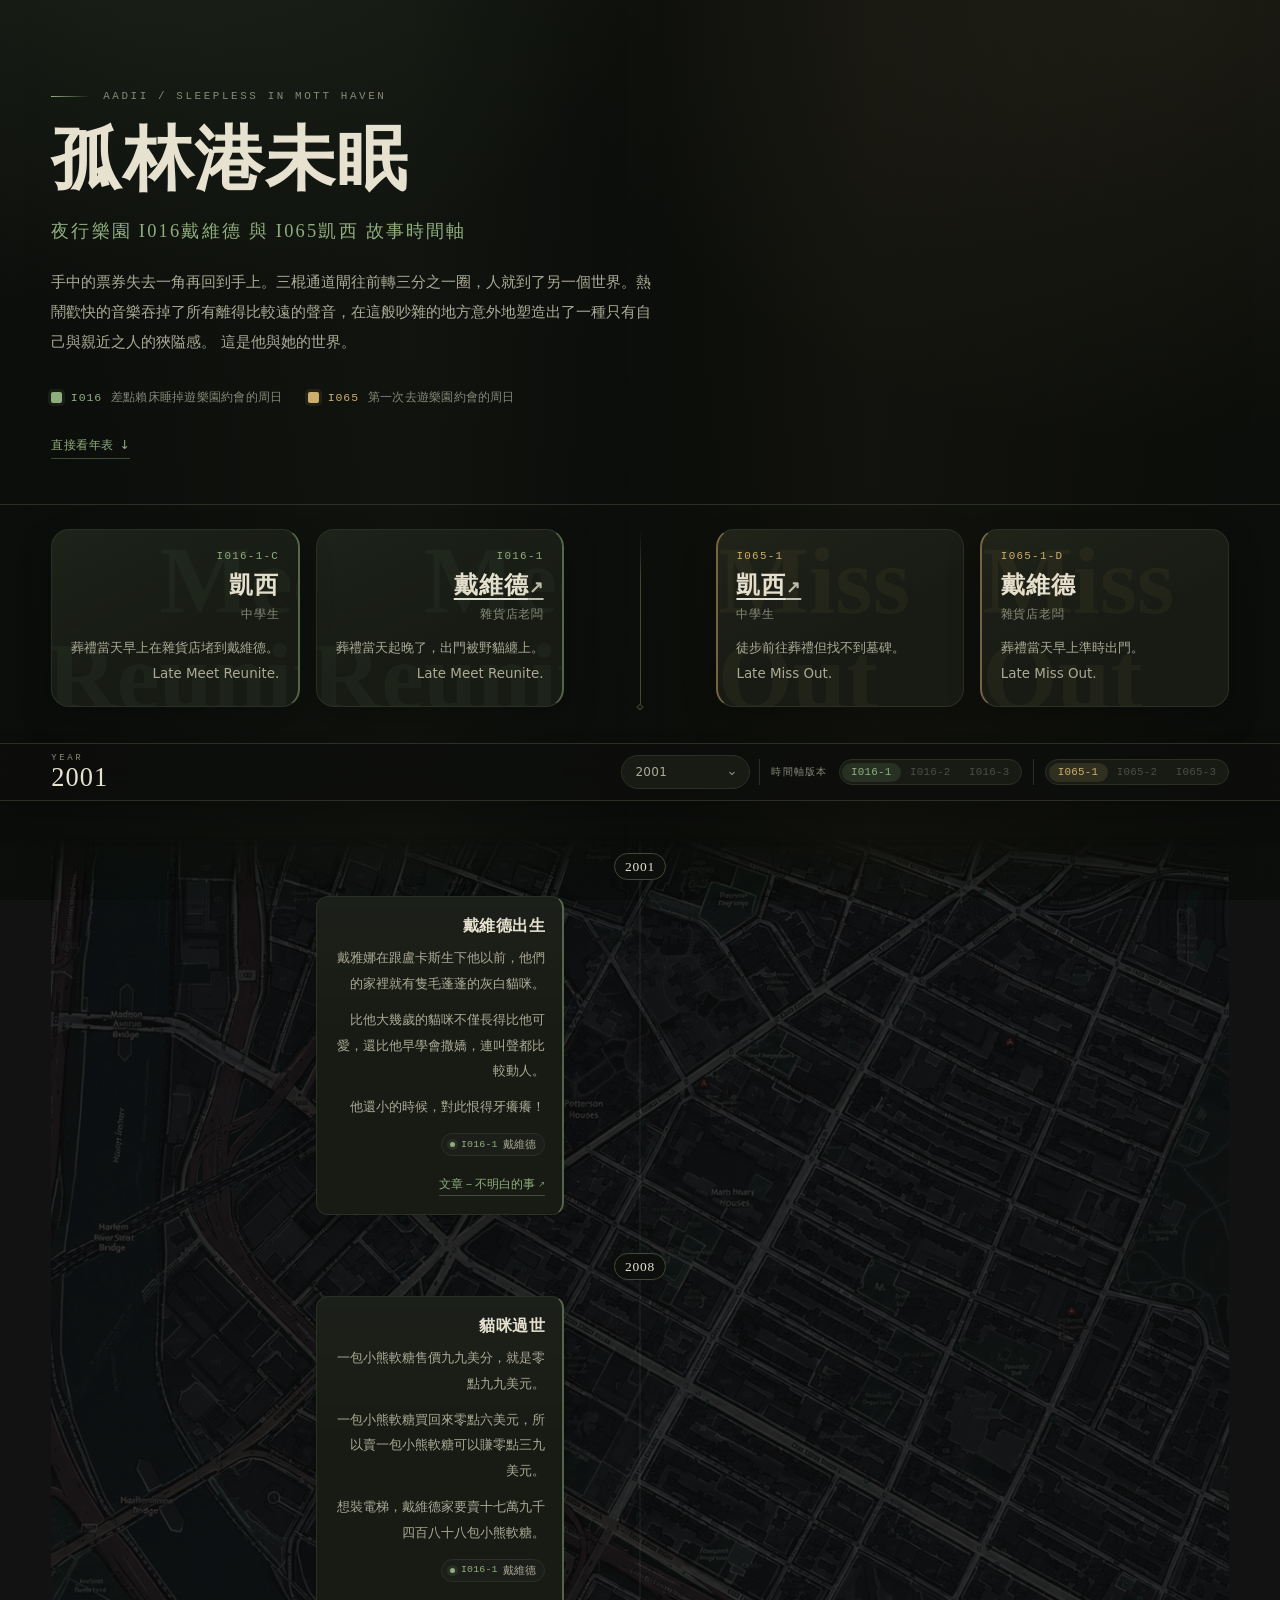
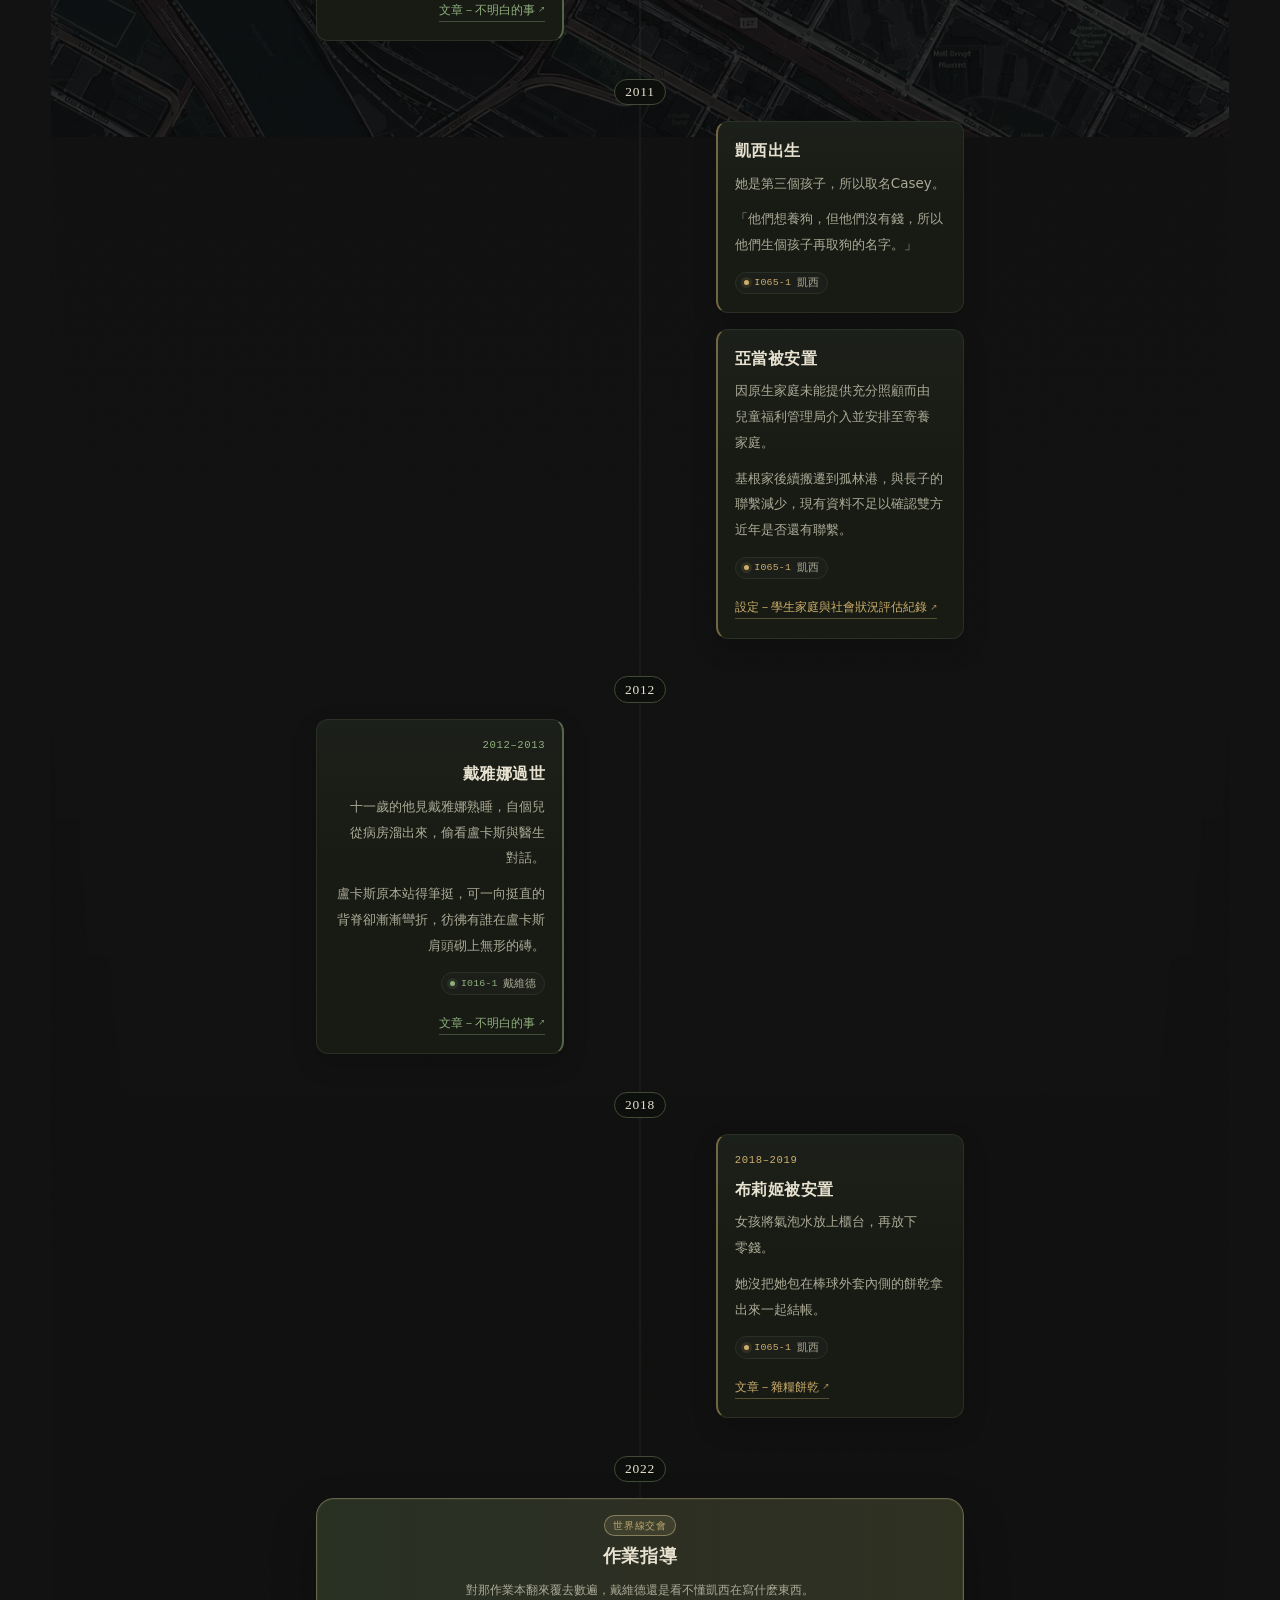
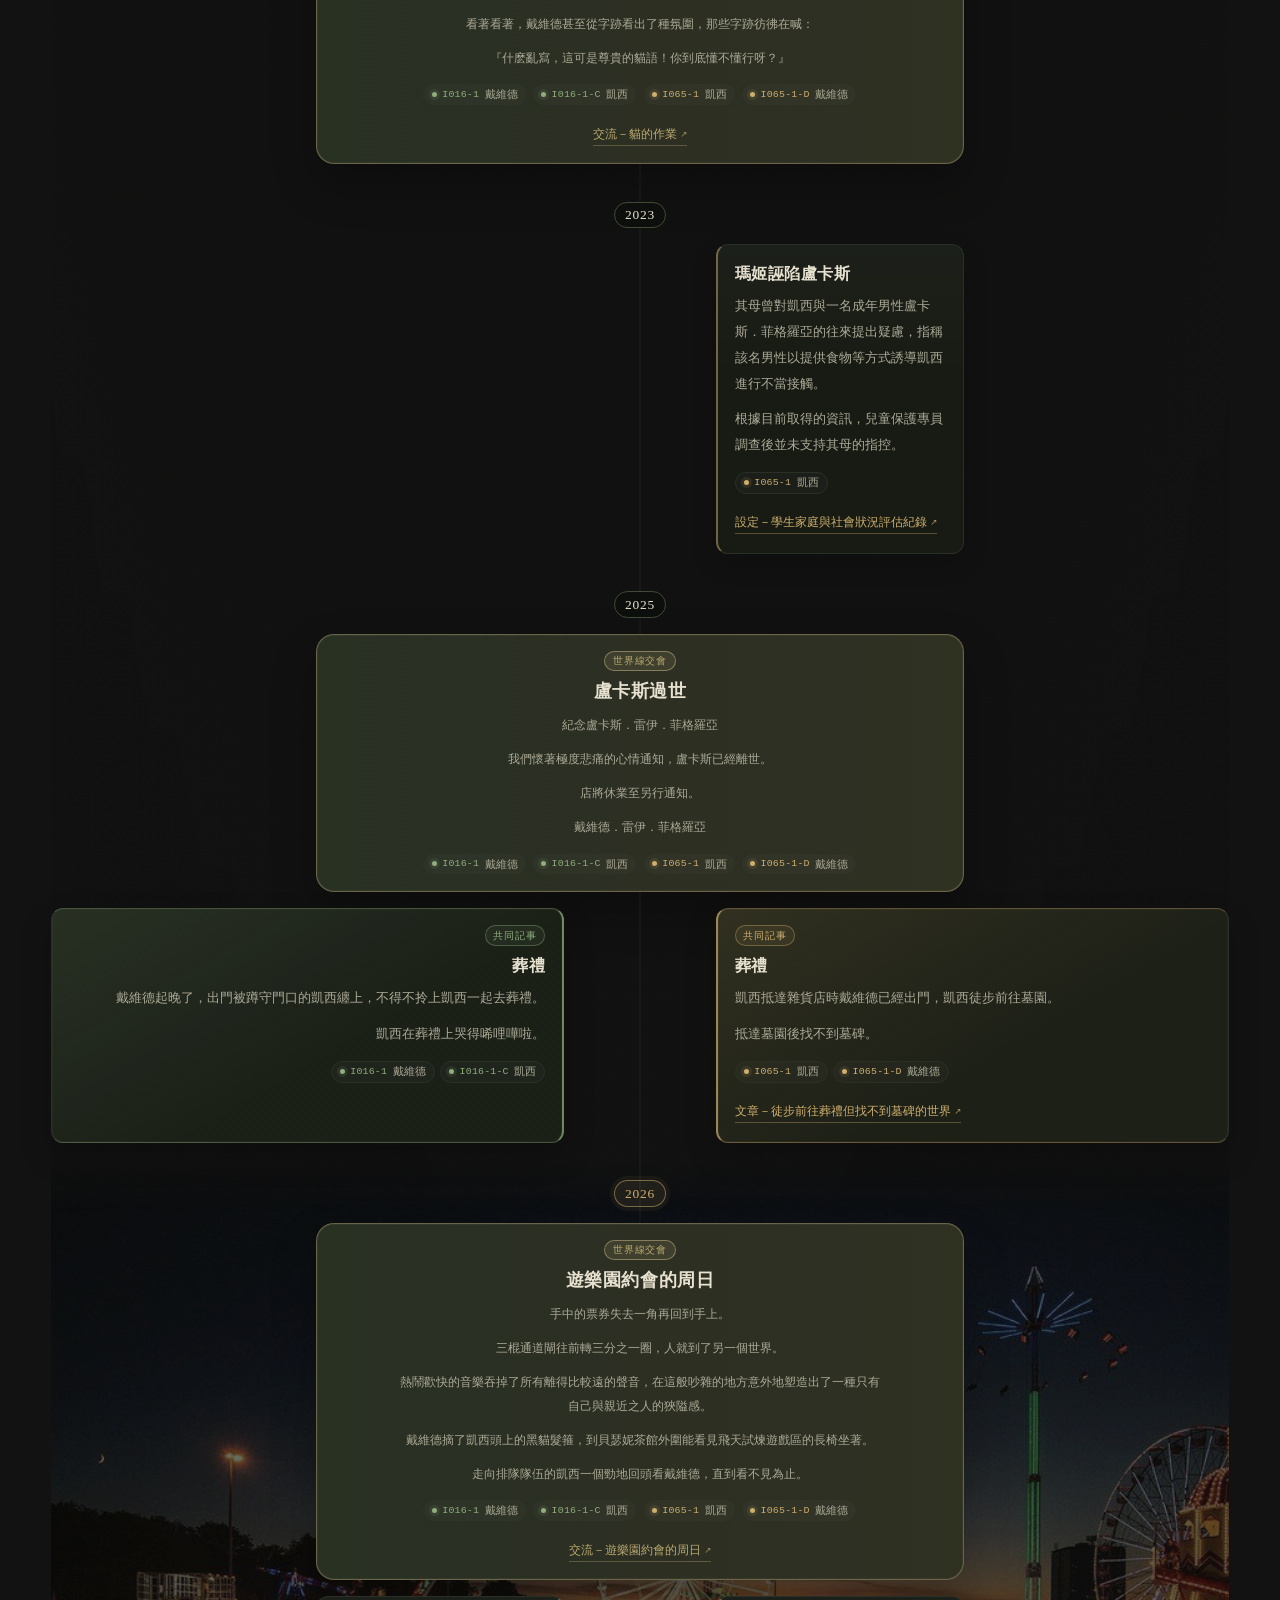
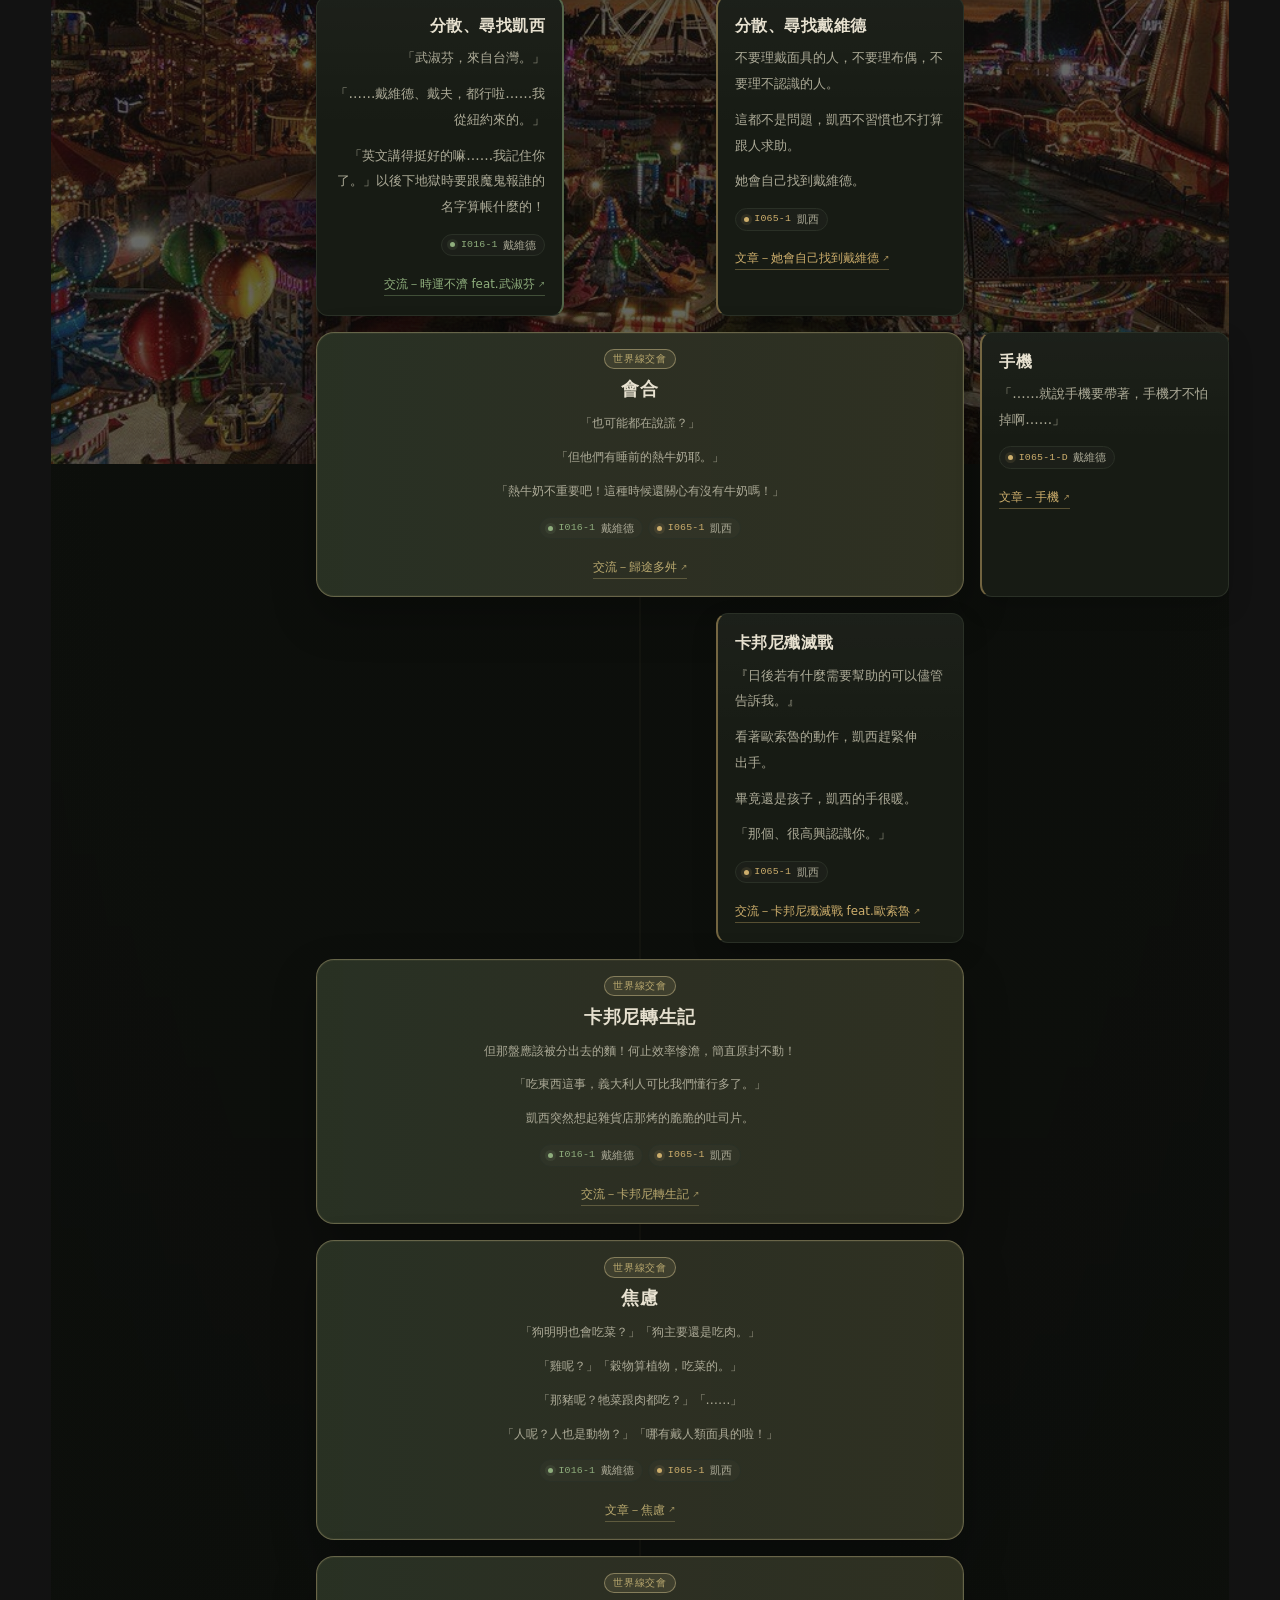
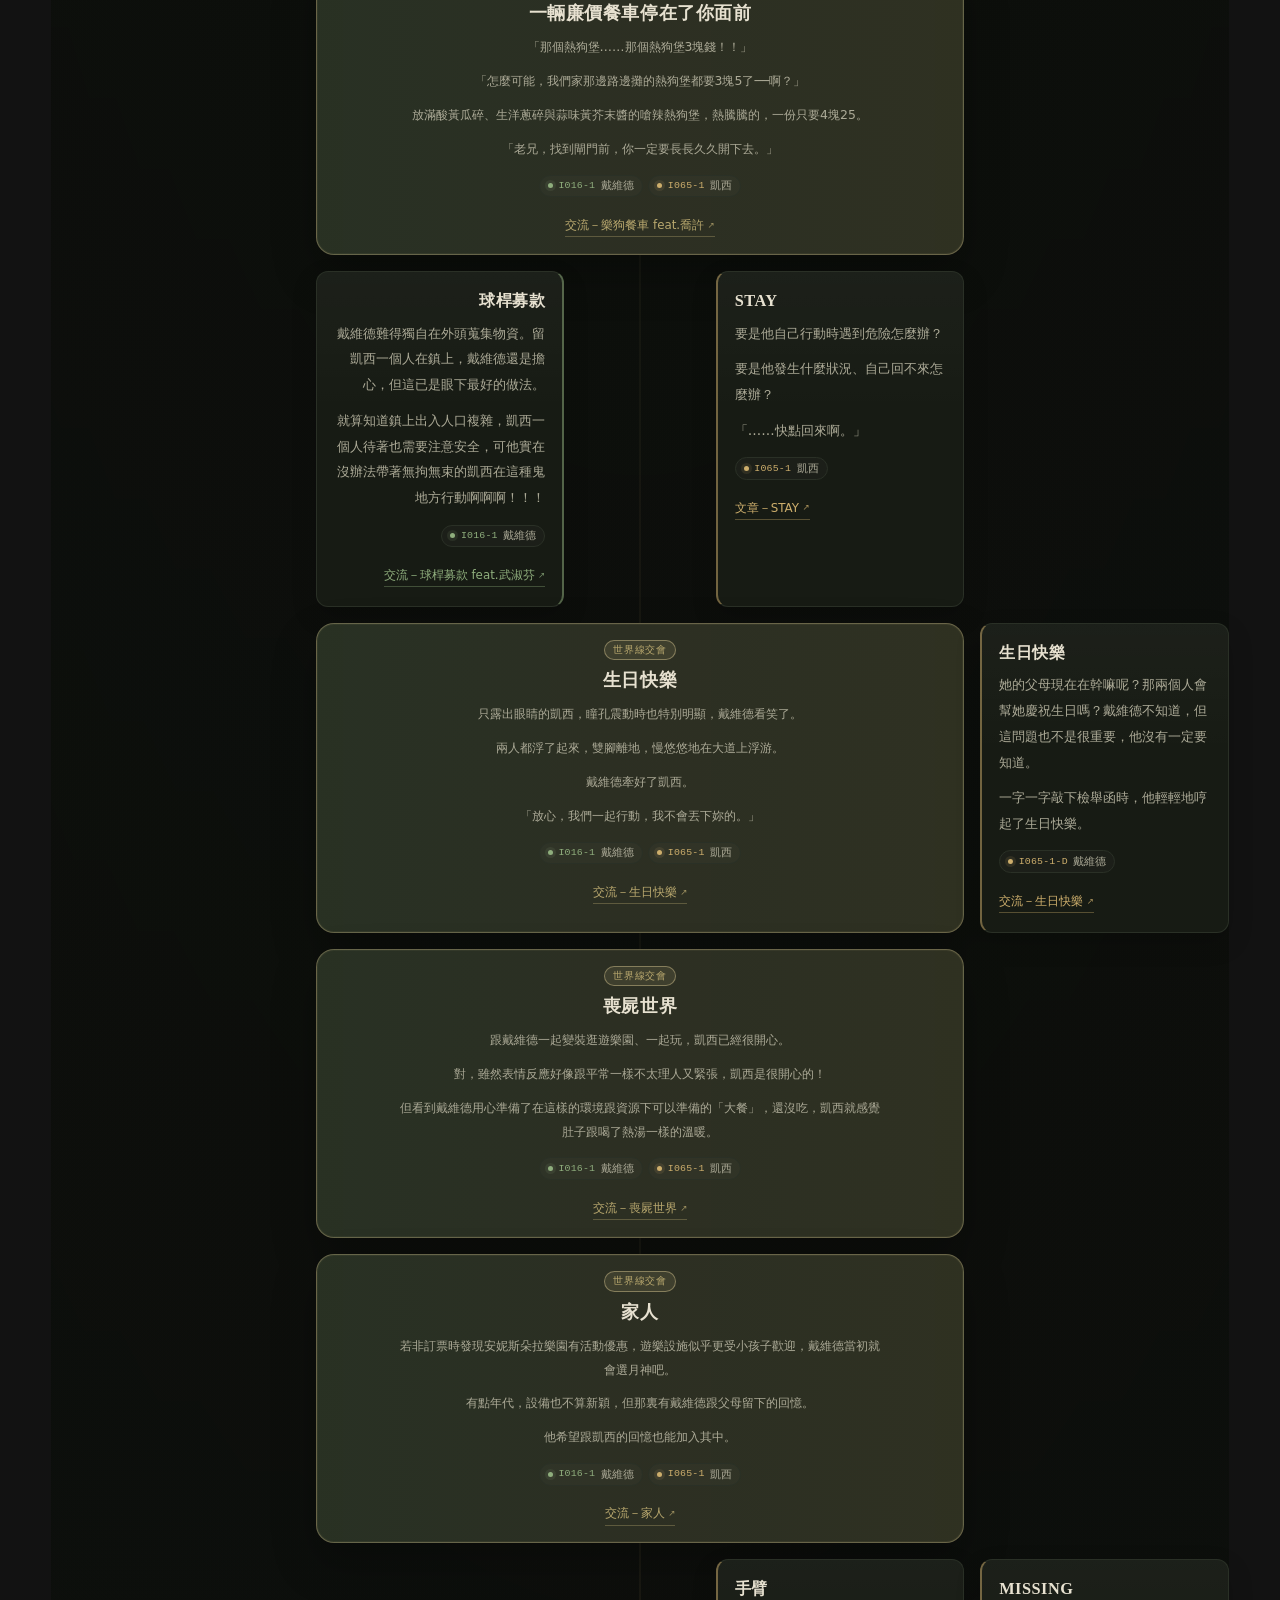
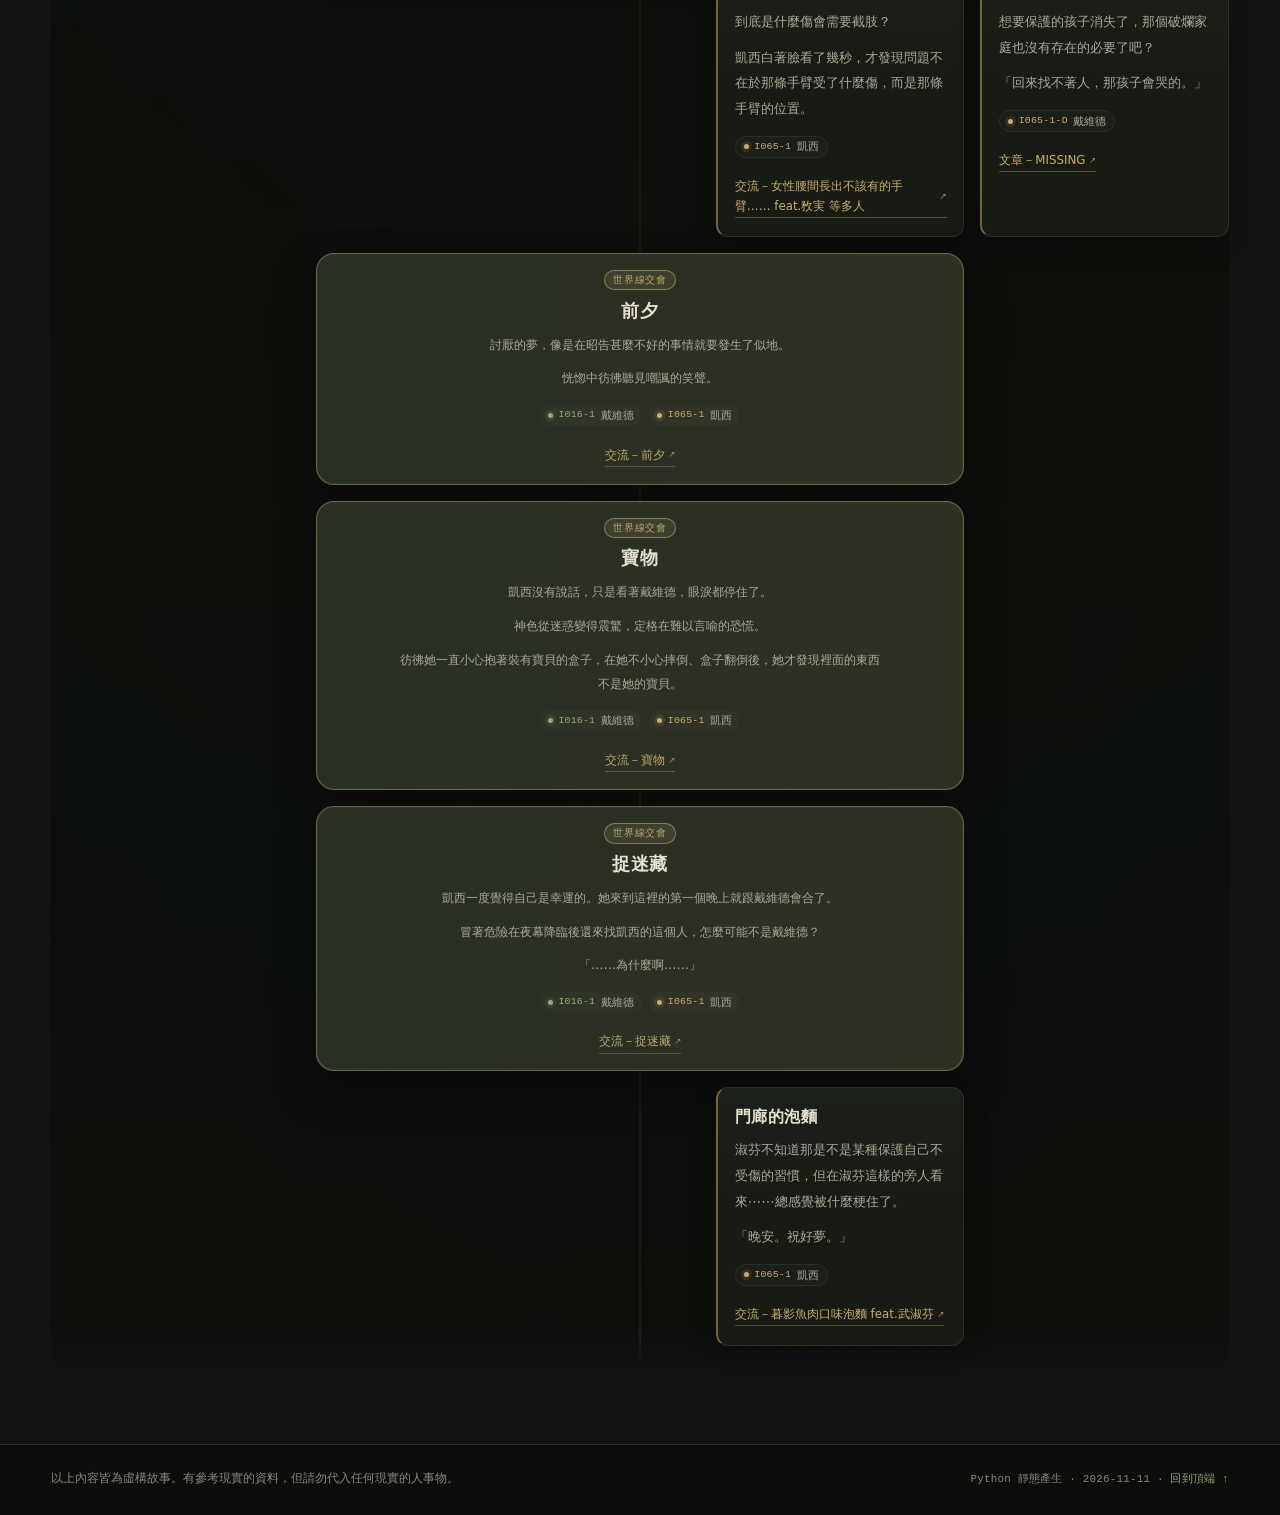
==== commit 2c69d2de: "更新到最新事件" ====
--- a/docs/index.html
+++ b/docs/index.html
@@ -430,7 +430,16 @@
         <ul class="entry__cast" aria-label="登場角色"><li class="chip tone--amber"><span class="chip__dot" aria-hidden="true"></span><span class="chip__code">I065-1</span><span class="chip__name">凱西</span></li></ul>
         <ul class="entry__links" aria-label="相關連結"><li><a href="https://www.plurk.com/p/3jcyaoun66" target="_blank" rel="noopener noreferrer">交流－女性腰間長出不該有的手臂…… feat.敄実 等多人<span class="sr-only">（另開新視窗）</span><span class="link-arrow" aria-hidden="true">↗</span></a></li></ul>
       </article>
-    <article class="entry entry--bridge tone--shared" id="evt-2026-common-beforedanger-l1r1" data-year="2026" data-row="13" data-side="bridge" data-worlds="I016 I065" aria-labelledby="evt-2026-common-beforedanger-l1r1-title" style="--row:14;--m-row:18;--col-start:2;--col-end:5">
+    <article class="entry entry--right tone--amber" id="evt-2026-i065-missing-l1r1" data-year="2026" data-row="12" data-side="right" data-worlds="I065" aria-labelledby="evt-2026-i065-missing-l1r1-title" style="--row:13;--m-row:18;--col-start:5;--col-end:6">
+        <h3 class="entry__title" id="evt-2026-i065-missing-l1r1-title">MISSING</h3>
+        <div class="entry__body">
+          <p>想要保護的孩子消失了，那個破爛家庭也沒有存在的必要了吧？</p>
+          <p>「回來找不著人，那孩子會哭的。」</p>
+        </div>
+        <ul class="entry__cast" aria-label="登場角色"><li class="chip tone--amber"><span class="chip__dot" aria-hidden="true"></span><span class="chip__code">I065-1-D</span><span class="chip__name">戴維德</span></li></ul>
+        <ul class="entry__links" aria-label="相關連結"><li><a href="https://www.plurk.com/p/3jdnz7ohg1" target="_blank" rel="noopener noreferrer">文章－MISSING<span class="sr-only">（另開新視窗）</span><span class="link-arrow" aria-hidden="true">↗</span></a></li></ul>
+      </article>
+    <article class="entry entry--bridge tone--shared" id="evt-2026-common-beforedanger-l1r1" data-year="2026" data-row="13" data-side="bridge" data-worlds="I016 I065" aria-labelledby="evt-2026-common-beforedanger-l1r1-title" style="--row:14;--m-row:19;--col-start:2;--col-end:5">
         <div class="entry__meta"><span class="entry__badge entry__badge--bridge">世界線交會</span></div>
         <h3 class="entry__title" id="evt-2026-common-beforedanger-l1r1-title">前夕</h3>
         <div class="entry__body">
@@ -439,6 +448,37 @@
         </div>
         <ul class="entry__cast" aria-label="登場角色"><li class="chip tone--moss"><span class="chip__dot" aria-hidden="true"></span><span class="chip__code">I016-1</span><span class="chip__name">戴維德</span></li><li class="chip tone--amber"><span class="chip__dot" aria-hidden="true"></span><span class="chip__code">I065-1</span><span class="chip__name">凱西</span></li></ul>
         <ul class="entry__links" aria-label="相關連結"><li><a href="https://www.plurk.com/p/3jd3ndoxkx" target="_blank" rel="noopener noreferrer">交流－前夕<span class="sr-only">（另開新視窗）</span><span class="link-arrow" aria-hidden="true">↗</span></a></li></ul>
+      </article>
+    <article class="entry entry--bridge tone--shared" id="evt-2026-common-danger-l1r1" data-year="2026" data-row="14" data-side="bridge" data-worlds="I016 I065" aria-labelledby="evt-2026-common-danger-l1r1-title" style="--row:15;--m-row:20;--col-start:2;--col-end:5">
+        <div class="entry__meta"><span class="entry__badge entry__badge--bridge">世界線交會</span></div>
+        <h3 class="entry__title" id="evt-2026-common-danger-l1r1-title">寶物</h3>
+        <div class="entry__body">
+          <p>凱西沒有說話，只是看著戴維德，眼淚都停住了。</p>
+          <p>神色從迷惑變得震驚，定格在難以言喻的恐慌。</p>
+          <p>彷彿她一直小心抱著裝有寶貝的盒子，在她不小心摔倒、盒子翻倒後，她才發現裡面的東西不是她的寶貝。</p>
+        </div>
+        <ul class="entry__cast" aria-label="登場角色"><li class="chip tone--moss"><span class="chip__dot" aria-hidden="true"></span><span class="chip__code">I016-1</span><span class="chip__name">戴維德</span></li><li class="chip tone--amber"><span class="chip__dot" aria-hidden="true"></span><span class="chip__code">I065-1</span><span class="chip__name">凱西</span></li></ul>
+        <ul class="entry__links" aria-label="相關連結"><li><a href="https://www.plurk.com/p/3jdci4gwwu" target="_blank" rel="noopener noreferrer">交流－寶物<span class="sr-only">（另開新視窗）</span><span class="link-arrow" aria-hidden="true">↗</span></a></li></ul>
+      </article>
+    <article class="entry entry--bridge tone--shared" id="evt-2026-common-hideseek-l1r1" data-year="2026" data-row="15" data-side="bridge" data-worlds="I016 I065" aria-labelledby="evt-2026-common-hideseek-l1r1-title" style="--row:16;--m-row:21;--col-start:2;--col-end:5">
+        <div class="entry__meta"><span class="entry__badge entry__badge--bridge">世界線交會</span></div>
+        <h3 class="entry__title" id="evt-2026-common-hideseek-l1r1-title">捉迷藏</h3>
+        <div class="entry__body">
+          <p>凱西一度覺得自己是幸運的。她來到這裡的第一個晚上就跟戴維德會合了。</p>
+          <p>冒著危險在夜幕降臨後還來找凱西的這個人，怎麼可能不是戴維德？</p>
+          <p>「……為什麼啊……」</p>
+        </div>
+        <ul class="entry__cast" aria-label="登場角色"><li class="chip tone--moss"><span class="chip__dot" aria-hidden="true"></span><span class="chip__code">I016-1</span><span class="chip__name">戴維德</span></li><li class="chip tone--amber"><span class="chip__dot" aria-hidden="true"></span><span class="chip__code">I065-1</span><span class="chip__name">凱西</span></li></ul>
+        <ul class="entry__links" aria-label="相關連結"><li><a href="https://www.plurk.com/p/3jdfmryw00" target="_blank" rel="noopener noreferrer">交流－捉迷藏<span class="sr-only">（另開新視窗）</span><span class="link-arrow" aria-hidden="true">↗</span></a></li></ul>
+      </article>
+    <article class="entry entry--right tone--amber" id="evt-2026-i065-cupnoodle-l1r1" data-year="2026" data-row="16" data-side="right" data-worlds="I065" aria-labelledby="evt-2026-i065-cupnoodle-l1r1-title" style="--row:17;--m-row:22;--col-start:4;--col-end:5">
+        <h3 class="entry__title" id="evt-2026-i065-cupnoodle-l1r1-title">門廊的泡麵</h3>
+        <div class="entry__body">
+          <p>淑芬不知道那是不是某種保護自己不受傷的習慣，但在淑芬這樣的旁人看來⋯⋯總感覺被什麼梗住了。</p>
+          <p>「晚安。祝好夢。」</p>
+        </div>
+        <ul class="entry__cast" aria-label="登場角色"><li class="chip tone--amber"><span class="chip__dot" aria-hidden="true"></span><span class="chip__code">I065-1</span><span class="chip__name">凱西</span></li></ul>
+        <ul class="entry__links" aria-label="相關連結"><li><a href="https://www.plurk.com/p/3jdghci9qt" target="_blank" rel="noopener noreferrer">交流－暮影魚肉口味泡麵 feat.武淑芬<span class="sr-only">（另開新視窗）</span><span class="link-arrow" aria-hidden="true">↗</span></a></li></ul>
       </article>
   </div>
 </div>
@@ -733,6 +773,26 @@
         <ul class="entry__cast" aria-label="登場角色"><li class="chip tone--amber"><span class="chip__dot" aria-hidden="true"></span><span class="chip__code">I065-2</span><span class="chip__name">凱西</span></li></ul>
         <ul class="entry__links" aria-label="相關連結"><li><a href="https://www.plurk.com/p/3jd3ndoxkx" target="_blank" rel="noopener noreferrer">交流－前夕<span class="sr-only">（另開新視窗）</span><span class="link-arrow" aria-hidden="true">↗</span></a></li></ul>
       </article>
+    <article class="entry entry--left tone--shared" id="evt-2026-common-danger-l1r2" data-year="2026" data-row="13" data-side="left" data-worlds="I016" aria-labelledby="evt-2026-common-danger-l1r2-title" style="--row:14;--m-row:19;--col-start:2;--col-end:3">
+        <h3 class="entry__title" id="evt-2026-common-danger-l1r2-title">寶物</h3>
+        <div class="entry__body">
+          <p>凱西沒有說話，只是看著戴維德，眼淚都停住了。</p>
+          <p>神色從迷惑變得震驚，定格在難以言喻的恐慌。</p>
+          <p>彷彿她一直小心抱著裝有寶貝的盒子，在她不小心摔倒、盒子翻倒後，她才發現裡面的東西不是她的寶貝。</p>
+        </div>
+        <ul class="entry__cast" aria-label="登場角色"><li class="chip tone--moss"><span class="chip__dot" aria-hidden="true"></span><span class="chip__code">I016-1</span><span class="chip__name">戴維德</span></li></ul>
+        <ul class="entry__links" aria-label="相關連結"><li><a href="https://www.plurk.com/p/3jdci4gwwu" target="_blank" rel="noopener noreferrer">交流－寶物<span class="sr-only">（另開新視窗）</span><span class="link-arrow" aria-hidden="true">↗</span></a></li></ul>
+      </article>
+    <article class="entry entry--left tone--shared" id="evt-2026-common-hideseek-l1r2" data-year="2026" data-row="14" data-side="left" data-worlds="I016" aria-labelledby="evt-2026-common-hideseek-l1r2-title" style="--row:15;--m-row:20;--col-start:2;--col-end:3">
+        <h3 class="entry__title" id="evt-2026-common-hideseek-l1r2-title">捉迷藏</h3>
+        <div class="entry__body">
+          <p>凱西一度覺得自己是幸運的。她來到這裡的第一個晚上就跟戴維德會合了。</p>
+          <p>冒著危險在夜幕降臨後還來找凱西的這個人，怎麼可能不是戴維德？</p>
+          <p>「……為什麼啊……」</p>
+        </div>
+        <ul class="entry__cast" aria-label="登場角色"><li class="chip tone--moss"><span class="chip__dot" aria-hidden="true"></span><span class="chip__code">I016-1</span><span class="chip__name">戴維德</span></li></ul>
+        <ul class="entry__links" aria-label="相關連結"><li><a href="https://www.plurk.com/p/3jdfmryw00" target="_blank" rel="noopener noreferrer">交流－捉迷藏<span class="sr-only">（另開新視窗）</span><span class="link-arrow" aria-hidden="true">↗</span></a></li></ul>
+      </article>
   </div>
 </div>
 <div class="timeline-variant" data-left="1" data-right="3" hidden>
@@ -1026,6 +1086,26 @@
         <ul class="entry__cast" aria-label="登場角色"><li class="chip tone--amber"><span class="chip__dot" aria-hidden="true"></span><span class="chip__code">I065-3</span><span class="chip__name">凱西</span></li></ul>
         <ul class="entry__links" aria-label="相關連結"><li><a href="https://www.plurk.com/p/3jd3ndoxkx" target="_blank" rel="noopener noreferrer">交流－前夕<span class="sr-only">（另開新視窗）</span><span class="link-arrow" aria-hidden="true">↗</span></a></li></ul>
       </article>
+    <article class="entry entry--left tone--shared" id="evt-2026-common-danger-l1r3" data-year="2026" data-row="13" data-side="left" data-worlds="I016" aria-labelledby="evt-2026-common-danger-l1r3-title" style="--row:14;--m-row:19;--col-start:2;--col-end:3">
+        <h3 class="entry__title" id="evt-2026-common-danger-l1r3-title">寶物</h3>
+        <div class="entry__body">
+          <p>凱西沒有說話，只是看著戴維德，眼淚都停住了。</p>
+          <p>神色從迷惑變得震驚，定格在難以言喻的恐慌。</p>
+          <p>彷彿她一直小心抱著裝有寶貝的盒子，在她不小心摔倒、盒子翻倒後，她才發現裡面的東西不是她的寶貝。</p>
+        </div>
+        <ul class="entry__cast" aria-label="登場角色"><li class="chip tone--moss"><span class="chip__dot" aria-hidden="true"></span><span class="chip__code">I016-1</span><span class="chip__name">戴維德</span></li></ul>
+        <ul class="entry__links" aria-label="相關連結"><li><a href="https://www.plurk.com/p/3jdci4gwwu" target="_blank" rel="noopener noreferrer">交流－寶物<span class="sr-only">（另開新視窗）</span><span class="link-arrow" aria-hidden="true">↗</span></a></li></ul>
+      </article>
+    <article class="entry entry--left tone--shared" id="evt-2026-common-hideseek-l1r3" data-year="2026" data-row="14" data-side="left" data-worlds="I016" aria-labelledby="evt-2026-common-hideseek-l1r3-title" style="--row:15;--m-row:20;--col-start:2;--col-end:3">
+        <h3 class="entry__title" id="evt-2026-common-hideseek-l1r3-title">捉迷藏</h3>
+        <div class="entry__body">
+          <p>凱西一度覺得自己是幸運的。她來到這裡的第一個晚上就跟戴維德會合了。</p>
+          <p>冒著危險在夜幕降臨後還來找凱西的這個人，怎麼可能不是戴維德？</p>
+          <p>「……為什麼啊……」</p>
+        </div>
+        <ul class="entry__cast" aria-label="登場角色"><li class="chip tone--moss"><span class="chip__dot" aria-hidden="true"></span><span class="chip__code">I016-1</span><span class="chip__name">戴維德</span></li></ul>
+        <ul class="entry__links" aria-label="相關連結"><li><a href="https://www.plurk.com/p/3jdfmryw00" target="_blank" rel="noopener noreferrer">交流－捉迷藏<span class="sr-only">（另開新視窗）</span><span class="link-arrow" aria-hidden="true">↗</span></a></li></ul>
+      </article>
   </div>
 </div>
 <div class="timeline-variant" data-left="2" data-right="1" hidden>
@@ -1337,7 +1417,16 @@
         <ul class="entry__cast" aria-label="登場角色"><li class="chip tone--amber"><span class="chip__dot" aria-hidden="true"></span><span class="chip__code">I065-1</span><span class="chip__name">凱西</span></li></ul>
         <ul class="entry__links" aria-label="相關連結"><li><a href="https://www.plurk.com/p/3jcyaoun66" target="_blank" rel="noopener noreferrer">交流－女性腰間長出不該有的手臂…… feat.敄実 等多人<span class="sr-only">（另開新視窗）</span><span class="link-arrow" aria-hidden="true">↗</span></a></li></ul>
       </article>
-    <article class="entry entry--left tone--shared" id="evt-2026-common-beforedanger-tmp2-l2r1" data-year="2026" data-row="13" data-side="left" data-worlds="I016" aria-labelledby="evt-2026-common-beforedanger-tmp2-l2r1-title" style="--row:14;--m-row:20;--col-start:2;--col-end:3">
+    <article class="entry entry--right tone--amber" id="evt-2026-i065-missing-l2r1" data-year="2026" data-row="12" data-side="right" data-worlds="I065" aria-labelledby="evt-2026-i065-missing-l2r1-title" style="--row:13;--m-row:20;--col-start:5;--col-end:6">
+        <h3 class="entry__title" id="evt-2026-i065-missing-l2r1-title">MISSING</h3>
+        <div class="entry__body">
+          <p>想要保護的孩子消失了，那個破爛家庭也沒有存在的必要了吧？</p>
+          <p>「回來找不著人，那孩子會哭的。」</p>
+        </div>
+        <ul class="entry__cast" aria-label="登場角色"><li class="chip tone--amber"><span class="chip__dot" aria-hidden="true"></span><span class="chip__code">I065-1-D</span><span class="chip__name">戴維德</span></li></ul>
+        <ul class="entry__links" aria-label="相關連結"><li><a href="https://www.plurk.com/p/3jdnz7ohg1" target="_blank" rel="noopener noreferrer">文章－MISSING<span class="sr-only">（另開新視窗）</span><span class="link-arrow" aria-hidden="true">↗</span></a></li></ul>
+      </article>
+    <article class="entry entry--left tone--shared" id="evt-2026-common-beforedanger-tmp2-l2r1" data-year="2026" data-row="13" data-side="left" data-worlds="I016" aria-labelledby="evt-2026-common-beforedanger-tmp2-l2r1-title" style="--row:14;--m-row:21;--col-start:2;--col-end:3">
         <h3 class="entry__title" id="evt-2026-common-beforedanger-tmp2-l2r1-title">前夕</h3>
         <div class="entry__body">
           <p>討厭的夢，像是在昭告甚麼不好的事情就要發生了似地。</p>
@@ -1346,7 +1435,7 @@
         <ul class="entry__cast" aria-label="登場角色"><li class="chip tone--moss"><span class="chip__dot" aria-hidden="true"></span><span class="chip__code">I016-2</span><span class="chip__name">戴維德</span></li></ul>
         <ul class="entry__links" aria-label="相關連結"><li><a href="https://www.plurk.com/p/3jd3ndoxkx" target="_blank" rel="noopener noreferrer">交流－前夕<span class="sr-only">（另開新視窗）</span><span class="link-arrow" aria-hidden="true">↗</span></a></li></ul>
       </article>
-    <article class="entry entry--right tone--shared" id="evt-2026-common-beforedanger-l2r1" data-year="2026" data-row="13" data-side="right" data-worlds="I065" aria-labelledby="evt-2026-common-beforedanger-l2r1-title" style="--row:14;--m-row:21;--col-start:4;--col-end:5">
+    <article class="entry entry--right tone--shared" id="evt-2026-common-beforedanger-l2r1" data-year="2026" data-row="13" data-side="right" data-worlds="I065" aria-labelledby="evt-2026-common-beforedanger-l2r1-title" style="--row:14;--m-row:22;--col-start:4;--col-end:5">
         <h3 class="entry__title" id="evt-2026-common-beforedanger-l2r1-title">前夕</h3>
         <div class="entry__body">
           <p>討厭的夢，像是在昭告甚麼不好的事情就要發生了似地。</p>
@@ -1354,6 +1443,35 @@
         </div>
         <ul class="entry__cast" aria-label="登場角色"><li class="chip tone--amber"><span class="chip__dot" aria-hidden="true"></span><span class="chip__code">I065-1</span><span class="chip__name">凱西</span></li></ul>
         <ul class="entry__links" aria-label="相關連結"><li><a href="https://www.plurk.com/p/3jd3ndoxkx" target="_blank" rel="noopener noreferrer">交流－前夕<span class="sr-only">（另開新視窗）</span><span class="link-arrow" aria-hidden="true">↗</span></a></li></ul>
+      </article>
+    <article class="entry entry--right tone--shared" id="evt-2026-common-danger-l2r1" data-year="2026" data-row="14" data-side="right" data-worlds="I065" aria-labelledby="evt-2026-common-danger-l2r1-title" style="--row:15;--m-row:23;--col-start:4;--col-end:5">
+        <h3 class="entry__title" id="evt-2026-common-danger-l2r1-title">寶物</h3>
+        <div class="entry__body">
+          <p>凱西沒有說話，只是看著戴維德，眼淚都停住了。</p>
+          <p>神色從迷惑變得震驚，定格在難以言喻的恐慌。</p>
+          <p>彷彿她一直小心抱著裝有寶貝的盒子，在她不小心摔倒、盒子翻倒後，她才發現裡面的東西不是她的寶貝。</p>
+        </div>
+        <ul class="entry__cast" aria-label="登場角色"><li class="chip tone--amber"><span class="chip__dot" aria-hidden="true"></span><span class="chip__code">I065-1</span><span class="chip__name">凱西</span></li></ul>
+        <ul class="entry__links" aria-label="相關連結"><li><a href="https://www.plurk.com/p/3jdci4gwwu" target="_blank" rel="noopener noreferrer">交流－寶物<span class="sr-only">（另開新視窗）</span><span class="link-arrow" aria-hidden="true">↗</span></a></li></ul>
+      </article>
+    <article class="entry entry--right tone--shared" id="evt-2026-common-hideseek-l2r1" data-year="2026" data-row="15" data-side="right" data-worlds="I065" aria-labelledby="evt-2026-common-hideseek-l2r1-title" style="--row:16;--m-row:24;--col-start:4;--col-end:5">
+        <h3 class="entry__title" id="evt-2026-common-hideseek-l2r1-title">捉迷藏</h3>
+        <div class="entry__body">
+          <p>凱西一度覺得自己是幸運的。她來到這裡的第一個晚上就跟戴維德會合了。</p>
+          <p>冒著危險在夜幕降臨後還來找凱西的這個人，怎麼可能不是戴維德？</p>
+          <p>「……為什麼啊……」</p>
+        </div>
+        <ul class="entry__cast" aria-label="登場角色"><li class="chip tone--amber"><span class="chip__dot" aria-hidden="true"></span><span class="chip__code">I065-1</span><span class="chip__name">凱西</span></li></ul>
+        <ul class="entry__links" aria-label="相關連結"><li><a href="https://www.plurk.com/p/3jdfmryw00" target="_blank" rel="noopener noreferrer">交流－捉迷藏<span class="sr-only">（另開新視窗）</span><span class="link-arrow" aria-hidden="true">↗</span></a></li></ul>
+      </article>
+    <article class="entry entry--right tone--amber" id="evt-2026-i065-cupnoodle-l2r1" data-year="2026" data-row="16" data-side="right" data-worlds="I065" aria-labelledby="evt-2026-i065-cupnoodle-l2r1-title" style="--row:17;--m-row:25;--col-start:4;--col-end:5">
+        <h3 class="entry__title" id="evt-2026-i065-cupnoodle-l2r1-title">門廊的泡麵</h3>
+        <div class="entry__body">
+          <p>淑芬不知道那是不是某種保護自己不受傷的習慣，但在淑芬這樣的旁人看來⋯⋯總感覺被什麼梗住了。</p>
+          <p>「晚安。祝好夢。」</p>
+        </div>
+        <ul class="entry__cast" aria-label="登場角色"><li class="chip tone--amber"><span class="chip__dot" aria-hidden="true"></span><span class="chip__code">I065-1</span><span class="chip__name">凱西</span></li></ul>
+        <ul class="entry__links" aria-label="相關連結"><li><a href="https://www.plurk.com/p/3jdghci9qt" target="_blank" rel="noopener noreferrer">交流－暮影魚肉口味泡麵 feat.武淑芬<span class="sr-only">（另開新視窗）</span><span class="link-arrow" aria-hidden="true">↗</span></a></li></ul>
       </article>
   </div>
 </div>
@@ -2006,7 +2124,16 @@
         <ul class="entry__cast" aria-label="登場角色"><li class="chip tone--amber"><span class="chip__dot" aria-hidden="true"></span><span class="chip__code">I065-1</span><span class="chip__name">凱西</span></li></ul>
         <ul class="entry__links" aria-label="相關連結"><li><a href="https://www.plurk.com/p/3jcyaoun66" target="_blank" rel="noopener noreferrer">交流－女性腰間長出不該有的手臂…… feat.敄実 等多人<span class="sr-only">（另開新視窗）</span><span class="link-arrow" aria-hidden="true">↗</span></a></li></ul>
       </article>
-    <article class="entry entry--left tone--shared" id="evt-2026-common-beforedanger-tmp3-l3r1" data-year="2026" data-row="13" data-side="left" data-worlds="I016" aria-labelledby="evt-2026-common-beforedanger-tmp3-l3r1-title" style="--row:14;--m-row:20;--col-start:2;--col-end:3">
+    <article class="entry entry--right tone--amber" id="evt-2026-i065-missing-l3r1" data-year="2026" data-row="12" data-side="right" data-worlds="I065" aria-labelledby="evt-2026-i065-missing-l3r1-title" style="--row:13;--m-row:20;--col-start:5;--col-end:6">
+        <h3 class="entry__title" id="evt-2026-i065-missing-l3r1-title">MISSING</h3>
+        <div class="entry__body">
+          <p>想要保護的孩子消失了，那個破爛家庭也沒有存在的必要了吧？</p>
+          <p>「回來找不著人，那孩子會哭的。」</p>
+        </div>
+        <ul class="entry__cast" aria-label="登場角色"><li class="chip tone--amber"><span class="chip__dot" aria-hidden="true"></span><span class="chip__code">I065-1-D</span><span class="chip__name">戴維德</span></li></ul>
+        <ul class="entry__links" aria-label="相關連結"><li><a href="https://www.plurk.com/p/3jdnz7ohg1" target="_blank" rel="noopener noreferrer">文章－MISSING<span class="sr-only">（另開新視窗）</span><span class="link-arrow" aria-hidden="true">↗</span></a></li></ul>
+      </article>
+    <article class="entry entry--left tone--shared" id="evt-2026-common-beforedanger-tmp3-l3r1" data-year="2026" data-row="13" data-side="left" data-worlds="I016" aria-labelledby="evt-2026-common-beforedanger-tmp3-l3r1-title" style="--row:14;--m-row:21;--col-start:2;--col-end:3">
         <h3 class="entry__title" id="evt-2026-common-beforedanger-tmp3-l3r1-title">前夕</h3>
         <div class="entry__body">
           <p>討厭的夢，像是在昭告甚麼不好的事情就要發生了似地。</p>
@@ -2015,7 +2142,7 @@
         <ul class="entry__cast" aria-label="登場角色"><li class="chip tone--moss"><span class="chip__dot" aria-hidden="true"></span><span class="chip__code">I016-3</span><span class="chip__name">戴維德</span></li></ul>
         <ul class="entry__links" aria-label="相關連結"><li><a href="https://www.plurk.com/p/3jd3ndoxkx" target="_blank" rel="noopener noreferrer">交流－前夕<span class="sr-only">（另開新視窗）</span><span class="link-arrow" aria-hidden="true">↗</span></a></li></ul>
       </article>
-    <article class="entry entry--right tone--shared" id="evt-2026-common-beforedanger-l3r1" data-year="2026" data-row="13" data-side="right" data-worlds="I065" aria-labelledby="evt-2026-common-beforedanger-l3r1-title" style="--row:14;--m-row:21;--col-start:4;--col-end:5">
+    <article class="entry entry--right tone--shared" id="evt-2026-common-beforedanger-l3r1" data-year="2026" data-row="13" data-side="right" data-worlds="I065" aria-labelledby="evt-2026-common-beforedanger-l3r1-title" style="--row:14;--m-row:22;--col-start:4;--col-end:5">
         <h3 class="entry__title" id="evt-2026-common-beforedanger-l3r1-title">前夕</h3>
         <div class="entry__body">
           <p>討厭的夢，像是在昭告甚麼不好的事情就要發生了似地。</p>
@@ -2023,6 +2150,35 @@
         </div>
         <ul class="entry__cast" aria-label="登場角色"><li class="chip tone--amber"><span class="chip__dot" aria-hidden="true"></span><span class="chip__code">I065-1</span><span class="chip__name">凱西</span></li></ul>
         <ul class="entry__links" aria-label="相關連結"><li><a href="https://www.plurk.com/p/3jd3ndoxkx" target="_blank" rel="noopener noreferrer">交流－前夕<span class="sr-only">（另開新視窗）</span><span class="link-arrow" aria-hidden="true">↗</span></a></li></ul>
+      </article>
+    <article class="entry entry--right tone--shared" id="evt-2026-common-danger-l3r1" data-year="2026" data-row="14" data-side="right" data-worlds="I065" aria-labelledby="evt-2026-common-danger-l3r1-title" style="--row:15;--m-row:23;--col-start:4;--col-end:5">
+        <h3 class="entry__title" id="evt-2026-common-danger-l3r1-title">寶物</h3>
+        <div class="entry__body">
+          <p>凱西沒有說話，只是看著戴維德，眼淚都停住了。</p>
+          <p>神色從迷惑變得震驚，定格在難以言喻的恐慌。</p>
+          <p>彷彿她一直小心抱著裝有寶貝的盒子，在她不小心摔倒、盒子翻倒後，她才發現裡面的東西不是她的寶貝。</p>
+        </div>
+        <ul class="entry__cast" aria-label="登場角色"><li class="chip tone--amber"><span class="chip__dot" aria-hidden="true"></span><span class="chip__code">I065-1</span><span class="chip__name">凱西</span></li></ul>
+        <ul class="entry__links" aria-label="相關連結"><li><a href="https://www.plurk.com/p/3jdci4gwwu" target="_blank" rel="noopener noreferrer">交流－寶物<span class="sr-only">（另開新視窗）</span><span class="link-arrow" aria-hidden="true">↗</span></a></li></ul>
+      </article>
+    <article class="entry entry--right tone--shared" id="evt-2026-common-hideseek-l3r1" data-year="2026" data-row="15" data-side="right" data-worlds="I065" aria-labelledby="evt-2026-common-hideseek-l3r1-title" style="--row:16;--m-row:24;--col-start:4;--col-end:5">
+        <h3 class="entry__title" id="evt-2026-common-hideseek-l3r1-title">捉迷藏</h3>
+        <div class="entry__body">
+          <p>凱西一度覺得自己是幸運的。她來到這裡的第一個晚上就跟戴維德會合了。</p>
+          <p>冒著危險在夜幕降臨後還來找凱西的這個人，怎麼可能不是戴維德？</p>
+          <p>「……為什麼啊……」</p>
+        </div>
+        <ul class="entry__cast" aria-label="登場角色"><li class="chip tone--amber"><span class="chip__dot" aria-hidden="true"></span><span class="chip__code">I065-1</span><span class="chip__name">凱西</span></li></ul>
+        <ul class="entry__links" aria-label="相關連結"><li><a href="https://www.plurk.com/p/3jdfmryw00" target="_blank" rel="noopener noreferrer">交流－捉迷藏<span class="sr-only">（另開新視窗）</span><span class="link-arrow" aria-hidden="true">↗</span></a></li></ul>
+      </article>
+    <article class="entry entry--right tone--amber" id="evt-2026-i065-cupnoodle-l3r1" data-year="2026" data-row="16" data-side="right" data-worlds="I065" aria-labelledby="evt-2026-i065-cupnoodle-l3r1-title" style="--row:17;--m-row:25;--col-start:4;--col-end:5">
+        <h3 class="entry__title" id="evt-2026-i065-cupnoodle-l3r1-title">門廊的泡麵</h3>
+        <div class="entry__body">
+          <p>淑芬不知道那是不是某種保護自己不受傷的習慣，但在淑芬這樣的旁人看來⋯⋯總感覺被什麼梗住了。</p>
+          <p>「晚安。祝好夢。」</p>
+        </div>
+        <ul class="entry__cast" aria-label="登場角色"><li class="chip tone--amber"><span class="chip__dot" aria-hidden="true"></span><span class="chip__code">I065-1</span><span class="chip__name">凱西</span></li></ul>
+        <ul class="entry__links" aria-label="相關連結"><li><a href="https://www.plurk.com/p/3jdghci9qt" target="_blank" rel="noopener noreferrer">交流－暮影魚肉口味泡麵 feat.武淑芬<span class="sr-only">（另開新視窗）</span><span class="link-arrow" aria-hidden="true">↗</span></a></li></ul>
       </article>
   </div>
 </div>
